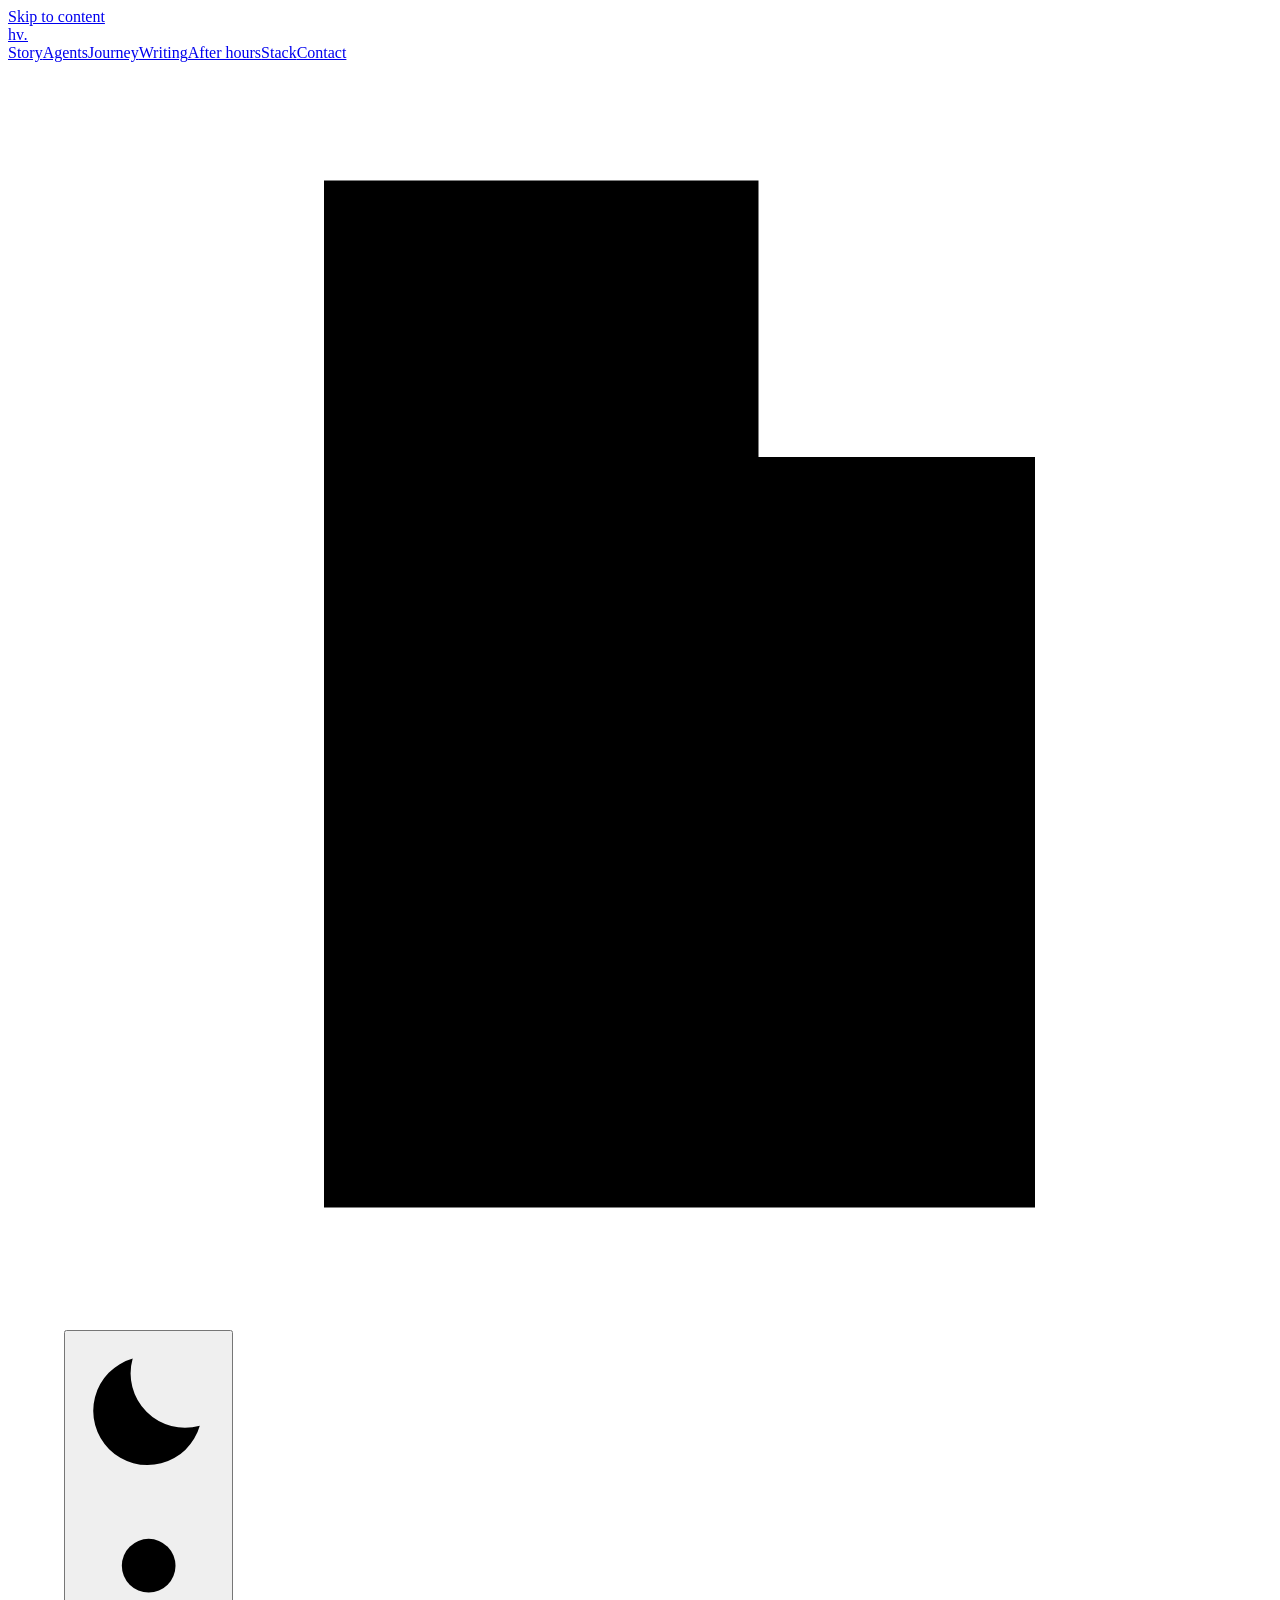
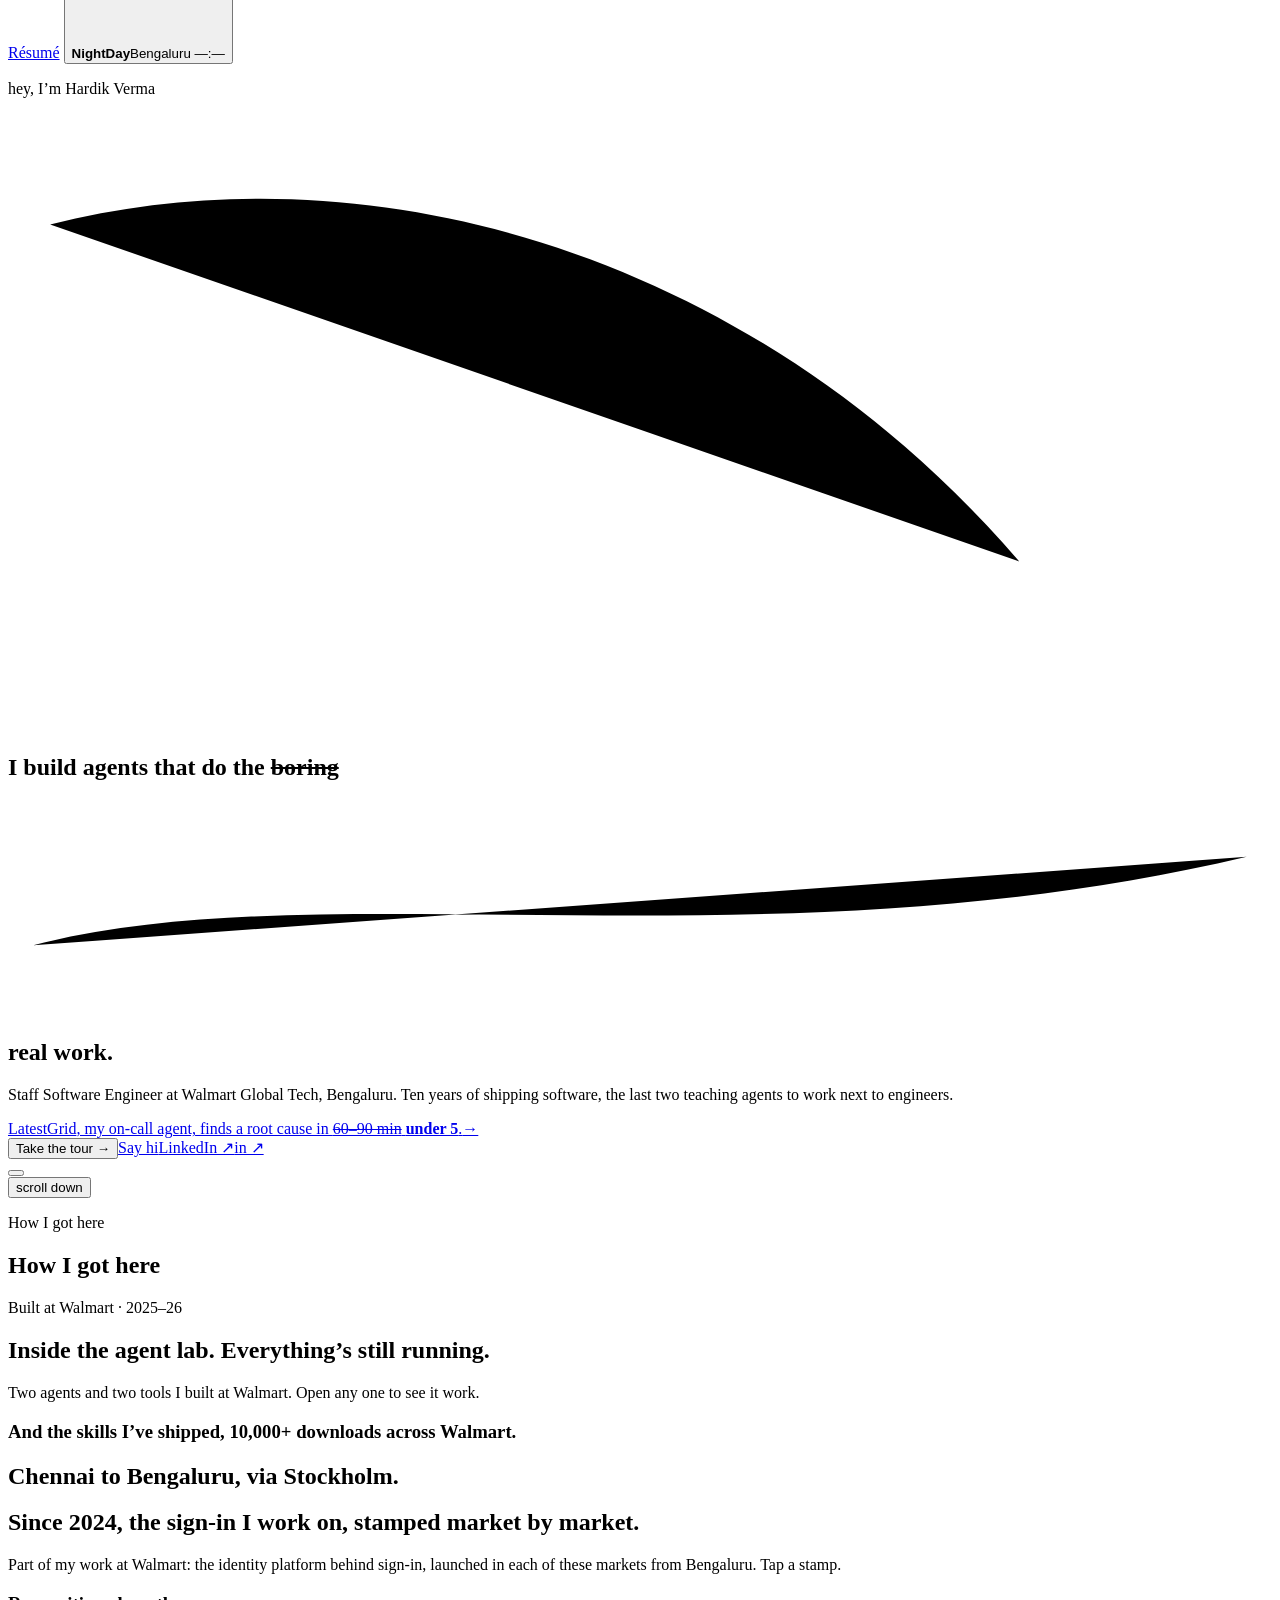
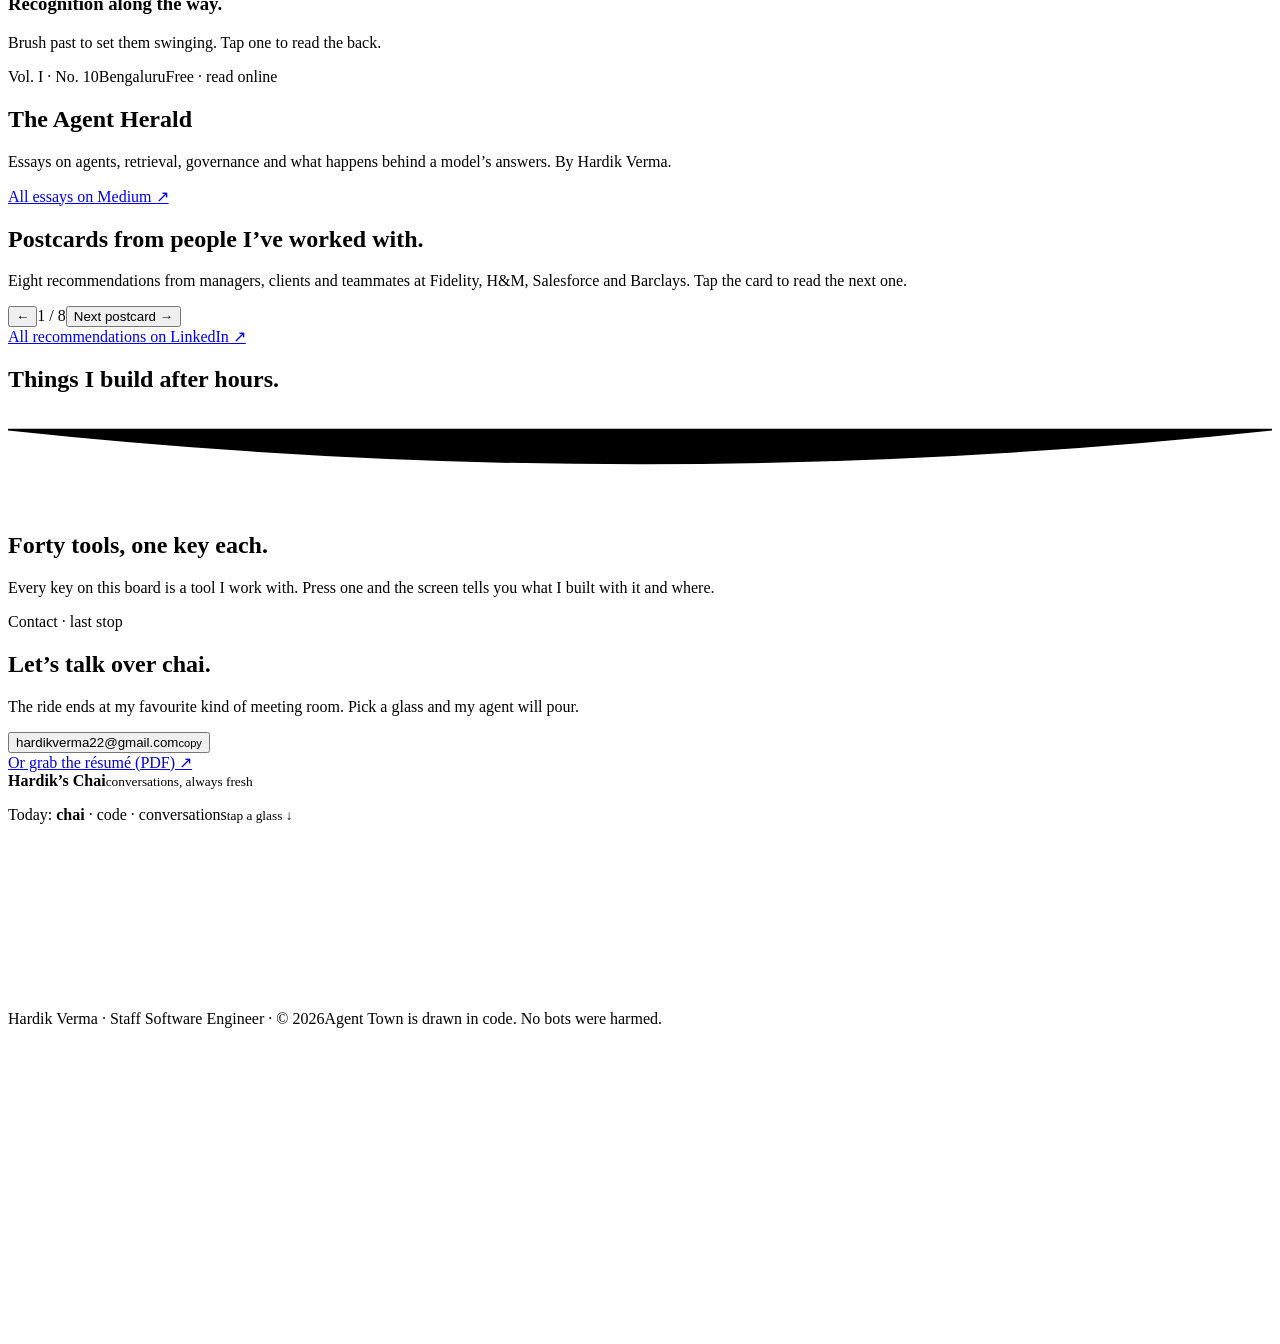
==== index.html @ 923ab25d "Move canonical URL to root: hardikverma22.github.io/ Repo renamed to hardikverma22.github.io so robo" ====
<!doctype html>
<html lang="en">
<head>
  <meta charset="utf-8" />
  <meta name="viewport" content="width=device-width, initial-scale=1" />
  <title>Hardik Verma | Staff Engineer, AI Agents</title>
  <meta name="description" content="Hardik Verma, Staff Software Engineer at Walmart. I build multi-agent AI systems, agent tooling and the guardrails that make agents safe to trust." />
  <link rel="canonical" href="https://hardikverma22.github.io/" />
  <meta name="theme-color" content="#f6efe3" />
  <meta name="color-scheme" content="light dark" />
  <meta name="author" content="Hardik Verma" />
  <meta name="robots" content="index, follow, max-image-preview:large" />
  <meta property="og:type" content="website" />
  <meta property="og:site_name" content="Hardik Verma" />
  <meta property="og:locale" content="en_US" />
  <meta property="og:url" content="https://hardikverma22.github.io/" />
  <meta property="og:title" content="Hardik Verma | Staff Engineer, AI Agents" />
  <meta property="og:description" content="Staff Software Engineer at Walmart. I build multi-agent systems, agent tooling and the identity layer that makes agents safe to trust." />
  <meta property="og:image" content="https://hardikverma22.github.io/og.png" />
  <meta property="og:image:width" content="1200" />
  <meta property="og:image:height" content="630" />
  <meta property="og:image:alt" content="Hardik Verma, Staff Software Engineer. I build AI agents that do real engineering work." />
  <meta name="twitter:card" content="summary_large_image" />
  <meta name="twitter:title" content="Hardik Verma | Staff Engineer, AI Agents" />
  <meta name="twitter:description" content="Multi-agent systems, agent tooling and the identity layer that makes agents safe to trust." />
  <meta name="twitter:image" content="https://hardikverma22.github.io/og.png" />
  <meta name="twitter:image:alt" content="Hardik Verma, Staff Software Engineer. I build AI agents that do real engineering work." />
  <!-- Cloudflare Web Analytics -->
  <script type="module" src="https://static.cloudflareinsights.com/beacon.min.js" data-cf-beacon='{"token": "3b7d39e941874db887fcb4043cda900f"}'></script>
  <!-- End Cloudflare Web Analytics -->
  <script type="application/ld+json">
  {"@context":"https://schema.org","@graph":[
    {"@type":"Person","@id":"https://hardikverma22.github.io/#person","name":"Hardik Verma","url":"https://hardikverma22.github.io/","image":"https://hardikverma22.github.io/og.png","jobTitle":"Staff Software Engineer","worksFor":{"@type":"Organization","name":"Walmart Global Tech"},"alumniOf":[{"@type":"CollegeOrUniversity","name":"SRMS College of Engineering & Technology"}],"email":"mailto:hardikverma22@gmail.com","address":{"@type":"PostalAddress","addressLocality":"Bengaluru","addressCountry":"IN"},"knowsAbout":["Multi-agent systems","Model Context Protocol","Context engineering","AI governance","OAuth 2.0 token exchange","Identity platforms","Rust","TypeScript","React"],"sameAs":["https://www.linkedin.com/in/hardikverma22/","https://github.com/hardikverma22","https://medium.com/@hardikverma22"]},
    {"@type":"WebSite","@id":"https://hardikverma22.github.io/#website","url":"https://hardikverma22.github.io/","name":"Hardik Verma","inLanguage":"en","author":{"@id":"https://hardikverma22.github.io/#person"}}
  ]}
  </script>
  <link rel="icon" href="favicon.svg" type="image/svg+xml" />
  <link rel="icon" href="favicon-48.png" sizes="48x48" type="image/png" />
  <link rel="apple-touch-icon" href="apple-touch-icon.png" />
  <link rel="preconnect" href="https://fonts.googleapis.com" />
  <link rel="preconnect" href="https://fonts.gstatic.com" crossorigin />
  <link rel="stylesheet" href="https://fonts.googleapis.com/css2?family=Fraunces:ital,opsz,wght,SOFT,WONK@0,9..144,400..900,100,1;1,9..144,400..900,100,1&family=Figtree:wght@400..800&family=Caveat:wght@500..700&family=Space+Mono:wght@400;700&display=swap" />
  <link rel="stylesheet" href="/src/style.css" />
  <script>try{var m=localStorage.getItem('hv-mode');var h=new Date().getHours();if(m==='night'||(!m&&(h>=19||h<6)))document.documentElement.dataset.mode='night'}catch(e){}</script>
  <script>
    // the intro (src/intro.js) starts from a blank sheet: set it up before the first paint, on every load
    try { if (!matchMedia('(prefers-reduced-motion: reduce)').matches) document.documentElement.classList.add('intro', 'intro-hide', 'sketch'); } catch (e) {}
    // every visit starts at the entry ticket and the top of the town (a link to a section still goes there)
    try { if (!location.hash) { history.scrollRestoration = 'manual'; scrollTo(0, 0); } } catch (e) {}
  </script>
</head>
<body>
  <noscript>
    <main style="max-width:46rem;margin:0 auto;padding:2rem 1.25rem;font:16px/1.6 system-ui,sans-serif">
      <h1>Hardik Verma</h1>
      <p>Staff Software Engineer at Walmart Global Tech, Bengaluru. I build AI agents that do real engineering work: multi-agent incident triage, delegated access for agents, token-OS and mimo. Before Walmart: Fidelity Investments (2019–2024) and Tata Consultancy Services (2016–2019).</p>
      <p><a href="mailto:hardikverma22@gmail.com">hardikverma22@gmail.com</a> · <a href="https://www.linkedin.com/in/hardikverma22/">LinkedIn</a> · <a href="https://github.com/hardikverma22">GitHub</a> · <a href="https://medium.com/@hardikverma22">Medium</a></p>
    </main>
  </noscript>
  <a class="skip" href="#main">Skip to content</a>


  <header class="top" id="top-bar">
    <a href="#town" class="logo" aria-label="Hardik Verma, back to town">hv<i>.</i></a>
    <nav class="nav" aria-label="Sections">
      <a href="#story">Story</a><a href="#lab">Agents</a><a href="#journey">Journey</a><a href="#writing">Writing</a><a href="#after-hours">After hours</a><a href="#stack">Stack</a><a href="#contact">Contact</a>
    </nav>
    <div class="top-r">
      <a class="cv" href="Hardik_Verma_Resume.pdf" target="_blank" rel="noopener" aria-label="Résumé (PDF, opens in a new tab)"><svg viewBox="0 0 16 16" aria-hidden="true"><path d="M4 1.5h5.5L13 5v9.5H4z M9.5 1.5V5H13 M6.5 8.5h4 M6.5 11h4"/></svg><span>Résumé</span></a>
      <button class="music" id="music" type="button" aria-pressed="false" aria-label="Play music" hidden><span class="mu-bars" aria-hidden="true"><i></i><i></i><i></i></span><svg class="mu-play" viewBox="0 0 16 16" aria-hidden="true"><path d="M5 3.5v9l7.5-4.5z"/></svg></button>
      <button class="mode" id="mode" type="button" aria-label="Switch to night"><span class="mode-i"><svg class="moon-i" viewBox="0 0 24 24" aria-hidden="true"><path d="M20 14.5A8.5 8.5 0 0 1 9.5 4a8.5 8.5 0 1 0 10.5 10.5z"/></svg><svg class="sun-i" viewBox="0 0 24 24" aria-hidden="true"><circle cx="12" cy="12" r="4.2"/><path d="M12 2.5v2M12 19.5v2M2.5 12h2M19.5 12h2M5.3 5.3l1.4 1.4M17.3 17.3l1.4 1.4M5.3 18.7l1.4-1.4M17.3 6.7l1.4-1.4"/></svg></span><span class="mode-l"><b class="ml-n">Night</b><b class="ml-d">Day</b></span><span class="mode-t" id="clock" aria-hidden="true">Bengaluru —:—</span></button>
    </div>
  </header>

  <main id="main">
    <!-- ============ TOWN (hero) ============ -->
    <section id="town" class="town" aria-label="Agent Town, introduction">
      <div class="stage" id="stage">
        <div class="scene" id="scene">
          <div class="cam" id="cam">
            <div class="ly ly-sky" data-depth="0.02"></div>
            <div class="ly ly-far" data-depth="0.06"></div>
            <div class="ly ly-mid" data-depth="0.12"></div>
            <div class="ly ly-street" data-depth="0.2"></div>
            <div class="ly ly-fg" data-depth="0.34"></div>
            <div class="ly ly-pins" data-depth="0.12"><div class="pins" id="pins"></div></div>
          </div>
        </div>
        <div class="hero-copy" id="hero-copy">
          <p class="hello hand">hey, I’m Hardik Verma <svg class="hello-arrow" viewBox="0 0 60 30" aria-hidden="true"><path d="M2 6 C18 2 36 8 48 22 M48 22 l-10 -2 M48 22 l0 -10"/></svg></p>
          <h1 class="h1">I build agents that do the <span class="fix"><s>boring</s><svg class="fix-strike" viewBox="0 0 200 40" preserveAspectRatio="none" aria-hidden="true"><path d="M4 26 C50 14 120 30 196 12"/></svg></span> <span class="fix-new hand">real</span> <span class="fix-work">work.</span></h1>
          <p class="lede">Staff Software Engineer at Walmart Global Tech, Bengaluru.<span class="lede-more"> Ten years of shipping software, the last two teaching agents to work next to engineers.</span></p>
          <a class="proof" href="#/lab/grid"><span class="proof-k">Latest</span><span class="proof-t">Grid<span class="proof-x">, my on-call agent,</span> finds a root cause in <s>60–90 min</s> <b>under 5</b>.</span><span class="proof-go" aria-hidden="true">→</span></a>
          <div class="hero-cta"><button class="btn btn-sun" id="tour-btn" type="button">Take the tour <span aria-hidden="true">→</span></button><a class="btn btn-ink" href="#contact">Say hi</a><a class="btn btn-paper btn-li" href="https://www.linkedin.com/in/hardikverma22/" target="_blank" rel="noopener" aria-label="LinkedIn"><span class="li-long">LinkedIn ↗</span><span class="li-short" aria-hidden="true">in ↗</span></a></div>
        </div>
        <div class="balloon-lane" aria-hidden="false"><button class="balloon" id="balloon" type="button" aria-label="Play music" aria-pressed="false"></button></div>
        <nav class="town-dir" id="town-dir" aria-label="Buildings in the town"></nav>
        <button class="fly-cue" id="fly-cue" aria-label="Scroll to the story"><span class="fly-dot"></span>scroll down</button>
        <aside class="tpanel" id="tpanel" aria-live="polite" aria-hidden="true" inert></aside>
      </div>
    </section>

    <!-- ============ STORY ============ -->
    <section id="story" class="story paper" aria-labelledby="story-h">
      <div class="wrap story-grid">
        <div>
          <p class="kicker">How I got here</p>
          <h2 id="story-h" class="sr-only">How I got here</h2>
          <p class="tell" id="tell"></p>
        </div>
        <div class="stickies" id="stickies"></div>
      </div>
    </section>

    <div class="road-div" aria-hidden="true"><div class="rd-road"><i class="rd-bot"></i></div></div>

    <!-- ============ LAB: the workbench ============ -->
    <section id="lab" class="lab paper" aria-labelledby="lab-h">
      <div class="wrap">
        <header class="sec-h">
          <p class="kicker">Built at Walmart · 2025–26</p>
          <h2 id="lab-h" class="h2">Inside the agent lab. <span class="mark">Everything’s still running.</span></h2>
          <p class="sub">Two agents and two tools I built at Walmart. Open any one to see it work.</p>
        </header>
        <div id="bench"></div>
        <div class="more-tools">
          <h3 class="mt-h">And the skills I’ve shipped, 10,000+ downloads across Walmart.</h3>
          <ul class="mt-list" id="mt-list"></ul>
        </div>
      </div>
    </section>

    <!-- ============ JOURNEY: highway milestones ============ -->
    <section id="journey" class="journey" aria-labelledby="jr-h">
      <div class="jr-pin" id="jr-pin">
        <header class="jr-head wrap">
          <h2 id="jr-h" class="h2">Chennai to Bengaluru, <span class="mark">via Stockholm.</span></h2>
        </header>
        <div class="jr-world">
          <div class="jr-cities" id="jr-cities"></div>
          <div class="jr-hills" id="jr-hills"></div>
          <div class="jr-track" id="jr-track"></div>
          <div class="jr-road"><i></i></div>
          <div class="jr-auto" id="jr-auto"></div>
        </div>
        <div class="jr-card" id="jr-card" aria-live="polite"></div>
        <div class="jr-meter" id="jr-meter" aria-hidden="true"></div>
      </div>
    </section>

    <!-- ============ PASSPORT: identity markets ============ -->
    <!-- part of the journey stop: the identity work since 2024, then the recognition along the way -->
    <section id="passport" class="passport paper" aria-labelledby="pp-h">
      <div class="wrap">
        <header class="sec-h">
          <h2 id="pp-h" class="mt-h">Since 2024, the sign-in I work on, stamped market by market.</h2>
          <p class="sub">Part of my work at Walmart: the identity platform behind sign-in, launched in each of these markets from Bengaluru. Tap a stamp.</p>
        </header>
        <div class="pp">
          <div class="pp-book" id="pp-book">
            <div class="pp-page pp-left" id="pp-left"></div>
            <div class="pp-page pp-right" id="pp-right"></div>
          </div>
          <div class="pp-detail" id="pp-detail" aria-live="polite"></div>
        </div>
        <div class="medals-wrap">
          <h3 class="mt-h">Recognition along the way.</h3>
          <p class="sub">Brush past to set them swinging. Tap one to read the back.</p>
          <ul class="medals" id="medals"></ul>
        </div>
      </div>
    </section>

    <!-- ============ WRITING: the paper ============ -->
    <section id="writing" class="writing paper" aria-labelledby="wr-h">
      <div class="wrap">
        <div class="gz" id="gz">
          <div class="gz-bar"><span>Vol. I · No. 10</span><span id="gz-date">Bengaluru</span><span>Free · read online</span></div>
          <div class="gz-mast"><h2 id="wr-h">The Agent Herald</h2><p>Essays on agents, retrieval, governance and what happens behind a model’s answers. By Hardik Verma.</p></div>
          <div class="gz-topics" id="gz-topics"></div>
          <div class="gz-grid" id="gz-grid"></div>
          <a class="gz-more" href="https://medium.com/@hardikverma22" target="_blank" rel="noopener">All essays on Medium ↗</a>
        </div>
      </div>
    </section>

    <!-- ============ WORDS: postcards ============ -->
    <section id="words" class="words paper" aria-labelledby="wd-h">
      <div class="wrap words-grid">
        <header class="sec-h">
          <h2 id="wd-h" class="h2">Postcards from people I’ve worked with.</h2>
          <p class="sub">Eight recommendations from managers, clients and teammates at Fidelity, H&amp;M, Salesforce and Barclays. Tap the card to read the next one.</p>
          <div class="pc-ctrl"><button class="btn btn-paper" id="pc-prev" aria-label="Previous postcard">←</button><span id="pc-count">1 / 8</span><button class="btn btn-ink" id="pc-next" aria-label="Next postcard">Next postcard →</button></div>
          <a class="link" href="https://www.linkedin.com/in/hardikverma22/details/recommendations/" target="_blank" rel="noopener">All recommendations on LinkedIn ↗</a>
        </header>
        <div class="pc-stack" id="pc-stack" tabindex="0" aria-label="Postcards. Use left and right arrow keys."></div>
      </div>
    </section>

    <!-- ============ AFTER HOURS: clothesline ============ -->
    <section id="after-hours" class="after paper" aria-labelledby="ah-h">
      <div class="wrap">
        <header class="sec-h">
          <h2 id="ah-h" class="h2">Things I build <span class="hand h2-hand">after hours.</span></h2>
        </header>
      </div>
      <div class="line-wrap"><svg class="line-rope" viewBox="0 0 1600 120" preserveAspectRatio="none" aria-hidden="true"><path id="rope" d="M-20 20 Q800 110 1620 20"/></svg><ul class="line" id="line"></ul></div>
    </section>

    <!-- ============ STACK: tiffin ============ -->
    <section id="stack" class="stack paper" aria-labelledby="st-h">
      <div class="wrap stack-grid">
        <header class="sec-h">
          <h2 id="st-h" class="h2">Forty tools, one key each.</h2>
          <p class="sub">Every key on this board is a tool I work with. Press one and the screen tells you what I built with it and where.</p>
        </header>
        <div class="keyboard" id="keyboard"></div>
      </div>
    </section>

    <!-- ============ CONTACT: the chai stall ============ -->
    <section id="contact" class="contact paper" aria-labelledby="ct-h">
      <div class="wrap ct-grid">
        <div class="ct-copy">
          <p class="kicker">Contact · last stop</p>
          <h2 id="ct-h" class="ct-h">Let’s talk over <span class="hand">chai.</span></h2>
          <p class="sub">The ride ends at my favourite kind of meeting room. Pick a glass and my agent will pour.</p>
          <div class="ct-row">
            <button class="mail" id="mail"><span id="mail-t">hardikverma22@gmail.com</span><small id="mail-s">copy</small></button>
          </div>
          <a class="link ct-cv" href="Hardik_Verma_Resume.pdf" target="_blank" rel="noopener">Or grab the résumé (PDF) ↗</a>
        </div>
        <div class="stall" id="stall">
          <div class="st-roof">
            <div class="st-sign"><b>Hardik’s Chai</b><small>conversations, always fresh</small></div>
            <div class="st-awning" aria-hidden="true"></div>
            <div class="st-lights" aria-hidden="true"></div>
          </div>
          <div class="st-booth">
            <div class="st-decor" id="st-decor"></div>
            <p class="st-menu" aria-hidden="true">Today: <b>chai</b> · code · conversations<small>tap a glass ↓</small></p>
            <div class="st-vendor" id="st-vendor" aria-hidden="true"></div>
            <svg class="st-pour" id="st-pour" aria-hidden="true"><path id="st-stream" class="sp-body" d=""/><path id="st-shine" class="sp-shine" d=""/><g id="st-drops"></g></svg>
          </div>
          <ul class="st-counter" id="st-counter" aria-label="Ways to reach Hardik"></ul>
          <div class="st-base" aria-hidden="true"><i></i><i></i></div>
        </div>
      </div>
      <div class="night-strip" id="night-strip" aria-hidden="true"></div>
      <footer class="foot wrap"><span>Hardik Verma · Staff Software Engineer · © 2026</span><span>Agent Town is drawn in code. No bots were harmed.</span></footer>
    </section>
  </main>

  <script type="module" src="/src/main.js"></script>
  <div class="route" id="route" aria-hidden="true"><svg class="route-svg" id="route-svg"></svg><div class="ride" id="ride"></div></div>
  <svg class="junction" id="junction" aria-hidden="true"></svg>
  <div class="case" id="case" role="dialog" aria-modal="true" aria-labelledby="case-crumb" hidden>
    <div class="case-bar"><button class="case-back" type="button">← Back to the lab</button><span class="case-crumb" id="case-crumb"></span><span class="case-nav"><button type="button" data-step="-1" aria-label="Previous project">←</button><button type="button" data-step="1" aria-label="Next project">→</button></span><button class="mode mode-sm" id="case-mode" type="button" aria-label="Switch to night"><span class="mode-i"><svg class="moon-i" viewBox="0 0 24 24" aria-hidden="true"><path d="M20 14.5A8.5 8.5 0 0 1 9.5 4a8.5 8.5 0 1 0 10.5 10.5z"/></svg><svg class="sun-i" viewBox="0 0 24 24" aria-hidden="true"><circle cx="12" cy="12" r="4.2"/><path d="M12 2.5v2M12 19.5v2M2.5 12h2M19.5 12h2M5.3 5.3l1.4 1.4M17.3 17.3l1.4 1.4M5.3 18.7l1.4-1.4M17.3 6.7l1.4-1.4"/></svg></span></button></div>
    <div class="case-scroll" id="case-scroll" data-lenis-prevent><article class="case-body" id="case-body"></article></div>
  </div>
</body>
</html>
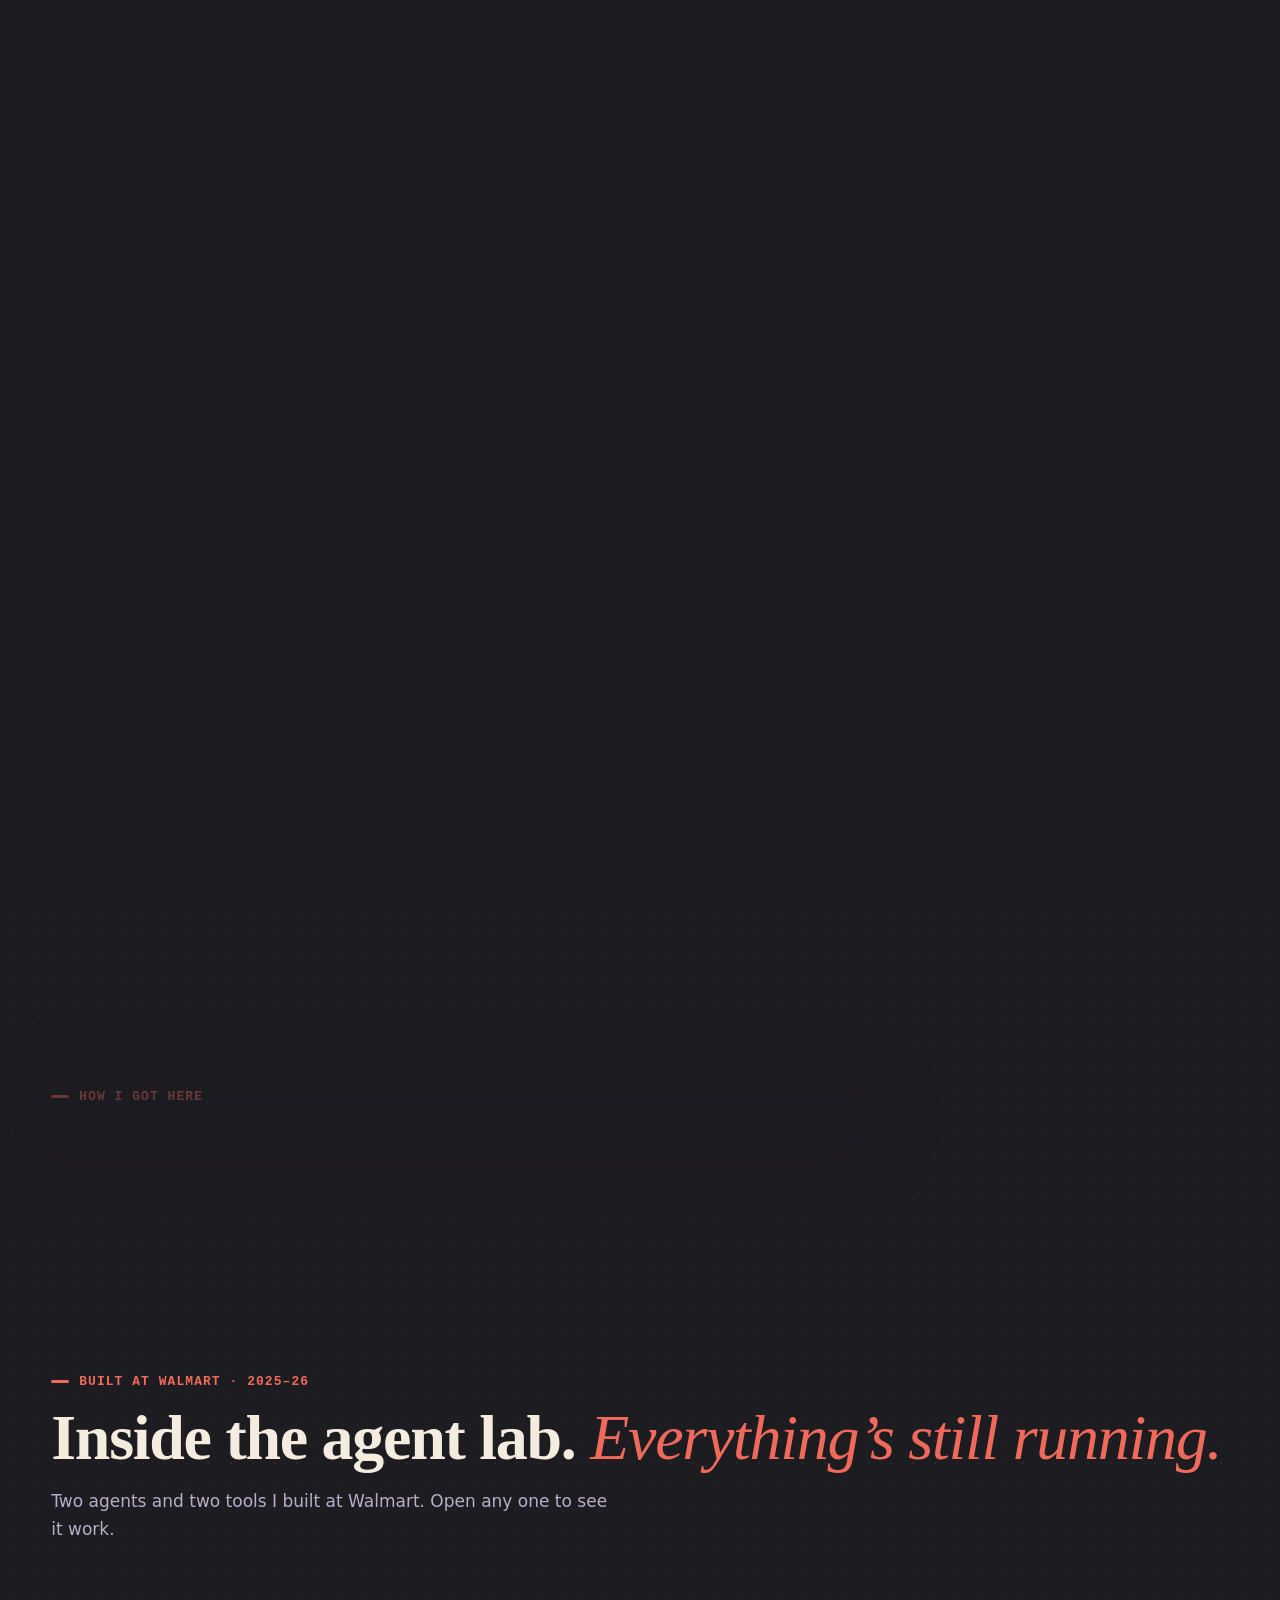
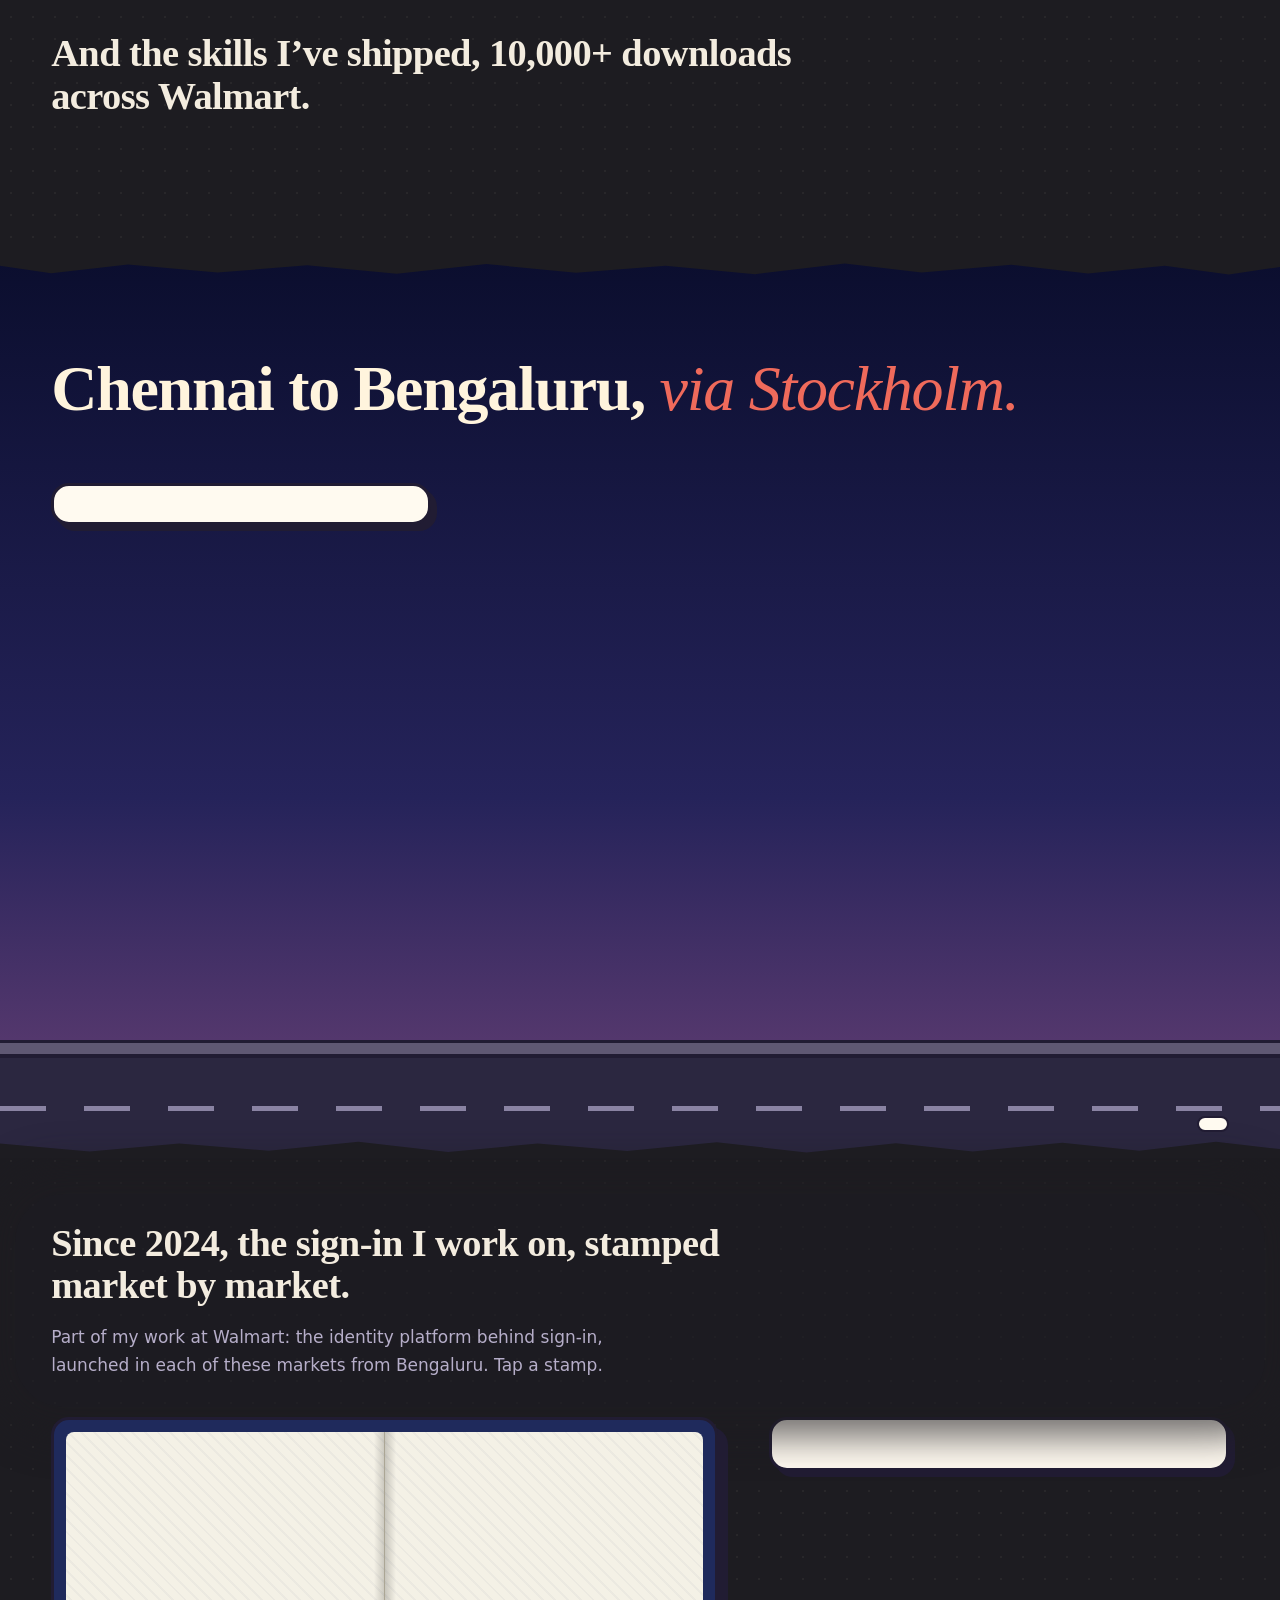
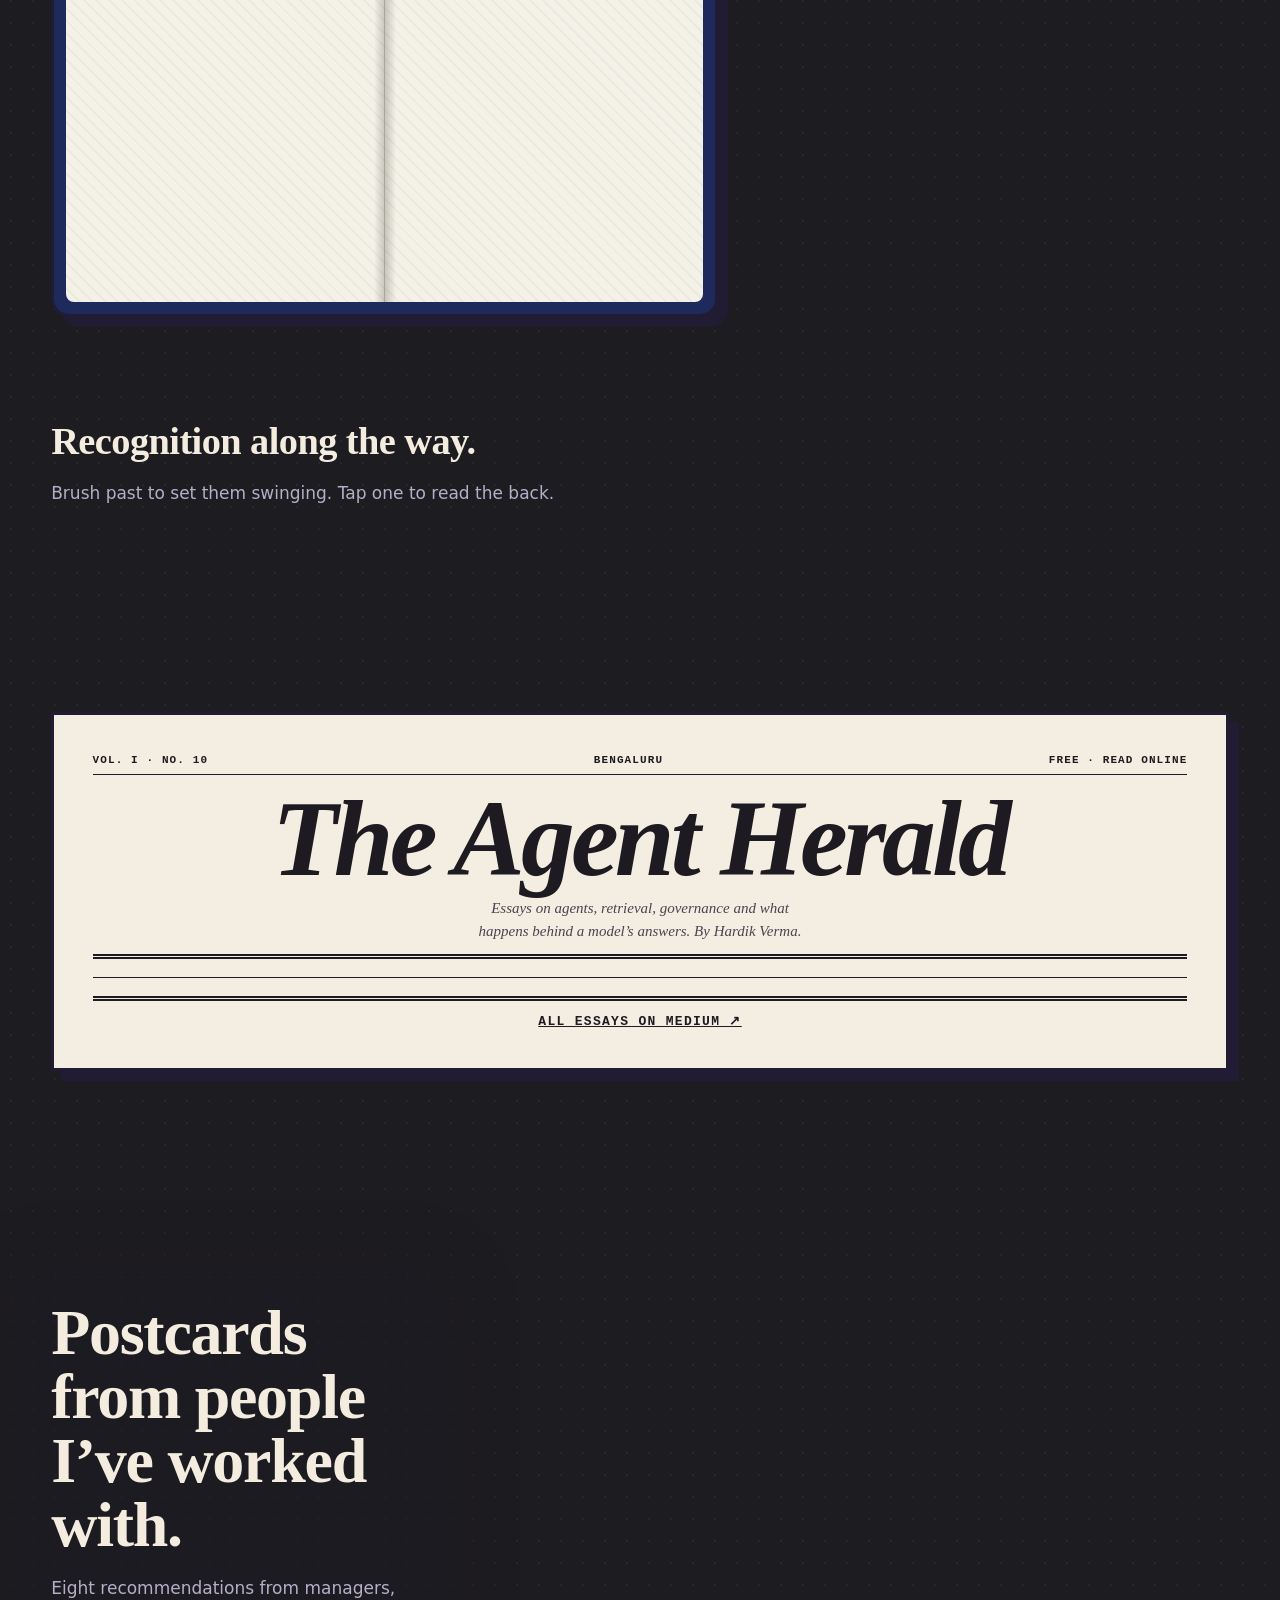
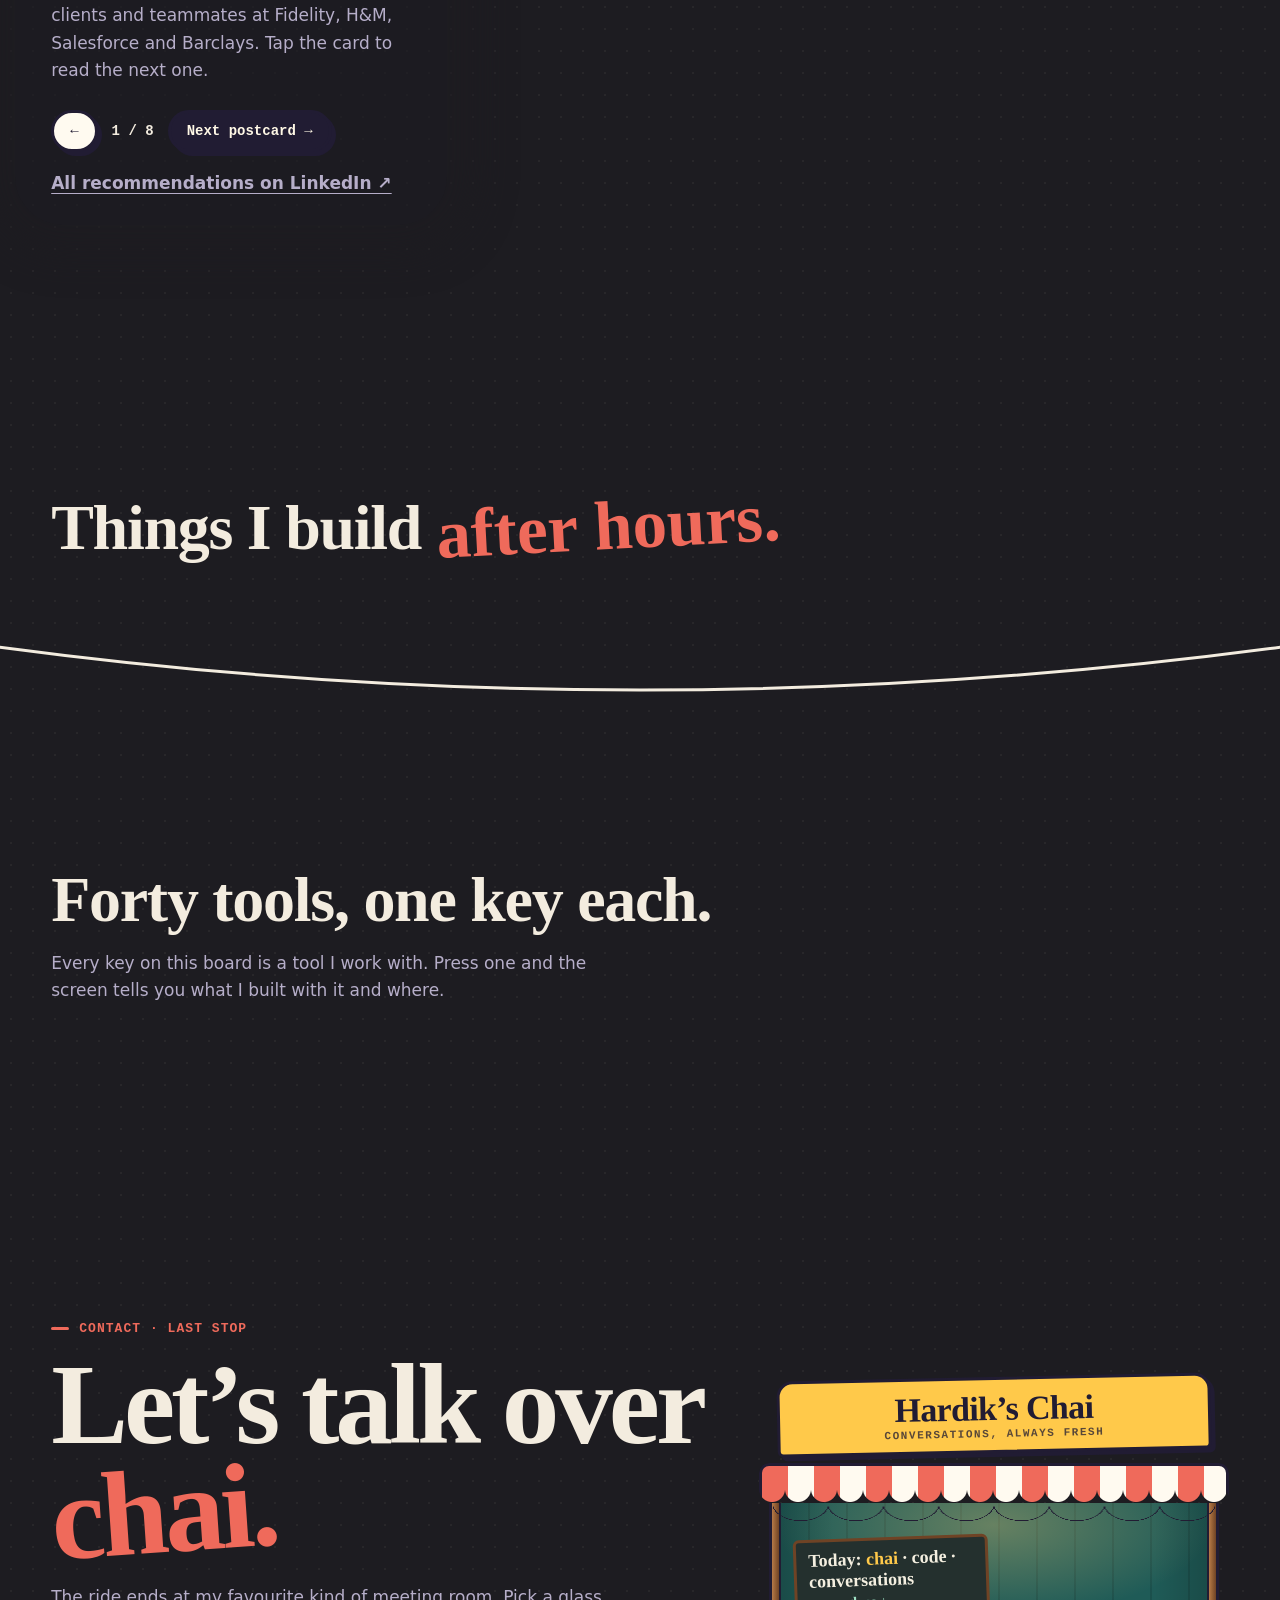
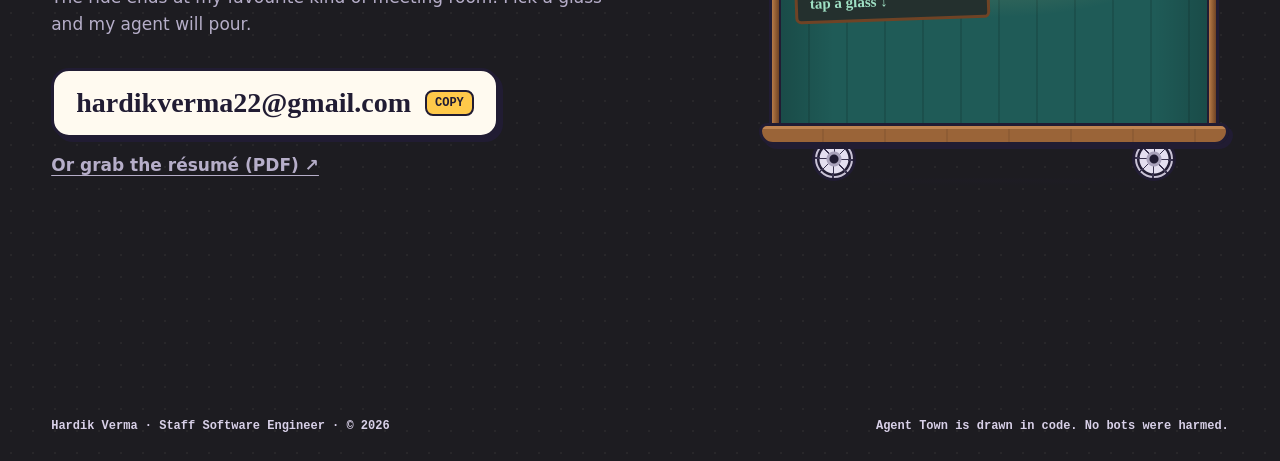
==== commit f9431a4e: "Self-host fonts and preload the critical ones Same Google Fonts woff2 files and unicode-range subset" ====
--- a/index.html
+++ b/index.html
@@ -37,9 +37,9 @@
   <link rel="icon" href="favicon.svg" type="image/svg+xml" />
   <link rel="icon" href="favicon-48.png" sizes="48x48" type="image/png" />
   <link rel="apple-touch-icon" href="apple-touch-icon.png" />
-  <link rel="preconnect" href="https://fonts.googleapis.com" />
-  <link rel="preconnect" href="https://fonts.gstatic.com" crossorigin />
-  <link rel="stylesheet" href="https://fonts.googleapis.com/css2?family=Fraunces:ital,opsz,wght,SOFT,WONK@0,9..144,400..900,100,1;1,9..144,400..900,100,1&family=Figtree:wght@400..800&family=Caveat:wght@500..700&family=Space+Mono:wght@400;700&display=swap" />
+  <link rel="preload" href="/fonts/fraunces-normal-400-900-latin.woff2" as="font" type="font/woff2" crossorigin />
+  <link rel="preload" href="/fonts/figtree-normal-400-800-latin.woff2" as="font" type="font/woff2" crossorigin />
+  <link rel="preload" href="/fonts/caveat-normal-500-700-latin.woff2" as="font" type="font/woff2" crossorigin />
   <link rel="stylesheet" href="/src/style.css" />
   <script>try{var m=localStorage.getItem('hv-mode');var h=new Date().getHours();if(m==='night'||(!m&&(h>=19||h<6)))document.documentElement.dataset.mode='night'}catch(e){}</script>
   <script>
--- a/src/style.css
+++ b/src/style.css
@@ -0,0 +1,2199 @@
+/* =====================================================================
+   Agent Town. Day is a Bengaluru morning; on-call mode is the night shift.
+   Scene colours are registered properties so the whole town fades between them.
+   ===================================================================== */
+@import './fonts.css';
+@property --haze { syntax: '<color>'; inherits: true; initial-value: #eaf5ff; }
+@property --sky-1 { syntax: '<color>'; inherits: true; initial-value: #8fd0ff; }
+@property --sky-2 { syntax: '<color>'; inherits: true; initial-value: #cdeaff; }
+@property --sky-3 { syntax: '<color>'; inherits: true; initial-value: #ffe6c2; }
+@property --cloud { syntax: '<color>'; inherits: true; initial-value: #ffffff; }
+@property --cloud-shade { syntax: '<color>'; inherits: true; initial-value: #d6eaff; }
+@property --city-far { syntax: '<color>'; inherits: true; initial-value: #b4cde6; }
+@property --hill-far { syntax: '<color>'; inherits: true; initial-value: #a9d49a; }
+@property --hill-near { syntax: '<color>'; inherits: true; initial-value: #8cc47e; }
+@property --road { syntax: '<color>'; inherits: true; initial-value: #5a546d; }
+@property --pavement { syntax: '<color>'; inherits: true; initial-value: #eadfca; }
+@property --glass { syntax: '<color>'; inherits: true; initial-value: #cfe8f7; }
+@property --paper { syntax: '<color>'; inherits: true; initial-value: #f6efe3; }
+@property --text { syntax: '<color>'; inherits: true; initial-value: #211c33; }
+@property --stars { syntax: '<number>'; inherits: true; initial-value: 0; }
+@property --lights { syntax: '<number>'; inherits: true; initial-value: 0; }
+@property --tint-o { syntax: '<number>'; inherits: true; initial-value: 0; }
+
+:root {
+  --ink: #211c33;
+  --ink-2: #5d566f;
+  --text: #211c33;
+  --text-2: #5d566f;
+  --paper: #f6efe3;
+  --paper-2: #efe4d1;
+  --kraft: #e7d6b8;
+  --card: #fffaf0;
+  --rose: #ef6a5b;
+  --rose-ink: #b8352a; /* coral dark enough to read on the hero sky (3.5:1 at its brightest) */
+  --sun: #ffc94a;
+  --skyc: #6fb6ff;
+  --mint: #7cc4a8;
+  --lav: #b9a6f2;
+
+  --sky-1: #8fd0ff; --sky-2: #cdeaff; --sky-3: #ffe6c2;
+  --sun-glow: #fff1bd; --cloud: #ffffff; --cloud-shade: #d6eaff;
+  --city-far: #b4cde6; --hill-far: #a9d49a; --hill-near: #8cc47e;
+  --leaf-1: #6fb36a; --leaf-2: #4f9a5b; --leaf-hi: #a6dc8f;
+  --bloom: #f2643c; --bloom-hi: #ffb347; --bark: #7a4a2a;
+  --glass: #cfe8f7; --door-glow: #ffe9a8;
+  --pavement: #eadfca; --pavement-line: #cdbda3; --road: #5a546d; --lane: #f4ecd9;
+  --tint: #1d1745; --tint-o: 0; --lights: 0; --stars: 0;
+  --haze: #eaf5ff; --sun-ray: #ffb93b; --packet-line: rgba(33, 28, 51, .35); --smoke: #ece8f2;
+
+  --f-display: 'Fraunces', 'Iowan Old Style', Georgia, serif;
+  --f-body: 'Figtree', ui-sans-serif, system-ui, -apple-system, 'Segoe UI', sans-serif;
+  --f-hand: 'Caveat', 'Comic Sans MS', cursive;
+  --f-mono: 'Space Mono', ui-monospace, Menlo, monospace;
+  --spring: cubic-bezier(.34, 1.56, .64, 1);
+  --out: cubic-bezier(.22, 1, .36, 1);
+  --hard: 4px 4px 0 var(--ink);
+  --gutter: clamp(16px, 4vw, 56px);
+
+  --ease-sky: cubic-bezier(.45, 0, .3, 1);
+  transition: --sky-1 1.6s var(--ease-sky), --sky-2 1.6s var(--ease-sky), --sky-3 1.6s var(--ease-sky), --cloud 1.6s, --cloud-shade 1.6s, --city-far 1.8s, --hill-far 1.8s,
+    --hill-near 1.8s, --road 1.8s, --pavement 1.8s, --glass 1.8s, --tint-o 2s var(--ease-sky), --haze 1.8s, --paper .8s, --text .8s;
+}
+:root[data-mode='dusk'] {
+  --sky-1: #3d3f8f; --sky-2: #f08a7a; --sky-3: #ffb35e; --cloud: #ffd2c2; --cloud-shade: #f2a28e;
+  --city-far: #8c7fb0; --hill-far: #7fa483; --hill-near: #6b9a6c; --tint-o: .12;
+}
+:root[data-mode='dawn'] {
+  --sky-1: #7a8fe0; --sky-2: #ffc4b4; --sky-3: #ffe0a6; --cloud: #fff0ea; --cloud-shade: #ffd1c4; --tint-o: .1;
+}
+:root[data-mode='night'] {
+  --sky-1: #0b0e2e; --sky-2: #25235a; --sky-3: #6a4176;
+  --sun-glow: #b9b4ff; --cloud: #3d3a70; --cloud-shade: #2b2858;
+  --city-far: #2d2c5e; --hill-far: #2b3d58; --hill-near: #24364a;
+  --glass: #39476e; --door-glow: #ffd66b;
+  --pavement: #5f5873; --pavement-line: #4a4560; --road: #2b2740; --lane: #8a83a3;
+  --tint-o: .3; --lights: 1; --stars: 1;
+  --packet-line: rgba(255, 244, 221, .35); --smoke: #8d88a8; --haze: #2b2f5e;
+  --paper: #1d1c21; --paper-2: #27252b; --kraft: #1d1c21; --card: #fffaf0;
+  --text: #f3ecdf; --text-2: #b6aec9;
+}
+
+*, *::before, *::after { box-sizing: border-box; }
+html { -webkit-text-size-adjust: 100%; }
+html.lenis, html.lenis body { height: auto; }
+.lenis.lenis-smooth { scroll-behavior: auto !important; }
+body {
+  margin: 0; background: var(--paper); color: var(--text);
+  font: 17px/1.6 var(--f-body); -webkit-font-smoothing: antialiased; overflow-x: hidden;
+}
+img, svg { display: block; max-width: 100%; }
+a { color: inherit; }
+button { font: inherit; color: inherit; cursor: pointer; }
+.sr-only { position: absolute; width: 1px; height: 1px; overflow: hidden; clip: rect(0 0 0 0); white-space: nowrap; }
+.skip { position: fixed; left: 12px; top: -60px; z-index: 200; background: var(--ink); color: #fff; padding: 10px 14px; border-radius: 10px; }
+.skip:focus { top: 12px; }
+:focus-visible { outline: 3px solid var(--rose); outline-offset: 3px; border-radius: 6px; }
+.hand { font-family: var(--f-hand); font-weight: 700; }
+.wrap { width: min(1240px, 100% - 2 * var(--gutter)); margin-inline: auto; }
+.paper { background: var(--paper); background-image: radial-gradient(color-mix(in srgb, var(--text) 5%, transparent) 1px, transparent 1.4px); background-size: 22px 22px; }
+.kicker { font: 700 13px/1 var(--f-mono); letter-spacing: .08em; text-transform: uppercase; color: var(--rose); margin: 0 0 18px; display: inline-flex; gap: 10px; align-items: center; }
+.kicker::before { content: ''; width: 18px; height: 3px; border-radius: 2px; background: currentColor; }
+.h2 { font: 800 clamp(34px, 5vw, 68px)/1 var(--f-display); font-variation-settings: 'SOFT' 100, 'WONK' 1; letter-spacing: -.02em; margin: 0; }
+.h2 .mark { font-style: italic; font-weight: 500; color: var(--rose); font-variation-settings: 'SOFT' 100, 'WONK' 1; }
+.sub { color: var(--text-2); max-width: 560px; margin: 18px 0 0; }
+.sec-h { margin-bottom: clamp(32px, 5vw, 64px); }
+.link { color: var(--text-2); font-weight: 600; text-underline-offset: 4px; }
+
+.btn { display: inline-flex; align-items: center; gap: 8px; padding: 12px 20px; border-radius: 999px; border: 3px solid var(--ink); font-weight: 700; text-decoration: none; box-shadow: var(--hard); transition: transform .25s var(--spring), box-shadow .25s var(--spring); }
+@media (hover: hover) and (pointer: fine) { .btn:hover { transform: translate(-2px, -2px); box-shadow: 6px 6px 0 var(--ink); } }
+.btn:active { transform: translate(3px, 3px); box-shadow: 1px 1px 0 var(--ink); }
+.btn-ink { background: var(--ink); color: #fff8e6; }
+.btn-paper { background: #fffaf0; color: var(--ink); }
+
+/* ---------------- top bar ---------------- */
+.top { position: fixed; z-index: 60; inset: 14px var(--gutter) auto; display: flex; align-items: center; justify-content: space-between; gap: 12px; pointer-events: none; }
+.top > * { pointer-events: auto; }
+.logo { width: 46px; height: 46px; display: grid; place-items: center; border-radius: 50%; background: var(--ink); color: #fff8e6; font: 900 20px var(--f-display); text-decoration: none; border: 3px solid var(--ink); box-shadow: 0 6px 18px -10px rgba(33, 28, 51, .45); transition: transform .4s var(--spring); }
+.logo i { color: var(--sun); font-style: normal; }
+[data-mode="night"] .logo { border-color: #fff4dd; }
+@media (hover: hover) and (pointer: fine) { .logo:hover { transform: rotate(-10deg) scale(1.06); } }
+.nav { display: flex; gap: 2px; padding: 5px; border-radius: 999px; background: #fffaf0; border: 2px solid var(--ink); box-shadow: 0 6px 18px -10px rgba(33, 28, 51, .45); }
+.nav { position: relative; }
+.nav a { position: relative; z-index: 1; white-space: nowrap; padding: 7px 14px; border-radius: 999px; font-weight: 700; font-size: 14px; text-decoration: none; color: var(--ink); transition: background .2s; }
+.nav a.on { background: var(--sun); }
+@media (hover: hover) and (pointer: fine) { .nav a:hover { background: color-mix(in srgb, var(--sun) 45%, transparent); } .nav a.on:hover { background: transparent; } }
+/* the yellow tab glides to the section you're on (progress.js); .on keeps the colour without JS */
+.nav-glide { position: absolute; z-index: 0; top: 5px; bottom: 5px; left: 0; width: var(--gw, 0); translate: var(--gx, 0) 0; border-radius: 999px; background: var(--sun); opacity: 0; transition: translate .42s var(--out), width .42s var(--out), opacity .2s; pointer-events: none; }
+.nav-glide.show { opacity: 1; }
+.nav-glide.snap { transition: none; }
+.nav:has(.nav-glide) a.on { background: transparent; }
+.top-r { display: flex; align-items: center; gap: 10px; }
+@media (max-width: 900px) { .nav { display: none; } }
+/* Bengaluru's time lives in a small tag under the day/night switch, shown on hover */
+.mode { position: relative; }
+.mode-t { position: absolute; top: calc(100% + 8px); right: 0; padding: 5px 9px; border-radius: 8px; background: var(--ink); color: #fff8e6; font: 700 12px var(--f-body); white-space: nowrap; pointer-events: none;
+  opacity: 0; translate: 0 -4px; scale: .96; transform-origin: 85% 0; transition: opacity .15s var(--out), translate .2s var(--out), scale .2s var(--out); }
+@media (hover: hover) and (pointer: fine) { .mode:hover .mode-t { opacity: 1; translate: 0 0; scale: 1; transition-delay: .3s; } }
+.mode:focus-visible .mode-t { opacity: 1; translate: 0 0; scale: 1; }
+[data-mode='night'] .mode-t { background: #fff4dd; color: var(--ink); }
+.cv { display: inline-flex; align-items: center; gap: 6px; padding: 8px 13px; border-radius: 999px; background: #fffaf0; color: var(--ink); border: 2px solid var(--ink); box-shadow: 0 6px 18px -10px rgba(33, 28, 51, .45); font-weight: 700; font-size: 14px; text-decoration: none; transition: transform .2s var(--out), box-shadow .2s var(--out); }
+.cv svg { width: 15px; height: 15px; fill: none; stroke: currentColor; stroke-width: 1.6; stroke-linejoin: round; stroke-linecap: round; }
+.cv:active { scale: .96; }
+@media (hover: hover) and (pointer: fine) { .cv:hover { background: var(--sun); } }
+
+/* the hero's one line of proof: a receipt for the headline, and a way straight into the Grid case */
+.proof { display: flex; align-items: center; gap: 10px; margin-top: 14px; padding: 6px 12px 6px 6px; border-radius: 999px; background: color-mix(in srgb, #fffaf0 82%, transparent); border: 2px solid var(--ink); color: var(--ink); text-decoration: none; font-size: 14px; font-weight: 600; max-width: 100%; width: fit-content; transition: scale .12s var(--out), background-color .2s; }
+.proof-k { flex: none; font: 700 11px var(--f-body); text-transform: uppercase; letter-spacing: .04em; padding: 4px 8px; border-radius: 999px; background: var(--ink); color: #fff8e6; }
+.proof-t s { text-decoration-thickness: 2px; text-decoration-color: var(--rose); opacity: .7; }
+.proof-t b { font-weight: 800; }
+.proof-go { flex: none; transition: transform .2s var(--out); }
+.proof:active { scale: .97; }
+.proof:focus-visible { outline: 3px solid var(--ink); outline-offset: 3px; }
+@media (hover: hover) and (pointer: fine) { .proof:hover { background: #fffaf0; } .proof:hover .proof-go { transform: translateX(3px); } }
+.ct-cv { display: inline-block; margin-top: 14px; }
+@media (max-width: 600px) { .proof { font-size: 13px; margin-top: 12px; gap: 8px; } .proof-x { display: none; } .proof-k { padding: 3px 7px; font-size: 11px; } .cv { padding: 8px 11px; } }
+
+/* ---------------- town (hero) ---------------- */
+.town { position: relative; }
+.stage { position: relative; height: 100vh; height: 100svh; overflow: hidden; background: linear-gradient(var(--sky-1), var(--sky-2) 58%, var(--sky-3)); touch-action: pan-y; }
+.scene { position: absolute; left: 50%; bottom: 0; width: max(100vw, 100svh * 16 / 9); aspect-ratio: 16 / 9; translate: calc(-50% + var(--pan, 0px)) 0; }
+.cam { position: absolute; inset: 0; transform-origin: 0 0; }
+.scene { container-type: inline-size; }
+.ly { position: absolute; inset: 0; will-change: transform; transform-origin: 50% 78%; }
+.ly > svg { width: 100%; height: 100%; pointer-events: none; overflow: visible; }
+.ly-mid .bld { pointer-events: visiblePainted; }
+/* hover: the building and its night lights lift together (main.js adds .up to both); transform only, so it stays smooth */
+.ly-mid .bld, .ly-mid .bl { transition: opacity .6s, filter .6s, transform .45s cubic-bezier(.22, 1, .36, 1); }
+.cam:not(.focus) .ly-mid .up { transform: translateY(-5px); }
+.pins { z-index: 3; }
+.ly { pointer-events: none; }
+.ly-mid svg .bld { cursor: pointer; }
+.cam.focus .bld:not(.on), .cam.focus .pin:not(.on) { opacity: .28; filter: saturate(.4); }
+/* ---- night system: every light has its own --wd delay, so on-call mode switches the town on piece by piece ---- */
+.tint { fill: var(--tint); opacity: var(--tint-o); mix-blend-mode: multiply; pointer-events: none; }
+.lights { pointer-events: none; }
+.lit { fill: #ffd66b; opacity: 0; transition: opacity .35s ease calc(var(--wd, 0s) * .35); }
+[data-mode='night'] .lit { opacity: 1; transition: opacity .55s ease var(--wd, 0s); }
+[data-mode='night'] .lit.flk { animation: winflk 11s steps(1) var(--d) infinite; }
+@keyframes winflk { 0%, 100% { fill: #ffd66b; } 40% { fill: #3a3352; } 47% { fill: #ffd66b; } 72% { fill: #ffe9b8; } }
+.lit.tv { fill: #9fd0ff; }
+[data-mode='night'] .lit.tv { animation: tvglow 1.4s steps(3) infinite; }
+@keyframes tvglow { 0% { fill: #9fd0ff; } 33% { fill: #c7b8ff; } 66% { fill: #7fe0d0; } }
+.far-lit { fill: #ffe29a; }
+[data-mode='night'] .far-lit { opacity: .8; }
+.halo { fill: var(--rose); }
+[data-mode='night'] .halo { opacity: .4; }
+.lock-lit { fill: #ffe08a; mix-blend-mode: screen; }
+[data-mode='night'] .lock-lit { opacity: .55; }
+.mast-led { animation: redblink 1.4s steps(1) infinite; }
+@keyframes redblink { 50% { opacity: .15; } }
+.beam { fill: #fff3c4; opacity: 0; transform-box: view-box; transform-origin: 1090px 176px; transition: opacity .6s; animation: sweep 7s ease-in-out infinite alternate; }
+[data-mode='night'] .beam { opacity: .14; transition: opacity 1.4s ease 1.5s; }
+@keyframes sweep { from { transform: rotate(-26deg); } to { transform: rotate(26deg); } }
+.neon { font: 700 12px var(--f-mono); letter-spacing: .12em; fill: #ff8ab8; opacity: 0; transition: opacity .3s; }
+[data-mode='night'] .neon { animation: neonOn 1.6s 1.3s both; filter: drop-shadow(0 0 3px #ff4f9a); }
+@keyframes neonOn { 0% { opacity: 0; } 8% { opacity: 1; } 13% { opacity: .1; } 22% { opacity: .9; } 28% { opacity: .15; } 46%, 100% { opacity: 1; } }
+.neon-pink { fill: #ff8ab8; }
+.open-sign, .book-sign { transition: opacity .4s; }
+.book-sign { opacity: 0; }
+[data-mode='night'] .open-sign { opacity: 0; }
+[data-mode='night'] .book-sign { opacity: 1; transition-delay: 1.1s; }
+.lamp .cone, .lamp .pool, .lamp .bulb { fill: #ffe9a8; opacity: 0; transition: opacity .4s; }
+.lamp .cone { --to: .26; } .lamp .pool { --to: .42; } .lamp .bulb { --to: 1; fill: #fff6cf; }
+[data-mode='night'] .lamp > * { animation: lampOn 1.1s ease var(--ld) both; }
+@keyframes lampOn { 0% { opacity: 0; } 14% { opacity: var(--to); } 24% { opacity: 0; } 38% { opacity: var(--to); } 46% { opacity: calc(var(--to) * .2); } 100% { opacity: var(--to); } }
+.hl { fill: #fff3c4; opacity: 0; transition: opacity .5s; }
+[data-mode='night'] .hl { opacity: .45; transition-delay: .3s; }
+.firefly { fill: #e9ff8a; opacity: 0; transition: opacity .6s; animation: ffmove var(--ft) ease-in-out var(--fd) infinite alternate, ffblink 1.7s ease-in-out var(--fd) infinite alternate; }
+[data-mode='night'] .firefly { opacity: 1; transition: opacity 1s ease calc(var(--wd) + 1s); }
+@keyframes ffmove { to { translate: var(--fx) var(--fy); } }
+@keyframes ffblink { to { fill-opacity: .15; } }
+.dayonly { transition: opacity .9s; }
+[data-mode='night'] .dayonly, [data-mode='dusk'] .dayonly { opacity: 0; }
+
+/* sky: the sun sets behind the hills, the moon rises, stars come out one by one */
+.st { opacity: 0; transition: opacity .6s ease calc(var(--sd) * .3); }
+[data-mode='night'] .st { opacity: 1; transition: opacity 1.2s ease var(--sd); }
+.stars circle.st { animation: twinkle 3s var(--d) infinite alternate; transform-box: fill-box; transform-origin: center; }
+@keyframes twinkle { to { transform: scale(.35); } }
+.sun { transition: transform 1.6s cubic-bezier(.4, 0, .2, 1), opacity .6s; }
+[data-mode='dusk'] .sun, [data-mode='night'] .sun { transform: translateY(470px); opacity: 0; transition: transform 1.8s cubic-bezier(.55, 0, .45, 1), opacity .5s 1.3s; }
+.sun-rays { animation: rays 30s linear infinite; transform-box: view-box; transform-origin: 1290px 170px; }
+@keyframes rays { to { transform: rotate(360deg); } }
+.moon { transform: translateY(380px); opacity: 0; transition: transform 1.4s cubic-bezier(.5, 0, .7, .4), opacity .4s .9s; }
+[data-mode='night'] .moon { transform: none; opacity: 1; transition: transform 2.2s cubic-bezier(.2, .8, .25, 1), opacity .5s; }
+.shooting { opacity: 0; }
+[data-mode='night'] .shooting { animation: shoot 11s ease-out 4s infinite; }
+@keyframes shoot { 0% { transform: translate(1150px, 40px); opacity: 0; } 1.5% { opacity: 1; } 5% { transform: translate(930px, 120px); opacity: 0; } 100% { transform: translate(930px, 120px); opacity: 0; } }
+.sign { font: 700 15px var(--f-mono); fill: #fff8e6; letter-spacing: .06em; }
+.sign-ink { fill: var(--ink); font-size: 13px; }
+.sign-xs { font-size: 8.5px; letter-spacing: .04em; }
+.tick-t { font: 700 11px var(--f-mono); fill: #ffc64a; letter-spacing: .06em; }
+.ticker { animation: ticker 22s linear infinite; }
+@keyframes ticker { to { translate: calc(var(--tw, 600) * -1px) 0; } }
+
+/* ambient life */
+.drift-a { animation: drift 60s linear infinite alternate; }
+.drift-b { animation: drift 42s linear infinite alternate-reverse; }
+@keyframes drift { from { transform: translateX(-60px); } to { transform: translateX(80px); } }
+.kite-swing { animation: kite 4s ease-in-out infinite alternate; transform-origin: 0 40px; transform-box: view-box; }
+@keyframes kite { from { transform: rotate(-8deg) translateY(-6px); } to { transform: rotate(9deg) translateY(8px); } }
+.birds { animation: birds 38s linear infinite; }
+@keyframes birds { from { transform: translateX(-900px); } to { transform: translateX(1100px); } }
+.wing { animation: flap .45s ease-in-out infinite alternate; transform-box: fill-box; transform-origin: center; }
+@keyframes flap { to { transform: scaleY(-.6); } }
+.drone-path { animation: dronefly 40s linear infinite; }
+@keyframes dronefly { from { transform: translate(-140px, 300px); } to { transform: translate(1760px, 210px); } }
+.drone { animation: hover 1.6s ease-in-out infinite alternate; }
+@keyframes hover { to { transform: translateY(-10px) rotate(-3deg); } }
+.prop { animation: prop .1s linear infinite alternate; transform-box: fill-box; transform-origin: center; }
+@keyframes prop { to { transform: scaleX(.25); } }
+.drone-led, .blink-r { animation: redblink 1s steps(1) infinite; }
+.beacon { animation: beacon 1.6s ease-in-out infinite; transform-box: fill-box; transform-origin: center; }
+@keyframes beacon { 50% { transform: scale(1.35); filter: brightness(1.3); } }
+.ring { animation: ringout 2.4s ease-out var(--rd) infinite; transform-box: fill-box; transform-origin: center; }
+@keyframes ringout { from { transform: scale(1); opacity: .7; } to { transform: scale(2.6); opacity: 0; } }
+.lock { animation: lockbob 3.4s ease-in-out infinite; }
+@keyframes lockbob { 50% { transform: translateY(-5px); } }
+.glint { animation: glint 4.5s ease-in-out infinite; }
+@keyframes glint { 0%, 55% { translate: 0 0; } 80%, 100% { translate: 92px 0; } }
+.dish { animation: dish 6s ease-in-out infinite; transform-box: fill-box; transform-origin: 80% 90%; }
+@keyframes dish { 0%, 100% { rotate: 0deg; } 50% { rotate: -16deg; } }
+.anemo-spin { animation: spin 1.4s linear infinite; transform-box: fill-box; transform-origin: center; }
+.puff { animation: puff 2.7s ease-out var(--pd) infinite; transform-box: fill-box; transform-origin: center; opacity: 0; }
+@keyframes puff { from { translate: 0 0; scale: .35; opacity: .9; } to { translate: 16px -50px; scale: 1.9; opacity: 0; } }
+.smoke { animation-duration: 4.4s; fill: var(--smoke); }
+.steam-p { animation-duration: 2.1s; }
+.steam { animation: steam 1.6s ease-in-out infinite; }
+@keyframes steam { 50% { opacity: .2; translate: 1px -2px; } }
+.peek { animation: peek 8s ease-in-out infinite; }
+@keyframes peek { 0%, 36% { translate: 0 34px; } 44%, 70% { translate: 0 0; } 52% { translate: -3px 0; } 60% { translate: 3px 0; } 78%, 100% { translate: 0 34px; } }
+.revolve { animation: revolve 1.8s linear infinite; transform-box: fill-box; transform-origin: center; }
+@keyframes revolve { 50% { transform: scaleX(.15); } }
+.gondola { animation: gondola 18s ease-in-out infinite alternate; }
+.gondola-ropes { animation: ropes 18s ease-in-out infinite alternate; transform-box: fill-box; transform-origin: 50% 0; }
+@keyframes gondola { from { translate: 0 0; } to { translate: 0 300px; } }
+@keyframes ropes { from { scale: 1 1; } to { scale: 1 10.375; } }
+.squeegee { animation: wipe .6s ease-in-out infinite alternate; transform-box: fill-box; transform-origin: 0 100%; }
+@keyframes wipe { to { rotate: -40deg; } }
+.cloth { animation: cloth 2.6s ease-in-out var(--cd) infinite alternate; transform-box: fill-box; transform-origin: 50% 0; }
+@keyframes cloth { from { rotate: -7deg; } to { rotate: 9deg; } }
+.pg-bob { animation: peck 3.6s ease-in-out infinite; transform-box: fill-box; transform-origin: 50% 100%; }
+.pg-2 .pg-bob { animation-delay: -1.8s; }
+@keyframes peck { 0%, 70%, 100% { rotate: 0deg; } 75% { rotate: 20deg; } 80% { rotate: 0deg; } 85% { rotate: 14deg; } }
+.pg-fly { animation: pgfly 14s ease-in-out infinite; }
+@keyframes pgfly { 0%, 55% { translate: 0 0; opacity: 1; } 62% { translate: 50px -70px; } 72% { translate: 220px -180px; opacity: 0; } 82% { translate: -240px -160px; opacity: 0; } 86% { opacity: 1; } 95%, 100% { translate: 0 0; } }
+.ac-fan { animation: spin .5s linear infinite; transform-box: fill-box; transform-origin: center; }
+.drip { animation: drip 3.2s ease-in infinite; }
+@keyframes drip { 0%, 60% { translate: 0 0; opacity: 0; } 65% { opacity: 1; } 100% { translate: 0 70px; opacity: 0; } }
+.flag { animation: flag 1.1s ease-in-out infinite alternate; transform-box: fill-box; transform-origin: 0 50%; }
+@keyframes flag { from { transform: skewY(-5deg) scaleX(1); } to { transform: skewY(5deg) scaleX(.9); } }
+.clock-hand { animation: spin 40s linear infinite; transform-box: view-box; transform-origin: 530px 488px; }
+.roller { animation: spin 1.2s linear infinite; transform-box: fill-box; transform-origin: center; }
+.paper-fly { animation: paperfly 10s ease-out infinite; opacity: 0; transform-box: fill-box; transform-origin: center; }
+@keyframes paperfly { 0%, 78% { translate: 0 0; rotate: 0deg; opacity: 0; } 80% { opacity: 1; } 100% { translate: 130px -170px; rotate: 260deg; opacity: 0; } }
+.sparkle { animation: sparkle 2s ease-in-out var(--sd) infinite; transform-box: fill-box; transform-origin: center; }
+@keyframes sparkle { 0%, 100% { scale: .2; opacity: .2; } 50% { scale: 1.1; opacity: 1; } }
+.basket { animation: basket 3s ease-in-out var(--bd) infinite alternate; transform-box: fill-box; transform-origin: 50% 0; }
+@keyframes basket { from { rotate: -6deg; } to { rotate: 6deg; } }
+.cow-tail { animation: tail 2.2s ease-in-out infinite alternate; transform-box: fill-box; transform-origin: 100% 0; }
+@keyframes tail { from { rotate: -12deg; } to { rotate: 16deg; } }
+.cow-ear { animation: ear 5s ease-in-out infinite; transform-box: fill-box; transform-origin: 100% 50%; }
+@keyframes ear { 0%, 88%, 100% { rotate: 0deg; } 92% { rotate: -25deg; } 96% { rotate: 6deg; } }
+.cow-head { animation: chew 1.2s ease-in-out infinite alternate; }
+@keyframes chew { to { translate: 0 1.5px; } }
+.blink { animation: blink 4.5s infinite; transform-box: fill-box; transform-origin: center; }
+@keyframes blink { 0%, 93%, 100% { scale: 1 1; } 95% { scale: 1 .1; } }
+.walker { animation: walk var(--t, 26s) linear infinite; animation-delay: var(--dl, 0s); }
+.w1 { --t: 60s; --dl: -24s; } .w3 { --t: 70s; --dl: -40s; animation-direction: reverse; }
+.w3 .bot-bob { transform: scaleX(-1); }
+@keyframes walk { from { transform: translateX(-900px); } to { transform: translateX(2400px); } }
+.bot-bob { animation: bob .5s ease-in-out infinite alternate; }
+@keyframes bob { to { translate: 0 -3px; } }
+.leg { animation: step .5s ease-in-out infinite alternate; transform-box: fill-box; transform-origin: top; }
+.leg.l2 { animation-direction: alternate-reverse; }
+@keyframes step { from { transform: rotate(-18deg); } to { transform: rotate(18deg); } }
+.loiter .leg, .flier .leg { animation: none; }
+.flier .bot-bob { animation: bob 1.6s ease-in-out infinite alternate; }
+.flock { animation: flock 46s linear infinite; }
+@keyframes flock { from { transform: translate(-500px, 120px); } 50% { transform: translate(800px, 70px); } to { transform: translate(2200px, 110px); } }
+.bird-b { animation: bob .9s ease-in-out infinite alternate; }
+.bird-b .wing { animation-duration: .38s; }
+.sign-s { font-size: 10px; letter-spacing: .05em; }
+.token-line text { font-size: 10.5px; }
+.loiter .bot-bob { animation: sip 3s ease-in-out infinite; transform-box: fill-box; transform-origin: 50% 100%; }
+@keyframes sip { 0%, 60%, 100% { rotate: 0deg; } 70%, 85% { rotate: -6deg; } }
+.auto { animation: drive 24s linear infinite; animation-delay: -9s; }
+@keyframes drive { from { transform: translateX(-1000px); } to { transform: translateX(2600px); } }
+.bus { animation: bus 34s linear infinite; animation-delay: -6s; }
+@keyframes bus { 0% { transform: translateX(1820px); } 45%, 100% { transform: translateX(-220px); } }
+.auto-bob { animation: bob .28s ease-in-out infinite alternate; }
+.wheel { animation: spin .5s linear infinite; transform-box: fill-box; transform-origin: center; }
+@keyframes spin { to { transform: rotate(360deg); } }
+.petal { animation: fall var(--t) linear var(--d) infinite; opacity: 0; }
+@keyframes fall { 0% { transform: translate(var(--x), 0) rotate(0); opacity: 0; } 10% { opacity: 1; } 100% { transform: translate(calc(var(--x) + 160px), 380px) rotate(540deg); opacity: 0; } }
+.crown { animation: sway 6s ease-in-out infinite alternate; transform-box: fill-box; transform-origin: 50% 100%; }
+@keyframes sway { to { transform: rotate(1.6deg); } }
+.blade { animation: blade 3s ease-in-out var(--bd) infinite alternate; transform-box: fill-box; transform-origin: 50% 100%; }
+@keyframes blade { from { transform: rotate(-7deg); } to { transform: rotate(7deg); } }
+.flower { animation: basket 3.5s ease-in-out var(--fd) infinite alternate; transform-box: fill-box; transform-origin: 50% 100%; }
+.bfly-path { animation: bfly 16s ease-in-out var(--bd) infinite; }
+@keyframes bfly { 0%, 100% { translate: 0 0; } 25% { translate: 70px -50px; } 50% { translate: 140px -14px; } 75% { translate: 60px -70px; } }
+.bw { animation: flapw .18s ease-in-out infinite alternate; transform-box: fill-box; transform-origin: 100% 50%; }
+.bw-r { transform-origin: 0 50%; }
+@keyframes flapw { to { transform: scaleX(.25); } }
+.packets path { stroke: var(--packet-line); }
+.pins { position: absolute; inset: 0; pointer-events: none; }
+.pin { position: absolute; left: calc(var(--x) * 1%); top: calc(var(--y) * 1%); translate: -50% -100%; pointer-events: auto; background: none; border: 0; padding: 0 0 4px; display: flex; flex-direction: column; align-items: center; transition: opacity .6s; }
+.pin-tag { display: flex; align-items: center; gap: .55em; padding: .35em .8em .35em .35em; background: #fffaf0; color: var(--ink); border: 2px solid var(--ink); border-radius: 999px; box-shadow: .2em .2em 0 var(--ink); white-space: nowrap; font-weight: 800; font-size: clamp(9px, .82cqw, 14px); transition: transform .35s var(--spring); animation: pinbob 3.2s ease-in-out infinite; animation-delay: var(--pd); }
+.pin-mk { width: 1.9em; height: 1.9em; flex: none; border-radius: 6px; box-shadow: 0 0 0 1.5px var(--ink); }
+.pin-tag i { width: 1.8em; height: 1.8em; border-radius: 50%; background: var(--c); border: 2px solid var(--ink); display: grid; place-items: center; font: 800 .75em var(--f-mono); font-style: normal; color: var(--ink); }
+.pin-tag small { font: 700 .78em var(--f-mono); padding: .15em .45em; border-radius: 99px; background: var(--paper-2); color: var(--ink-2); }
+.pin-stem { width: 2px; height: clamp(8px, 1cqw, 16px); background: var(--ink); }
+.pin-dot { width: clamp(8px, .75cqw, 12px); aspect-ratio: 1; border-radius: 50%; background: var(--c); border: 2px solid var(--ink); position: relative; }
+.pin-dot::after { content: ''; position: absolute; inset: -6px; border-radius: 50%; border: 2px solid var(--c); animation: ping 2.2s ease-out infinite; animation-delay: var(--pd); }
+@keyframes ping { from { transform: scale(.4); opacity: 1; } to { transform: scale(1.6); opacity: 0; } }
+@keyframes pinbob { 50% { transform: translateY(-4px); } }
+@container (max-width: 900px) { .pin-tag small { display: none; } }
+.pin:focus-visible .pin-tag { transform: translateY(-4px) scale(1.06) rotate(-2deg); background: var(--sun); }
+@media (hover: hover) and (pointer: fine) { .pin:hover .pin-tag { transform: translateY(-4px) scale(1.06) rotate(-2deg); background: var(--sun); } }
+
+.hero-copy { position: absolute; z-index: 5; left: var(--gutter); top: clamp(84px, 12vh, 130px); max-width: min(880px, 92vw); color: var(--hero-ink, var(--ink)); }
+[data-mode='night'] .hero-copy, [data-mode='dusk'] .hero-copy { --hero-ink: #fff4dd; }
+.hero-copy { transition: color 1s; pointer-events: none; }
+.hero-copy a, .hero-copy button { pointer-events: auto; }
+.hello { font-size: clamp(26px, 2.3vw, 34px); color: var(--hero-ink, var(--ink)); margin: 0 0 10px; display: flex; align-items: center; gap: 6px; transform: rotate(-3deg); transform-origin: left; }
+.hello-arrow { width: 52px; fill: none; stroke: currentColor; stroke-width: 3; stroke-linecap: round; transform: translateY(10px); }
+.h1 { margin: 0; font: 900 clamp(40px, 5.3vw, 86px)/.98 var(--f-display); font-variation-settings: 'SOFT' 100, 'WONK' 1, 'opsz' 144; letter-spacing: -.03em; text-wrap: balance; }
+.fix { position: relative; display: inline-block; white-space: nowrap; }
+.fix s { text-decoration: none; opacity: .45; }
+.fix-strike { position: absolute; left: -4%; top: 22%; width: 108%; height: 60%; overflow: visible; pointer-events: none; }
+.fix-strike path { fill: none; stroke: var(--rose-ink); stroke-width: 9; stroke-linecap: round; stroke-dasharray: 260; stroke-dashoffset: 0; }
+/* the final state is the default; headline.js sets the start of the swap and plays it (see there) */
+.fix-new { display: inline-block; color: var(--rose-ink); font-size: 1.12em; line-height: .8; transform: rotate(-7deg); transform-origin: 0% 80%; paint-order: stroke fill; -webkit-text-stroke: .09em #fff8e6; }
+.fix-work { display: inline-block; }
+[data-mode='night'] .fix-new, [data-mode='dusk'] .fix-new { color: var(--rose); -webkit-text-stroke: 0; }
+[data-mode='night'] .fix-strike path { stroke: var(--rose); }
+.lede { font-size: clamp(15px, 1.3vw, 19px); max-width: 520px; margin: 16px 0 0; font-weight: 500; }
+.hero-cta { display: flex; gap: 12px; margin-top: 20px; flex-wrap: wrap; }
+.tap-hint { position: absolute; z-index: 4; left: 37%; top: 31%; margin: 0; white-space: nowrap; font-size: clamp(13px, 1.5cqw, 26px); color: var(--hero-ink, var(--ink)); display: flex; gap: 4px; pointer-events: none; rotate: -6deg; transition: opacity .5s; }
+[data-mode='night'] .tap-hint { --hero-ink: #fff4dd; }
+.tap-hint svg { width: 1.5em; fill: none; stroke: currentColor; stroke-width: 2.6; stroke-linecap: round; transform: translateY(14px); }
+.fly-cue { position: absolute; z-index: 5; left: 50%; bottom: 22px; translate: -50% 0; display: flex; gap: 10px; align-items: center; padding: 10px 18px 10px 12px; border-radius: 999px; background: #fffaf0; color: var(--ink); border: 3px solid var(--ink); box-shadow: var(--hard); font-weight: 800; font-size: 14px; }
+.fly-dot { width: 18px; height: 28px; border: 2.5px solid var(--ink); border-radius: 10px; position: relative; }
+.fly-dot::after { content: ''; position: absolute; left: 50%; top: 4px; width: 4px; height: 6px; border-radius: 2px; background: var(--ink); translate: -50% 0; animation: wheel 1.6s ease-in-out infinite; }
+@keyframes wheel { 60% { transform: translateY(9px); opacity: 0; } 61% { transform: none; opacity: 0; } }
+
+.buddy { position: absolute; z-index: 6; right: var(--gutter); bottom: 24px; display: flex; align-items: flex-end; gap: 6px; background: none; border: 0; padding: 0; }
+.buddy-bot { width: clamp(56px, 11svh, 84px); height: clamp(66px, 13svh, 100px); display: block; transition: transform .4s var(--spring); }
+@media (hover: hover) and (pointer: fine) { .buddy:hover .buddy-bot { transform: translateY(-6px) rotate(-4deg); } }
+.buddy-bot svg { width: 100%; height: 100%; overflow: visible; }
+.bd-arm { animation: wave 1.4s ease-in-out infinite; transform-box: fill-box; transform-origin: 0 100%; }
+@keyframes wave { 50% { transform: rotate(-24deg); } }
+.buddy-say.hide { opacity: 0; transform: scale(.8); pointer-events: none; }
+.buddy-say { position: relative; transition: opacity .4s, transform .4s var(--spring); max-width: 220px; margin-bottom: 70px; padding: 9px 14px; background: #fffaf0; color: var(--ink); border: 2.5px solid var(--ink); border-radius: 16px 16px 4px 16px; box-shadow: 3px 3px 0 var(--ink); font: 700 20px/1.1 var(--f-hand); text-align: left; transition: transform .4s var(--spring); }
+.buddy-say.pop { animation: pop .45s var(--spring); }
+@keyframes pop { from { transform: scale(.6) rotate(4deg); opacity: 0; } }
+
+.tpanel { position: absolute; z-index: 8; left: var(--gutter); top: 84px; bottom: 24px; width: min(440px, calc(100vw - 2 * var(--gutter))); overflow: auto; padding: 26px; background: var(--card); color: var(--ink); border: 3px solid var(--ink); border-radius: 22px; box-shadow: 8px 8px 0 var(--ink); transform: translateX(-120%) rotate(-3deg); transition: transform .7s var(--out); overscroll-behavior: contain; }
+.tpanel.open { transform: none; }
+.tp-x { position: absolute; top: 14px; right: 14px; width: 38px; height: 38px; border-radius: 50%; border: 2.5px solid var(--ink); background: #fff; font-weight: 800; }
+.tp-mk { width: 26px; height: 26px; border-radius: 7px; box-shadow: 0 0 0 2px var(--ink); flex: none; }
+.tp-k { display: flex; align-items: center; gap: 10px; font: 700 12px var(--f-mono); text-transform: uppercase; letter-spacing: .08em; color: var(--rose); margin: 0 0 4px; }
+.tp-when { font: 700 13px var(--f-mono); color: var(--ink-2); margin: 0 0 14px; }
+.tp-t { font: 800 30px/1.05 var(--f-display); font-variation-settings: 'SOFT' 100; margin: 0 0 12px; }
+.tp-b { color: #4b4560; font-size: 15.5px; margin: 0 0 18px; }
+.tp-stats { display: grid; grid-template-columns: repeat(3, 1fr); gap: 8px; margin-bottom: 18px; }
+.tp-stats div { padding: 10px; border: 2.5px solid var(--ink); border-radius: 14px; background: #fff; }
+.tp-stats b { display: block; font: 800 22px/1 var(--f-display); }
+.tp-stats span { font-size: 12px; color: var(--ink-2); line-height: 1.25; display: block; margin-top: 6px; }
+.tp-notes { display: flex; gap: 10px; flex-wrap: wrap; margin-bottom: 20px; }
+.tp-notes span { padding: 10px 12px; font: 700 19px/1.05 var(--f-hand); background: var(--sun); border: 2px solid var(--ink); rotate: -2deg; box-shadow: 2px 2px 0 var(--ink); }
+.tp-notes span:nth-child(2) { background: #ffd3cc; rotate: 2deg; }
+
+/* ---------------- story ---------------- */
+.story { padding: clamp(90px, 14vw, 180px) 0 clamp(70px, 10vw, 140px); position: relative; }
+.story::before { content: ''; position: absolute; left: 0; right: 0; top: -1px; height: 26px; background: var(--paper); clip-path: polygon(0 100%, 0 40%, 4% 70%, 9% 30%, 15% 65%, 22% 25%, 30% 60%, 37% 30%, 45% 70%, 52% 35%, 60% 65%, 68% 30%, 76% 62%, 84% 28%, 92% 66%, 100% 35%, 100% 100%); translate: 0 -100%; }
+.story-grid { display: grid; grid-template-columns: 1fr 320px; gap: clamp(30px, 6vw, 90px); align-items: start; }
+.tell { font: 700 clamp(30px, 3.7vw, 58px)/1.2 var(--f-display); font-variation-settings: 'SOFT' 100; letter-spacing: -.015em; margin: 0; }
+/* the road runs behind the story; a soft wash of paper keeps the words clean without boxing them in */
+.story { overflow-x: clip; }
+.tell { position: relative; isolation: isolate; }
+/* see-through enough that the road, and the auto with its bot, still show faintly behind the words
+   (the same soft backing sits behind the passport and kind-words headers, where the road also crosses) */
+:is(#passport, #words) .sec-h { position: relative; isolation: isolate; }
+:is(#passport, #words) .sec-h::before { content: ''; position: absolute; z-index: -1; inset: -28px -36px; border-radius: 48px; --wash: color-mix(in srgb, var(--paper) 64%, transparent); background: var(--wash); box-shadow: 0 0 36px 30px var(--wash); pointer-events: none; }
+.tell::before { content: ''; position: absolute; z-index: -1; inset: -28px -36px; border-radius: 48px; --wash: color-mix(in srgb, var(--paper) 64%, transparent); background: var(--wash); box-shadow: 0 0 36px 30px var(--wash); }
+.tell .w { opacity: .14; transition: opacity .25s; }
+.mk { position: relative; display: inline; isolation: isolate; }
+@media (min-width: 900px) { .mk { white-space: nowrap; } }
+@media (max-width: 899px) { .mk:not(.hilite) svg { display: none; } .mk:not(.hilite).on { text-decoration: underline wavy var(--tone, var(--rose)) 3px; text-underline-offset: 6px; } .mk.strike.on { text-decoration: line-through var(--rose) 4px; } }
+.mk::before { content: ''; position: absolute; left: -4px; right: -4px; top: 18%; bottom: 8%; z-index: -1; border-radius: 6px; background: var(--tone, var(--sun)); transform: scaleX(0); transform-origin: left; transition: transform .6s var(--out); opacity: 0; }
+.mk.hilite::before { opacity: .55; }
+.mk.on::before { transform: none; }
+.mk svg { position: absolute; overflow: visible; pointer-events: none; fill: none; stroke: var(--tone, var(--rose)); stroke-width: 4; stroke-linecap: round; }
+.mk svg path { stroke-dasharray: 1; stroke-dashoffset: 1; transition: stroke-dashoffset .8s var(--out); }
+.mk.on svg path { stroke-dashoffset: 0; }
+.mk.circle svg { left: -8%; top: -18%; width: 116%; height: 140%; }
+.mk.under svg { left: 0; bottom: -14%; width: 100%; height: 26%; }
+.mk.strike svg { left: -2%; top: 30%; width: 104%; height: 40%; }
+.mk.strike.on .w { opacity: .45 !important; }
+.tone-sky { --tone: var(--skyc); } .tone-sun { --tone: var(--sun); } .tone-rose { --tone: var(--rose); }
+.stickies { display: grid; gap: 22px; padding-top: 40px; }
+@media (max-width: 860px) { .story-grid { grid-template-columns: 1fr; } .stickies { grid-template-columns: repeat(auto-fit, minmax(200px, 1fr)); padding-top: 10px; } }
+.sticky { padding: 18px 18px 16px; color: var(--ink); font: 700 25px/1.12 var(--f-hand); border: 2px solid var(--ink); box-shadow: 4px 5px 0 rgba(0, 0, 0, .18); position: relative; }
+.sticky::before { content: ''; position: absolute; top: -12px; left: 50%; width: 70px; height: 22px; translate: -50% 0; rotate: -3deg; background: rgba(255, 255, 255, .55); border: 1px solid rgba(0, 0, 0, .1); }
+.sticky small { display: block; margin-top: 10px; font: 700 11px var(--f-mono); letter-spacing: .08em; text-transform: uppercase; opacity: .6; }
+.sticky.sk-sun { background: #ffe07a; } .sticky.sk-rose { background: #ffc4b8; } .sticky.sk-sky { background: #bfe0ff; }
+.ico { display: inline-block; width: .82em; height: .82em; vertical-align: -.08em; margin: 0 .04em; transform: scale(.3) rotate(-20deg); transition: transform .5s var(--spring), opacity .25s; }
+.ico.lit { transform: scale(1) rotate(-6deg); }
+.ico-svg { width: 100%; height: 100%; display: block; border-radius: .2em; box-shadow: 0 0 0 2px var(--ink), 3px 3px 0 var(--ink); }
+.pola { margin: 0; justify-self: center; width: min(240px, 100%); padding: 12px 12px 14px; background: #fffdf6; border: 2px solid var(--ink); box-shadow: 5px 7px 0 rgba(0, 0, 0, .18); rotate: 3deg; position: relative; }
+.pola::before { content: ''; position: absolute; top: -12px; left: 50%; width: 84px; height: 24px; translate: -50% 0; rotate: -4deg; background: rgba(255, 224, 122, .75); border: 1px solid rgba(0, 0, 0, .08); }
+.pola img { width: 100%; height: auto; aspect-ratio: 4 / 4.4; object-fit: cover; object-position: 50% 32%; border: 1.5px solid var(--ink); display: block; }
+.pola figcaption { font-size: 24px; text-align: center; margin-top: 8px; color: var(--ink); }
+
+/* road divider */
+.road-div { background: var(--paper); padding: 10px 0 30px; }
+.rd-road { position: relative; height: 54px; background: var(--road); border-block: 3px solid var(--ink); }
+.rd-road::after { content: ''; position: absolute; left: 0; right: 0; top: 50%; height: 4px; translate: 0 -50%; background: repeating-linear-gradient(90deg, var(--lane) 0 40px, transparent 40px 72px); }
+.rd-bot { position: absolute; z-index: 1; top: -26px; left: 0; width: 64px; height: 50px; background: url("data:image/svg+xml,%3Csvg xmlns='http://www.w3.org/2000/svg' viewBox='-70 -62 140 76'%3E%3Cg transform='scale(-1 1)'%3E%3Cpath d='M-62 -6 Q-62 -54 -14 -58 H22 Q44 -58 52 -34 L60 -6 Z' fill='%231f8a4c' stroke='%23211c33' stroke-width='4'/%3E%3Cpath d='M-62 -22 H60 V-4 H-62 Z' fill='%23ffd23f' stroke='%23211c33' stroke-width='4'/%3E%3Cpath d='M-48 -26 Q-46 -48 -16 -50 V-26 Z' fill='%23cfe8f7' stroke='%23211c33' stroke-width='3'/%3E%3Ccircle cx='-40' cy='0' r='12' fill='%232a2638' stroke='%23211c33' stroke-width='4'/%3E%3Ccircle cx='44' cy='0' r='12' fill='%232a2638' stroke='%23211c33' stroke-width='4'/%3E%3C/g%3E%3C/svg%3E") center/contain no-repeat; }
+
+/* ---------------- lab: vending machine ---------------- */
+.lab { padding: clamp(70px, 9vw, 120px) 0; }
+
+/* ---------------- journey: highway ---------------- */
+.journey { position: relative; }
+.jr-pin { position: relative; height: 100vh; height: 100svh; overflow: hidden; background: linear-gradient(var(--sky-1), var(--sky-2) 60%, var(--sky-3)); color: var(--ink); }
+[data-mode='night'] .jr-pin { color: #fff4dd; }
+.jr-head { position: relative; z-index: 3; padding-top: clamp(76px, 11vh, 120px); }
+.jr-world { position: absolute; inset: auto 0 0 0; height: 62%; }
+.jr-cities { position: absolute; left: 0; right: 0; bottom: 150px; height: 74%; pointer-events: none; }
+.city { position: absolute; right: max(4vw, 24px); bottom: 0; height: 100%; aspect-ratio: 600 / 240; max-width: 62vw; opacity: 0; }
+.city svg { width: 100%; height: 100%; display: block; }
+.city-name { position: absolute; right: calc(max(4vw, 24px) + 2%); top: -6px; z-index: 1; font-size: clamp(22px, 2.6vw, 36px); color: var(--ink); rotate: -4deg; }
+[data-mode='night'] .city-name { color: #fff4dd; }
+.metro { animation: metro 9s linear infinite; }
+@keyframes metro { from { transform: translateX(-160px); } to { transform: translateX(620px); } }
+.jr-hills { position: absolute; left: 0; bottom: 96px; width: 400%; height: 46%; }
+.jr-hills svg { width: 100%; height: 100%; }
+.jr-road { position: absolute; left: 0; right: 0; bottom: 0; height: 104px; background: var(--road); border-top: 4px solid var(--ink); }
+.jr-road::before { content: ''; position: absolute; left: 0; right: 0; top: -18px; height: 14px; background: var(--pavement); border-top: 3px solid var(--ink); }
+.jr-road i { position: absolute; left: 0; right: 0; top: 48px; height: 5px; background: repeating-linear-gradient(90deg, var(--lane) 0 46px, transparent 46px 84px); background-position-x: var(--lane-x, 0); }
+.jr-track { position: absolute; left: 0; bottom: 118px; display: flex; align-items: flex-end; will-change: transform; z-index: 2; }
+.stone { position: relative; width: 320px; flex: none; display: flex; justify-content: center; }
+.stone-b { width: 84px; padding-bottom: 8px; background: #fff; border: 3px solid var(--ink); border-radius: 42px 42px 6px 6px; overflow: hidden; display: flex; flex-direction: column; align-items: center; gap: 6px; color: var(--ink); box-shadow: 4px 4px 0 rgba(0, 0, 0, .2); transform-origin: bottom; transition: transform .5s var(--spring); }
+.stone-top { width: 100%; height: 46px; background: var(--sun); border-bottom: 3px solid var(--ink); display: grid; place-items: center; padding-top: 10px; font: 700 9.5px var(--f-mono); text-transform: uppercase; text-align: center; }
+.stone-y { font: 900 24px/1 var(--f-display); }
+.stone-mk { width: 22px; height: 22px; border-radius: 5px; box-shadow: 0 0 0 1.5px var(--ink); }
+.stone.on .stone-b { transform: scale(1.16) translateY(-4px); }
+.stone.on .stone-top { background: var(--rose); color: #fff; }
+.jr-auto { position: absolute; z-index: 3; left: calc(50% - 82px); bottom: 26px; width: 240px; }
+.jr-auto svg { width: 100%; overflow: visible; display: block; }
+.jr-auto .auto { animation: none; }
+.jr-auto .wheel { animation: none; }
+.jr-auto:not(.moving) .auto-bob { animation-play-state: paused; }
+.jr-card { position: absolute; z-index: 4; left: var(--gutter); top: clamp(150px, 25vh, 230px); width: min(380px, calc(100vw - 2 * var(--gutter))); background: var(--card); color: var(--ink); border: 3px solid var(--ink); border-radius: 18px; padding: 18px 20px; box-shadow: 6px 6px 0 var(--ink); }
+.jc-k { display: flex; align-items: center; gap: 10px; font: 700 12px var(--f-body); text-transform: uppercase; color: var(--rose); letter-spacing: .05em; }
+.jc-k em { margin-left: auto; font-style: normal; color: var(--ink-2); }
+.jc-mk { width: 24px; height: 24px; border-radius: 6px; box-shadow: 0 0 0 2px var(--ink); flex: none; }
+.jr-card h3 { font: 800 clamp(22px, 2.4vw, 30px)/1.05 var(--f-display); margin: 10px 0 6px; font-variation-settings: 'SOFT' 100; }
+.jr-card p { margin: 0; color: #4b4560; font-size: 15px; }
+.jr-meter { position: absolute; z-index: 4; left: 50%; bottom: 12px; translate: -50% 0; display: flex; align-items: center; gap: 12px; padding: 6px 14px; background: var(--card); color: var(--ink); border: 2.5px solid var(--ink); border-radius: 99px; }
+.jm-y { font: 800 14px var(--f-display); min-width: 38px; }
+.jm-dots { display: flex; gap: 7px; }
+.jm-dots i { width: 9px; height: 9px; border-radius: 50%; border: 2px solid var(--c); background: transparent; transition: transform .3s var(--spring), background .3s; }
+.jm-dots i.past { background: var(--c); }
+.jm-dots i.on { background: var(--c); transform: scale(1.5); }
+@media (max-width: 760px) {
+  .jr-card { top: clamp(220px, 29vh, 260px); padding: 14px 16px; }
+  .jr-head .h2 { font-size: 34px; }
+  .jr-card h3 { font-size: 22px; }
+  .jr-world { height: 52%; }
+  .jr-auto { width: 180px; left: calc(50% - 62px); }
+  .stone { width: 220px; }
+  .city { max-width: 100vw; right: 0; }
+}
+@media (max-height: 640px) and (min-aspect-ratio: 1/1) {
+  .jr-head { padding-top: 70px; }
+  .jr-head .h2 { font-size: 30px; }
+  .jr-card { top: 150px; padding: 14px 18px; }
+  .jr-card h3 { font-size: 22px; }
+  .jr-world { height: 60%; }
+}
+
+/* ---------------- passport ---------------- */
+.passport { padding: clamp(40px, 5vw, 70px) 0 clamp(70px, 9vw, 120px); }
+.passport .sec-h { margin-bottom: clamp(24px, 3vw, 40px); }
+.pp { display: grid; grid-template-columns: minmax(0, 760px) minmax(280px, 1fr); gap: clamp(28px, 4vw, 56px); align-items: start; }
+.pp-book { display: grid; grid-template-columns: 1fr 1fr; background: #1f2a5c; padding: 12px; border-radius: 18px; border: 3px solid var(--ink); box-shadow: 10px 10px 0 var(--ink); position: relative; }
+.pp-book::after { content: ''; position: absolute; top: 12px; bottom: 12px; left: 50%; width: 22px; translate: -50% 0; background: linear-gradient(90deg, transparent, rgba(0, 0, 0, .18), transparent); pointer-events: none; }
+.pp-page { background: #f4f1e6 repeating-linear-gradient(45deg, rgba(31, 42, 92, .04) 0 2px, transparent 2px 9px); color: var(--ink); min-height: 470px; padding: 22px; position: relative; }
+.pp-left { border-radius: 8px 0 0 8px; border-right: 1px solid #cfc8b4; }
+.pp-right { border-radius: 0 8px 8px 0; }
+.pp-h { font: 700 11px var(--f-mono); letter-spacing: .14em; text-transform: uppercase; color: #1f2a5c; display: flex; justify-content: space-between; border-bottom: 2px solid #1f2a5c; padding-bottom: 8px; margin-bottom: 16px; }
+.pp-id { display: grid; grid-template-columns: 116px 1fr; gap: 14px; }
+.pp-photo { width: 116px; height: 146px; object-fit: cover; object-position: 50% 20%; border: 2px solid #1f2a5c; filter: grayscale(.25) contrast(1.05); background: #ddd; }
+.pp-f { display: grid; gap: 6px; align-content: start; }
+.pp-f span { display: block; font: 700 9px var(--f-mono); color: #6b6f8f; text-transform: uppercase; letter-spacing: .08em; }
+.pp-f b { display: block; font: 700 14px/1.15 var(--f-mono); }
+.pp-sign { margin-top: 14px; font: 700 34px/1 var(--f-hand); color: #1f2a5c; rotate: -4deg; }
+.pp-mrz { position: absolute; left: 22px; right: 22px; bottom: 18px; font: 700 12.5px/1.5 var(--f-mono); letter-spacing: .12em; word-break: break-all; color: #2a2a3a; }
+.pp-stamps { position: relative; height: 400px; }
+.stamp { position: absolute; left: var(--sx); top: var(--sy); background: none; border: 0; padding: 0; color: var(--c); cursor: pointer; }
+.stamp-in { rotate: var(--sr); display: grid; place-items: center; text-align: center; border: 3.5px solid currentColor; padding: 10px 14px; font: 700 11px/1.15 var(--f-mono); text-transform: uppercase; letter-spacing: .06em; mix-blend-mode: multiply; background: radial-gradient(circle at 30% 40%, transparent 60%, rgba(255, 255, 255, .35) 61%); opacity: .88; }
+.stamp-in b { font: 900 20px/1 var(--f-display); letter-spacing: 0; display: block; margin: 3px 0; }
+.stamp.round .stamp-in { border-radius: 50%; width: 132px; height: 132px; outline: 2px solid currentColor; outline-offset: -9px; }
+.stamp.oval .stamp-in { border-radius: 50%; width: 170px; height: 104px; }
+.stamp.rect .stamp-in { border-radius: 6px; outline: 2px dashed currentColor; outline-offset: -8px; }
+.stamp.ticket .stamp-in { border-radius: 14px; border-style: double; border-width: 6px; }
+.stamp-in { transition: transform .35s var(--spring); }
+.stamp.on .stamp-in { transform: scale(1.08); }
+@media (hover: hover) and (pointer: fine) { .stamp:hover .stamp-in { transform: scale(1.08); } }
+.stamp.on .stamp-in { opacity: 1; background-color: color-mix(in srgb, currentColor 10%, transparent); }
+.pp-detail { background: var(--card); color: var(--ink); border: 3px solid var(--ink); border-radius: 18px; padding: 24px; box-shadow: 6px 6px 0 var(--ink); }
+.pd-k { font: 700 12px var(--f-mono); text-transform: uppercase; color: var(--rose); letter-spacing: .06em; margin: 0; }
+.pd-t { font: 800 28px/1.05 var(--f-display); margin: 6px 0 10px; font-variation-settings: 'SOFT' 100; }
+.pd-l { color: #4b4560; font-size: 15.5px; margin: 0 0 14px; }
+.pd-stats { display: grid; grid-template-columns: repeat(3, 1fr); gap: 8px; margin-bottom: 14px; }
+.pd-stats div { border: 2.5px solid var(--ink); border-radius: 12px; padding: 8px 10px; background: #fff; }
+.pd-stats b { font: 800 20px/1 var(--f-display); display: block; }
+.pd-stats span { font-size: 11.5px; color: var(--ink-2); line-height: 1.2; display: block; margin-top: 4px; }
+.pd-ul { margin: 0; padding-left: 18px; color: #4b4560; font-size: 15px; }
+.pd-ul li { margin-bottom: 4px; }
+.pd-chips { display: flex; flex-wrap: wrap; gap: 6px; margin-top: 12px; }
+.pd-chips span { font: 700 11.5px var(--f-mono); border: 2px solid var(--ink); border-radius: 99px; padding: 3px 9px; background: #e6edff; }
+.rules { list-style: none; padding: 0; margin: clamp(48px, 6vw, 80px) 0 0; display: grid; grid-template-columns: repeat(5, 1fr); gap: 14px; counter-reset: r; }
+.rules li { counter-increment: r; padding: 18px 16px; border: 2.5px solid var(--text); border-radius: 16px; background: color-mix(in srgb, var(--paper) 70%, var(--card)); }
+.rules li::before { content: 'rule ' counter(r); font: 700 11px var(--f-mono); text-transform: uppercase; color: var(--rose); }
+.rules b { display: block; font: 800 19px/1.1 var(--f-display); margin: 6px 0; }
+.rules p { margin: 0; font-size: 14px; color: var(--text-2); }
+@media (max-width: 1000px) { .pp { grid-template-columns: 1fr; } .rules { grid-template-columns: 1fr 1fr; } }
+@media (max-width: 640px) {
+  .pp-book { grid-template-columns: 1fr; }
+  .pp-book::after { display: none; }
+  .pp-left { border-radius: 8px 8px 0 0; border-right: 0; border-bottom: 1px dashed #cfc8b4; min-height: 440px; }
+  .pp-mrz { font-size: 11px; }
+  .pp-right { border-radius: 0 0 8px 8px; }
+  .pp-stamps { height: 380px; }
+  .rules { grid-template-columns: 1fr; }
+}
+
+/* ---------------- writing: newspaper ---------------- */
+.writing { padding: clamp(70px, 9vw, 120px) 0; }
+.gz { background: #f3eee1; color: #1d1a22; border: 3px solid var(--ink); padding: clamp(18px, 3vw, 40px); box-shadow: 10px 10px 0 var(--ink); }
+.gz-bar { display: flex; justify-content: space-between; gap: 12px; flex-wrap: wrap; font: 700 11px var(--f-mono); text-transform: uppercase; letter-spacing: .1em; border-bottom: 1.5px solid #1d1a22; padding-bottom: 8px; }
+.gz-mast { text-align: center; padding: 16px 0 12px; border-bottom: 5px double #1d1a22; }
+.gz-mast h2 { margin: 0; font: 900 clamp(44px, 8.4vw, 116px)/.9 var(--f-display); font-variation-settings: 'opsz' 144, 'WONK' 1; letter-spacing: -.035em; font-style: italic; }
+.gz-mast p { margin: 10px auto 0; max-width: 620px; font: italic 500 15px/1.5 var(--f-display); color: #4a4450; }
+.gz-topics { display: flex; justify-content: center; flex-wrap: wrap; gap: 10px; padding: 9px 0; border-bottom: 1.5px solid #1d1a22; font: 700 11px var(--f-mono); text-transform: uppercase; letter-spacing: .1em; }
+.gz-topics i { font-style: normal; color: #b5402f; }
+.gz-grid { display: grid; grid-template-columns: 1.6fr 1fr; grid-template-areas: 'lead side' 'index index'; }
+.gz-grid a { text-decoration: none; color: inherit; }
+.gz-lead { grid-area: lead; padding: 20px 24px 22px 0; border-right: 1.5px solid #1d1a22; display: flex; flex-direction: column; gap: 10px; }
+.gz-side { grid-area: side; display: grid; }
+.gz-sec { padding: 20px 0 18px 24px; display: flex; flex-direction: column; gap: 8px; }
+.gz-sec + .gz-sec { border-top: 1.5px solid #1d1a22; }
+.gz-img { aspect-ratio: 16 / 9; overflow: hidden; border: 1.5px solid #1d1a22; background: #ddd; }
+.gz-img img { width: 100%; height: 100%; object-fit: cover; transition: transform .8s var(--out); }
+@media (hover: hover) and (pointer: fine) { .gz-grid a:hover .gz-img img { transform: scale(1.04); } }
+.gz-meta { font: 700 10.5px var(--f-mono); text-transform: uppercase; letter-spacing: .08em; display: flex; flex-wrap: wrap; gap: 4px 12px; color: #6a6270; }
+.gz-meta b { color: #b5402f; }
+.gz-meta span { white-space: nowrap; }
+.gz-lead h3 { margin: 0; font: 900 clamp(28px, 3.4vw, 46px)/1.02 var(--f-display); letter-spacing: -.02em; text-wrap: balance; }
+.gz-sec h3 { margin: 0; font: 800 clamp(18px, 1.6vw, 22px)/1.12 var(--f-display); text-wrap: balance; }
+.gz-by { margin: 0; font: italic 500 14px var(--f-display); color: #4a4450; }
+@media (hover: hover) and (pointer: fine) { .gz-grid a:hover h3, .gz-grid a:hover h4 { text-decoration: underline; text-decoration-thickness: 2px; text-underline-offset: 4px; } }
+.gz-index { grid-area: index; border-top: 3px solid #1d1a22; padding-top: 14px; }
+.gz-ih { margin: 0 0 6px; font: 700 11px var(--f-mono); text-transform: uppercase; letter-spacing: .12em; }
+.gz-index ol { list-style: none; margin: 0; padding: 0; display: grid; grid-template-columns: repeat(3, 1fr); counter-reset: gz; }
+.gz-index li { counter-increment: gz; border-top: 1px solid rgba(29, 26, 34, .35); }
+.gz-index li a { display: grid; grid-template-columns: 34px 1fr; gap: 4px 10px; padding: 12px 16px 14px 0; }
+.gz-index li a::before { content: counter(gz, decimal-leading-zero); grid-row: span 2; font: 900 24px/1 var(--f-display); color: #b5402f; }
+.gz-index h4 { margin: 0; font: 800 16.5px/1.15 var(--f-display); text-wrap: balance; }
+.gz-more { display: block; text-align: center; margin-top: 18px; padding-top: 12px; border-top: 5px double #1d1a22; font: 700 13px var(--f-mono); text-transform: uppercase; letter-spacing: .1em; color: #1d1a22; }
+@media (max-width: 900px) {
+  .gz-grid { grid-template-columns: 1fr; grid-template-areas: 'lead' 'side' 'index'; }
+  .gz-lead { padding-right: 0; border-right: 0; border-bottom: 1.5px solid #1d1a22; }
+  .gz-sec { padding-left: 0; }
+  .gz-index ol { grid-template-columns: 1fr 1fr; }
+}
+@media (max-width: 560px) { .gz-index ol { grid-template-columns: 1fr; } .gz-bar span:last-child { display: none; } }
+
+/* ---------------- words: postcards ---------------- */
+.words { padding: clamp(70px, 9vw, 120px) 0; }
+.words-grid { display: grid; grid-template-columns: 360px 1fr; gap: clamp(30px, 5vw, 70px); align-items: center; }
+.pc-ctrl { display: flex; align-items: center; gap: 14px; margin: 26px 0 18px; font: 700 14px var(--f-mono); }
+.pc-ctrl .btn { padding: 10px 16px; }
+.pc-stack { position: relative; height: 430px; outline: none; }
+.pc { position: absolute; inset: 0; background: #fffaf0; color: var(--ink); border: 3px solid var(--ink); border-radius: 10px; box-shadow: 6px 8px 0 rgba(0, 0, 0, .18); display: grid; grid-template-columns: 1.3fr 1fr; padding: 28px; gap: 26px; cursor: pointer; transform-origin: 50% 120%; will-change: transform; overflow: hidden; }
+.pc::after { content: ''; position: absolute; top: 28px; bottom: 28px; left: 56.5%; width: 2px; background: repeating-linear-gradient(var(--ink) 0 6px, transparent 6px 11px); opacity: .45; }
+.pc-l { display: flex; flex-direction: column; justify-content: center; gap: 14px; min-width: 0; }
+.pc-q { margin: 0; font: 700 clamp(24px, 2.4vw, 34px)/1.12 var(--f-hand); text-wrap: pretty; }
+.pc-sig { margin: 0; font-size: 26px; color: var(--rose); rotate: -3deg; }
+.pc-more, .pc-fold { align-self: flex-start; font: 700 12px var(--f-mono); text-transform: uppercase; letter-spacing: .06em; color: var(--ink); background: var(--sun); border: 2px solid var(--ink); border-radius: 99px; padding: 6px 12px; box-shadow: 2px 2px 0 var(--ink); }
+.pc-full { position: absolute; z-index: 3; inset: 0; background: #fffaf0; padding: 28px; display: flex; flex-direction: column; gap: 14px; cursor: auto; }
+.pc-full[hidden] { display: none; }
+.pc-full-in { overflow: auto; font: 500 15.5px/1.6 var(--f-body); color: #3f3a50; padding-right: 8px; }
+.pc-full-in p { margin: 0 0 10px; }
+.pc-r { display: flex; flex-direction: column; justify-content: space-between; gap: 16px; padding-left: 12px; min-width: 0; }
+.pc-top { display: flex; justify-content: flex-end; align-items: center; }
+.pc-mark { width: 86px; height: 86px; margin-right: -26px; z-index: 1; border: 2.5px solid rgba(181, 64, 47, .85); border-radius: 50%; display: grid; place-content: center; text-align: center; gap: 2px; color: rgba(181, 64, 47, .95); font: 700 10px/1.1 var(--f-mono); text-transform: uppercase; rotate: -14deg; background: radial-gradient(circle, transparent 58%, rgba(181, 64, 47, .06) 60%); }
+.pc-mark small { font-size: 8.5px; letter-spacing: .12em; }
+.pc-stamp { width: 96px; height: 116px; padding: 8px; background: #fff; flex: none; --m: linear-gradient(#000 0 0) content-box, radial-gradient(circle 4.5px, #0000 96%, #000) -6.5px -6.5px / 13px 13px round; -webkit-mask: var(--m); mask: var(--m); filter: drop-shadow(1px 2px 0 rgba(0, 0, 0, .2)); }
+.pc-stamp img { width: 100%; height: 100%; object-fit: cover; filter: sepia(.2) saturate(1.1); }
+.pc-to { display: grid; gap: 12px; }
+.pc-to div { border-bottom: 2px solid rgba(33, 28, 51, .3); padding-bottom: 5px; font: 700 19px/1.15 var(--f-hand); }
+.pc-to span { display: block; font: 700 10px var(--f-mono); text-transform: uppercase; letter-spacing: .08em; color: var(--ink-2); }
+@media (max-width: 900px) {
+  .words-grid { grid-template-columns: 1fr; }
+  .pc-stack { height: 600px; }
+  .pc { grid-template-columns: 1fr; grid-template-rows: auto 1fr; padding: 20px; gap: 16px; }
+  .pc::after { display: none; }
+  .pc-r { order: -1; padding: 0; flex-direction: row; align-items: flex-start; }
+  .pc-to { flex: 1; gap: 6px; }
+  .pc-to div { font-size: 16px; }
+  .pc-top { order: 2; }
+  .pc-mark { display: none; }
+  .pc-stamp { width: 70px; height: 86px; }
+}
+
+/* ---------------- after hours: clothesline ---------------- */
+.after { padding: clamp(70px, 9vw, 120px) 0 clamp(90px, 10vw, 140px); overflow: hidden; }
+.line-wrap { position: relative; margin-top: 10px; }
+.line-rope { position: absolute; left: 0; top: 0; width: 100%; height: 120px; }
+.line-rope path { fill: none; stroke: var(--text); stroke-width: 3; }
+.line { list-style: none; margin: 0; padding: 0 var(--gutter); display: flex; justify-content: space-between; gap: 10px; position: relative; }
+.pol { flex: 0 1 190px; min-width: 150px; transform-origin: 50% -10px; animation: swing 5s ease-in-out infinite alternate; animation-delay: var(--sd); }
+@keyframes swing { from { rotate: -2deg; } to { rotate: 2.5deg; } }
+.pol-c { display: block; background: #fffdf6; color: var(--ink); border: 2.5px solid var(--ink); padding: 10px 10px 12px; text-decoration: none; box-shadow: 4px 6px 0 rgba(0, 0, 0, .18); position: relative; transition: transform .5s var(--spring); }
+.pol-c::before { content: ''; position: absolute; top: -22px; left: 50%; translate: -50% 0; width: 14px; height: 34px; border-radius: 4px; background: #c9935a; border: 2.5px solid var(--ink); }
+.pol-c:focus-visible { transform: rotate(var(--tilt, -5deg)) scale(1.06); }
+@media (hover: hover) and (pointer: fine) { .pol-c:hover { transform: rotate(var(--tilt, -5deg)) scale(1.06); } }
+.pol-art { aspect-ratio: 1; border: 2px solid var(--ink); background: radial-gradient(circle at 70% 25%, hsl(var(--h) 95% 80%), transparent 45%), linear-gradient(150deg, hsl(var(--h) 85% 65%), hsl(calc(var(--h) + 40) 75% 45%)); display: grid; place-items: center; overflow: hidden; position: relative; }
+.pol-art b { font: 900 54px/1 var(--f-display); color: #fffaf0; -webkit-text-stroke: 2.5px var(--ink); paint-order: stroke fill; rotate: -8deg; }
+.pol-art em { position: absolute; top: 8px; left: 8px; font: 700 10px var(--f-mono); font-style: normal; text-transform: uppercase; background: var(--sun); border: 2px solid var(--ink); padding: 2px 6px; border-radius: 4px; }
+.pol-cap { font: 700 23px/1 var(--f-hand); margin: 10px 2px 2px; }
+.pol-what { font-size: 13px; line-height: 1.35; color: #5d566f; margin: 4px 2px 0; }
+.pol-stack { font: 700 10px/1.3 var(--f-mono); color: #8a8399; margin: 6px 2px 0; }
+@media (max-width: 900px) {
+  .line { overflow-x: auto; justify-content: flex-start; gap: 18px; padding-top: 30px; padding-bottom: 30px; scroll-snap-type: x mandatory; }
+  .pol { flex: 0 0 200px; scroll-snap-align: center; margin-top: 0; }
+  .line-rope { display: none; }
+}
+
+/* ---------------- stack: tiffin ---------------- */
+.stack { padding: clamp(70px, 9vw, 120px) 0; }
+.stack-grid { display: block; }
+
+/* recognition: a rail of pegs, each medal hanging on its ribbon and swinging like a pendulum */
+.medals-wrap { margin-top: clamp(60px, 8vw, 110px); }
+.mr-sub { margin: -6px 0 0; }
+.medals { list-style: none; padding: 0; margin: 26px 0 0; display: grid; grid-template-columns: repeat(auto-fill, minmax(124px, 1fr)); row-gap: 34px; }
+.mr { position: relative; text-align: center; padding-top: 12px; }
+.mr::before { content: ''; position: absolute; top: 0; left: 0; right: 0; height: 10px; background: linear-gradient(#f6d58a, #c89a3c 60%, #8f6a22); border-block: 2.5px solid var(--ink); }
+.mr::after { content: ''; position: absolute; top: -3px; left: 50%; width: 14px; height: 14px; translate: -50% 0; border-radius: 50%; background: radial-gradient(circle at 35% 30%, #fff, #a9a2bb); border: 2.5px solid var(--ink); }
+.mr:first-child::before { border-left: 2.5px solid var(--ink); border-radius: 6px 0 0 6px; }
+.mr-hang { position: relative; display: block; width: 104px; height: 168px; margin: 0 auto; padding: 0; border: 0; background: none; transform-origin: 50% 0; cursor: pointer; perspective: 600px; }
+.mr-rib { position: absolute; left: 50%; top: 0; width: 40px; height: 74px; translate: -50% 0; background: linear-gradient(90deg, var(--c) 0 30%, #fffaf0 30% 40%, var(--c) 40% 60%, #fffaf0 60% 70%, var(--c) 70%); border-inline: 2.5px solid var(--ink); clip-path: polygon(14% 0, 86% 0, 100% 100%, 0 100%); }
+.mr-coin { position: absolute; left: 0; bottom: 0; width: 104px; height: 104px; transform-style: preserve-3d; transition: transform .8s var(--spring); }
+.mr-hang.flipped .mr-coin { transform: rotateY(180deg); }
+.mr-face { position: absolute; inset: 0; border-radius: 50%; display: grid; place-content: center; justify-items: center; gap: 4px; backface-visibility: hidden; -webkit-backface-visibility: hidden; border: 3px solid var(--ink); background: radial-gradient(circle at 35% 30%, #fff3c4, #f2b134 55%, #c9862a); box-shadow: inset 0 0 0 6px rgba(255, 255, 255, .3), inset 0 0 0 8px rgba(140, 90, 20, .35), 3px 4px 0 rgba(0, 0, 0, .18); color: var(--ink); overflow: hidden; }
+.mr-face::after { content: ''; position: absolute; inset: -40%; background: linear-gradient(105deg, transparent 42%, rgba(255, 255, 255, .55) 50%, transparent 58%); translate: -70% 0; }
+/* the glint crosses once on the way in; leaving resets it out of sight instead of sweeping back */
+.mr-hang:focus-visible .mr-face::after { translate: 70% 0; transition: translate .7s var(--out); }
+@media (hover: hover) and (pointer: fine) { .mr-hang:hover .mr-face::after { translate: 70% 0; transition: translate .7s var(--out); } .mr-hang:hover .mr-coin { scale: 1.04; } }
+.mr-coin { transition: transform .8s var(--spring), scale .25s var(--out); }
+.mr-front b { font: 900 25px/1 var(--f-display); }
+.mr-mk { width: 20px; height: 20px; border-radius: 5px; box-shadow: 0 0 0 1.5px var(--ink); }
+.mr-back { transform: rotateY(180deg); padding: 14px; font: 700 11.5px/1.2 var(--f-body); text-align: center; text-wrap: balance; background: radial-gradient(circle at 65% 30%, #fff3c4, #e9a62e 55%, #b97a24); }
+.mr-back small { font: 700 9px var(--f-mono); text-transform: uppercase; letter-spacing: .1em; opacity: .7; }
+.mr-t { margin: 12px 6px 0; font: 700 14px/1.25 var(--f-body); color: var(--text); text-wrap: balance; }
+.mr-w { margin: 4px 0 0; font: 700 10.5px var(--f-mono); text-transform: uppercase; letter-spacing: .06em; color: var(--c); filter: brightness(.9); }
+[data-mode='night'] .mr-w { filter: brightness(1.4); }
+.shelf { margin-top: 36px; display: grid; gap: 0; border-bottom: 10px solid #a0703f; max-width: 520px; }
+.shelf-row { display: flex; justify-content: space-between; gap: 12px; padding: 10px 0; border-top: 2px dashed color-mix(in srgb, var(--text) 25%, transparent); font-size: 14.5px; }
+.shelf-row b { font: 700 12px var(--f-mono); color: var(--rose); width: 44px; flex: none; padding-top: 2px; }
+.shelf-row span { flex: 1; }
+.shelf-row i { font: 700 11px var(--f-mono); font-style: normal; color: var(--text-2); text-transform: uppercase; }
+@media (max-width: 900px) { .stack-grid { grid-template-columns: 1fr; } }
+
+/* ---------------- contact: the chai stall at the end of the road ---------------- */
+.contact { padding: clamp(80px, 10vw, 140px) 0 0; position: relative; overflow: hidden; }
+.ct-grid { display: grid; grid-template-columns: 1fr minmax(0, 470px); gap: 48px; align-items: end; }
+.ct-h { font: 900 clamp(52px, 9vw, 140px)/.9 var(--f-display); font-variation-settings: 'SOFT' 100, 'WONK' 1; letter-spacing: -.035em; margin: 0; }
+.ct-h .hand { color: var(--rose); font-size: 1.05em; display: inline-block; rotate: -4deg; }
+.ct-row { margin-top: 30px; }
+.mail { display: inline-flex; align-items: center; gap: 14px; padding: 16px 22px; border: 3px solid var(--ink); border-radius: 18px; background: #fffaf0; color: var(--ink); box-shadow: var(--hard); font: 800 clamp(15px, 2.4vw, 28px) var(--f-display); transition: transform .25s var(--spring), box-shadow .25s; max-width: 100%; text-align: left; }
+.mail small { white-space: nowrap; }
+@media (hover: hover) and (pointer: fine) { .mail:hover { transform: translate(-2px, -2px); box-shadow: 6px 6px 0 var(--ink); } }
+.mail small { font: 700 12px var(--f-mono); text-transform: uppercase; padding: 4px 8px; border-radius: 8px; background: var(--sun); border: 2px solid var(--ink); }
+/* the stall: sign, striped awning, string lights, a booth with the chaiwala, and a counter of glasses */
+.stall { --wood: #9a6438; --wood-d: #6f4325; position: relative; width: 100%; max-width: 470px; color: var(--ink); }
+.st-roof { position: relative; z-index: 3; }
+.st-sign { display: grid; justify-items: center; gap: 2px; margin: 0 18px; padding: 12px 16px 10px; background: var(--sun); border: 3px solid var(--ink); border-radius: 16px 16px 6px 6px; box-shadow: var(--hard); rotate: -1.2deg; }
+.st-sign b { font: 900 clamp(24px, 3.4vw, 34px)/1 var(--f-display); font-variation-settings: 'SOFT' 100, 'WONK' 1; letter-spacing: -.02em; }
+.st-sign small { font: 700 11px var(--f-mono); text-transform: uppercase; letter-spacing: .14em; opacity: .75; }
+.st-awning { height: 40px; margin-top: 10px; border: 3px solid var(--ink); border-bottom: 0; border-radius: 10px 10px 0 0;
+  background: repeating-linear-gradient(90deg, var(--rose) 0 26px, #fffaf0 26px 52px);
+  --sc: radial-gradient(circle at 50% 0, #000 12.5px, #0000 13.5px) 0 100% / 26px 14px repeat-x;
+  -webkit-mask: linear-gradient(#000 0 0) top / 100% calc(100% - 13px) no-repeat, var(--sc); mask: linear-gradient(#000 0 0) top / 100% calc(100% - 13px) no-repeat, var(--sc); }
+.st-lights { position: absolute; left: 14px; right: 14px; bottom: -22px; height: 22px; display: flex; justify-content: space-between; pointer-events: none;
+  background: radial-gradient(ellipse 52% 18px at 50% 0, #0000 96%, var(--ink) 97% 100%, #0000) 0 0 / calc(100% / 8) 100% repeat-x; }
+.st-lights i { width: 10px; height: 13px; margin-top: 9px; border-radius: 50% 50% 45% 45%; background: #ffe7a3; border: 2px solid var(--ink); }
+/* at night the string comes alive: each bulb glows and blinks out of step with its neighbours */
+[data-mode='night'] .st-lights i { --blink: 1.3s; background: #ffe58a; animation: bulbblink var(--blink) steps(1, end) calc(var(--i) * -.37s) infinite; box-shadow: 0 0 12px 4px rgba(255, 212, 115, .8), 0 0 28px 8px rgba(255, 190, 90, .3); }
+[data-mode='night'] .st-lights i:nth-child(3n + 2) { --blink: 1.9s; } [data-mode='night'] .st-lights i:nth-child(3n) { --blink: 2.6s; }
+@keyframes bulbblink { 0%, 100% { background: #ffe58a; } 55% { background: #6f6243; box-shadow: none; } 78% { background: #ffe58a; } }
+.st-booth { position: relative; z-index: 1; overflow: hidden; height: 220px; margin: 0 10px; border: 3px solid var(--ink); border-top: 0; border-bottom: 0;
+  background: linear-gradient(rgba(0,0,0,.28), transparent 34px), repeating-linear-gradient(90deg, transparent 0 36px, rgba(0,0,0,.09) 36px 38px), linear-gradient(90deg, rgba(0,0,0,.12), transparent 14% 86%, rgba(0,0,0,.12)), #2f7f78; }
+.st-booth::before, .st-booth::after { content: ''; position: absolute; z-index: 3; top: 0; bottom: 0; width: 9px; background: linear-gradient(90deg, #b67a48, var(--wood) 40%, var(--wood-d)); }
+.st-booth::before { left: 0; border-right: 2.5px solid var(--ink); } .st-booth::after { right: 0; border-left: 2.5px solid var(--ink); }
+[data-mode='night'] .st-booth { background: radial-gradient(ellipse 70% 60% at 50% 10%, rgba(255, 210, 120, .32), transparent 70%), repeating-linear-gradient(90deg, transparent 0 36px, rgba(0,0,0,.12) 36px 38px), linear-gradient(90deg, rgba(0,0,0,.2), transparent 14% 86%, rgba(0,0,0,.2)), #1f5b57; }
+.st-menu { position: absolute; top: 34px; left: 22px; margin: 0; padding: 8px 12px; max-width: 44%; background: #24302e; color: #f4efe0; border: 3px solid var(--wood-d); border-radius: 6px; font: 700 18px/1.15 var(--f-hand); rotate: -2deg; }
+.st-menu b { color: var(--sun); }
+.st-menu small { display: block; margin-top: 4px; font: 700 15px var(--f-hand); color: #9fe0c4; }
+/* the hint wave: glasses hop one after another with a puff of steam */
+.stall.wave .gl-cup { animation: glasshop .7s var(--spring) calc(var(--k) * .14s) both; }
+.stall.wave .gl-steam { animation: wavesteam 1.4s ease-out calc(var(--k) * .14s) both; }
+@keyframes glasshop { 0%, 100% { transform: none; } 35% { transform: translateY(-12px) rotate(-5deg); } 60% { transform: translateY(0) rotate(2deg); } }
+@keyframes wavesteam { 0%, 100% { opacity: 0; } 30%, 60% { opacity: .9; } }
+.st-decor { position: absolute; top: 0; right: 12px; width: 50%; height: 116px; pointer-events: none; }
+.st-decor svg { width: 100%; height: 100%; overflow: visible; }
+.sd-pack { transform-box: fill-box; transform-origin: 50% 0; animation: packsway 3.2s ease-in-out calc(var(--i) * -.6s) infinite; }
+@keyframes packsway { 0%, 100% { rotate: -3deg; } 50% { rotate: 3deg; } }
+.st-vendor { position: absolute; z-index: 1; bottom: -18px; right: 14%; width: 150px; opacity: 0; translate: 0 34px; transition: opacity .35s, translate .5s var(--spring); }
+.st-vendor svg { display: block; width: 100%; overflow: visible; }
+.stall.serving .st-vendor { opacity: 1; translate: 0 0; pointer-events: auto; cursor: pointer; }
+.st-vendor { pointer-events: none; }
+.sv-head, .sv-arm, .sv-kbody { transform-box: fill-box; transition: transform .45s var(--spring); }
+.sv-head { transform-origin: 50% 100%; }
+.sv-arm { transform-origin: 100% 85%; }
+.sv-kbody { transform-origin: 30% 100%; }
+.sv-happy, .sv-cheeks { opacity: 0; transition: opacity .2s; }
+.sv-eyes { transition: opacity .2s; }
+.sv-ksteam path { animation: steam 2.4s ease-in-out infinite; transform-box: fill-box; opacity: .5; }
+.sv-ksteam path:nth-child(2) { animation-delay: -1.2s; }
+.sv-bubble { position: absolute; z-index: 2; top: -4px; right: 74%; width: max-content; padding: 5px 10px; border: 2.5px solid var(--ink); border-radius: 14px 14px 4px 14px; background: #fffaf0; color: var(--ink); font-size: 17px; line-height: 1.1; opacity: 0; scale: .5; transform-origin: 100% 100%; transition: opacity .2s, scale .35s var(--spring); pointer-events: none; }
+.st-vendor.greet .sv-bubble { opacity: 1; scale: 1; }
+@media (hover: hover) and (pointer: fine) { .st-vendor:hover .sv-bubble { opacity: 1; scale: 1; } }
+.st-vendor.greet .sv-head { animation: hello .9s var(--spring); transform: rotate(-7deg); }
+@media (hover: hover) and (pointer: fine) { .st-vendor:hover .sv-head { animation: hello .9s var(--spring); transform: rotate(-7deg); } }
+.st-vendor.greet .sv-eyes { opacity: 0; }
+@media (hover: hover) and (pointer: fine) { .st-vendor:hover .sv-eyes { opacity: 0; } }
+.st-vendor.greet :is(.sv-happy, .sv-cheeks) { opacity: 1; }
+@media (hover: hover) and (pointer: fine) { .st-vendor:hover :is(.sv-happy, .sv-cheeks) { opacity: 1; } }
+.st-vendor.greet .sv-arm { animation: wave .5s ease-in-out 3 alternate; }
+@media (hover: hover) and (pointer: fine) { .st-vendor:hover .sv-arm { animation: wave .5s ease-in-out 3 alternate; } }
+.st-vendor.greet .sv-kbody { transform: translateY(-4px) rotate(-6deg); }
+@media (hover: hover) and (pointer: fine) { .st-vendor:hover .sv-kbody { transform: translateY(-4px) rotate(-6deg); } }
+.st-vendor.greet .sv-ksteam path { opacity: 1; }
+@media (hover: hover) and (pointer: fine) { .st-vendor:hover .sv-ksteam path { opacity: 1; } }
+.st-vendor.greet .sv-bulb { fill: #7dffb0; }
+@media (hover: hover) and (pointer: fine) { .st-vendor:hover .sv-bulb { fill: #7dffb0; } }
+.stall.pouring .sv-bubble { opacity: 0; }
+@keyframes hello { 0% { transform: rotate(0); } 35% { transform: translateY(-5px) rotate(-10deg); } 100% { transform: rotate(-7deg); } }
+@keyframes wave { from { transform: rotate(0); } to { transform: rotate(32deg); } }
+.stall.serving .sv-eyes { animation: svblink 4s infinite; transform-box: fill-box; transform-origin: center; }
+@keyframes svblink { 0%, 92%, 100% { transform: scaleY(1); } 95% { transform: scaleY(.1); } }
+.st-pour { position: absolute; inset: 0; z-index: 4; width: 100%; height: 100%; overflow: visible; pointer-events: none; }
+.st-pour path { fill: none; stroke-linecap: round; opacity: 0; }
+.st-pour .sp-body { stroke: #a8663a; stroke-width: 6; }
+.st-pour .sp-shine { stroke: #e7b98a; stroke-width: 1.8; }
+.st-pour circle { fill: #b9743f; }
+.st-counter { position: relative; z-index: 2; list-style: none; margin: 0; padding: 0 8px 16px; display: grid; grid-template-columns: repeat(4, 1fr); gap: 4px;
+  background: linear-gradient(#c08552 0 3px, transparent 3px), repeating-linear-gradient(90deg, transparent 0 60px, rgba(0,0,0,.08) 60px 62px) 0 0 / 100% 16px no-repeat, linear-gradient(var(--wood) 0 16px, var(--wood-d) 16px 20px, #fffaf0 20px); border: 3px solid var(--ink); border-radius: 8px 8px 14px 14px; box-shadow: var(--hard); }
+.glass { display: grid; justify-items: center; text-align: center; color: var(--ink); text-decoration: none; padding: 0 2px; border-radius: 12px; -webkit-tap-highlight-color: transparent; }
+.gl-cup { position: relative; display: block; width: clamp(50px, 13vw, 64px); margin-top: -64px; margin-bottom: 6px; transition: transform .35s var(--spring); }
+.gl-cup svg { display: block; width: 100%; overflow: visible; }
+.gl-tag { position: absolute; left: 50%; top: 60%; translate: -50% -50%; min-width: 24px; padding: 1px 6px; border: 2px solid var(--ink); border-radius: 999px; background: #fffaf0; font: 800 11px/1.4 var(--f-mono); font-style: normal; }
+.glass b { margin-top: 12px; font: 800 16px/1.1 var(--f-display); }
+.glass .gl-note { margin-top: 3px; font-size: 16.5px; line-height: 1.05; color: #5a5270; }
+.gl-steam { opacity: 0; transition: opacity .4s; }
+.gl-steam path { animation: steam 2.2s ease-in-out infinite; transform-box: fill-box; }
+.gl-steam path:nth-child(2) { animation-delay: -.7s; } .gl-steam path:nth-child(3) { animation-delay: -1.4s; }
+@keyframes steam { 0% { transform: translateY(6px); opacity: 0; } 40% { opacity: 1; } 100% { transform: translateY(-10px); opacity: 0; } }
+.glass:focus-visible .gl-cup { transform: translateY(-6px) rotate(-4deg); }
+@media (hover: hover) and (pointer: fine) { .glass:hover .gl-cup { transform: translateY(-6px) rotate(-4deg); } }
+.glass:focus-visible .gl-steam { opacity: .55; }
+@media (hover: hover) and (pointer: fine) { .glass:hover .gl-steam { opacity: .55; } }
+.glass.steaming .gl-steam { opacity: 1; }
+.glass:focus-visible { outline-offset: 6px; }
+.st-base { position: relative; height: 34px; margin: 0 28px; }
+.st-base i { position: absolute; top: -8px; width: 44px; height: 44px; border-radius: 50%; border: 3px solid var(--ink); background: radial-gradient(circle, var(--ink) 0 4px, #a9a2bb 5px 7px, transparent 8px), repeating-conic-gradient(#3a3450 0 6deg, transparent 6deg 45deg), radial-gradient(circle, #e4dff0 0 14px, var(--ink) 15px 16.5px, #c9c3d6 17.5px); animation: none; }
+.st-base::after { content: ''; position: absolute; z-index: -1; left: 2%; right: 2%; bottom: -6px; height: 8px; border-radius: 50%; background: radial-gradient(closest-side, rgba(33, 28, 51, .16), transparent); }
+.st-base i:first-child { left: 6%; } .st-base i:last-child { right: 6%; }
+@media (max-width: 520px) {
+  .st-booth { height: 190px; }
+  .st-decor { width: 50%; height: 96px; right: 8px; }
+  .st-menu { max-width: 44%; }
+  .sv-bubble { font-size: 15px; }
+  .st-menu { font-size: 15px; top: 26px; left: 10px; }
+  .st-vendor { width: 124px; right: 6%; }
+  .glass b { font-size: 14px; }
+  .glass .gl-note { font-size: 14.5px; }
+}
+.night-strip { height: 150px; margin-top: 70px; position: relative; }
+.night-strip svg { position: absolute; bottom: 0; width: 100%; height: 100%; }
+@media (max-width: 900px) { .foot { padding-bottom: 110px !important; } }
+.foot { display: flex; justify-content: space-between; flex-wrap: wrap; gap: 10px; padding: 20px 0 28px; font: 700 12px var(--f-mono); color: #d8d0e8; position: relative; }
+.contact .foot { background: transparent; }
+.foot-band { background: #1b1838; }
+@media (max-width: 760px) {
+  .tpanel { top: auto; left: 10px; right: 10px; bottom: 10px; width: auto; max-height: 64svh; transform: translateY(120%); }
+  .tpanel.open { transform: none; }
+  .hero-copy { top: 78px; }
+  .buddy-say { display: none; }
+  .hello { font-size: 21px; }
+  .lede { font-size: 15px; }
+  .btn { padding: 10px 16px; }
+  .fly-cue { left: var(--gutter); translate: 0 0; padding: 8px 14px 8px 10px; font-size: 13px; }
+  .buddy-bot { width: 64px; height: 78px; }
+}
+@media (max-width: 860px) { .ct-grid { grid-template-columns: 1fr; gap: 64px; } .stall { justify-self: center; } .night-strip { margin-top: 150px; } }
+
+/* motion off */
+@media (prefers-reduced-motion: reduce) {
+  *, *::before, *::after { animation-duration: .001ms !important; animation-iteration-count: 1 !important; transition-duration: .001ms !important; }
+}
+
+/* landscape: the town is capped in height and sits to the right, so the headline always has open sky */
+@media (min-aspect-ratio: 1/1) {
+  .scene { left: auto; right: 0; width: min(100vw, 100svh * .8 * 16 / 9); translate: var(--pan, 0px) 0; }
+}
+/* portrait screens: the town sits low and smaller so the sky holds the copy */
+@media (max-aspect-ratio: 1/1) {
+  .tap-hint { display: none; }
+}
+
+/* short landscape screens (laptops with the browser chrome showing): tighter hero type */
+@media (max-height: 640px) and (min-aspect-ratio: 1/1) {
+  .hero-copy { top: 74px; }
+  .hello { font-size: 22px; margin-bottom: 4px; }
+  .h1 { font-size: min(5.3vw, 9.5svh); }
+  .lede { font-size: 14px; max-width: 420px; margin-top: 10px; line-height: 1.5; }
+  .hero-cta { margin-top: 14px; }
+  .hero-cta .btn { padding: 8px 16px; font-size: 14px; }
+}
+
+/* story collage: the polaroid with sticky notes overlapping its edges */
+.stickies { gap: 0; }
+.stickies .sticky { width: 86%; margin-top: -6px; font-size: 22px; }
+.stickies .sticky:nth-child(odd) { justify-self: end; }
+.stickies .sticky:nth-child(2) { margin-top: 10px; }
+@media (max-width: 860px) { .stickies .sticky { width: auto; margin-top: 0; } }
+
+.more-tools { margin-top: clamp(56px, 7vw, 96px); }
+.mt-h { margin: 0; max-width: 760px; font: 800 clamp(26px, 3vw, 40px)/1.1 var(--f-display); font-variation-settings: 'SOFT' 100, 'WONK' 1; letter-spacing: -.015em; }
+.mt-h .mark { font-style: italic; font-weight: 500; color: var(--rose); }
+.mt-list { list-style: none; padding: 0; margin: 26px 0 0; display: grid; grid-template-columns: repeat(auto-fit, minmax(min(100%, 240px), 1fr)); gap: 22px; }
+.mt-card { position: relative; padding: 12px 12px 18px; background: var(--card); color: var(--ink); border: 2.5px solid var(--ink); border-radius: 18px; box-shadow: 5px 5px 0 var(--ink); rotate: var(--r); transition: rotate .45s var(--spring), transform .45s var(--spring), box-shadow .3s; }
+@media (hover: hover) and (pointer: fine) { .mt-card:hover { rotate: 0deg; transform: translateY(-6px); box-shadow: 8px 9px 0 var(--ink); } }
+.mt-card > b { display: block; margin: 8px 6px 4px; font: 800 20px/1.1 var(--f-display); }
+.mt-card > p { margin: 0 6px; font-size: 14.5px; line-height: 1.45; color: #4b4560; }
+.mt-tag { display: inline-block; margin: 12px 6px 0; padding: 3px 9px; border: 1.5px solid var(--ink); border-radius: 99px; background: var(--sun); font: 700 10.5px var(--f-mono); text-transform: uppercase; letter-spacing: .05em; }
+.mt-screen { position: relative; height: 128px; border-radius: 12px; border: 2.5px solid var(--ink); background: #2a2440; overflow: hidden; color: #f4efe0; font: 700 10.5px var(--f-mono); }
+.mt-list:not(.play) .mt-screen * { animation-play-state: paused !important; }
+/* skill miner: session history scrolls by; the line it keeps seeing lights up and becomes a skill */
+.mts-rows { position: absolute; inset: 14px 14px 40px; display: grid; gap: 7px; align-content: start; }
+.mts-rows i { height: 7px; border-radius: 4px; background: #4a4366; width: 70%; }
+.mts-rows .r-a { width: 55%; } .mts-rows .r-c { width: 82%; } .mts-rows .r-d { width: 46%; }
+.mts-rows .r-b { width: 66%; animation: mtmine 3.6s ease-in-out calc(var(--i) * .25s) infinite; }
+@keyframes mtmine { 0%, 25% { background: #4a4366; } 40%, 80% { background: var(--sun); box-shadow: 0 0 10px rgba(255, 201, 74, .6); } 100% { background: #4a4366; } }
+.mts-chip { position: absolute; left: 12px; bottom: 10px; padding: 4px 8px; border-radius: 8px; background: #fffaf0; color: var(--ink); border: 2px solid var(--ink); animation: mtchip 3.6s var(--spring) infinite; }
+@keyframes mtchip { 0%, 45% { opacity: 0; transform: translateY(10px) scale(.8); } 55%, 88% { opacity: 1; transform: none; } 100% { opacity: 0; } }
+/* headless scheduler: a clock spins through the night, and the job logs a run each day */
+.mts-clock { position: absolute; left: 18px; top: 22px; width: 76px; height: 76px; border-radius: 50%; background: #fffaf0; border: 3px solid var(--ink); box-shadow: inset 0 0 0 4px #e9e2cf; }
+.mts-clock i { position: absolute; left: 50%; bottom: 50%; width: 4px; margin-left: -2px; border-radius: 2px; background: var(--ink); transform-origin: 50% 100%; }
+.mts-clock .h { height: 20px; animation: mtspin 36s linear infinite; } .mts-clock .m { height: 30px; background: var(--rose); animation: mtspin 3s linear infinite; }
+@keyframes mtspin { to { rotate: 360deg; } }
+.mts-log { position: absolute; right: 14px; top: 22px; display: grid; gap: 8px; }
+.mts-log span { opacity: 0; animation: mtlogline 6s ease-out calc(var(--i) * 1.4s) infinite; }
+.mts-log b { color: #7dffb0; }
+@keyframes mtlogline { 0% { opacity: 0; transform: translateX(8px); } 8%, 80% { opacity: 1; transform: none; } 100% { opacity: 0; } }
+.mts-moon { position: absolute; right: 16px; bottom: 12px; width: 18px; height: 18px; border-radius: 50%; box-shadow: -5px 2px 0 0 #ffe58a; }
+/* PR analytics: the week's bars grow in */
+.mts-bars { position: absolute; left: 16px; right: 16px; top: 16px; bottom: 34px; display: flex; align-items: flex-end; gap: 10px; border-bottom: 2px solid #4a4366; }
+.mts-bars i { flex: 1; height: var(--h); border-radius: 4px 4px 0 0; background: linear-gradient(#7fb2ff, #a78bfa); transform-origin: bottom; animation: mtgrow 4s var(--spring) calc(var(--i) * .12s) infinite; }
+@keyframes mtgrow { 0%, 6% { transform: scaleY(0); } 30%, 85% { transform: scaleY(1); } 100% { transform: scaleY(0); } }
+.mts-dora { position: absolute; left: 16px; right: 16px; bottom: 9px; display: flex; justify-content: space-between; color: #b9b2cc; font-size: 9.5px; text-transform: uppercase; }
+/* incident-to-fix: a ticket travels the pipeline and each stage lights up as it passes */
+.mts-pipe { position: absolute; inset: 0 14px; display: flex; justify-content: space-between; align-items: center; }
+.mts-pipe::before { content: ''; position: absolute; left: 12px; right: 12px; top: 50%; height: 3px; margin-top: -12px; background: #4a4366; }
+.mts-pipe span { position: relative; display: grid; justify-items: center; gap: 8px; font-size: 9px; text-transform: uppercase; color: #b9b2cc; }
+.mts-pipe span i { width: 22px; height: 22px; border-radius: 50%; background: #4a4366; border: 2.5px solid var(--ink); animation: mtstage 5s ease-in-out calc(var(--i) * .8s) infinite; }
+@keyframes mtstage { 0% { background: #4a4366; } 6%, 60% { background: #7dffb0; box-shadow: 0 0 10px rgba(125, 255, 176, .7); } 80%, 100% { background: #4a4366; } }
+.mts-dot { position: absolute; left: 14px; top: 50%; width: 10px; height: 10px; margin-top: -16px; border-radius: 50%; background: var(--sun); box-shadow: 0 0 8px var(--sun); animation: mttravel 5s ease-in-out infinite; }
+@keyframes mttravel { 0% { left: 4%; opacity: 1; } 80% { left: 92%; opacity: 1; } 90%, 100% { left: 92%; opacity: 0; } }
+
+
+/* passport: a cover that swings open, stamps sized by the page, flags in the details */
+.pp-book { perspective: 1600px; }
+.pp-cover { position: absolute; top: 12px; bottom: 12px; left: 50%; right: 12px; transform-origin: 0 50%; transform-style: preserve-3d; backface-visibility: hidden; z-index: 5; border-radius: 0 10px 10px 0; background: #1f2a5c; border: 3px solid var(--ink); box-shadow: inset 8px 0 14px rgba(0, 0, 0, .3); display: grid; place-items: center; }
+.ppc-in { display: grid; justify-items: center; gap: 14px; color: #e8c66a; text-align: center; }
+.ppc-k { font: 700 11px var(--f-mono); letter-spacing: .24em; text-transform: uppercase; }
+.ppc-mk { width: 64px; height: 64px; border-radius: 50%; box-shadow: 0 0 0 3px #e8c66a, 0 0 0 8px #1f2a5c, 0 0 0 10px #e8c66a; }
+.pp-cover b { font: 900 30px var(--f-display); letter-spacing: .14em; }
+.ppc-n { font: 700 12px var(--f-mono); letter-spacing: .16em; text-transform: uppercase; opacity: .8; }
+.pp-right { container-type: inline-size; position: relative; }
+.stamp.round .stamp-in { width: 36cqw; height: 36cqw; max-width: 140px; max-height: 140px; }
+.stamp.oval .stamp-in { width: 46cqw; height: 28cqw; max-width: 180px; max-height: 108px; }
+.stamp-in { font-size: clamp(8px, 2.7cqw, 11px); padding: .9em 1.2em; }
+.stamp-in b { font-size: clamp(14px, 5.6cqw, 21px); }
+.pp-tip { position: absolute; right: 22px; bottom: 14px; margin: 0; font-size: 22px; color: var(--rose); rotate: -4deg; }
+.pd-k { display: flex; align-items: center; gap: 10px; }
+.pd-flag { width: 36px; height: 24px; border-radius: 3px; box-shadow: 0 0 0 2px var(--ink); flex: none; }
+@media (max-width: 640px) { .pp-cover { display: none; } }
+
+/* stamps sit in a grid: tilted and inked, but never piled on top of each other */
+.pp-stamps { position: relative; height: auto; display: grid; grid-template-columns: 1fr 1fr; gap: 18px 12px; align-items: center; justify-items: center; padding: 8px 0 40px; }
+.stamp { position: relative; left: auto; top: auto; max-width: 100%; }
+.stamp:last-child { grid-column: 1 / -1; }
+.stamp-in { font-size: 9.5px; padding: 10px 12px; max-width: 100%; }
+.stamp-in b { font-size: 17px; }
+.stamp.round .stamp-in { width: min(116px, 100%); height: auto; aspect-ratio: 1; max-width: none; max-height: none; padding: 8px; }
+.stamp.oval .stamp-in { width: min(150px, 100%); height: auto; aspect-ratio: 150 / 92; max-width: none; max-height: none; padding: 8px; }
+.stamp.rect .stamp-in, .stamp.ticket .stamp-in { width: min(150px, 100%); }
+.pp-tip { right: 18px; bottom: 10px; font-size: 20px; }
+.pp { grid-template-columns: minmax(0, 1.45fr) minmax(330px, 1fr); }
+.pd-stats { grid-template-columns: repeat(auto-fit, minmax(96px, 1fr)); }
+.pp-mrz { font-size: 11px; letter-spacing: .06em; white-space: nowrap; overflow: hidden; }
+@media (max-width: 1000px) { .pp { grid-template-columns: 1fr; } }
+
+/* clothesline: each polaroid gets a small drawing of its project */
+.pol-art svg { width: 58%; height: 58%; filter: drop-shadow(2px 3px 0 rgba(33, 28, 51, .35)); }
+.pol-art em { font-size: 9.5px; }
+.pol-go { margin: 8px 2px 0; font: 700 11px var(--f-mono); text-transform: uppercase; letter-spacing: .06em; color: var(--rose); }
+.pol-c { height: 100%; display: flex !important; flex-direction: column; }
+.pol-stack { margin-top: auto !important; padding-top: 6px; }
+.line { align-items: flex-start; }
+
+
+
+@media (max-width: 900px) { .stack-grid { grid-template-columns: 1fr; } }
+
+/* one continuous sheet of paper: torn edges where the sky shows through */
+.jr-pin::before, .jr-pin::after { content: ''; position: absolute; left: 0; right: 0; height: 22px; z-index: 6; background: var(--paper); pointer-events: none; }
+.jr-pin::before { top: -1px; clip-path: polygon(0 0, 100% 0, 100% 45%, 96% 80%, 91% 40%, 85% 75%, 79% 35%, 72% 70%, 66% 30%, 59% 78%, 52% 40%, 45% 72%, 38% 32%, 31% 76%, 24% 38%, 17% 70%, 10% 34%, 4% 74%, 0 40%); }
+.jr-pin::after { bottom: -1px; clip-path: polygon(0 100%, 100% 100%, 100% 55%, 95% 22%, 89% 62%, 83% 26%, 76% 66%, 70% 28%, 63% 70%, 56% 24%, 49% 64%, 42% 30%, 35% 68%, 28% 22%, 21% 62%, 14% 30%, 7% 66%, 0 30%); }
+.jr-meter { bottom: 26px; }
+
+/* more tooling: a quiet list, not another row of cards */
+
+/* journey overview: stones stay readable when the camera pulls back */
+.jr-pin.overview .stone.on .stone-b { transform: none; }
+.jr-pin.overview .stone-b { box-shadow: 4px 4px 0 rgba(0, 0, 0, .15); }
+
+/* ---------- night, enhanced ---------- */
+.nightonly { opacity: 0; transition: opacity .8s; }
+[data-mode='night'] .nightonly { opacity: 1; transition-delay: 1.4s; }
+/* the night plane: a slow, steady climb across the sky with real aircraft lighting
+   (a red beacon pulsing, a white strobe double-flashing, cabin windows flickering faintly) */
+.plane { animation: plane 90s linear infinite; }
+@keyframes plane { from { transform: translate(1900px, 120px); } to { transform: translate(-200px, 52px); } } /* right to left, nose first (the drawing is mirrored) */
+.pl-beacon { animation: plbeacon 1.3s ease-out infinite; }
+@keyframes plbeacon { 0%, 100% { opacity: .15; } 8% { opacity: 1; } 30% { opacity: .2; } }
+.pl-strobe { opacity: 0; animation: plstrobe 1.6s linear infinite; }
+@keyframes plstrobe { 0%, 4% { opacity: 1; } 5%, 10% { opacity: 0; } 11%, 15% { opacity: 1; } 16%, 100% { opacity: 0; } }
+.pl-win { animation: plwin 4s ease-in-out calc(var(--wi) * -4s) infinite alternate; }
+@keyframes plwin { from { opacity: .95; } to { opacity: .55; } }
+.moon-halo { animation: moonglow 6s ease-in-out infinite alternate; transform-box: fill-box; transform-origin: center; }
+@keyframes moonglow { to { opacity: .75; transform: scale(.94); } }
+[data-mode='night'] .moon > path:first-of-type { filter: drop-shadow(0 0 18px rgba(255, 246, 207, .9)); }
+
+/* searchlight from the identity tower: bright at the lock, fading up */
+.beam { fill: url(#g-beam); }
+[data-mode='night'] .beam { opacity: .55; }
+[data-mode='night'] .lock-lit { opacity: .8; filter: drop-shadow(0 0 10px #ffe08a); }
+
+/* signs that light up */
+.sign-lit { fill: #fff3c4; }
+[data-mode='night'] .sign-lit { opacity: .95; filter: drop-shadow(0 0 6px rgba(255, 230, 150, .8)); }
+.lit.lit-text { fill: var(--ink); font: 700 13px var(--f-mono); letter-spacing: .06em; }
+.lit.lit-s { font-size: 10px; }
+.lit.lit-agent { fill: #fff8e6; font: 700 15px var(--f-mono); letter-spacing: .06em; }
+[data-mode='night'] .lit.lit-agent { filter: drop-shadow(0 0 4px rgba(255, 248, 230, .9)); }
+
+/* fairy lights */
+.lit.fairy { fill: var(--fc); }
+[data-mode='night'] .lit.fairy { animation: fairy 1.8s ease-in-out var(--fd) infinite alternate; filter: drop-shadow(0 0 4px var(--fc)); }
+@keyframes fairy { from { fill-opacity: 1; } to { fill-opacity: .35; } }
+
+/* bots' eyes glow, lamps and headlights brighter */
+[data-mode='night'] .bot-bob .blink circle, [data-mode='night'] .bd-eyes circle { filter: drop-shadow(0 0 3px #7dffb0); }
+.lamp .cone { --to: .4; } .lamp .pool { --to: .6; }
+[data-mode='night'] .lamp .bulb { filter: drop-shadow(0 0 8px #ffe9a8); }
+[data-mode='night'] .hl { opacity: .65; }
+.tail { opacity: 0; transition: opacity .5s; }
+[data-mode='night'] .tail { opacity: 1; filter: drop-shadow(0 0 4px #ff4d4d); }
+
+/* pin labels stay readable at night */
+.pin-tag small { background: #efe4d1; color: #5d566f; }
+[data-mode='night'] .pin-tag { box-shadow: .2em .2em 0 var(--ink), 0 0 18px rgba(255, 214, 107, .35); }
+
+/* the little car on the road divider gets headlights and a tail light */
+.rd-bot::after { content: ''; position: absolute; left: 92%; top: 52%; width: 110px; height: 34px; translate: 0 -50%; background: linear-gradient(90deg, rgba(255, 243, 196, .9), rgba(255, 243, 196, 0)); clip-path: polygon(0 40%, 100% 0, 100% 100%, 0 60%); opacity: 0; transition: opacity .6s; }
+.rd-bot::before { content: ''; position: absolute; left: 4%; top: 58%; width: 6px; height: 6px; border-radius: 50%; background: #ff4d4d; box-shadow: 0 0 8px #ff4d4d; opacity: 0; transition: opacity .6s; }
+[data-mode='night'] .rd-bot::after, [data-mode='night'] .rd-bot::before { opacity: 1; }
+[data-mode='night'] .rd-road { background: #24203a; }
+
+/* night darkens only the painted shapes of each layer, so the sky, moon and every light stay bright */
+.art { transition: filter 1.8s cubic-bezier(.45, 0, .3, 1); }
+[data-mode='dusk'] .art { filter: brightness(.88) saturate(.95) sepia(.12); }
+[data-mode='dawn'] .art { filter: brightness(.94) sepia(.08); }
+[data-mode='night'] .art { filter: brightness(.56) saturate(.72) contrast(1.06); }
+[data-mode='night'] .moon-halo { opacity: 1; }
+
+/* headlights: short, soft, fading beams with a faint pool on the road */
+.hl { fill: url(#g-hl); filter: blur(2.5px); }
+.hl-pool { fill: #fff4cc; filter: blur(4px); }
+[data-mode='night'] .hl { opacity: .7; }
+[data-mode='night'] .hl-pool { opacity: .22; }
+[data-mode='night'] .moon > path:first-of-type { filter: drop-shadow(0 0 10px rgba(255, 246, 207, .75)); }
+.rd-bot::after { left: 90%; width: 64px; height: 22px; background: linear-gradient(90deg, rgba(255, 244, 204, .8), rgba(255, 244, 204, .25) 50%, rgba(255, 244, 204, 0)); clip-path: polygon(0 35%, 100% 0, 100% 100%, 0 65%); filter: blur(3px); }
+
+/* softer night light: windows with interiors glow through, lamp cones fade out */
+[data-mode='night'] .lit.soft { opacity: .5; }
+.lamp .cone { fill: url(#g-cone); filter: blur(3px); --to: .45; }
+.lamp .pool { filter: blur(5px); --to: .35; }
+
+/* ---------- detail audit fixes ---------- */
+.sticky { rotate: var(--r, 0deg); }
+.jr-meter { left: auto; right: var(--gutter); translate: 0 0; }
+.stamp.round .stamp-in { width: min(128px, 100%); padding: 12px; }
+.stamp.oval .stamp-in { width: min(164px, 100%); padding: 10px 14px; }
+.stamp.round .stamp-in, .stamp.oval .stamp-in { font-size: 8.5px; }
+
+.writing { padding-top: clamp(40px, 5vw, 70px); }
+.gz-mast p { text-wrap: balance; }
+.pc-mark { margin-right: -12px; }
+.stamp-in b { white-space: nowrap; }
+.stamp.oval .stamp-in b { font-size: 15px; }
+.sticky small { text-transform: none; letter-spacing: .02em; font-size: 12px; }
+.ico + .ico { margin-left: .12em; }
+
+/* ---------- day / night switch, after jameschugh.com ---------- */
+.mode { display: flex; align-items: center; gap: 8px; height: 46px; padding: 0 16px 0 12px; border-radius: 999px; background: #fffaf0; color: var(--ink); border: 2px solid var(--ink); box-shadow: 0 6px 18px -10px rgba(33, 28, 51, .45); font-weight: 800; font-size: 14px; transition: transform .45s var(--spring); }
+@media (hover: hover) and (pointer: fine) { .mode:hover { transform: rotate(-4deg) scale(1.04); } }
+.mode-i { position: relative; width: 22px; height: 22px; overflow: hidden; display: block; }
+.mode-i svg { position: absolute; inset: 0; width: 22px; height: 22px; fill: none; stroke: currentColor; stroke-width: 2.2; stroke-linecap: round; stroke-linejoin: round; transition: transform .8s var(--spring), opacity .4s; }
+.mode-i .moon-i { transform: none; }
+.mode-i .sun-i { transform: translateY(26px) rotate(-90deg); opacity: 0; }
+.mode-l { position: relative; display: grid; height: 18px; overflow: hidden; line-height: 18px; }
+.mode-l b { grid-area: 1 / 1; transition: transform .6s var(--spring), opacity .3s; }
+.mode-l .ml-d { transform: translateY(100%); opacity: 0; }
+[data-mode='night'] .mode { background: #2a2a2a; color: #ffd86b; border-color: #ffd86b; box-shadow: 0 10px 30px -10px rgba(255, 196, 70, .55); }
+[data-mode='night'] .mode-i .moon-i { transform: translateY(-26px) rotate(90deg); opacity: 0; }
+[data-mode='night'] .mode-i .sun-i { transform: none; opacity: 1; }
+[data-mode='night'] .mode-l .ml-n { transform: translateY(-100%); opacity: 0; }
+[data-mode='night'] .mode-l .ml-d { transform: none; opacity: 1; }
+/* while the circle reveals the new theme, everything underneath is already settled */
+
+/* =====================================================================
+   LAB: the workbench
+   ===================================================================== */
+.bench { position: relative; margin-top: clamp(36px, 5vw, 60px); padding: 0 0 46px; }
+.bench-wall { position: absolute; inset: -10px -12px 30px; border-radius: 26px; background: radial-gradient(circle at 1px 1px, color-mix(in srgb, var(--text) 18%, transparent) 1.5px, transparent 2px) 0 0 / 22px 22px; opacity: .6; pointer-events: none; }
+.bench-top { position: absolute; left: -16px; right: -16px; bottom: 10px; height: 36px; background: linear-gradient(#c98d55, #a86d3c); border: 3px solid var(--ink); border-radius: 10px; box-shadow: 0 8px 0 var(--ink); }
+.bench-top::before { content: ''; position: absolute; inset: 7px 14px auto; height: 3px; border-radius: 3px; background: rgba(255, 255, 255, .25); }
+.bench-row { position: relative; z-index: 1; display: grid; grid-template-columns: repeat(4, minmax(0, 1fr)); gap: clamp(14px, 2vw, 26px); align-items: end; }
+.dev { all: unset; box-sizing: border-box; cursor: pointer; position: relative; padding-top: 14px; display: flex; flex-direction: column; gap: 14px; color: var(--ink); -webkit-tap-highlight-color: transparent; }
+.dev:focus-visible .dev-frame { outline: 4px solid var(--sun); outline-offset: 4px; }
+.dev-frame { position: relative; display: block; height: 214px; border: 3px solid var(--ink); border-radius: 18px; box-shadow: 6px 6px 0 var(--ink); overflow: hidden; transition: transform .45s var(--spring), box-shadow .45s var(--spring); }
+.dev:focus-visible .dev-frame { transform: translateY(-8px) rotate(-1deg); box-shadow: 8px 14px 0 var(--ink); }
+@media (hover: hover) and (pointer: fine) { .dev:hover .dev-frame { transform: translateY(-8px) rotate(-1deg); box-shadow: 8px 14px 0 var(--ink); } }
+@media (hover: hover) and (pointer: fine) { .dev:nth-child(even):hover .dev-frame { transform: translateY(-8px) rotate(1deg); } }
+.dev-grid .dev-frame { background: #2c2550; } /* the town's night sky, not a chat app's purple */
+.dev-delegate .dev-frame { background: #2b2f45; }
+.dev-tokens .dev-frame { background: #ffc94a; }
+.dev-mimo .dev-frame { background: #f4ecdf; }
+.dev-tag { position: absolute; z-index: 3; top: -30px; right: -10px; display: flex; flex-direction: column; align-items: flex-end; padding: 6px 10px 7px; background: var(--sun); color: var(--ink); border: 2.5px solid var(--ink); border-radius: 10px; box-shadow: 3px 3px 0 var(--ink); rotate: 4deg; font: 700 11px/1.15 var(--f-mono); transition: rotate .4s var(--spring); }
+.dev-tag b { font: 900 17px/1 var(--f-display); }
+@media (hover: hover) and (pointer: fine) { .dev:hover .dev-tag { rotate: -3deg; } }
+.dev-label { display: grid; gap: 4px; padding: 14px 16px 16px; background: var(--card); border: 2.5px solid var(--ink); border-radius: 14px; box-shadow: 4px 4px 0 var(--ink); min-height: 150px; align-content: start; }
+.dev-label b { font: 800 24px/1.05 var(--f-display); font-variation-settings: 'SOFT' 100; }
+.dev-label small { font-size: 14.5px; line-height: 1.35; color: #4b4560; }
+.dev-label em { margin-top: 6px; font: 700 13px var(--f-mono); font-style: normal; color: var(--rose); }
+@media (hover: hover) and (pointer: fine) { .dev:hover .dev-label em { text-decoration: underline; text-underline-offset: 3px; } }
+.dev-kind { justify-self: start; font: 700 10px var(--f-mono); text-transform: uppercase; letter-spacing: .1em; padding: 3px 7px; border: 1.5px solid var(--ink); border-radius: 5px; background: #fff; }
+.dev-kind-tool { background: var(--ink); color: #fff8e6; }
+
+.dv-screen { position: absolute; inset: 0; display: block; font-family: var(--f-body); }
+/* grid: a tiny slack */
+.dv-slack { padding: 0; color: #fff; }
+.dvs-top { display: flex; align-items: center; gap: 5px; padding: 9px 11px; background: rgba(0, 0, 0, .25); font: 700 11px var(--f-mono); }
+.dvs-top i { width: 8px; height: 8px; border-radius: 50%; background: #ff5f57; } .dvs-top i:nth-child(2) { background: #febc2e; } .dvs-top i:nth-child(3) { background: #28c840; }
+.dvs-top span { margin-left: 6px; opacity: .85; }
+.dvs-feed { padding: 10px 11px; display: grid; gap: 7px; }
+.dvs-msg { margin: 0; padding: 6px 8px; background: #fff; color: #1d1c1d; border-radius: 7px; font-size: 11.5px; line-height: 1.25; opacity: 0; translate: 0 10px; animation: dvs 9s infinite; }
+.dvs-msg b { font-weight: 800; margin-right: 4px; }
+.dvs-msg em { font-style: normal; color: #1264a3; background: #e8f5fa; border-radius: 3px; padding: 0 2px; }
+.dvs-msg.alert { border-left: 4px solid #e01e5a; }
+.dvs-msg.bot b { color: #3f0e40; } .dvs-msg.ok { background: #e3f6ec; }
+.dvs-msg:nth-child(2) { animation-delay: .25s; animation-name: dvs2; } .dvs-msg:nth-child(3) { animation-name: dvs3; } .dvs-msg:nth-child(4) { animation-name: dvs4; }
+@keyframes dvs { 0%, 4% { opacity: 0; translate: 0 10px; } 8%, 92% { opacity: 1; translate: 0 0; } 100% { opacity: 0; } }
+@keyframes dvs2 { 0%, 18% { opacity: 0; translate: 0 10px; } 22%, 92% { opacity: 1; translate: 0 0; } 100% { opacity: 0; } }
+@keyframes dvs3 { 0%, 32% { opacity: 0; translate: 0 10px; } 36%, 92% { opacity: 1; translate: 0 0; } 100% { opacity: 0; } }
+@keyframes dvs4 { 0%, 55% { opacity: 0; translate: 0 10px; } 59%, 92% { opacity: 1; translate: 0 0; } 100% { opacity: 0; } }
+/* delegation: keycard reader */
+.dv-gate { display: grid; grid-template-rows: auto auto 1fr auto; justify-items: center; gap: 10px; padding: 16px 14px; color: #fff8e6; }
+.dvg-card { display: grid; padding: 7px 14px; background: #fff8e6; color: var(--ink); border: 2px solid var(--ink); border-radius: 8px; font: 700 9px var(--f-mono); text-transform: uppercase; animation: dvg-swipe 4.5s var(--out) infinite; }
+.dvg-card b { font: 800 15px var(--f-display); text-transform: none; }
+.dvg-slot { width: 70%; height: 8px; border-radius: 6px; background: #111; box-shadow: inset 0 2px 0 rgba(255, 255, 255, .15); }
+.dvg-checks { display: flex; gap: 8px; align-self: center; }
+.dvg-checks i { width: 16px; height: 16px; border-radius: 50%; background: #4a4f69; border: 2px solid #111; animation: dvg-led 4.5s infinite; animation-delay: calc(var(--i) * .18s); }
+.dvg-switch { display: flex; align-items: center; gap: 8px; font: 700 10px var(--f-mono); text-transform: uppercase; opacity: .85; }
+.dvg-switch i { width: 34px; height: 18px; border-radius: 99px; background: #7cc4a8; position: relative; border: 2px solid #111; }
+.dvg-switch i::after { content: ''; position: absolute; top: 1px; left: 17px; width: 12px; height: 12px; border-radius: 50%; background: #fff; }
+@keyframes dvg-swipe { 0% { translate: 0 -8px; } 18%, 70% { translate: 0 6px; } 100% { translate: 0 -8px; } }
+@keyframes dvg-led { 0%, 20% { background: #4a4f69; box-shadow: none; } 26%, 80% { background: #7dffb0; box-shadow: 0 0 10px #7dffb0; } 100% { background: #4a4f69; } }
+/* tokens: the press */
+.dv-press { display: grid; align-content: center; justify-items: center; gap: 6px; padding: 14px; color: var(--ink); text-align: center; }
+.dvp-k { margin: 0; font: 700 10px var(--f-mono); text-transform: uppercase; letter-spacing: .08em; }
+.dvp-n { margin: 0; font: 900 40px/1 var(--f-display); font-variant-numeric: tabular-nums; }
+.dvp-bar { width: 84%; height: 12px; border: 2px solid var(--ink); border-radius: 99px; background: #fff8e6; overflow: hidden; }
+.dvp-bar i { display: block; height: 100%; width: 100%; background: var(--rose); transform-origin: left; animation: dvp 5s var(--out) infinite; }
+.dvp-models { display: flex; gap: 6px; margin-top: 6px; }
+.dvp-models span { font: 700 10px var(--f-mono); padding: 3px 7px; border: 2px solid var(--ink); border-radius: 99px; background: #fff8e6; animation: dvp-m 5s infinite; }
+.dvp-models span:nth-child(2) { animation-delay: -3.4s; } .dvp-models span:nth-child(3) { animation-delay: -1.7s; }
+@keyframes dvp { 0%, 8% { transform: scaleX(1); } 52%, 72% { transform: scaleX(.2); } 100% { transform: scaleX(1); } }
+@keyframes dvp-m { 0%, 30% { background: var(--ink); color: #fff8e6; } 34%, 100% { background: #fff8e6; color: var(--ink); } }
+/* mimo: the recorder */
+.dv-rec { display: grid; align-content: center; gap: 14px; padding: 16px; color: var(--ink); }
+.dvr-top { display: flex; align-items: center; gap: 7px; font: 700 12px var(--f-mono); }
+.dvr-top time { margin-left: auto; opacity: .6; }
+.dvr-dot { width: 11px; height: 11px; border-radius: 50%; background: #e8483b; animation: dvr-b 1.2s steps(2) infinite; }
+.dvr-wave { display: flex; align-items: center; gap: 4px; height: 52px; }
+.dvr-wave i { flex: 1; height: 100%; background: var(--ink); border-radius: 3px; transform-origin: center; animation: dvr-w 1.1s ease-in-out infinite alternate; animation-delay: calc(var(--i) * -.13s); }
+.dvr-say { margin: 0; font: 700 22px/1.05 var(--f-hand); color: #6a5acd; }
+@keyframes dvr-b { 50% { opacity: .15; } }
+@keyframes dvr-w { 0% { transform: scaleY(.15); } 100% { transform: scaleY(1); } }
+
+/* =====================================================================
+   LAB: the case sheet
+   ===================================================================== */
+.case { position: fixed; inset: 0; z-index: 90; background: var(--paper); color: var(--text); display: grid; grid-template-rows: auto 1fr; }
+.case[hidden] { display: none; }
+html.case-open { overflow: hidden; }
+.case-bar { display: flex; align-items: center; gap: 14px; padding: 12px var(--gutter); border-bottom: 3px solid var(--text); background: var(--paper); }
+.case-back, .case-nav button { all: unset; cursor: pointer; font: 700 14px var(--f-body); padding: 8px 14px; border: 2.5px solid var(--ink); border-radius: 99px; background: var(--card); color: var(--ink); box-shadow: 3px 3px 0 var(--ink); transition: transform .25s var(--spring); }
+@media (hover: hover) and (pointer: fine) { .case-back:hover, .case-nav button:hover { transform: translateY(-2px); } }
+.case-back:focus-visible, .case-nav button:focus-visible { outline: 3px solid var(--sun); outline-offset: 3px; }
+.case-crumb { font: 700 12px var(--f-mono); text-transform: uppercase; letter-spacing: .08em; color: var(--text-2); overflow: hidden; text-overflow: ellipsis; white-space: nowrap; }
+.case-nav { margin-left: auto; display: flex; gap: 8px; }
+.case-nav button { padding: 8px 13px; }
+.case-scroll { overflow: auto; overscroll-behavior: contain; }
+.case-body { max-width: 1120px; margin: 0 auto; padding: clamp(30px, 5vw, 64px) var(--gutter) 80px; }
+.case-body h3 { font: 800 clamp(26px, 3vw, 36px)/1.05 var(--f-display); font-variation-settings: 'SOFT' 100; margin: 0 0 20px; }
+.case-body section { margin-top: clamp(44px, 6vw, 72px); }
+.cs-k { display: flex; align-items: center; gap: 10px; margin: 0 0 14px; font: 700 13px var(--f-mono); text-transform: uppercase; letter-spacing: .08em; color: var(--rose); }
+.cs-mk { width: 26px; height: 26px; }
+.cs-name { font: 800 clamp(56px, 10vw, 128px)/.9 var(--f-display); font-variation-settings: 'SOFT' 100, 'WONK' 1; letter-spacing: -.03em; margin: 0; }
+.cs-full { margin: 10px 0 0; font: 700 14px var(--f-mono); color: var(--text-2); }
+.cs-hook { margin: 22px 0 0; font: 500 italic clamp(24px, 3vw, 36px)/1.15 var(--f-display); color: var(--rose); max-width: 820px; }
+.cs-pitch { margin: 18px 0 0; font-size: clamp(17px, 1.5vw, 19.5px); line-height: 1.55; max-width: 760px; }
+.cs-meta { display: grid; grid-template-columns: repeat(3, minmax(0, 1fr)); gap: 14px; margin: 30px 0 0; }
+.cs-meta div { border-top: 3px solid var(--text); padding-top: 10px; }
+.cs-meta dt { font: 700 11px var(--f-mono); text-transform: uppercase; letter-spacing: .08em; color: var(--text-2); }
+.cs-meta dd { margin: 4px 0 0; font-weight: 600; }
+.cs-demo-bar { display: flex; align-items: center; justify-content: space-between; margin-bottom: 12px; font: 700 12px var(--f-mono); text-transform: uppercase; letter-spacing: .08em; color: var(--text-2); }
+.cs-replay { all: unset; cursor: pointer; padding: 6px 12px; border: 2px solid var(--text); border-radius: 99px; color: var(--text); text-transform: none; letter-spacing: 0; }
+@media (hover: hover) and (pointer: fine) { .cs-replay:hover { background: var(--text); color: var(--paper); } }
+.cs-stage { border: 3px solid var(--ink); border-radius: 18px; box-shadow: 8px 8px 0 var(--ink); overflow: hidden; background: var(--card); color: var(--ink); }
+.cs-nums { display: grid; grid-template-columns: repeat(4, minmax(0, 1fr)); gap: 14px; }
+.cs-nums div { padding: 18px; background: var(--card); color: var(--ink); border: 2.5px solid var(--ink); border-radius: 16px; box-shadow: 4px 4px 0 var(--ink); }
+.cs-nums b { display: block; font: 900 clamp(30px, 3.4vw, 44px)/1 var(--f-display); }
+.cs-nums span { display: block; margin-top: 8px; font-size: 14.5px; color: #4b4560; }
+.cs-built ol { list-style: none; margin: 0; padding: 0; display: grid; grid-template-columns: repeat(2, minmax(0, 1fr)); gap: 0 36px; counter-reset: b; }
+.cs-built li { counter-increment: b; padding: 16px 0 16px 46px; border-top: 2px solid color-mix(in srgb, var(--text) 25%, transparent); position: relative; }
+.cs-built li::before { content: counter(b, decimal-leading-zero); position: absolute; left: 0; top: 18px; font: 700 13px var(--f-mono); color: var(--rose); }
+.cs-built b { font-size: 18px; }
+.cs-built p { margin: 4px 0 0; color: var(--text-2); }
+.cs-stack ul { list-style: none; margin: 0; padding: 0; display: flex; flex-wrap: wrap; gap: 8px; }
+.cs-stack li { font: 700 13px var(--f-mono); padding: 6px 12px; border: 2px solid var(--text); border-radius: 99px; }
+.cs-next button { all: unset; box-sizing: border-box; cursor: pointer; display: grid; gap: 6px; width: 100%; margin-top: 70px; padding: 28px; border: 3px solid var(--ink); border-radius: 20px; background: var(--sun); color: var(--ink); box-shadow: 6px 6px 0 var(--ink); transition: transform .3s var(--spring); }
+@media (hover: hover) and (pointer: fine) { .cs-next button:hover { transform: translateY(-4px); } }
+.cs-next span { font: 700 12px var(--f-mono); text-transform: uppercase; letter-spacing: .08em; }
+.cs-next b { font: 800 clamp(32px, 5vw, 56px)/1 var(--f-display); }
+.cs-next small { font-size: 16px; }
+
+/* grid architecture */
+.ga { display: grid; grid-template-columns: .8fr 1.3fr 1.2fr; gap: 18px; align-items: stretch; }
+.ga-col { display: grid; gap: 8px; align-content: start; }
+.ga-h { margin: 0 0 4px; font: 700 11px var(--f-mono); text-transform: uppercase; letter-spacing: .08em; color: var(--text-2); }
+.ga-in span { padding: 8px 12px; border: 2px solid var(--text); border-radius: 10px; font-weight: 700; position: relative; }
+.ga-in span::after { content: '→'; position: absolute; right: -16px; top: 50%; translate: 0 -50%; color: var(--text-2); }
+.ga-core { gap: 12px; }
+.ga-core > div, .ga-agents div { background: var(--card); color: var(--ink); border: 2.5px solid var(--ink); border-radius: 14px; padding: 12px 14px; box-shadow: 4px 4px 0 var(--ink); }
+.ga-core b, .ga-agents b { display: block; }
+.ga-core small, .ga-agents small { display: block; color: #4b4560; font-size: 13.5px; }
+.ga-sup { background: #3f0e40 !important; color: #fff !important; } .ga-sup small { color: #e6d7f0 !important; }
+.ga-sup b { font: 800 22px var(--f-display); }
+.ga-mem { display: grid; gap: 8px; background: #fff3cf !important; }
+.ga-mem div + div { border-top: 2px dashed rgba(33, 28, 51, .25); padding-top: 8px; }
+.ga-human { background: #dff3e8 !important; }
+.ga-agents code { display: inline-block; margin-top: 6px; font: 700 10.5px var(--f-mono); padding: 2px 7px; background: var(--ink); color: #fff8e6; border-radius: 5px; }
+
+/* replay: slack */
+.sk { display: grid; grid-template-columns: 170px 1fr 1.25fr; min-height: 560px; font-size: 14.5px; line-height: 1.4; color: #1d1c1d; background: #fff; }
+.sk-side { background: #3f0e40; color: #cfc3cf; padding: 14px 12px; font-size: 14px; }
+.sk-side p { margin: 0; padding: 4px 8px; border-radius: 6px; }
+.sk-side .on { background: #1164a3; color: #fff; font-weight: 700; }
+.sk-ws { color: #fff; font-weight: 800; font-size: 17px; margin-bottom: 14px !important; }
+.sk-sec { margin-top: 14px !important; font-size: 12px; text-transform: uppercase; letter-spacing: .06em; opacity: .7; }
+.sk-app { display: inline-grid; place-items: center; width: 18px; height: 18px; border-radius: 4px; background: #2eb67d; color: #fff; font-weight: 800; font-size: 11px; margin-right: 4px; }
+.sk-main { border-right: 1px solid #e3e3e3; }
+.sk-head { padding: 12px 16px; border-bottom: 1px solid #e3e3e3; font-weight: 800; }
+.sk-head small { font-weight: 400; color: #616061; margin-left: 6px; }
+.sk-msg { display: flex; gap: 10px; padding: 10px 16px; opacity: 0; translate: 0 12px; transition: opacity .45s var(--out), translate .45s var(--out); }
+.sk-msg.in, .sk-foot.in, .sk-replies.in { opacity: 1; translate: 0 0; }
+/* in the thread, messages that haven't arrived yet take no space, so following the conversation never scrolls into blank space */
+.sk-thread .sk-msg:not(.in), .sk-thread .sk-foot:not(.in) { display: none; }
+.sk-thread .sk-msg.in, .sk-thread .sk-foot.in { animation: skin .45s var(--out) both; }
+@keyframes skin { from { opacity: 0; translate: 0 12px; } }
+.sk-av { flex: none; display: grid; place-items: center; width: 34px; height: 34px; border-radius: 8px; color: #fff; font-weight: 800; }
+.av-alert { background: #e01e5a; } .av-p { background: #e8912d; } .av-g { background: #2eb67d; } .av-r { background: #1264a3; }
+.av-j, .sk-app.sk-app-j { background: #2684ff; }
+.sk-steps { margin: 4px 0 0; padding: 6px 9px; border-radius: 6px; background: #f4f6fa; font: 12.5px/1.45 var(--f-mono); color: #3d3c40; }
+.sk-plan li.skip { opacity: .7; background: #f6f6f6; }
+.sk-plan li.skip em { opacity: 1; font-style: italic; }
+.sk-plan li.skip .sk-st .sp { display: none; }
+.sk-msg > div { min-width: 0; flex: 1; }
+.sk-msg p { margin: 0; }
+.sk-who { font-weight: 800; } .sk-who time { font-weight: 400; color: #616061; font-size: 12px; margin-left: 6px; }
+.sk-tag { font: 700 9px var(--f-body); background: #e8e8e8; color: #616061; padding: 1px 4px; border-radius: 3px; margin-left: 4px; vertical-align: 2px; }
+.sev { font-weight: 800; color: #e01e5a; margin-right: 4px; }
+.sk-replies { margin-top: 6px !important; color: #1264a3; font-weight: 700; font-size: 13px; opacity: 0; transition: opacity .4s; }
+.mention { color: #1264a3; background: #e8f5fa; border-radius: 3px; padding: 0 2px; }
+.sk-typing { display: none; }
+.is-typing .sk-typing { display: block; } .is-typing .sk-body { display: none; }
+.typing { display: inline-flex; gap: 4px; padding: 8px 0; }
+.typing i { width: 7px; height: 7px; border-radius: 50%; background: #aaa; animation: typ 1s infinite; }
+.typing i:nth-child(2) { animation-delay: .15s; } .typing i:nth-child(3) { animation-delay: .3s; }
+@keyframes typ { 50% { translate: 0 -4px; background: #555; } }
+.sk-plan { list-style: none; margin: 8px 0 0; padding: 0; display: grid; gap: 5px; }
+.sk-plan li { display: grid; grid-template-columns: 20px auto 1fr; gap: 8px; align-items: baseline; padding: 6px 9px; border: 1px solid #e3e3e3; border-radius: 8px; font-size: 13.5px; opacity: .45; transition: opacity .3s, background .3s; }
+.sk-plan li.run { opacity: 1; }
+.sk-plan li.done { background: #f2fbf6; border-color: #bfe6cf; }
+.sk-plan em { font-style: normal; color: #616061; opacity: 0; transition: opacity .4s; }
+.sk-plan li.done em { opacity: 1; }
+.sk-st { position: relative; width: 14px; height: 14px; align-self: center; }
+.sk-st .sp { position: absolute; inset: 0; border: 2px solid #ccc; border-top-color: #2eb67d; border-radius: 50%; opacity: 0; }
+.run .sk-st .sp { opacity: 1; animation: spin .7s linear infinite; }
+.done .sk-st .sp { opacity: 0; }
+.sk-st .ck { position: absolute; inset: -3px 0 0; font-style: normal; color: #2eb67d; font-weight: 900; opacity: 0; }
+.done .sk-st .ck { opacity: 1; }
+@keyframes spin { to { rotate: 360deg; } }
+.sk-card { margin-top: 6px; padding: 9px 12px; border-left: 4px solid #ccc; background: #f8f8f8; border-radius: 0 8px 8px 0; font-size: 13.5px; }
+.sk-card b { font-size: 12px; text-transform: uppercase; letter-spacing: .04em; }
+.sk-card p + b { display: block; margin-top: 8px; }
+.sk-card.mem { border-color: #ecb22e; } .sk-card.kb { border-color: #36c5f0; } .sk-card.verdict { border-color: #2eb67d; background: #f2fbf6; }
+.sk-card code { font: 700 12px var(--f-mono); background: #fff; padding: 1px 5px; border-radius: 4px; border: 1px solid #ddd; }
+.sk-btns { display: flex; gap: 8px; margin-top: 10px; }
+.sk-btn { padding: 5px 12px; border: 1px solid #bbb; border-radius: 6px; font-weight: 700; font-size: 13px; background: #fff; }
+.sk-btn.primary { background: #007a5a; border-color: #007a5a; color: #fff; }
+.sk-foot { margin: 6px 16px 16px; padding: 10px 14px; background: #fff3cf; border: 2px solid var(--ink); border-radius: 10px; font-size: 14px; opacity: 0; translate: 0 10px; transition: opacity .45s, translate .45s; }
+
+/* replay: delegation gateway */
+.dg { display: grid; grid-template-columns: 250px 1fr; min-height: 420px; }
+.dg-policy { padding: 20px; background: #2b2f45; color: #fff8e6; display: grid; gap: 8px; align-content: start; }
+.dg-h { margin: 0 0 6px; font-size: 15px; }
+.dg-row { display: flex; justify-content: space-between; font: 700 11px var(--f-mono); text-transform: uppercase; letter-spacing: .06em; opacity: .9; margin-top: 6px; }
+.dg-row b { font-size: 14px; }
+.dg-slider { height: 8px; border-radius: 9px; background: #4a4f69; } .dg-slider i { display: block; height: 100%; border-radius: 9px; background: var(--sun); }
+.dg-chips, .dg-scopes { display: flex; flex-wrap: wrap; gap: 6px; }
+.dg-chips span, .dg-scopes span { font: 700 11px var(--f-mono); padding: 3px 8px; border-radius: 99px; border: 1.5px solid #fff8e6; }
+.dg-chips span { background: #e8483b; border-color: #e8483b; }
+.dg-scopes .y { background: #7cc4a8; color: var(--ink); border-color: #7cc4a8; } .dg-scopes .n { opacity: .5; text-decoration: line-through; }
+.dg-revoke { all: unset; margin-top: 16px; display: flex; align-items: center; gap: 10px; padding: 10px 12px; border: 2px solid #fff8e6; border-radius: 12px; font-weight: 700; }
+.dg-revoke i { width: 40px; height: 22px; border-radius: 99px; background: #7cc4a8; position: relative; transition: background .3s; }
+.dg-revoke i::after { content: ''; position: absolute; top: 3px; left: 21px; width: 16px; height: 16px; border-radius: 50%; background: #fff; transition: left .35s var(--spring); }
+.dg-revoke em { font-style: normal; font: 700 12px var(--f-mono); }
+.dg-revoke.off i { background: #e8483b; } .dg-revoke.off i::after { left: 3px; } .dg-revoke.off { border-color: #e8483b; }
+.dg-flow { padding: 20px; display: grid; gap: 10px; align-content: start; overflow-x: auto; }
+.dg-heads, .dg-req { display: grid; grid-template-columns: minmax(170px, 1.4fr) repeat(5, 54px) minmax(150px, 1.3fr); gap: 8px; align-items: center; }
+.dg-heads span { font: 700 10px/1.15 var(--f-mono); text-transform: uppercase; letter-spacing: .04em; color: #6c6680; text-align: center; }
+.dg-heads span:first-child { text-align: left; }
+.dg-req { padding: 10px 12px; border: 2px solid var(--ink); border-radius: 12px; background: #fff; opacity: .25; transition: opacity .3s, background .3s; }
+.dg-req.in { opacity: 1; }
+.dg-t { font-weight: 700; font-size: 14px; }
+.dg-req i { justify-self: center; width: 22px; height: 22px; border-radius: 50%; border: 2px solid #c9c3d6; display: grid; place-items: center; font: 900 12px var(--f-body); font-style: normal; color: #fff; transition: background .2s, border-color .2s, scale .3s var(--spring); }
+.dg-req i.pass { background: #2eb67d; border-color: #2eb67d; } .dg-req i.pass::after { content: '✓'; }
+.dg-req i.stop { background: #e8483b; border-color: #e8483b; scale: 1.15; } .dg-req i.stop::after { content: '✕'; }
+.dg-req i.hold { background: var(--sun); border-color: var(--ink); color: var(--ink); } .dg-req i.hold::after { content: '?'; }
+.dg-out { font-style: normal; font: 700 12px/1.25 var(--f-mono); }
+.dg-req.ok { background: #f2fbf6; } .dg-req.ok .dg-out { color: #1a7f53; }
+.dg-req.no { background: #fff1ef; } .dg-req.no .dg-out { color: #c0392b; }
+.dg-req.wait { background: #fff8de; } .dg-req.wait .dg-out { color: #8a6500; }
+
+/* replay: tokens */
+.tk { display: grid; grid-template-columns: 1.25fr 1fr; min-height: 440px; }
+.tk-win { padding: 20px; display: grid; gap: 14px; align-content: start; }
+.tk-head { display: flex; align-items: baseline; gap: 8px; font: 700 12px var(--f-mono); text-transform: uppercase; color: #6c6680; }
+.tk-n { font: 900 46px/1 var(--f-display); color: var(--ink); font-variant-numeric: tabular-nums; }
+.tk-grid { display: grid; grid-template-columns: repeat(auto-fill, minmax(12px, 1fr)); gap: 3px; min-height: 120px; align-content: start; }
+.tk-grid i { aspect-ratio: 1; border-radius: 2px; transition: opacity .5s, scale .5s var(--out); }
+.b-u { background: #2eb67d; } .b-d { background: #ef6a5b; } .b-v { background: #ffc94a; } .b-i { background: #b9a6f2; }
+.tk-grid i.gone { opacity: 0; scale: 0; }
+.tk-grid i.kept { outline: 2px solid var(--ink); outline-offset: -1px; }
+.tk-legend { display: flex; flex-wrap: wrap; gap: 12px; font: 700 11px var(--f-mono); }
+.tk-legend span { background: none !important; display: inline-flex; align-items: center; gap: 5px; }
+.tk-legend span::before { content: ''; width: 11px; height: 11px; border-radius: 2px; }
+.tk-legend .b-u::before { background: #2eb67d; } .tk-legend .b-d::before { background: #ef6a5b; } .tk-legend .b-v::before { background: #ffc94a; } .tk-legend .b-i::before { background: #b9a6f2; }
+.tk-steps { list-style: none; margin: 0; padding: 0; display: grid; gap: 6px; }
+.tk-steps li { display: grid; grid-template-columns: 96px 1fr; gap: 10px; padding: 7px 10px; border: 2px solid #ddd5e6; border-radius: 10px; font-size: 14px; opacity: .4; transition: opacity .3s, border-color .3s, background .3s; }
+.tk-steps li.on { opacity: 1; border-color: var(--ink); background: #fffbef; }
+.tk-model { font-style: normal; font-weight: 800; background: var(--ink); color: #fff8e6; padding: 1px 7px; border-radius: 5px; }
+.tk-ledger { background: #1d1c21; color: #e8e2f2; padding: 20px; font: 13px/1.4 var(--f-mono); display: grid; align-content: start; gap: 8px; }
+.tk-lh { margin: 0 0 6px; font-weight: 700; color: #fff; }
+.tk-lh code { color: #ffc94a; font-weight: 400; margin-left: 6px; }
+.tk-rows { display: grid; gap: 6px; }
+.tk-row { display: grid; grid-template-columns: 1fr auto 46px 76px; gap: 10px; padding: 7px 9px; border: 1px solid #3a3842; border-radius: 8px; opacity: 0; translate: 0 8px; transition: opacity .35s, translate .35s; font-size: 12px; }
+.tk-row.in { opacity: 1; translate: 0 0; }
+.tk-row b { color: #7dffb0; text-align: right; }
+.tk-hash { color: #b9a6f2; }
+.tk-verify { margin: 8px 0 0; opacity: 0; transition: opacity .4s; }
+.tk-verify.in { opacity: 1; } .tk-verify code { color: #ffc94a; } .tk-verify b { color: #7dffb0; margin-left: 6px; }
+
+/* replay: mimo */
+.mm { display: grid; grid-template-columns: 1.15fr 1fr; grid-template-rows: auto auto; min-height: 440px; }
+.mm-app { padding: 18px; }
+.mm-chrome { display: flex; align-items: center; gap: 6px; padding: 8px 10px; background: #eae4da; border: 2px solid var(--ink); border-bottom: 0; border-radius: 10px 10px 0 0; font: 700 11px var(--f-mono); }
+.mm-chrome i { width: 9px; height: 9px; border-radius: 50%; background: #ff5f57; } .mm-chrome i:nth-child(2) { background: #febc2e; } .mm-chrome i:nth-child(3) { background: #28c840; }
+.mm-chrome > span:first-of-type { margin-left: 8px; opacity: .7; }
+.mm-rec { margin-left: auto; display: inline-flex; align-items: center; gap: 5px; color: #e8483b; }
+.mm-rec i { width: 8px; height: 8px; border-radius: 50%; background: #e8483b; animation: dvr-b 1.2s steps(2) infinite; }
+.mm-page { position: relative; padding: 14px; border: 2px solid var(--ink); border-radius: 0 0 10px 10px; background: #fff; min-height: 200px; }
+.mm-nav { display: flex; gap: 14px; font-weight: 700; font-size: 14px; border-bottom: 1px solid #e3e3e3; padding-bottom: 8px; }
+.mm-nav span, .mm-filter span { padding: 2px 6px; border-radius: 6px; transition: background .25s; }
+.mm-filter { margin: 10px 0; font-size: 13px; }
+.mm-filter span { border: 1px solid #ccc; }
+.hit { background: #fff0a8; box-shadow: 0 0 0 2px var(--ink); }
+.mm-list { list-style: none; margin: 0; padding: 0; font-size: 13.5px; }
+.mm-list li { padding: 7px 0; border-top: 1px solid #eee; transition: opacity .4s; }
+.mm-list em { font-style: normal; color: #888; }
+.mm-list.mine li:nth-child(3) { opacity: .2; }
+.mm-cursor { position: absolute; left: 0; top: 0; width: 18px; height: 22px; pointer-events: none; background: var(--ink); clip-path: polygon(0 0, 0 80%, 28% 62%, 48% 100%, 62% 94%, 44% 58%, 80% 58%); }
+.mm-tracks { padding: 18px 18px 18px 0; display: grid; gap: 10px; align-content: start; }
+.mm-track { display: grid; gap: 6px; padding: 10px; border: 2px solid var(--ink); border-radius: 12px; background: #fffbef; min-height: 64px; }
+.mm-track b { font: 700 11px var(--f-mono); text-transform: uppercase; letter-spacing: .06em; }
+.mm-track div { display: flex; flex-wrap: wrap; gap: 6px; }
+.mm-chip { font-size: 12.5px; padding: 3px 8px; border-radius: 6px; background: #fff; border: 1.5px solid var(--ink); animation: chip .4s var(--spring) both; }
+[data-t="say"] .mm-chip { font: 700 17px/1.1 var(--f-hand); color: #6a5acd; }
+[data-t="ax"] .mm-chip { font: 11.5px var(--f-mono); }
+@keyframes chip { from { opacity: 0; scale: .6; } }
+.mm-skill { grid-column: 1 / -1; margin: 0 18px 18px; padding: 16px; background: #1d1c21; color: #e8e2f2; border-radius: 12px; opacity: .25; transition: opacity .4s; }
+.mm-skill.in { opacity: 1; }
+.mm-sh { margin: 0 0 8px; font: 700 13px var(--f-mono); color: #fff; } .mm-sh small { color: #9a94a8; font-weight: 400; margin-left: 8px; }
+.mm-code { margin: 0; min-height: 60px; font: 13px/1.55 var(--f-mono); color: #7dffb0; white-space: pre-wrap; }
+.mm-end { display: flex; align-items: center; gap: 14px; margin-top: 10px; flex-wrap: wrap; }
+.mm-approve { padding: 5px 14px; border-radius: 8px; border: 2px solid #4a4752; font-weight: 700; font-size: 13px; transition: background .3s, color .3s; }
+.mm-approve.on { background: #2eb67d; border-color: #2eb67d; color: #fff; }
+.mm-approve.on::before { content: '✓ '; }
+.mm-chat { display: inline-flex; align-items: center; gap: 10px; opacity: 0; transition: opacity .4s; }
+.mm-chat.in { opacity: 1; }
+.mm-bub { padding: 5px 12px; border-radius: 14px 14px 4px 14px; background: #6a5acd; color: #fff; font-size: 13px; }
+.mm-ran { font: 700 12px var(--f-mono); color: #7dffb0; opacity: 0; transition: opacity .4s; }
+.mm-ran.in { opacity: 1; }
+
+@media (max-width: 1000px) {
+  .bench-row { grid-template-columns: repeat(2, minmax(0, 1fr)); row-gap: 40px; }
+  .bench-top { display: none; }
+  .bench { padding-bottom: 0; }
+  .sk { grid-template-columns: 1fr 1.2fr; } .sk-side { display: none; }
+  .ga { grid-template-columns: 1fr 1fr; } .ga-in { grid-column: 1 / -1; display: flex; flex-wrap: wrap; } .ga-in .ga-h { width: 100%; } .ga-in span::after { display: none; }
+  .cs-nums { grid-template-columns: repeat(2, minmax(0, 1fr)); }
+}
+@media (max-width: 720px) {
+  .dev-frame { height: 170px; }
+  .dev-label { min-height: 0; }
+  .dev-label b { font-size: 20px; }
+  .dev-label small { font-size: 13px; }
+  .dvp-n { font-size: 30px; }
+  .cs-meta, .cs-built ol, .ga, .tk, .dg, .mm { grid-template-columns: 1fr; }
+  .sk { grid-template-columns: 1fr; } .sk-main { border-right: 0; border-bottom: 1px solid #e3e3e3; }
+  .mm-tracks { padding: 0 18px 18px; }
+  .case-crumb { display: none; }
+}
+@media (max-width: 480px) {
+  .bench-row { grid-template-columns: 1fr; }
+  .cs-nums { grid-template-columns: 1fr 1fr; }
+  .dg-flow { padding: 14px; }
+}
+@media (prefers-reduced-motion: reduce) {
+  .dvs-msg, .dvg-card, .dvg-checks i, .dvp-bar i, .dvp-models span, .dvr-dot, .dvr-wave i, .mm-rec i { animation: none !important; opacity: 1; translate: none; }
+}
+.sk { height: 620px; min-height: 0; }
+.sk-thread { overflow-y: auto; scrollbar-width: thin; }
+.sk-main { overflow: hidden; }
+@media (max-width: 720px) { .sk { height: auto; } .sk-thread { height: 560px; } }
+.tk-grid i[hidden] { display: none; }
+@media (max-width: 720px) {
+  .dg-flow { overflow: visible; }
+  .dg-heads, .dg-req { grid-template-columns: repeat(5, minmax(0, 1fr)); row-gap: 8px; }
+  .dg-heads span:first-child { display: none; }
+  .dg-heads span { font-size: 9px; }
+  .dg-t, .dg-out { grid-column: 1 / -1; }
+  .dg-out:empty { display: none; }
+}
+.lab, .passport, .writing, .words, .after, .stack, .contact { overflow-x: clip; }
+
+/* day / night below the hero: a circle spreading from the switch (View Transitions) */
+html.theme-snap, html.theme-snap * { transition: none !important; }
+html.theme-snap .mode-i svg, html.theme-snap .mode-l b { transition: transform .8s var(--spring), opacity .4s !important; }
+::view-transition-old(root), ::view-transition-new(root) { animation: none; mix-blend-mode: normal; }
+::view-transition-new(root) { z-index: 9999; }
+.hm-sign { fill: #e50010; font: 900 italic 17px var(--f-display); letter-spacing: -.02em; }
+.fid-sign { fill: #368727; font: 800 17px var(--f-body); }
+.tk-glyph { fill: #fff; font: 900 13px var(--f-body); }
+
+/* town labels sit on the rooftops like little speech bubbles, no floating stems */
+.pin { padding: 0 0 .55em; font-size: clamp(9px, .82cqw, 14px); }
+.pin-tag { position: relative; animation: none; }
+.pin-tag::before, .pin-tag::after { content: ''; position: absolute; left: 50%; translate: -50% 0; width: 0; height: 0; border-style: solid; }
+.pin-tag::before { top: 100%; border-width: .62em .52em 0; border-color: var(--ink) transparent transparent; }
+.pin-tag::after { top: calc(100% - 3px); border-width: .5em .4em 0; border-color: #fffaf0 transparent transparent; }
+.pin:focus-visible .pin-tag::after { border-top-color: var(--sun); }
+@media (hover: hover) and (pointer: fine) { .pin:hover .pin-tag::after { border-top-color: var(--sun); } }
+
+/* the buddy is the tour guide: big enough to notice, and it says what tapping does */
+.buddy { cursor: pointer; }
+.buddy-bot { width: clamp(76px, 15svh, 118px); height: clamp(90px, 18svh, 140px); }
+.buddy-say { margin-bottom: clamp(60px, 11svh, 96px); max-width: 230px; font-size: 21px; animation: saynudge 4s ease-in-out 2.5s infinite; }
+.buddy-say b { display: block; font: 800 14px/1.2 var(--f-body); color: var(--rose); margin-top: 3px; }
+@media (hover: hover) and (pointer: fine) { .buddy:hover .buddy-say { background: var(--sun); } }
+@keyframes saynudge { 0%, 86%, 100% { rotate: 0deg; } 90% { rotate: -3deg; } 94% { rotate: 2deg; } }
+.tp-go { display: flex; flex-wrap: wrap; gap: 10px; }
+.tp-go .btn { font-size: 14px; padding: 10px 16px; }
+@media (max-width: 760px) {
+  .buddy-say { display: block; font-size: 16px; padding: 7px 10px; max-width: 150px; margin-bottom: 64px; }
+  .buddy-say b { font-size: 12px; }
+  .buddy-bot { width: 70px; height: 84px; }
+}
+@media (prefers-reduced-motion: reduce) { .buddy-say { animation: none; } }
+.wm-sign { font: 800 19px var(--f-body); fill: #fff; letter-spacing: -.01em; }
+[data-mode='night'] .wm-lit { filter: drop-shadow(0 0 5px rgba(255, 210, 90, .7)); }
+
+/* ---------------- upright screens: the whole town across the screen, a directory above it ---------------- */
+.town-dir { display: none; }
+@media (max-aspect-ratio: 1/1) {
+  .scene { width: 108vw; transition: none; }
+  .buddy, .fly-cue, .tap-hint { display: none; }
+  /* roof tags shrink to just the logo, which matches the directory */
+  .pin { font-size: 7px; }
+  .pin-tag { font-size: 0; gap: 0; padding: 2px; border-width: 1.5px; box-shadow: 1.5px 1.5px 0 var(--ink); }
+  [data-mode='night'] .pin-tag { box-shadow: 1.5px 1.5px 0 var(--ink), 0 0 8px rgba(255, 214, 107, .3); }
+  .pin-tag .pin-mk { font-size: 7px; width: 15px; height: 15px; border-radius: 4px; }
+  .pin-tag small { display: none; }
+  .town-dir { position: absolute; z-index: 6; left: var(--gutter); right: var(--gutter); bottom: calc(108vw * 9 / 16 * .8 + 40px); display: grid; grid-template-columns: repeat(2, minmax(0, 1fr)); gap: 8px; max-width: 560px; margin: 0 auto; }
+  .td-k { grid-column: 1 / -1; margin: 0 0 2px; font: 700 20px var(--f-hand); color: var(--hero-ink, var(--ink)); }
+  [data-mode='night'] .td-k, [data-mode='dusk'] .td-k { --hero-ink: #fff4dd; }
+  .town-dir button { all: unset; box-sizing: border-box; cursor: pointer; display: flex; align-items: center; gap: 7px; min-width: 0; min-height: 48px; padding: 6px 8px 6px 6px; border-radius: 12px; background: #fffaf0; color: var(--ink); border: 2px solid var(--ink); box-shadow: 2px 2px 0 var(--ink); -webkit-tap-highlight-color: transparent; transition: transform .25s var(--spring); }
+  .town-dir button:active { translate: 2px 2px; box-shadow: none; }
+  .town-dir button:focus-visible { outline: 3px solid var(--sun); outline-offset: 2px; }
+  .td-mk { width: 26px; height: 26px; flex: none; border-radius: 6px; box-shadow: 0 0 0 1.5px var(--ink); }
+  .town-dir span { display: grid; min-width: 0; line-height: 1.15; }
+  .town-dir b { font: 800 13px var(--f-body); overflow: hidden; text-overflow: ellipsis; white-space: nowrap; }
+  .town-dir small { font: 700 10px var(--f-mono); color: var(--ink-2); }
+}
+/* short phones: three across so it stays clear of the buttons */
+@media (max-aspect-ratio: 1/1) and (max-height: 740px) and (max-width: 699px) {
+  .town-dir { grid-template-columns: repeat(3, minmax(0, 1fr)); gap: 6px; bottom: calc(108vw * 9 / 16 * .8 + 30px); }
+  .td-k { font-size: 18px; }
+  .town-dir button { gap: 5px; padding: 5px 6px 5px 5px; min-height: 44px; }
+  .td-mk { width: 22px; height: 22px; }
+  .town-dir b { font-size: 12px; }
+}
+/* tablets held upright: a slightly larger directory */
+@media (max-aspect-ratio: 1/1) and (min-width: 700px) {
+  .town-dir b { font-size: 15px; } .td-mk { width: 30px; height: 30px; }
+}
+
+/* chapter card: name, role, one lesson, short paragraphs, three numbers */
+.tp-name { font: 800 clamp(30px, 3vw, 40px)/1 var(--f-display); font-variation-settings: 'SOFT' 100; letter-spacing: -.02em; margin: 6px 0 4px; }
+.tp-role { font: 700 13.5px/1.35 var(--f-body); color: var(--ink-2); margin: 0 0 16px; }
+.tp-t { font: 800 20px/1.2 var(--f-body); margin: 0 0 10px; }
+.tp-b { font-size: 15px; line-height: 1.55; margin: 0 0 10px; }
+.tp-b b { color: var(--ink); font-weight: 800; }
+.tp-b:last-of-type { margin-bottom: 18px; }
+.tp-stats div { background: #fde9e3; border-color: transparent; }
+.tp-stats div:nth-child(2) { background: #fff3cf; } .tp-stats div:nth-child(3) { background: #e3f1ea; }
+.tp-links { display: flex; flex-wrap: wrap; gap: 8px; margin: -6px 0 18px; }
+.tp-links a { font: 700 13px var(--f-mono); color: var(--ink); padding: 5px 10px; border: 2px solid var(--ink); border-radius: 99px; text-decoration: none; background: #fff; }
+@media (hover: hover) and (pointer: fine) { .tp-links a:hover { background: var(--sun); } }
+
+.fly-cue { display: none !important; }
+
+/* ---------------- one auto ride: one connected road, town street to the chai stall ---------------- */
+:root { --rd-dark: var(--road); --rd-kerb: var(--ink); --rd-pale: #efe3cb; --rd-pale-edge: #e2d2b2; }
+[data-mode='night'] { --rd-pale: #24213b; --rd-pale-edge: #2f2b4d; }
+#main { position: relative; z-index: 1; }
+body { background-image: radial-gradient(color-mix(in srgb, var(--text) 5%, transparent) 1px, transparent 1.4px); background-size: 22px 22px; }
+.paper { background: transparent; }
+.route { position: absolute; z-index: 0; top: 0; left: 0; width: 100%; pointer-events: none; overflow: hidden; }
+.route-svg { position: absolute; inset: 0; overflow: visible; }
+.junction { position: absolute; z-index: 2; top: 0; left: 0; pointer-events: none; overflow: visible; transition: opacity .4s; }
+html.town-focus .junction { opacity: 0; }
+.route-svg path, .junction path, .jr-link path { fill: none; stroke-linecap: round; stroke-linejoin: round; }
+.r-edge { stroke: var(--rd-pale-edge); }
+.r-surf { stroke: var(--rd-pale); }
+.r-edge.dark { stroke: var(--ink); }
+.r-surf.dark { stroke: var(--road); }
+.r-lane { stroke: #fffaf0; stroke-dasharray: 22 26; }
+.r-lane.dark { stroke: var(--lane); stroke-dasharray: 34 30; }
+.r-trail { stroke: var(--rose); opacity: .55; fill: none; stroke-linecap: round; }
+.r-bay { fill: var(--rd-pale); stroke: var(--rd-pale-edge); stroke-width: 4; }
+.r-bay-line { stroke: #fffaf0; stroke-width: 4; stroke-linecap: round; }
+.r-sign text { font: 900 23px var(--f-body); fill: #fff; }
+.r-sign .r-sub { font: 700 7px var(--f-mono); letter-spacing: .08em; fill: var(--ink); }
+.r-plate { transform-box: fill-box; transform-origin: 50% 100%; animation: plate 5s ease-in-out infinite; }
+@keyframes plate { 0%, 100% { rotate: -1.5deg; } 50% { rotate: 1.5deg; } }
+.jr-link { position: absolute; inset: 0; width: 100%; height: 100%; z-index: 2; pointer-events: none; overflow: visible; }
+.ride { position: absolute; z-index: 5; top: 0; left: 0; width: 50px; height: 106px; margin: -44px 0 0 -25px; pointer-events: none; will-change: transform; }
+.ride svg { width: 100%; height: 100%; display: block; overflow: visible; }
+.ride-beam { opacity: 0; transition: opacity .6s; }
+[data-mode='night'] .ride-beam { opacity: 1; }
+.ride-brake { opacity: 0; transition: opacity .15s; }
+.ride svg.braking .ride-brake { opacity: 1; }
+.ind { opacity: .25; }
+.ride svg.turn-l .ind-l, .ride svg.turn-r .ind-r { animation: blinker .7s steps(2, jump-none) infinite; }
+@keyframes blinker { 0% { opacity: 1; } 100% { opacity: .2; } }
+.ride-puff { position: absolute; z-index: 4; top: 0; left: 0; width: 14px; height: 14px; margin: -7px 0 0 -7px; border-radius: 50%; background: #e7e1ee; box-shadow: 0 0 0 1.5px rgba(33, 28, 51, .2); pointer-events: none; }
+html.case-open .ride { visibility: hidden; }
+.road-div { display: none; }
+
+/* the small auto: a little bounce on the road while it moves, speed lines when it's fast, blinking bot eyes */
+.ride-body { transform-origin: 50% 60%; transform-box: fill-box; }
+.ride svg.moving .ride-body { animation: ridebob .32s ease-in-out infinite alternate; }
+@keyframes ridebob { from { transform: translateY(0) rotate(-.8deg); } to { transform: translateY(-1.2px) rotate(.8deg); } }
+.ride-speed { opacity: 0; transition: opacity .25s; }
+.ride svg.fast .ride-speed { opacity: .9; animation: speedl .25s linear infinite; }
+@keyframes speedl { from { transform: translateY(0); } to { transform: translateY(-8px); } }
+.ride-eye { animation: rideblink 4s steps(1) infinite; transform-box: fill-box; transform-origin: center; }
+@keyframes rideblink { 0%, 94% { transform: scaleY(1); } 95%, 98% { transform: scaleY(.15); } }
+@media (prefers-reduced-motion: reduce) { .ride svg .ride-body, .ride-eye, .ride-speed { animation: none !important; } }
+
+/* town tour */
+.btn-sun { background: var(--sun); color: var(--ink); }
+#town-auto .auto { animation: none; }
+.tp-stop { display: flex; align-items: center; gap: 10px; margin: 0 40px 10px 0; font: 700 11px var(--f-mono); text-transform: uppercase; letter-spacing: .08em; color: var(--ink-2); }
+.tp-stop span { display: flex; gap: 4px; }
+.tp-stop i { width: 16px; height: 4px; border-radius: 4px; background: #e6dccb; }
+.tp-stop i.past { background: #c9bda8; } .tp-stop i.on { background: var(--rose); width: 26px; }
+
+/* ride micro-interactions */
+html.ride-hover, html.ride-hover body { cursor: pointer; }
+.ride-honk { position: absolute; z-index: 6; top: 0; left: 0; padding: 6px 12px 5px; white-space: nowrap; font: 700 20px/1 var(--f-hand); color: var(--ink); background: var(--sun); border: 2.5px solid var(--ink); border-radius: 14px 14px 14px 4px; box-shadow: 3px 3px 0 var(--ink); pointer-events: none; }
+.ride-ring { opacity: 0; transform-box: fill-box; transform-origin: center; transition: opacity .25s; }
+html.ride-hover .ride-ring { opacity: 1; animation: ridering 1.1s ease-out infinite; }
+@keyframes ridering { 0% { transform: scale(.85); } 70% { transform: scale(1.08); opacity: .9; } 100% { transform: scale(1.12); opacity: 0; } }
+html.ride-hover .ride svg { filter: drop-shadow(0 4px 6px rgba(33, 28, 51, .25)); }
+.ride-walker { position: absolute; z-index: 3; top: 0; left: 0; width: 38px; height: 46px; margin: -46px 0 0 -19px; pointer-events: none; opacity: 0; visibility: hidden; }
+.ride-walker svg { width: 100%; height: 100%; overflow: visible; display: block; }
+.ride-walker.walking svg { animation: walkbob .22s ease-in-out infinite alternate; }
+@keyframes walkbob { from { translate: 0 0; } to { translate: 0 -3px; } }
+@keyframes tipnudge { 0%, 100% { scale: 1; } 30% { scale: 1.25; } 60% { scale: .95; } }
+@media (max-width: 759px) { .ride-walker { width: 28px; height: 34px; margin: -34px 0 0 -14px; } }
+
+/* the idle nudge: the bot peeks in from the left or right edge of the screen, above everything, with a
+   one-line bubble beside its head */
+.nudge { position: fixed; z-index: 70; right: 0; bottom: clamp(90px, 20svh, 200px); display: flex; align-items: center; padding: 0; border: 0; background: none; cursor: pointer; pointer-events: none; -webkit-tap-highlight-color: transparent; }
+.nudge[data-side='left'] { right: auto; left: 0; flex-direction: row-reverse; }
+.nudge.on { pointer-events: auto; }
+.ng-bubble { position: relative; display: block; width: max-content; white-space: nowrap; margin: 0 10px; padding: 8px 13px; border: 2.5px solid var(--ink); border-radius: 999px; background: #fffaf0; color: var(--ink); font: 700 14px/1.3 var(--f-body); text-align: left;
+  transform-origin: calc(100% + 10px) 50%; scale: .7; opacity: 0; transition: scale .18s var(--out), opacity .15s; }
+.nudge[data-side='left'] .ng-bubble { transform-origin: -10px 50%; }
+.nudge.on .ng-bubble { scale: 1; opacity: 1; transition: scale .45s var(--spring) .25s, opacity .15s .25s; }
+.ng-arrow { display: inline-block; font-style: normal; color: var(--rose); }
+.nudge.on .ng-arrow { animation: ngarrow 1s ease-in-out infinite; }
+@media (hover: hover) and (pointer: fine) { .nudge:hover .ng-bubble { background: #fff3cf; } }
+.nudge.still .ng-arrow { animation: none !important; }
+/* only part of the bot shows: the screen edge cuts it off, so it reads as peeking round the side */
+.ng-peek { position: relative; width: 52px; height: 96px; overflow: hidden; flex: none; }
+.ng-peek-in { position: absolute; inset: 0; transform: translateX(110%); transition: transform .22s var(--out); }
+.nudge[data-side='left'] .ng-peek-in { transform: translateX(-110%); }
+.ng-peek-in svg { position: absolute; left: 28px; top: 12px; width: 84px; height: 101px; rotate: -14deg; transform-origin: 50% 100%; overflow: visible; }
+.nudge[data-side='left'] .ng-peek-in svg { left: auto; right: 28px; scale: -1 1; rotate: 14deg; }
+.nudge.on .ng-peek-in, .nudge.on[data-side='left'] .ng-peek-in { transform: none; transition: transform .6s var(--spring); }
+.nudge.on .ng-peek-in svg { animation: ngtilt 2.4s ease-in-out .9s infinite; }
+.nudge.on[data-side='left'] .ng-peek-in svg { animation-name: ngtiltl; }
+@keyframes ngtilt { 0%, 100% { rotate: -14deg; } 50% { rotate: -6deg; } }
+@keyframes ngtiltl { 0%, 100% { rotate: 14deg; } 50% { rotate: 6deg; } }
+.nudge.still .ng-peek-in svg { animation: none; }
+@keyframes ngarrow { 50% { translate: 0 3px; } }
+
+/* How Grid thinks: the animated flow (gridflow.js). One moving thing, the ticket chip; the rest is state. */
+.gf { position: relative; --ok: #1f9d63; --think: #d6456f; }
+.gf-wires { position: absolute; inset: 0; width: 100%; height: 100%; pointer-events: none; overflow: visible; z-index: 0; }
+.gf-stage { position: relative; }
+.gf-w { fill: none; stroke: var(--text-2); stroke-width: 1.5; stroke-dasharray: 2 6; stroke-linecap: round; opacity: .35; transition: stroke .3s, opacity .3s; }
+.gf-w.lit { stroke-width: 2.5; opacity: 1; }
+.gf-w.out.lit { stroke: var(--rose); }
+.gf-w.back.lit { stroke: var(--ok, #1f9d63); }
+.gf-w.quiet, .gf-w.quiet.lit { stroke: var(--text-2); stroke-width: 1.5; opacity: .3; }
+.gf-ah.out { fill: var(--rose); } .gf-ah.back { fill: var(--ok, #1f9d63); } .gf-ah.bad { fill: #d6456f; }
+/* labels that stay on their wire once the chip arrives */
+.gf-pin { position: absolute; left: 0; top: 0; translate: -50% -50%; z-index: 2; padding: 1px 6px; border-radius: 4px; background: var(--paper); color: var(--rose); font: 700 11.5px/1.3 var(--f-body); letter-spacing: .01em; white-space: nowrap; pointer-events: none; }
+.gf-pin.back { color: var(--ok, #1f9d63); }
+.gf-pin.bad { color: #d6456f; }
+.gf-pin.ticket { color: #2684ff; }
+.gf-pin.quiet { color: var(--text-2); font-weight: 600; }
+/* what is happening now, step by step, with pause and replay */
+.gf-bar { position: sticky; top: 0; z-index: 4; display: flex; flex-wrap: wrap; align-items: center; justify-content: space-between; gap: 10px 18px; margin: 0 0 26px; padding: 12px 14px; border: 2px solid var(--text); border-radius: 14px; background: var(--paper); }
+.gf-say { margin: 0; display: flex; align-items: baseline; gap: 12px; font-size: 16px; font-weight: 600; line-height: 1.4; color: var(--text); flex: 1 1 320px; min-height: 2.8em; }
+.gf-n { flex: none; padding: 2px 8px; border-radius: 99px; background: var(--sun); color: var(--ink); font: 700 12px var(--f-mono); font-variant-numeric: tabular-nums; }
+.gf-ctl { display: flex; gap: 8px; }
+.gf-ctl button { display: inline-flex; align-items: center; gap: 7px; min-height: 40px; padding: 8px 14px; border: 2px solid var(--text); border-radius: 99px; background: transparent; color: var(--text); font: 700 13px var(--f-body); cursor: pointer; transition: background .2s, color .2s; }
+.gf-ctl button svg { width: 15px; height: 15px; }
+@media (hover: hover) and (pointer: fine) { .gf-ctl button:hover { background: var(--text); color: var(--paper); } }
+.gf-ctl button:focus-visible { outline: 3px solid var(--rose); outline-offset: 3px; }
+.gf-speed { display: inline-flex; align-items: center; border: 2px solid var(--text); border-radius: 99px; overflow: hidden; }
+.gf-ctl .gf-speed button { min-height: 36px; min-width: 38px; padding: 0 10px; border: 0; border-radius: 0; font-size: 18px; line-height: 1; justify-content: center; }
+.gf-ctl .gf-speed button:disabled { opacity: .35; cursor: default; background: transparent; color: var(--text); }
+.gf-x { min-width: 46px; text-align: center; font: 700 13px var(--f-mono); font-variant-numeric: tabular-nums; color: var(--text); }
+.gf-chips { position: absolute; inset: 0; pointer-events: none; z-index: 3; }
+.gf-chip { position: absolute; left: 0; top: 0; translate: -50% -50%; padding: 3px 9px; border-radius: 99px; border: 2px solid var(--ink); background: var(--sun); color: var(--ink); font: 700 11px/1.2 var(--f-body); white-space: nowrap; box-shadow: 0 3px 8px rgba(33, 28, 51, .25); }
+.gf-chip.ticket { background: #2684ff; color: #fff; font-family: var(--f-mono); }
+.gf-chip.back { background: #dff6e8; }
+.gf-grid { position: relative; z-index: 1; display: grid; grid-template-columns: minmax(160px, 190px) minmax(240px, 1fr) minmax(280px, 1.1fr); grid-template-areas: "in sup ag" ". ver ."; column-gap: 72px; row-gap: 44px; align-items: start; }
+.gf-grid > .gf-in { grid-area: in; } .gf-grid > .gf-sup { grid-area: sup; align-self: stretch; margin-right: clamp(40px, 6vw, 90px); }
+.gf-grid > .gf-agents { grid-area: ag; } .gf-grid > .gf-verdict { grid-area: ver; margin-right: clamp(40px, 6vw, 90px); }
+.gf h4 { margin: 0; font: 800 20px/1.1 var(--f-display); }
+.gf-in { display: grid; gap: 14px; padding-top: 28px; }
+.gf-ticket, .gf-sup, .gf-verdict, .gf-agents { background: var(--card); color: var(--ink); border: 2.5px solid var(--ink); border-radius: 16px; box-shadow: 5px 5px 0 var(--ink); }
+.gf-ticket { padding: 12px 14px; }
+.gf-tk { margin: 0 0 6px; display: flex; flex-wrap: wrap; align-items: baseline; gap: 4px 8px; }
+.gf-id { font: 700 12px var(--f-mono); color: #fff; background: #2684ff; padding: 2px 7px; border-radius: 6px; }
+.gf-src { font-size: 12px; color: #5a5270; }
+.gf-tt { margin: 0; font-weight: 700; font-size: 15px; line-height: 1.3; }
+.gf-data { margin: 8px 0 0; font: 600 11px var(--f-mono); color: #5a5270; white-space: nowrap; }
+.gf-doors { margin: 0; font-size: 13px; line-height: 1.45; color: var(--text-2); max-width: 30ch; }
+.gf-mid { display: grid; gap: 34px; }
+.gf-sup { padding: 16px 18px; background: #3f0e40; color: #fbf3ff; }
+.gf-sup h4 { font-size: 26px; }
+.gf-status { margin: 8px 0 0; display: flex; align-items: center; gap: 8px; font-size: 13px; color: #e6d7f0; min-height: 1.4em; }
+.gf-status i { flex: none; width: 9px; height: 9px; border-radius: 50%; background: #8b7d99; }
+.gf-status[data-s='run'] i { background: var(--sun); animation: gfpulse .8s ease-in-out infinite alternate; }
+.gf-status[data-s='think'] i { background: #ff8ec4; animation: gfpulse .45s ease-in-out infinite alternate; }
+.gf-status[data-s='done'] i { background: #5fe0a2; }
+@keyframes gfpulse { to { opacity: .35; scale: .7; } }
+.gf-plan { margin: 14px 0 0; padding: 0; list-style: none; display: grid; gap: 6px; counter-reset: gfp; }
+.gf-plan li { counter-increment: gfp; display: flex; gap: 10px; font-size: 13.5px; line-height: 1.35; color: rgba(251, 243, 255, .45); transition: color .3s; }
+.gf-plan li::before { content: counter(gfp); flex: none; display: grid; place-items: center; width: 20px; height: 20px; border-radius: 50%; border: 1.5px solid currentColor; font: 700 11px var(--f-body); }
+.gf-plan li.on { color: #fbf3ff; }
+.gf-plan li.on::before { background: var(--sun); color: var(--ink); border-color: var(--sun); }
+.gf-branch { margin-top: 14px; display: flex; gap: 6px; flex-wrap: wrap; }
+.gf-branch span { padding: 4px 10px; border-radius: 99px; border: 1.5px solid rgba(251, 243, 255, .5); font-size: 12.5px; font-weight: 700; transition: background .3s, color .3s, opacity .3s, scale .3s; }
+.gf-branch .pick { background: var(--sun); color: var(--ink); border-color: var(--sun); scale: 1.06; }
+.gf-branch .drop { opacity: .35; text-decoration: line-through; }
+.gf-kb { margin: 14px 0 0; padding-top: 12px; border-top: 1px dashed rgba(251, 243, 255, .3); font-size: 12.5px; color: #e6d7f0; }
+.gf-verdict { padding: 16px 18px; transition: background .4s; }
+.gf-verdict { position: relative; }
+.gf-verdict .gf-v, .gf-verdict .gf-plain, .gf-verdict .gf-gate { opacity: 0; visibility: hidden; transition: opacity .5s, visibility 0s .5s; }
+.gf-wait { position: absolute; left: 18px; right: 18px; top: 50%; translate: 0 -50%; margin: 0; text-align: center; font-size: 14px; color: #8b7d99; transition: opacity .3s; }
+.gf-verdict.live .gf-wait { opacity: 0; }
+.gf-verdict.live { background: #f1fbf5; }
+.gf-verdict.live .gf-v, .gf-verdict.live .gf-plain, .gf-verdict.live .gf-gate { opacity: 1; visibility: visible; transition: opacity .5s; }
+.gf-v { margin: 8px 0 0; font-weight: 700; font-size: 15px; line-height: 1.45; }
+.gf-plain { margin: 8px 0 0; font-size: 14px; line-height: 1.5; color: #4b4560; }
+.gf-plain strong { color: var(--ok); }
+.gf-gate { margin-top: 14px; display: flex; flex-wrap: wrap; align-items: center; gap: 8px; }
+.gf-btn { padding: 7px 14px; border: 2px solid var(--ink); border-radius: 10px; background: var(--ink); color: #fffaf0; font: 700 13px var(--f-body); cursor: default; }
+.gf-btn.ghost { background: transparent; color: var(--ink); }
+.gf-btn.on { background: var(--ok); border-color: var(--ok); }
+.gf-done { font-size: 13px; font-weight: 700; color: var(--ok); opacity: 0; transition: opacity .4s; }
+.gf-done.in { opacity: 1; }
+.gf-agents { padding: 16px 0 6px; }
+.gf-agents h4 { padding: 0 18px 8px; }
+.gf-ag { display: grid; grid-template-columns: 22px 1fr; gap: 12px; align-items: start; padding: 12px 18px; border-top: 1px solid rgba(33, 28, 51, .12); transition: background .3s, opacity .3s; }
+.gf-ag.run { background: #fff6dc; }
+.gf-ag.skipped { opacity: .55; }
+.gf-name { margin: 0; display: flex; flex-wrap: wrap; align-items: baseline; gap: 4px 8px; font: 800 16px var(--f-display); }
+.gf-name code { font: 600 11px var(--f-mono); color: #5a5270; }
+.gf-cap { margin: 3px 0 0; font-size: 13.5px; line-height: 1.4; color: #4b4560; min-height: 2.8em; }
+.gf-ag.ok .gf-cap { color: var(--ink); font-weight: 600; }
+.gf-st { position: relative; width: 22px; height: 22px; margin-top: 1px; border-radius: 50%; border: 2px solid rgba(33, 28, 51, .25); }
+.gf-st i { position: absolute; inset: -2px; display: grid; place-items: center; border-radius: 50%; opacity: 0; transition: opacity .2s; }
+.gf-st svg { width: 14px; height: 14px; }
+.gf-st .spin { border: 2.5px solid #e4dff0; border-top-color: var(--rose); animation: gfspin .7s linear infinite; }
+.gf-ag.run .spin { opacity: 1; }
+.gf-ag.ok .gf-st { border-color: var(--ok); } .gf-ag.ok .ok { opacity: 1; background: var(--ok); color: #fff; }
+.gf-ag.skipped .no { opacity: 1; color: #8b7d99; }
+@keyframes gfspin { to { rotate: 360deg; } }
+.gf-race { margin-top: 40px; display: grid; gap: 10px; max-width: 720px; }
+.gf-lane { display: grid; grid-template-columns: 84px 1fr 60px; gap: 14px; align-items: center; font-size: 14px; font-weight: 700; color: var(--text); }
+.gf-track { height: 10px; border-radius: 99px; background: color-mix(in srgb, var(--text) 14%, transparent); overflow: hidden; }
+.gf-track i { display: block; height: 100%; background: var(--rose); transform-origin: left; transform: scaleX(0); }
+.gf-lane[data-l='grid'] .gf-track i { background: var(--ok); }
+.gf-lane b { font: 600 13px var(--f-mono); font-variant-numeric: tabular-nums; text-align: right; }
+@media (max-width: 980px) {
+  .gf-grid { grid-template-columns: 1fr; row-gap: 22px; }
+  .gf-in { padding-top: 0; }
+  .gf-wires, .gf-chips { display: none; }
+  .gf-say { font-size: 15px; }
+  .gf-grid { grid-template-areas: none; }
+  .gf-grid > .gf-sup, .gf-grid > .gf-verdict { margin-right: 0; }
+  .gf-grid > * { grid-area: auto !important; }
+  .gf-verdict { order: 3; }
+}
+@media (prefers-reduced-motion: reduce) { .gf-status i, .gf-st .spin { animation: none; } }
+
+/* Delegation Hub: the end-to-end flow (delegateflow.js). Reuses the .gf wires, chips and status marks. */
+.gf-chip.bad { background: #ffd9de; color: #b3123a; }
+.df-grid { position: relative; z-index: 1; display: grid; grid-template-columns: minmax(210px, 1fr) minmax(260px, 1.1fr) minmax(190px, .8fr); grid-template-areas: "hub idp ." "agent gw mcp"; column-gap: clamp(80px, 9vw, 140px); row-gap: 84px; align-items: start; }
+.df-hub { grid-area: hub; } .df-idp { grid-area: idp; } .df-agent { grid-area: agent; } .df-gw { grid-area: gw; } .df-mcp { grid-area: mcp; align-self: center; }
+.df-card { background: var(--card); color: var(--ink); border: 2.5px solid var(--ink); border-radius: 16px; box-shadow: 5px 5px 0 var(--ink); padding: 16px 18px; }
+.df-sub { margin: 6px 0 0; font-size: 13.5px; line-height: 1.45; color: #4b4560; }
+.df-scopes { margin: 12px 0 4px; display: flex; flex-wrap: wrap; gap: 6px; }
+.df-scopes span { padding: 3px 9px; border-radius: 99px; border: 1.5px solid var(--ink); font: 600 11px var(--f-mono); }
+.df-scopes .y { background: #e3f5ea; } .df-scopes .n { opacity: .45; text-decoration: line-through; }
+.df-line { margin: 8px 0 0; display: flex; justify-content: space-between; gap: 10px; font-size: 13.5px; }
+.df-line b { font-variant-numeric: tabular-nums; }
+.df-switch { display: inline-flex; align-items: center; gap: 8px; }
+.df-switch i { position: relative; width: 34px; height: 20px; border-radius: 99px; background: var(--ok, #1f9d63); border: 2px solid var(--ink); transition: background .3s; }
+.df-switch i::after { content: ''; position: absolute; top: 2px; left: 16px; width: 12px; height: 12px; border-radius: 50%; background: #fff; border: 1.5px solid var(--ink); transition: left .3s cubic-bezier(.16, 1, .3, 1); }
+.df-switch[data-on='0'] i { background: #e4dff0; } .df-switch[data-on='0'] i::after { left: 2px; }
+.df-switch[data-on='0'] em { color: #b3123a; }
+.df-switch em { font-style: normal; font-size: 12.5px; }
+.df-idp { background: #fff3cf; }
+.df-list { list-style: none; margin: 12px 0 0; padding: 0; display: grid; gap: 10px; }
+.df-list li { display: grid; grid-template-columns: 22px 1fr; gap: 10px; align-items: start; font-size: 13.5px; line-height: 1.35; transition: opacity .3s; }
+.df-list small { display: block; margin-top: 2px; font: 600 11px var(--f-mono); color: #5a5270; }
+.df-list li.run .spin { opacity: 1; }
+.df-list li.ok .gf-st { border-color: var(--ok, #1f9d63); } .df-list li.ok .ok { opacity: 1; background: var(--ok, #1f9d63); color: #fff; }
+.df-list li.bad .gf-st { border-color: #d6456f; } .df-list li.bad .no { opacity: 1; background: #d6456f; color: #fff; }
+.df-gw { background: #3f0e40; color: #fbf3ff; }
+.df-gw .df-list li { color: #fbf3ff; } .df-gw .df-list small { color: #d9c8e6; }
+.df-gw .gf-st { border-color: rgba(251, 243, 255, .35); }
+.df-verdict { margin: 14px 0 0; min-height: 2.2em; padding-top: 12px; border-top: 1px dashed rgba(251, 243, 255, .3); font-size: 14px; }
+.df-verdict[data-v='ok'] b { color: #5fe0a2; } .df-verdict[data-v='no'] b { color: #ff9cb0; }
+.df-agent .df-ask { margin: 12px 0 0; padding: 8px 12px; border-radius: 12px; background: #f4f1ea; font-size: 14px; font-weight: 700; }
+.df-cart { margin: 12px 0 0; }
+.df-item { display: inline-block; padding: 4px 10px; border-radius: 8px; border: 1.5px dashed rgba(33, 28, 51, .3); font-size: 13px; color: #8b7d99; transition: background .3s, color .3s, border-color .3s; }
+.df-mcp.got .df-item { background: #e3f5ea; color: var(--ink); border: 1.5px solid var(--ink); }
+.df-mcp.got .df-item::before { content: 'In cart: '; font-weight: 700; }
+@media (max-width: 980px) {
+  .df-grid { grid-template-columns: 1fr; grid-template-areas: "hub" "idp" "agent" "gw" "mcp"; row-gap: 20px; }
+  .df .gf-wires, .df .gf-chips { display: none; }
+}
+
+/* day/night switch: icon only on phones, and a smaller copy in the case-study bar */
+.mode-sm { height: 40px; width: 40px; padding: 0; justify-content: center; box-shadow: 3px 3px 0 var(--ink); flex: none; }
+.case-nav + .mode-sm { margin-left: 4px; }
+@media (max-width: 760px) {
+  .top .mode { width: 46px; padding: 0; justify-content: center; gap: 0; }
+  .top .mode-l { display: none; }
+}
+
+/* phones held upright: a short intro up in the sky, one row of buttons, and the street below without
+   floating name tags (the stepper card already names the building in front of you) */
+.li-short { display: none; }
+@media (max-width: 600px) and (max-aspect-ratio: 1/1) {
+  .hero-copy { top: 80px; right: var(--gutter); max-width: none; }
+  .hello { font-size: 20px; margin-bottom: 8px; }
+  .hello-arrow { width: 40px; }
+  .h1 { font-size: clamp(31px, 9.6vw, 42px); line-height: 1.02; }
+  .lede { font-size: 15.5px; line-height: 1.45; margin-top: 12px; }
+  .lede-more { display: none; }
+  .hero-cta { flex-wrap: nowrap; gap: 10px; margin-top: 18px; }
+  .hero-cta .btn { padding: 11px 16px; font-size: 15px; white-space: nowrap; }
+  .li-long { display: none; }
+  .li-short { display: inline; }
+}
+[data-mode='night'] .hero-cta .btn-ink { border-color: #fff4dd; box-shadow: 3px 3px 0 rgba(255, 244, 221, .35); }
+
+/* ‹ › at both ends of a sideways row (edgearrows.js) */
+.ea { display: none; }
+.ea-on > .ea { all: unset; box-sizing: border-box; position: absolute; z-index: 4; top: var(--ea-y, 50%); translate: 0 -50%; width: 44px; height: 44px; border-radius: 50%; display: grid; place-items: center; cursor: pointer; background: #fffaf0; color: var(--ink); border: 2.5px solid var(--ink); box-shadow: 3px 3px 0 var(--ink); transition: opacity .25s, transform .25s var(--spring); -webkit-tap-highlight-color: transparent; }
+.ea svg { width: 20px; height: 20px; fill: none; stroke: currentColor; stroke-width: 3; stroke-linecap: round; stroke-linejoin: round; }
+.ea-on > .ea-l { left: 8px; }
+.ea-on > .ea-r { right: 8px; }
+.ea-on > .ea:active { transform: translate(2px, 2px); box-shadow: 1px 1px 0 var(--ink); }
+.ea-on > .ea:focus-visible { outline: 3px solid var(--sun); outline-offset: 3px; }
+.ea-on > .ea:disabled { opacity: .35; cursor: default; box-shadow: none; }
+/* the polaroids: arrows level with the photos, not over the captions */
+.line-wrap { --ea-y: 31%; }
+.ea-on > .line { scrollbar-width: none; }
+.ea-on > .line::-webkit-scrollbar { display: none; }
+
+/* ---------------- stack: the keyboard (keyboard.js) ---------------- */
+.keyboard { margin-top: 34px; max-width: 1060px; }
+.kb-case { --gap: 7px; position: relative; padding: 16px 18px 20px; border-radius: 26px; background: linear-gradient(#3a3355, #2a2440); border: 3px solid var(--ink); box-shadow: 6px 8px 0 var(--ink), inset 0 2px 0 rgba(255, 255, 255, .12); }
+.kb-top { display: flex; gap: 14px; align-items: stretch; margin-bottom: 16px; }
+.kb-screen { flex: 1; min-width: 0; min-height: 118px; padding: 12px 16px; border-radius: 12px; background: #120f1d; border: 2.5px solid var(--ink); box-shadow: inset 0 0 0 2px #4a4266, inset 0 0 30px rgba(255, 201, 74, .07); color: #ffd86b; font-family: var(--f-mono); position: relative; overflow: hidden; }
+.kb-screen::after { content: ''; position: absolute; inset: 0; pointer-events: none; background: repeating-linear-gradient(transparent 0 3px, rgba(0, 0, 0, .18) 3px 4px); }
+.ks-line { margin: 0; font: 700 clamp(20px, 2.6vw, 28px)/1.15 var(--f-mono); color: #ffe7a0; text-shadow: 0 0 10px rgba(255, 201, 74, .45); display: flex; align-items: baseline; gap: 4px; }
+.ks-prompt { color: var(--now, var(--sun)); }
+.ks-cur { display: inline-block; width: .55em; height: .95em; background: currentColor; translate: 0 .12em; animation: kscur 1s steps(1) infinite; }
+@keyframes kscur { 50% { opacity: 0; } }
+.ks-note { margin: 8px 0 0; font: 400 14px/1.45 var(--f-mono); color: #f3e6c4; max-width: 70ch; }
+.ks-meta { margin: 10px 0 0; display: flex; flex-wrap: wrap; align-items: center; gap: 8px 14px; font: 700 11px var(--f-mono); text-transform: uppercase; letter-spacing: .05em; color: #b9b0cf; }
+.ks-meta:empty { display: none; }
+.ks-g { padding: 2px 8px; border-radius: 99px; background: var(--c); color: var(--ink); }
+.ks-w { display: inline-flex; align-items: center; gap: 6px; }
+.ks-mk { width: 16px; height: 16px; border-radius: 4px; }
+.ks-me { display: grid; place-items: center; width: 16px; height: 16px; border-radius: 50%; background: var(--sun); color: var(--ink); font: 700 7px var(--f-mono); font-style: normal; }
+.ks-p { text-transform: none; letter-spacing: 0; font-weight: 400; }
+.ks-p b { font-weight: 700; color: var(--c); }
+.kb-badge { flex: none; width: 112px; display: grid; align-content: space-between; padding: 10px 12px; border-radius: 12px; background: #fffaf0; border: 2.5px solid var(--ink); color: var(--ink); font: 700 11px var(--f-mono); text-transform: uppercase; }
+.kb-badge b { font: 900 22px/1 var(--f-display); letter-spacing: -.02em; text-transform: none; }
+.kb-badge span { display: flex; align-items: center; gap: 6px; }
+.kb-badge em { font-style: normal; }
+.kb-led { width: 8px; height: 8px; border-radius: 50%; background: #3ddc84; box-shadow: 0 0 6px #3ddc84; }
+.kb-touch { display: none; }
+@media (hover: none) { .kb-touch { display: inline; } .kb-type { display: none; } }
+
+.kb-board { display: grid; gap: var(--gap); }
+.kb-row, .kb-half { display: flex; gap: var(--gap); }
+.kb-half { display: contents; }
+.kb-key { all: unset; box-sizing: border-box; flex: var(--u) 1 0; min-width: 0; height: clamp(58px, 5.4vw, 66px); padding: 0 0 6px; border-radius: 10px; border: 2px solid var(--ink); background: color-mix(in srgb, var(--c, #8e86a8) 55%, #211c33); cursor: pointer; position: relative; transition: box-shadow .3s; -webkit-tap-highlight-color: transparent; }
+.kb-cap { position: relative; display: flex; flex-direction: column; justify-content: space-between; height: 100%; padding: 5px 5px 6px; border-radius: 7px; background: linear-gradient(color-mix(in srgb, var(--c, #8e86a8) 26%, #fffaf0), color-mix(in srgb, var(--c, #8e86a8) 42%, #fffaf0)); color: var(--ink); transition: translate .08s, background .25s; }
+.kb-ch { font: 700 10px var(--f-mono); font-style: normal; opacity: .55; }
+.kb-cap b { font: 800 clamp(10.5px, .95vw, 12px)/1.1 var(--f-body); letter-spacing: -.015em; overflow-wrap: anywhere; overflow: hidden; display: -webkit-box; -webkit-line-clamp: 2; -webkit-box-orient: vertical; }
+@media (hover: hover) and (pointer: fine) { .kb-key:hover .kb-cap { translate: 0 -1px; } }
+.kb-key.down .kb-cap, .kb-key:active .kb-cap { translate: 0 4px; }
+.kb-key:focus-visible { outline: 3px solid var(--sun); outline-offset: 2px; }
+.kb-key.now .kb-cap { background: var(--c); }
+.kb-key.now { box-shadow: 0 0 0 3px var(--sun); }
+.kb-key.pair .kb-cap, .kb-key.lit .kb-cap { background: color-mix(in srgb, var(--c) 75%, #fffaf0); }
+.kb-key.pair { animation: kbpair 1.2s ease-in-out 2; }
+@keyframes kbpair { 50% { box-shadow: 0 0 16px 2px var(--c); } }
+.kb-mod { cursor: default; --c: #8e86a8; }
+.kb-mod .kb-cap { justify-content: flex-end; font: 700 10px var(--f-mono); text-transform: lowercase; color: #5d566f; }
+.kb-space .kb-cap { align-items: center; justify-content: center; }
+.kb-space .kb-cap b { font: 700 12px var(--f-mono); text-transform: uppercase; letter-spacing: .08em; color: #5d566f; }
+.keyboard.wave .kb-key[data-i] .kb-cap { animation: kbwave .5s ease-out both; animation-delay: calc(var(--col) * 70ms + var(--ro, 0) * 0ms); }
+@keyframes kbwave { 40% { background: var(--c); translate: 0 3px; } }
+.kb-legend { list-style: none; margin: 18px 0 0; padding: 0; display: flex; flex-wrap: wrap; gap: 8px 16px; font: 700 12px var(--f-body); text-transform: uppercase; letter-spacing: .05em; color: var(--text-2); }
+.kb-legend li { display: inline-flex; align-items: center; gap: 7px; cursor: default; }
+.kb-legend i { width: 12px; height: 12px; border-radius: 4px; background: var(--c); border: 2px solid var(--ink); }
+/* by night the board is backlit */
+[data-mode='night'] .kb-key[data-i] { box-shadow: 0 6px 16px -6px var(--c), 0 0 0 1px color-mix(in srgb, var(--c) 40%, transparent); }
+[data-mode='night'] .kb-key.now { box-shadow: 0 0 0 3px var(--sun), 0 0 22px var(--c); }
+[data-mode='night'] .kb-legend i { box-shadow: 0 0 8px var(--c); }
+
+/* phones and tablets: a split keyboard, left half above right half, no modifier keys */
+@media (max-width: 1120px) {
+  .keyboard { max-width: 600px; margin-inline: auto; }
+  .kb-case { --gap: 5px; padding: 12px 9px 14px; border-radius: 20px; box-shadow: 4px 6px 0 var(--ink); }
+  /* the screen sits between the two halves, never more than a couple of rows from the key you pressed */
+  .kb-case { display: flex; flex-direction: column; gap: var(--gap); }
+  .kb-board { display: contents !important; }
+  .kb-top { order: 5; margin: 7px 0; }
+  .kb-badge { display: none; }
+  .kb-screen { min-height: 132px; padding: 10px 12px; }
+  .ks-line { font-size: 20px; }
+  .ks-note { font-size: 13px; }
+  .kb-row { display: contents; }
+  .kb-half { display: flex; order: var(--ro); }
+  .kb-row-sp .kb-half, .kb-mod { display: none; }
+  .kb-key { flex: 1 1 0; height: 56px; }
+  .kb-space { order: 30; flex: none; margin-top: 12px; height: 48px; }
+  .kb-cap { justify-content: center; padding: 4px 3px 5px; text-align: center; }
+  .kb-ch { display: none; }
+  .kb-cap b { font-size: 10.5px; letter-spacing: -.02em; overflow-wrap: anywhere; line-height: 1.15; }
+}
+@media (max-width: 380px) { .kb-case { padding-inline: 8px; } .kb-cap b { font-size: 9.5px; } }
+
+
+/* ---------------- the cursor (cursor.js): a beacon dot, a trailing ring, labels where a click needs explaining ---------------- */
+html.has-cur, html.has-cur * { cursor: none !important; }
+html.has-cur input, html.has-cur textarea, html.has-cur select, html.has-cur [contenteditable='true'] { cursor: text !important; }
+.cur { position: fixed; inset: 0; z-index: 2147483000; pointer-events: none; opacity: 0; transition: opacity .2s; }
+.cur.in { opacity: 1; }
+.cur[data-s='off'] { opacity: 0; }
+.cur-dot, .cur-ring { position: absolute; left: 0; top: 0; will-change: transform; }
+.cur-dot { width: 9px; height: 9px; margin: -4.5px 0 0 -4.5px; border-radius: 50%; background: var(--sun); border: 1.5px solid var(--ink); transition: scale .2s var(--spring), opacity .2s; }
+.cur-ring::before { content: ''; position: absolute; left: 0; top: 0; width: 34px; height: 34px; translate: -50% -50%; border-radius: 50%; border: 2px solid var(--ink); box-shadow: 0 0 0 1.5px rgba(255, 250, 240, .7), inset 0 0 0 1.5px rgba(255, 250, 240, .5); transition: width .35s var(--spring), height .35s var(--spring), background .25s, border-color .25s, opacity .2s, scale .2s; }
+.cur[data-s='hover'] .cur-ring::before { width: 54px; height: 54px; background: rgba(33, 28, 51, .06); border-color: var(--ink); }
+.cur[data-s='label'] .cur-ring::before { width: 10px; height: 10px; opacity: 0; }
+.cur-label { position: absolute; left: 14px; top: 16px; padding: 7px 12px; border-radius: 999px; background: var(--ink); color: #fff8e6; font: 800 13px/1 var(--f-body); white-space: nowrap; box-shadow: 0 0 0 2px #fffaf0, 3px 4px 0 rgba(33, 28, 51, .35); transform-origin: 0 0; scale: .2; opacity: 0; transition: scale .3s var(--spring), opacity .15s; }
+.cur[data-s='label'] .cur-label { scale: 1; opacity: 1; }
+.cur.down .cur-dot { scale: .55; }
+.cur.down .cur-ring::before { scale: .85; }
+[data-mode='night'] .cur-dot { box-shadow: 0 0 10px 3px rgba(255, 201, 74, .75); }
+[data-mode='night'] .cur-ring::before { border-color: #fff4dd; box-shadow: 0 0 12px rgba(255, 201, 74, .35); }
+[data-mode='night'] .cur[data-s='hover'] .cur-ring::before { border-color: var(--sun); }
+[data-mode='night'] .cur-label { background: var(--sun); color: var(--ink); box-shadow: 0 0 16px rgba(255, 201, 74, .5); }
+
+/* steam at the stall, drawn by steam.js (WebGL); the drawn steam lines stay as the fallback */
+.st-steam { position: absolute; z-index: 6; left: 0; right: 0; top: -150px; bottom: 0; width: 100%; height: calc(100% + 150px); pointer-events: none; }
+.gl-steam-on .gl-steam, .gl-steam-on .sv-ksteam { visibility: hidden; }
+
+/* hero shader layers (herofx.js): the sky behind the town, the town's lights and weather over the street */
+.fx-sky, .fx-town { position: absolute; inset: 0; width: 100%; height: 100%; pointer-events: none; }
+.fx-sky { z-index: 0; }
+/* lit windows get a soft bloom at night */
+[data-mode='night'] .ly-mid .lights { filter: drop-shadow(0 0 5px rgba(255, 214, 107, .55)); }
+.fx-on .ly-street .puffs { visibility: hidden; }
+
+/* ---------------- music (music.js): the balloon radio in the hero sky and the top-bar button ---------------- */
+/* top-bar play/pause: it slides in the first time the music starts */
+.music { display: grid; place-items: center; width: 46px; height: 46px; padding: 0; border-radius: 999px; background: #fffaf0; color: var(--ink); border: 2px solid var(--ink); box-shadow: 0 6px 18px -10px rgba(33, 28, 51, .45); cursor: pointer; opacity: 0; scale: .4; translate: 20px 0; transition: opacity .35s, scale .6s var(--spring), translate .6s var(--spring); }
+.music[hidden] { display: none; }
+.music.in { opacity: 1; scale: 1; translate: 0 0; }
+@media (hover: hover) and (pointer: fine) { .music:hover { rotate: -6deg; } }
+.mu-bars { display: flex; align-items: flex-end; gap: 3px; height: 18px; }
+.mu-bars i { width: 4px; height: 18px; border-radius: 2px; background: currentColor; transform-origin: bottom; scale: 1 var(--h, .25); transition: scale .09s linear; }
+.mu-play { position: absolute; width: 16px; height: 16px; fill: currentColor; opacity: 0; transition: opacity .25s; }
+.music { position: relative; }
+[data-mode='night'] .music { background: #2a2a2a; color: #ffd86b; border-color: #ffd86b; box-shadow: 0 10px 30px -10px rgba(255, 196, 70, .55); }
+
+/* the balloon drifts back and forth through the open sky right of the headline, bobbing and swaying */
+.balloon-lane { position: absolute; z-index: 4; left: 56%; right: 5%; top: 12%; height: 26%; pointer-events: none; }
+.balloon { position: absolute; left: 0; top: 30%; width: clamp(80px, 6.6vw, 108px); aspect-ratio: 120 / 190; padding: 0; border: 0; background: none; cursor: pointer; pointer-events: auto; animation: bldrift 52s ease-in-out infinite alternate; -webkit-tap-highlight-color: transparent; }
+@keyframes bldrift { 0% { left: 0%; top: 35%; } 50% { top: 0%; } 100% { left: 80%; top: 25%; } }
+.bl-bob { position: absolute; inset: 0; display: block; transform-origin: 50% 10%; animation: blbob 5.5s ease-in-out infinite; }
+.balloon svg { position: relative; display: block; width: 100%; height: 100%; overflow: visible; filter: drop-shadow(3px 5px 0 rgba(33, 28, 51, .18)); }
+@keyframes blbob { 50% { translate: 0 -8px; rotate: 2.5deg; } }
+@media (hover: hover) and (pointer: fine) { .balloon:hover .bl-bob { animation-play-state: paused; scale: 1.05; transition: scale .3s var(--spring); } }
+.balloon:focus-visible { outline: 3px solid var(--sun); outline-offset: 6px; border-radius: 40px; }
+/* burner: always a small flame, flickering */
+.bl-flame { transform-box: fill-box; transform-origin: 50% 100%; animation: blflame .5s ease-in-out infinite alternate; }
+@keyframes blflame { to { scale: .85 1.15; } }
+/* playing: the envelope glows from inside with the music, notes stream out of the radio, the LED goes green */
+.bl-glow { opacity: 0; transition: opacity .6s; }
+.music-on .bl-glow { opacity: calc(.25 + var(--lv, 0) * 1.4); transition: opacity .1s; }
+[data-mode='night'] .bl-glow { opacity: .3; }
+[data-mode='night'].music-on .bl-glow { opacity: calc(.45 + var(--lv, 0) * 1.4); }
+.music-on .bl-led { fill: #7dffb0; }
+.music-on .bl-dial { fill: #ffd86b; }
+.bl-cone { transform-box: fill-box; transform-origin: center; scale: calc(1 + var(--lv, 0) * .18); }
+.bl-note { opacity: 0; }
+.music-on .bl-note { animation: blnote 3.4s ease-out calc(var(--n) * 1.13s) infinite; }
+@keyframes blnote {
+  0% { opacity: 0; transform: translate(4px, 120px) scale(.7) rotate(-10deg); }
+  15% { opacity: 1; }
+  100% { opacity: 0; transform: translate(calc(44px + var(--n) * 16px), calc(64px - var(--n) * 14px)) scale(1.5) rotate(14deg); }
+}
+[data-mode='night'] .balloon svg { filter: drop-shadow(0 0 14px rgba(255, 196, 70, .35)); }
+[data-mode='night'] .bl-note { fill: #fff4dd; } [data-mode='night'] .bl-note path { stroke: #fff4dd; }
+/* upright screens: a smaller balloon drifting in the town's own sky, below the building list */
+@media (max-aspect-ratio: 1/1) {
+  .balloon-lane { left: 4%; right: 30%; top: 71%; height: 5%; }
+  .balloon { width: 66px; }
+  @keyframes bldrift { 0% { left: 0%; top: 0%; } 50% { top: 100%; } 100% { left: 58%; top: 20%; } }
+}
+/* short upright screens: no room in the sky, so the top-bar button is there from the start instead */
+@media (max-aspect-ratio: 1/1) and (max-height: 740px) { .balloon-lane { display: none; } }
+@media (prefers-reduced-motion: reduce) { .balloon { animation: none; left: 30%; } .bl-bob, .bl-badge { animation: none !important; } }
+
+
+/* ---------------- intro (intro.js): the town draws itself, then colour washes up ----------------
+   Built to stay smooth: the line drawing is a static copy of the town, revealed by a paper "eraser" that
+   slides off it, and the colour comes up as the whole cover wipes away. Only transforms animate. */
+:root { --sketch: #211c33; }
+[data-mode='night'] { --sketch: #f3ecdf; }
+/* before the cover is in place, the finished town must not show */
+.sketch:not(.cover-ready) .stage { background: var(--paper); }
+.sketch:not(.cover-ready) .stage > :not(.hero-copy) { visibility: hidden; }
+/* the cover: plain paper, the line drawing on it, and the eraser that reveals the drawing */
+/* the cover reaches 140px below the screen, where its soft lower edge waits out of sight; as it wipes up,
+   that edge is what passes over the town, so the colour rises like a wash rather than a hard line */
+.intro-cover { position: absolute; inset: 0 0 -140px; z-index: 4; overflow: hidden; pointer-events: none; will-change: transform;
+  -webkit-mask: linear-gradient(to top, transparent 0, #000 130px); mask: linear-gradient(to top, transparent 0, #000 130px); }
+.intro-cover-in { bottom: 140px !important; }
+.intro-cover-in { position: absolute; inset: 0; will-change: transform; background: var(--paper); }
+.intro-sketch .scene { pointer-events: none; }
+.intro-sketch * { animation: none !important; transition: none !important; }
+.intro-sketch :is(.lights, defs, .tint, .sunwash, .side-shade, .contact-shadows, .dayonly, .nightonly, .pins, .tap-hint, .fx-town) { display: none !important; }
+.intro-sketch :is(path, rect, circle, ellipse, line, polyline, polygon, text) { fill: none !important; stroke: var(--sketch) !important; stroke-width: 1.25px !important; vector-effect: non-scaling-stroke; stroke-dasharray: none !important; opacity: 1 !important; }
+/* the eraser's soft leading edge starts off-screen, so nothing of the drawing shows until the sweep begins */
+.intro-eraser { position: absolute; inset: 0 -160px 0 -150px; will-change: transform; background: linear-gradient(90deg, transparent 0, var(--paper) 140px); }
+/* the copy, tags and top bar wait for the colour */
+.intro-hide :is(.hero-copy > :not(.hello, .h1), .town-dir, .balloon-lane, #top-bar, .fly-cue, .tap-hint, .pin) { opacity: 0; }
+/* until the town has been drawn and coloured in, nothing else shows and the page stays put */
+html.intro, html.intro body { overflow: hidden; }
+html.intro :is(.nudge, .ride, .junction, .route) { visibility: hidden; }
+.intro-hide .hello { clip-path: inset(-20% 100% -40% 0); }
+/* the headline is inked in as outlines first, then filled as the colour arrives */
+.sketch:not(.wash) .h1, .sketch:not(.wash) .h1 * { color: transparent; -webkit-text-stroke: 1.3px var(--sketch); }
+.sketch.wash .h1, .sketch.wash .h1 * { -webkit-text-stroke: 1.3px transparent; transition: color .9s ease, -webkit-text-stroke-color .9s ease; }
+.intro-hide .h1 { clip-path: inset(-20% 100% -30% 0); }
+.sketch:not(.wash) .fix-strike { opacity: 0; }
+
+/* the play badge on the balloon's band: pulses until the music has been played once, then shows pause */
+.bl-badge { transform-box: fill-box; transform-origin: center; }
+.balloon:not(.played) .bl-badge { animation: blbadge 2.2s ease-in-out infinite; }
+@keyframes blbadge { 0%, 70%, 100% { scale: 1; } 35% { scale: 1.22; } }
+.bl-pause { display: none; }
+.music-on .bl-pause { display: inline; } .music-on .bl-play { display: none; }
+/* the shader layer around the balloon (balloonfx.js): burner glow, sound ripples, halo */
+.bl-fx { position: absolute; z-index: 0; left: -70%; top: -25%; width: 240%; height: 160%; pointer-events: none; }
+
+/* ---------------- press feedback ----------------
+   Everything you can tap gives a little under the finger. It uses the separate `scale` property so it
+   stacks on top of each element's own tilt and lift instead of replacing them, and it lands instantly:
+   the press is the one moment that should never wait. */
+:is(.pin, .stamp, .pol-c, .glass, .mt-card, .dev, .logo, .mode, .music, .nav a, .gz-grid a, .tp-links a,
+  .case-back, .case-nav button, .cs-next button, .cs-replay, .gf-ctl button, .balloon, .nudge, .mr-hang, .pc-stack, .kb-key):active { scale: .97; }
+.nav a:active { scale: .94; }
+
+/* ---------------- the phone's stop bar (progress.js) ---------------- */
+.stopbar { display: none; }
+@media (max-width: 900px) {
+  .stopbar { position: fixed; z-index: 65; left: 50%; bottom: max(14px, env(safe-area-inset-bottom)); display: grid; grid-template-columns: auto 1fr auto; grid-template-rows: auto auto; align-items: center; column-gap: 10px;
+    width: min(420px, calc(100vw - 32px)); padding: 6px 6px 6px 8px; border-radius: 20px; background: #fffaf0; color: var(--ink); border: 3px solid var(--ink); box-shadow: 3px 3px 0 var(--ink);
+    translate: -50% calc(100% + 30px); opacity: 0; transition: translate .35s var(--out), opacity .2s; }
+  .stopbar.show { translate: -50% 0; opacity: 1; }
+  html:is(.case-open, .town-focus, .intro) .stopbar { translate: -50% calc(100% + 30px); opacity: 0; pointer-events: none; }
+  .sb-here { grid-column: 1 / 3; display: flex; align-items: center; gap: 8px; min-height: 40px; padding: 0 8px; border: 0; background: none; color: inherit; font: inherit; text-align: left; cursor: pointer; border-radius: 12px; -webkit-tap-highlight-color: transparent; }
+  .sb-n { font: 700 12px var(--f-mono); opacity: .7; }
+  .sb-name { font-weight: 800; font-size: 15px; white-space: nowrap; overflow: hidden; text-overflow: ellipsis; }
+  .sb-here svg { flex: none; width: 12px; height: 12px; fill: none; stroke: currentColor; stroke-width: 1.8; stroke-linecap: round; stroke-linejoin: round; transition: rotate .2s var(--out); }
+  .stopbar.open .sb-here svg { rotate: 180deg; }
+  .sb-next { grid-column: 3; grid-row: 1; display: flex; align-items: center; gap: 4px; min-height: 40px; padding: 0 14px; border: 0; border-radius: 14px; background: var(--ink); color: #fff8e6; font-weight: 700; font-size: 14px; white-space: nowrap; cursor: pointer; transition: scale .12s var(--out); -webkit-tap-highlight-color: transparent; }
+  .sb-next-t { max-width: 34vw; overflow: hidden; text-overflow: ellipsis; }
+  .sb-here:active, .sb-next:active { scale: .96; }
+  .sb-track { grid-column: 1 / -1; grid-row: 2; height: 4px; margin: 6px 8px 2px; border-radius: 4px; background: color-mix(in srgb, var(--ink) 12%, transparent); overflow: hidden; }
+  .sb-fill { display: block; height: 100%; width: 100%; background: var(--sun); border-right: 2px solid var(--ink); transform-origin: left; scale: var(--p, 0) 1; }
+  .stopbar.tick .sb-name { animation: sbtick .32s var(--out); }
+  @keyframes sbtick { from { opacity: 0; translate: 0 6px; } }
+  .sb-list { grid-column: 1 / -1; grid-row: 3; margin: 6px 0 2px; padding: 4px; list-style: none; display: grid; grid-template-columns: 1fr 1fr; gap: 4px; border-top: 2px dashed color-mix(in srgb, var(--ink) 25%, transparent); }
+  .sb-list[hidden] { display: none; }
+  .stopbar.open .sb-list { animation: sblist .22s var(--out); }
+  @keyframes sblist { from { opacity: 0; translate: 0 8px; } }
+  .sb-list a { display: flex; gap: 8px; align-items: baseline; padding: 10px; border-radius: 10px; color: inherit; text-decoration: none; font-weight: 700; font-size: 14px; }
+  .sb-list a span { font: 700 11px var(--f-mono); opacity: .7; }
+  .sb-list a[aria-current] { background: var(--sun); }
+  .sb-list a:active { scale: .97; }
+  [data-mode='night'] .stopbar { background: #2a2638; color: #fff4dd; border-color: #fff4dd; box-shadow: 3px 3px 0 rgba(255, 244, 221, .35); }
+  [data-mode='night'] .sb-next { background: var(--sun); color: var(--ink); }
+  [data-mode='night'] .sb-list a[aria-current] { color: var(--ink); }
+}
+@media (prefers-reduced-motion: reduce) { .stopbar, .nav-glide { transition: none; } .stopbar.tick .sb-name, .stopbar.open .sb-list { animation: none; } }
+
+/* sections off screen pause their idle loops (main.js toggles .idle) */
+section.idle, section.idle *, section.idle *::before, section.idle *::after { animation-play-state: paused !important; }
+/* short landscape screens have no room for the proof line above the town */
+@media (max-height: 700px) and (min-aspect-ratio: 1/1) { .proof { display: none; } }
+
+/* ---------------- hero: things you can grab ---------------- */
+/* the sun and moon can be pulled down (main.js); the hint only shows when the pointer is on them */
+.ly-sky .sky-grab { pointer-events: visiblePainted; cursor: grab; touch-action: none; }
+.ly-sky .sky-grab.dragging { cursor: grabbing; transition: none !important; }
+.ly-sky .sky-grab.springback { transition: transform .5s var(--spring) !important; }
+[data-mode='night'] .ly-sky .sun, :root:not([data-mode='night']) .ly-sky .moon { pointer-events: none; }
+.sky-hint { font: 600 30px var(--f-hand); fill: var(--ink); opacity: 0; transition: opacity .2s var(--out); pointer-events: none; }
+.moon .sky-hint { fill: #fff4dd; }
+.sky-grab.dragging .sky-hint { opacity: 0; }
+@media (hover: hover) and (pointer: fine) { .sky-grab:hover .sky-hint { opacity: .85; transition-delay: .25s; } .sky-grab.dragging:hover .sky-hint { opacity: 0; transition-delay: 0s; } }
+/* the cruising auto can be hailed */
+#town-auto { pointer-events: visiblePainted; cursor: pointer; }
+#town-auto.touring { pointer-events: none; }
+.ta-say { opacity: 0; scale: .9; transform-box: fill-box; transform-origin: 50% 100%; transition: opacity .15s var(--out), scale .2s var(--out); pointer-events: none; }
+.ta-say rect { fill: #fffaf0; stroke: var(--ink); stroke-width: 3; }
+.ta-say path { fill: #fffaf0; stroke: var(--ink); stroke-width: 3; stroke-linejoin: round; }
+.ta-say text { font: 700 17px var(--f-body); fill: var(--ink); }
+@media (hover: hover) and (pointer: fine) { #town-auto:hover .ta-say { opacity: 1; scale: 1; } }
+@media (prefers-reduced-motion: reduce) { .ta-say, .sky-hint { transition: none; } }
+
+/* stack: "used at" filter (keyboard.js) */
+.kb-where { display: flex; flex-wrap: wrap; align-items: center; gap: 8px; margin: 14px 0 0; }
+.kb-where > span { font: 700 12px var(--f-body); text-transform: uppercase; letter-spacing: .05em; color: var(--text-2); margin-right: 2px; }
+.kb-where button { display: inline-flex; align-items: center; gap: 6px; min-height: 36px; padding: 6px 12px; border-radius: 999px; border: 2px solid var(--ink); background: #fffaf0; color: var(--ink); font: 700 13px var(--f-body); cursor: pointer; box-shadow: 2px 2px 0 var(--ink); transition: background-color .15s var(--out), box-shadow .15s var(--out), translate .15s var(--out); }
+.kb-where button i { font: 700 11px var(--f-mono); font-style: normal; opacity: .7; }
+.kb-where .kw-mk { width: 16px; height: 16px; }
+.kb-where button[aria-pressed='true'] { background: var(--sun); translate: 1px 1px; box-shadow: 1px 1px 0 var(--ink); }
+.kb-where button:active { scale: .96; }
+@media (hover: hover) and (pointer: fine) { .kb-where button:hover { background: color-mix(in srgb, var(--sun) 40%, #fffaf0); } .kb-where button[aria-pressed='true']:hover { background: var(--sun); } }
+.kb-board .kb-key[data-i] .kb-cap { transition: opacity .25s var(--out) var(--wd, 0ms), filter .25s var(--out) var(--wd, 0ms), translate .08s, background .25s; }
+.kb-board.filtered .kb-key[data-i]:not(.used) .kb-cap { opacity: .28; filter: saturate(.2); }
+.kb-board.filtered .kb-key.used .kb-cap { background: color-mix(in srgb, var(--c) 75%, #fffaf0); }
+@media (prefers-reduced-motion: reduce) { .kb-board .kb-key[data-i] .kb-cap { transition: none; } }
+
+/* the agent car glides rather than rattles, and its lidar sweeps while it drives */
+.car .auto-bob { animation: carbob .6s ease-in-out infinite alternate; }
+@keyframes carbob { to { translate: 0 -1.2px; } }
+.car .lidar { animation: lidar 1.4s ease-in-out infinite alternate; }
+@keyframes lidar { from { translate: -6px 0; } to { translate: 6px 0; } }
+@media (prefers-reduced-motion: reduce) { .car .auto-bob, .car .lidar { animation: none; } }
+
+/* a handwritten word in a heading, like the hero's "real" (used sparingly) */
+.h2-hand { font-weight: 600; font-size: 1.08em; color: var(--rose-ink); display: inline-block; rotate: -3deg; letter-spacing: 0; }
+[data-mode='night'] .h2-hand { color: var(--rose); }
+/* shorter desktop screens: the proof line takes the place of the lede's second sentence, so the
+   buttons stay clear of the building tags */
+@media (min-width: 901px) and (max-height: 900px) { .lede-more { display: none; } .proof { margin-top: 12px; } .hero-cta { margin-top: 16px; } }
+/* wide, short laptops (1366×768 and the like): the town sits higher, so the headline gives a little */
+@media (min-width: 901px) and (min-aspect-ratio: 17/10) and (max-height: 820px) { .h1 { font-size: min(5.3vw, 8svh); } .hero-copy .lede { margin-top: 12px; } .hero-copy .proof { margin-top: 10px; } .hero-copy .hero-cta { margin-top: 12px; } }
+@media (prefers-reduced-motion: reduce) { .mr-face::after { display: none; } .mr-coin { transition: none; } }
+
+/* ---------------- the sound switch in the top bar (main.js, prefs.js) ----------------
+   music & sounds: the bars (moving with the music once it plays); just sounds or silent: an icon */
+.mu-play { display: none; }
+.mu-ic { position: absolute; display: grid; place-items: center; }
+.mu-ic svg { width: 20px; height: 20px; fill: none; stroke: currentColor; stroke-width: 1.7; stroke-linecap: round; stroke-linejoin: round; }
+:root:not([data-sound='all']) .music .mu-bars { opacity: 0; }
+:root:not(.music-on) .music .mu-bars i { scale: 1 .35; }
+.mu-t { position: absolute; top: calc(100% + 8px); right: -6px; padding: 5px 9px; border-radius: 8px; background: var(--ink); color: #fff8e6; font: 700 12px var(--f-body); white-space: nowrap; pointer-events: none;
+  opacity: 0; translate: 0 -4px; scale: .96; transform-origin: 80% 0; transition: opacity .15s var(--out), translate .2s var(--out), scale .2s var(--out); }
+.music.say .mu-t { opacity: 1; translate: 0 0; scale: 1; }
+@media (hover: hover) and (pointer: fine) { .music:hover .mu-t { opacity: 1; translate: 0 0; scale: 1; transition-delay: .3s; } }
+[data-mode='night'] .mu-t { background: #fff4dd; color: var(--ink); }
+.foot-ticket { padding: 0; border: 0; background: none; color: inherit; font: inherit; text-decoration: underline; text-underline-offset: 3px; cursor: pointer; }
+
+/* ---------------- the entry ticket (prefs.js) ---------------- */
+.tix-open, .tix-open body { overflow: hidden; }
+.tix-scene { position: fixed; inset: 0; z-index: 200; perspective: 1000px; display: grid; place-items: center; padding: 20px 16px; overflow: auto; }
+/* reopened over the page: the town steps back behind a soft scrim */
+/* on arrival the ticket sits under a soft light on a dark stage, so the paper and its tear stand out;
+   tearing it lifts the stage to the blank sheet the town is drawn on */
+.tix-scene.first { background: radial-gradient(120% 85% at 50% 42%, #3d3656 0%, #262038 55%, #18142a 100%); }
+.tix-scene.first .tix { filter: drop-shadow(0 26px 40px rgba(0, 0, 0, .55)) drop-shadow(0 2px 0 rgba(0, 0, 0, .25)); }
+.tix-scene:not(.first) { background: color-mix(in srgb, var(--ink) 38%, transparent); backdrop-filter: blur(6px); }
+.tix { --tk-paper: #fffaf0; --tk-ink: var(--ink); position: relative; display: grid; grid-template-columns: 1fr 132px; width: min(680px, 100%); color: var(--tk-ink); rotate: -1.2deg; filter: drop-shadow(0 18px 30px rgba(33, 28, 51, .22)) drop-shadow(0 2px 0 rgba(33, 28, 51, .12)); }
+.tix-main, .tix-stub { background: var(--tk-paper); border: 2px solid var(--tk-ink); }
+/* the notches where ticket and stub meet are cut from both pieces */
+.tix-main { position: relative; padding: 26px 28px 22px; border-right: 0; border-radius: 18px 0 0 18px;
+  -webkit-mask: radial-gradient(circle 13px at 100% 0, #0000 98%, #000) top right / 100% 51% no-repeat, radial-gradient(circle 13px at 100% 100%, #0000 98%, #000) bottom right / 100% 51% no-repeat;
+          mask: radial-gradient(circle 13px at 100% 0, #0000 98%, #000) top right / 100% 51% no-repeat, radial-gradient(circle 13px at 100% 100%, #0000 98%, #000) bottom right / 100% 51% no-repeat; }
+.tix-stub { position: relative; display: grid; place-items: center; padding: 0; border-left: 2.5px dashed var(--tk-ink); border-radius: 0 18px 18px 0; cursor: grab; touch-action: none; transform-origin: 0 0; font: inherit; color: inherit;
+  -webkit-mask: radial-gradient(circle 13px at 0 0, #0000 98%, #000) top left / 100% 51% no-repeat, radial-gradient(circle 13px at 0 100%, #0000 98%, #000) bottom left / 100% 51% no-repeat;
+          mask: radial-gradient(circle 13px at 0 0, #0000 98%, #000) top left / 100% 51% no-repeat, radial-gradient(circle 13px at 0 100%, #0000 98%, #000) bottom left / 100% 51% no-repeat;
+  background-image: repeating-linear-gradient(135deg, transparent 0 10px, color-mix(in srgb, var(--sun) 35%, transparent) 10px 20px); }
+.tix-stub.held { cursor: grabbing; }
+.tix-stub:focus-visible { outline: 3px solid var(--rose-ink); outline-offset: -8px; }
+.tix-stub-in { display: grid; justify-items: center; gap: 6px; padding: 18px 10px; text-align: center; }
+.tix-stub b { font: 800 28px/1 var(--f-display); font-variation-settings: 'SOFT' 100, 'WONK' 1; letter-spacing: -.02em; }
+.tix-stub small { font: 600 18px/1 var(--f-hand); color: var(--rose-ink); }
+.tix-stub svg { width: 26px; height: 26px; fill: none; stroke: currentColor; stroke-width: 2.4; stroke-linecap: round; stroke-linejoin: round; animation: tknudge 1.8s var(--out) 1.4s infinite; }
+@keyframes tknudge { 0%, 60%, 100% { translate: 0 0; } 30% { translate: 0 5px; } }
+.tix-no { margin-top: 10px; font: 700 11px var(--f-mono); letter-spacing: .08em; opacity: .7; }
+.tix-k { display: flex; flex-wrap: wrap; justify-content: space-between; gap: 6px 14px; margin: 0; font: 700 11px var(--f-mono); text-transform: uppercase; letter-spacing: .1em; color: var(--rose-ink); }
+.tix-h { margin: 12px 0 18px; font: 800 clamp(24px, 3.4vw, 32px)/1.08 var(--f-display); font-variation-settings: 'SOFT' 100, 'WONK' 1; letter-spacing: -.015em; text-wrap: balance; }
+.tix-row { display: grid; grid-template-columns: 64px 1fr; align-items: center; gap: 10px; margin: 0 0 12px; padding: 12px 0 0; border: 0; border-top: 1.5px dashed color-mix(in srgb, var(--tk-ink) 30%, transparent); }
+.tix-row legend { float: left; padding: 0; font: 700 12px var(--f-body); text-transform: uppercase; letter-spacing: .08em; color: var(--ink-2); }
+.tix-opts { display: flex; flex-wrap: wrap; gap: 8px; }
+.tix-opt { position: relative; cursor: pointer; }
+.tix-opt input { position: absolute; inset: 0; opacity: 0; margin: 0; cursor: pointer; }
+.tix-opt span { display: inline-flex; align-items: center; gap: 7px; min-height: 40px; padding: 7px 14px 7px 11px; border-radius: 999px; border: 2px solid var(--tk-ink); background: transparent; font: 700 14px var(--f-body);
+  transition: background-color .18s var(--out), color .18s var(--out), box-shadow .18s var(--out), translate .18s var(--out); }
+.tix-opt svg { width: 18px; height: 18px; fill: none; stroke: currentColor; stroke-width: 1.7; stroke-linecap: round; stroke-linejoin: round; flex: none; }
+.tix-opt input:checked + span { background: var(--sun); box-shadow: 2px 2px 0 var(--tk-ink); translate: -1px -1px; }
+.tix-opt input:focus-visible + span { outline: 3px solid var(--rose-ink); outline-offset: 2px; }
+.tix-opt:active span { scale: .96; }
+@media (hover: hover) and (pointer: fine) { .tix-opt:hover input:not(:checked) + span { background: color-mix(in srgb, var(--sun) 30%, transparent); } }
+.tix-fine { margin: 6px 0 0; font: 600 13px var(--f-body); color: var(--ink-2); }
+/* night: the ticket stays paper, but warmer, under the dark sky */
+[data-mode='night'] .tix { --tk-paper: #fff4dd; filter: drop-shadow(0 18px 40px rgba(0, 0, 0, .5)); }
+/* phones: the stub sits below, torn off downwards along a horizontal perforation */
+@media (max-width: 600px) {
+  .tix { grid-template-columns: 1fr; rotate: -.6deg; }
+  .tix-main { padding: 22px 18px 18px; border-right: 2px solid var(--tk-ink); border-bottom: 0; border-radius: 18px 18px 0 0;
+    -webkit-mask: radial-gradient(circle 13px at 0 100%, #0000 98%, #000) bottom left / 51% 100% no-repeat, radial-gradient(circle 13px at 100% 100%, #0000 98%, #000) bottom right / 51% 100% no-repeat;
+            mask: radial-gradient(circle 13px at 0 100%, #0000 98%, #000) bottom left / 51% 100% no-repeat, radial-gradient(circle 13px at 100% 100%, #0000 98%, #000) bottom right / 51% 100% no-repeat; }
+  .tix-stub { border-left: 2px solid var(--tk-ink); border-top: 2.5px dashed var(--tk-ink); border-radius: 0 0 18px 18px;
+    -webkit-mask: radial-gradient(circle 13px at 0 0, #0000 98%, #000) top left / 51% 100% no-repeat, radial-gradient(circle 13px at 100% 0, #0000 98%, #000) top right / 51% 100% no-repeat;
+            mask: radial-gradient(circle 13px at 0 0, #0000 98%, #000) top left / 51% 100% no-repeat, radial-gradient(circle 13px at 100% 0, #0000 98%, #000) top right / 51% 100% no-repeat; }
+  .tix-stub-in { grid-template-columns: auto auto auto; align-items: center; gap: 12px; padding: 14px 12px; }
+  .tix-no { margin: 0; }
+  .tix-row { grid-template-columns: 1fr; gap: 8px; }
+  .tix-opt span { font-size: 13.5px; padding: 6px 12px 6px 9px; }
+}
+@media (prefers-reduced-motion: reduce) { .tix-stub svg { animation: none; } .tix-opt span { transition: none; } }
+
+/* the tear (prefs.js): the peeling stub lifts off the page and fibres fly */
+.tix-stub { will-change: transform; }
+.tix-fibre { position: fixed; z-index: 2; width: var(--s); height: calc(var(--s) * .6); background: var(--tk-paper, #fffaf0); border: 1px solid color-mix(in srgb, var(--ink) 55%, transparent); clip-path: polygon(0 40%, 35% 0, 100% 30%, 80% 100%, 20% 85%); pointer-events: none; }
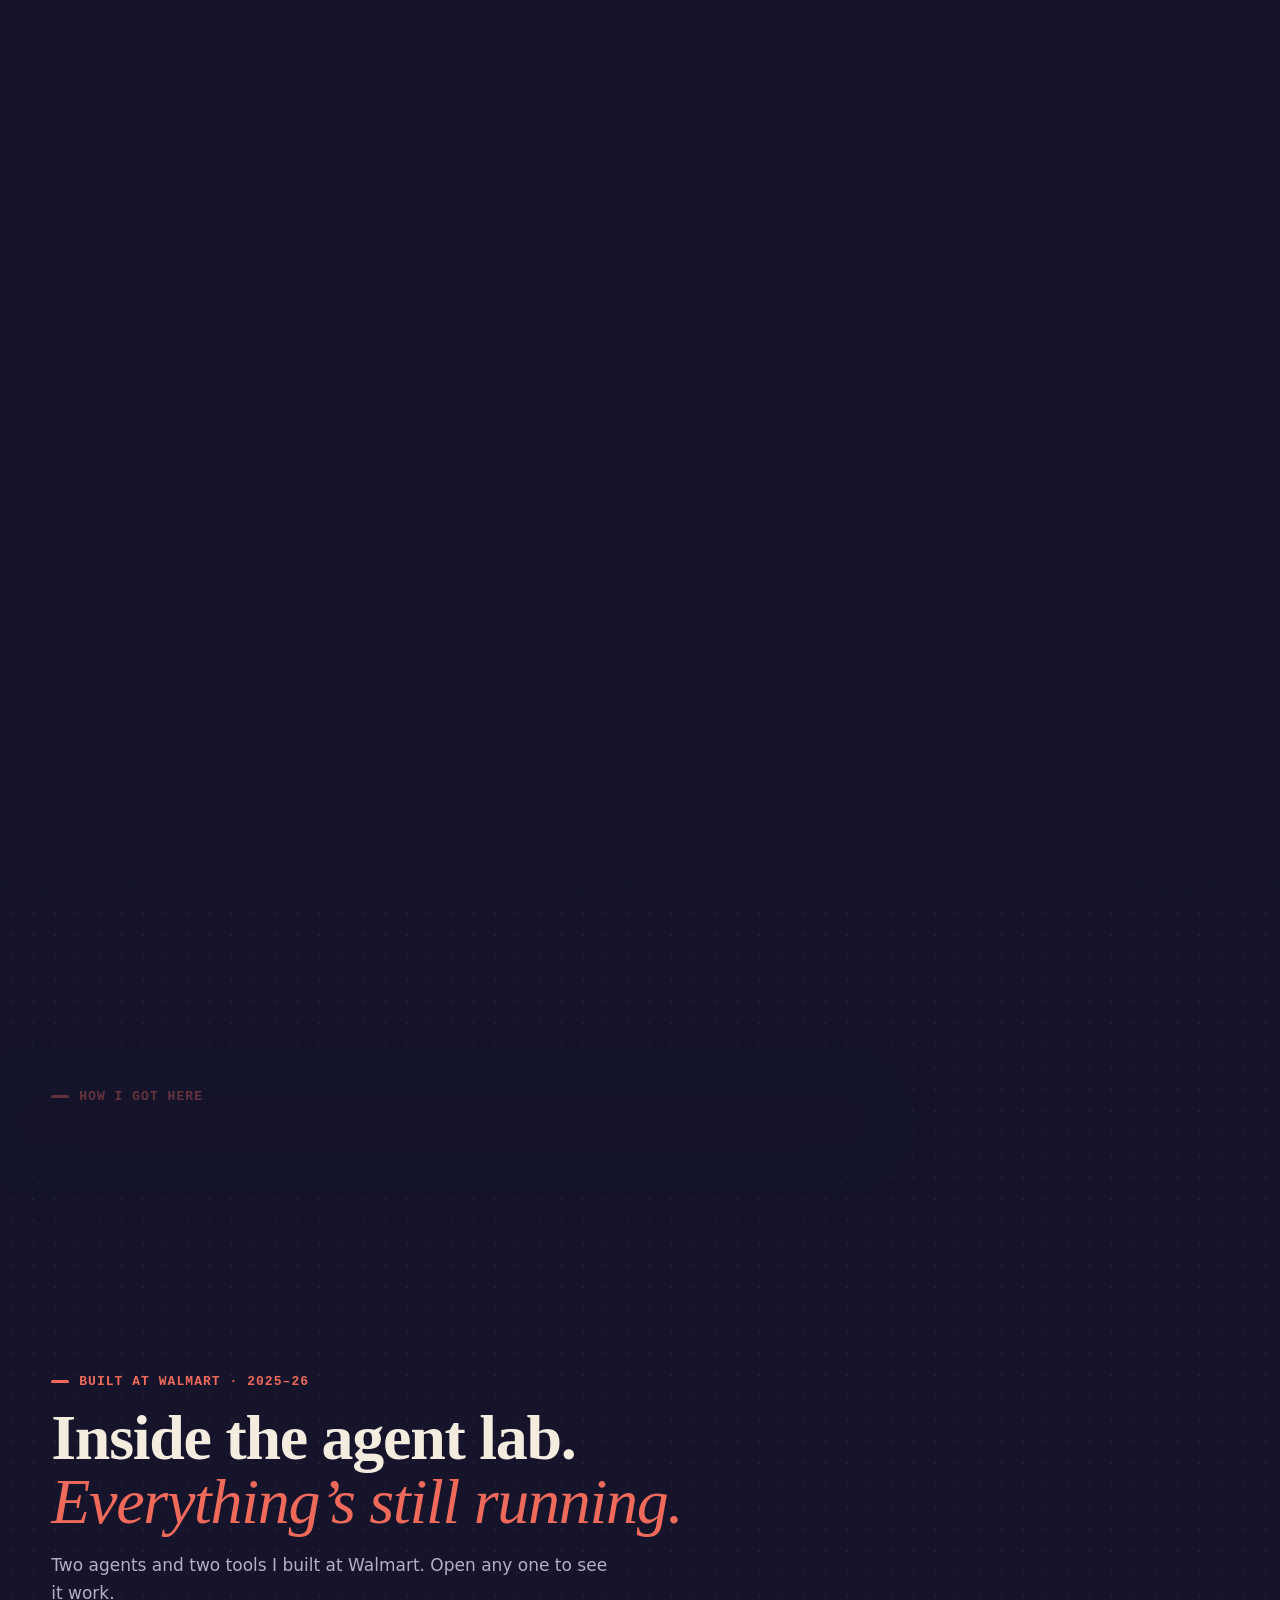
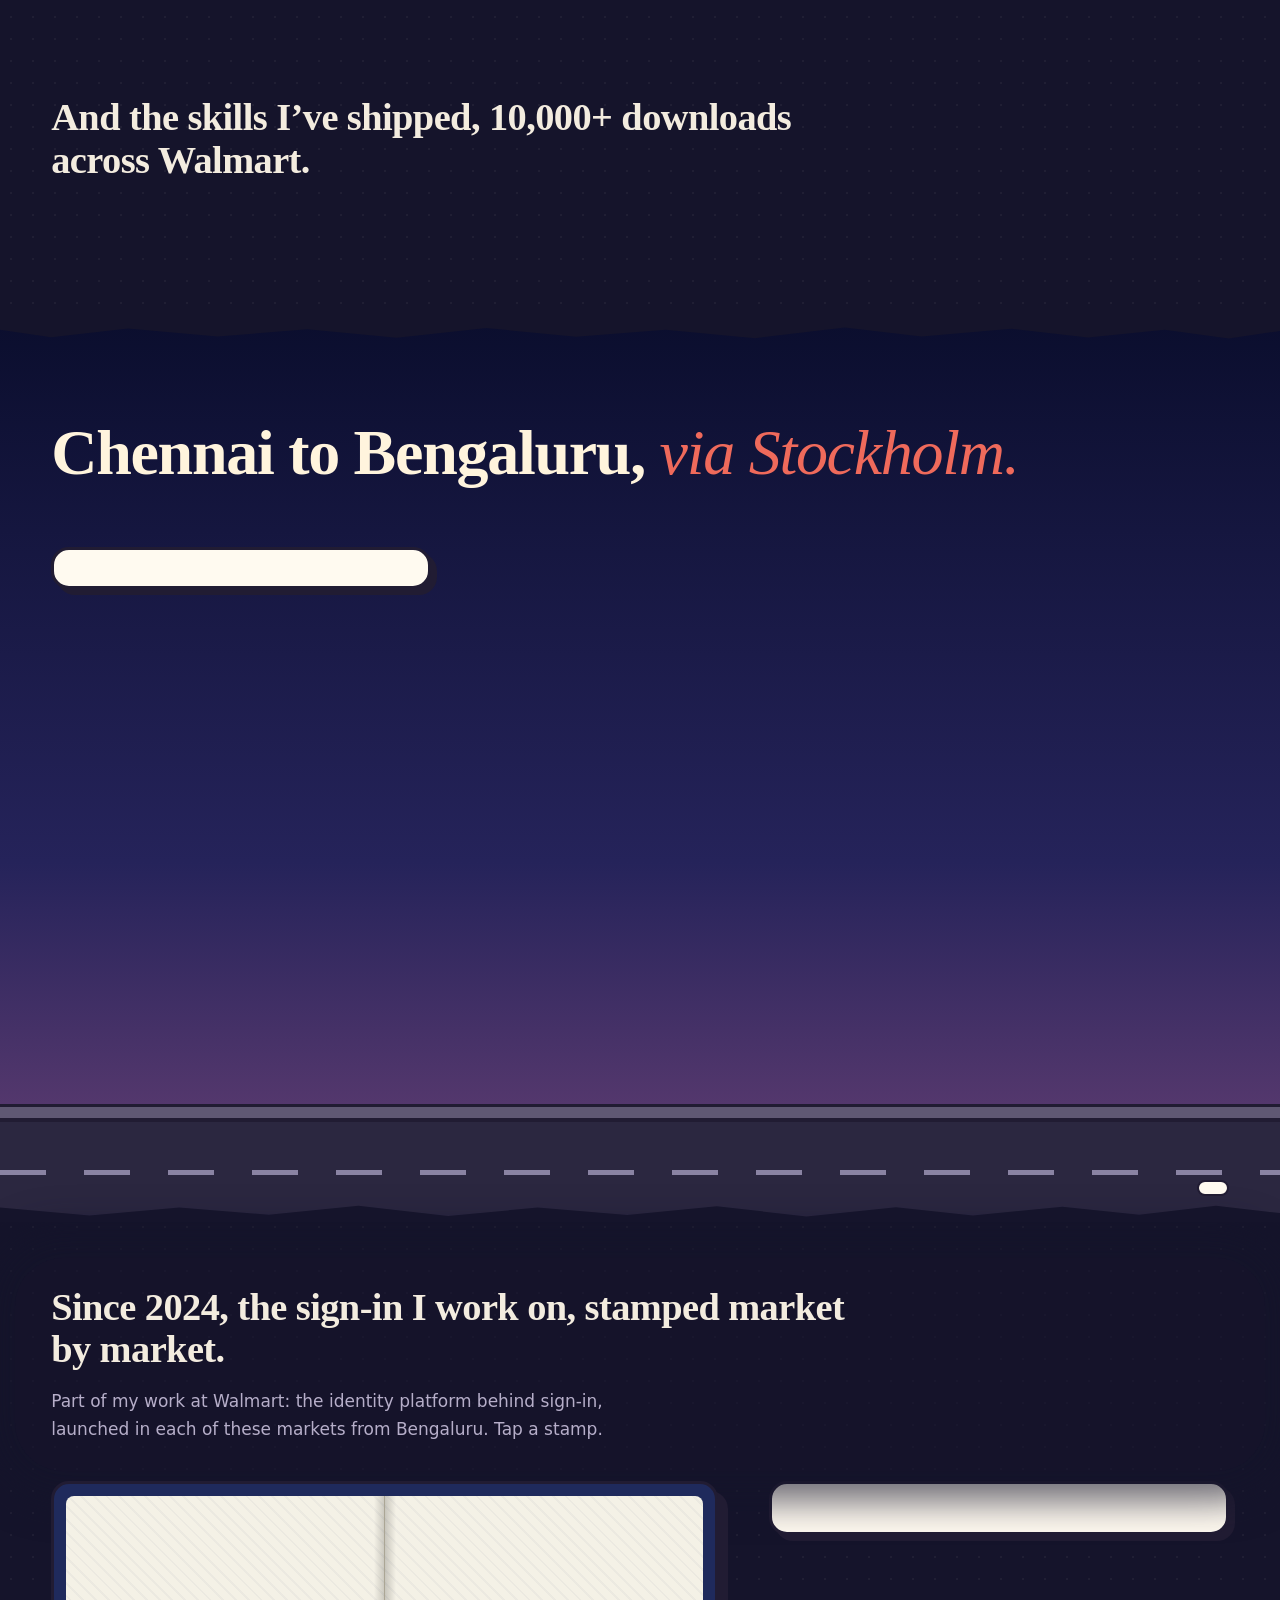
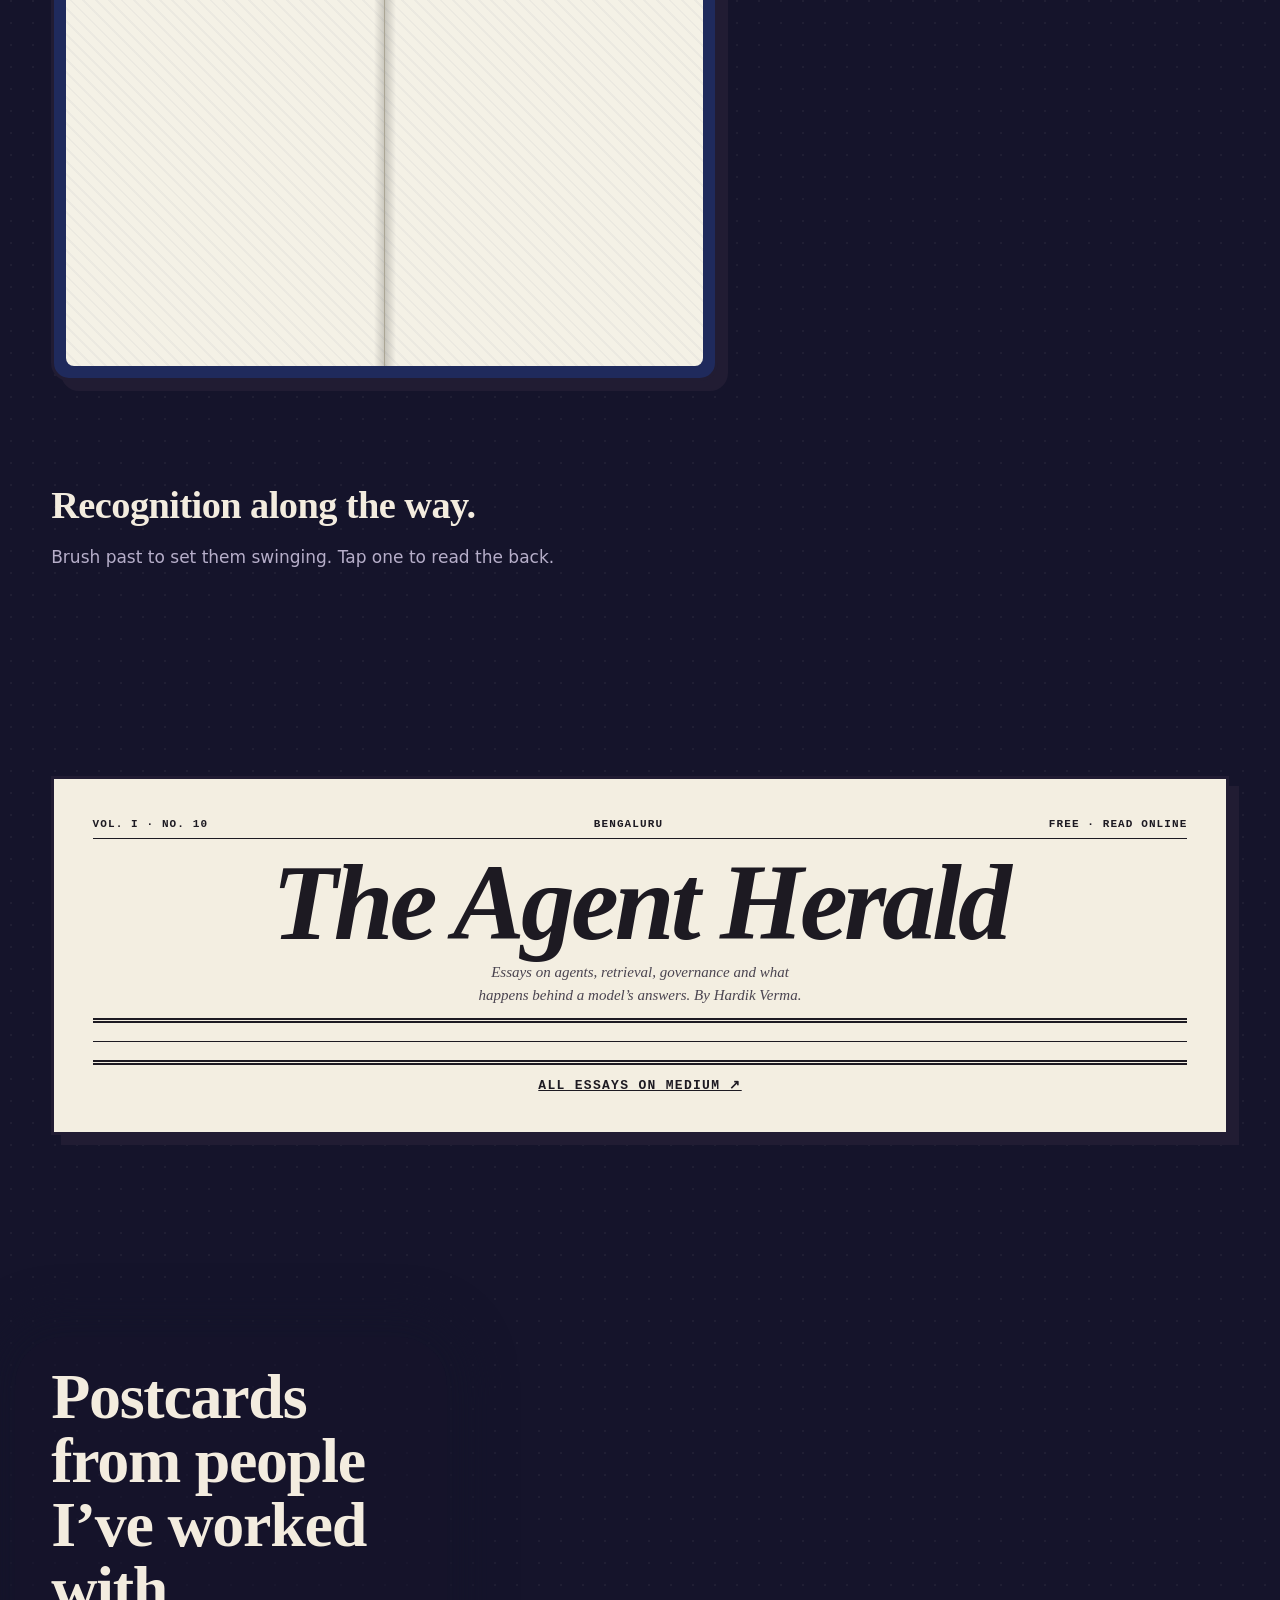
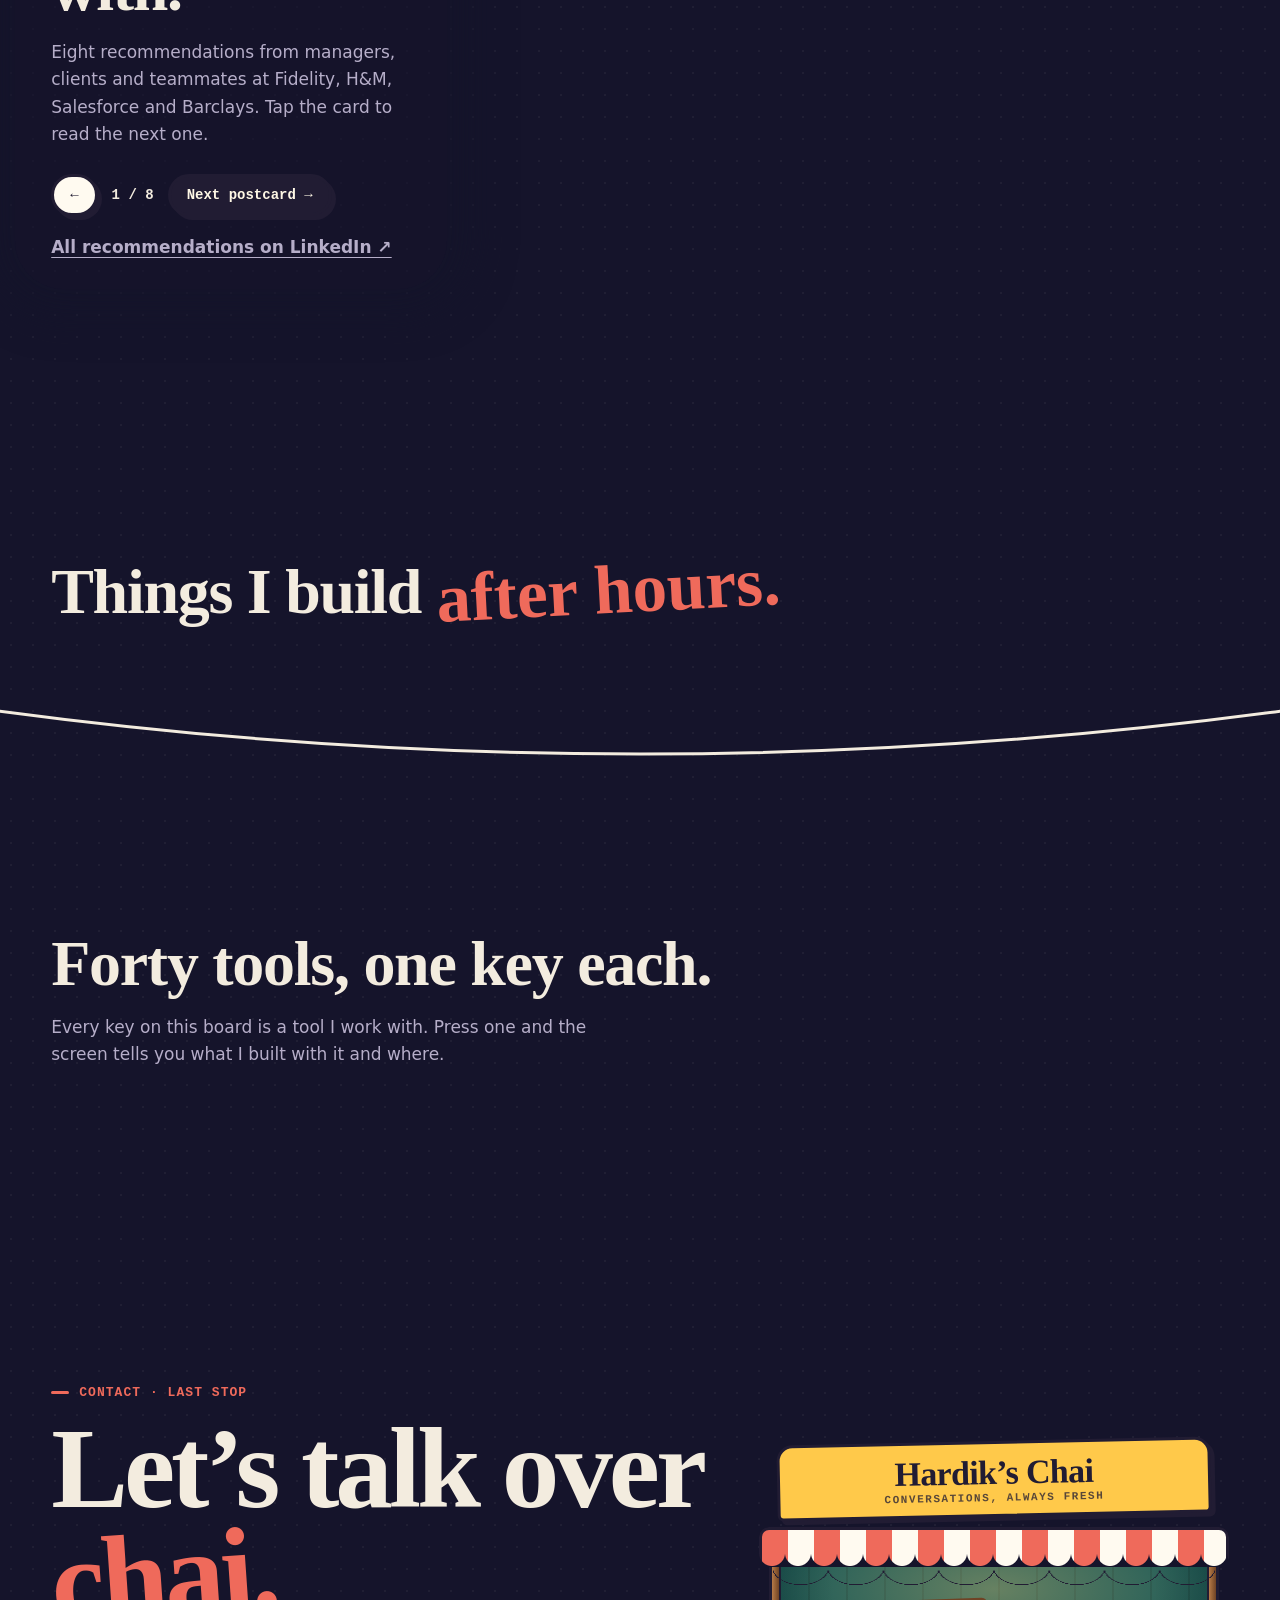
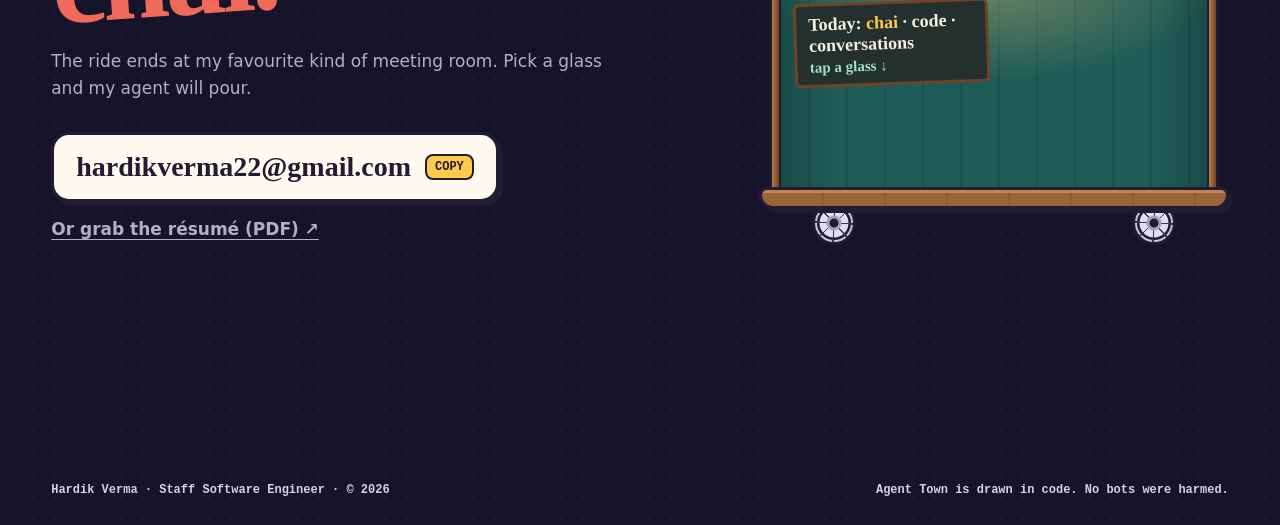
==== commit 03a2cb4e: "Polish the hero and agent lab - Building tags no longer land on the hero buttons on taller screens; " ====
--- a/index.html
+++ b/index.html
@@ -90,7 +90,7 @@
           <p class="hello hand">hey, I’m Hardik Verma <svg class="hello-arrow" viewBox="0 0 60 30" aria-hidden="true"><path d="M2 6 C18 2 36 8 48 22 M48 22 l-10 -2 M48 22 l0 -10"/></svg></p>
           <h1 class="h1">I build agents that do the <span class="fix"><s>boring</s><svg class="fix-strike" viewBox="0 0 200 40" preserveAspectRatio="none" aria-hidden="true"><path d="M4 26 C50 14 120 30 196 12"/></svg></span> <span class="fix-new hand">real</span> <span class="fix-work">work.</span></h1>
           <p class="lede">Staff Software Engineer at Walmart Global Tech, Bengaluru.<span class="lede-more"> Ten years of shipping software, the last two teaching agents to work next to engineers.</span></p>
-          <a class="proof" href="#/lab/grid"><span class="proof-k">Latest</span><span class="proof-t">Grid<span class="proof-x">, my on-call agent,</span> finds a root cause in <s>60–90 min</s> <b>under 5</b>.</span><span class="proof-go" aria-hidden="true">→</span></a>
+          <a class="proof" href="#/lab/grid"><span class="proof-k">Latest</span><span class="proof-t">Grid<span class="proof-x">, my on-call agent,</span> cuts root-cause time from 60–90 min to <b>under 5</b>.</span><span class="proof-go" aria-hidden="true">→</span></a>
           <div class="hero-cta"><button class="btn btn-sun" id="tour-btn" type="button">Take the tour <span aria-hidden="true">→</span></button><a class="btn btn-ink" href="#contact">Say hi</a><a class="btn btn-paper btn-li" href="https://www.linkedin.com/in/hardikverma22/" target="_blank" rel="noopener" aria-label="LinkedIn"><span class="li-long">LinkedIn ↗</span><span class="li-short" aria-hidden="true">in ↗</span></a></div>
         </div>
         <div class="balloon-lane" aria-hidden="false"><button class="balloon" id="balloon" type="button" aria-label="Play music" aria-pressed="false"></button></div>
--- a/src/style.css
+++ b/src/style.css
@@ -631,7 +631,7 @@
 .pc::after { content: ''; position: absolute; top: 28px; bottom: 28px; left: 56.5%; width: 2px; background: repeating-linear-gradient(var(--ink) 0 6px, transparent 6px 11px); opacity: .45; }
 .pc-l { display: flex; flex-direction: column; justify-content: center; gap: 14px; min-width: 0; }
 .pc-q { margin: 0; font: 700 clamp(24px, 2.4vw, 34px)/1.12 var(--f-hand); text-wrap: pretty; }
-.pc-sig { margin: 0; font-size: 26px; color: var(--rose); rotate: -3deg; }
+.pc-sig { margin: 0; font-size: 26px; color: var(--rose-ink); rotate: -3deg; }
 .pc-more, .pc-fold { align-self: flex-start; font: 700 12px var(--f-mono); text-transform: uppercase; letter-spacing: .06em; color: var(--ink); background: var(--sun); border: 2px solid var(--ink); border-radius: 99px; padding: 6px 12px; box-shadow: 2px 2px 0 var(--ink); }
 .pc-full { position: absolute; z-index: 3; inset: 0; background: #fffaf0; padding: 28px; display: flex; flex-direction: column; gap: 14px; cursor: auto; }
 .pc-full[hidden] { display: none; }
@@ -1114,7 +1114,7 @@
 .dev-label { display: grid; gap: 4px; padding: 14px 16px 16px; background: var(--card); border: 2.5px solid var(--ink); border-radius: 14px; box-shadow: 4px 4px 0 var(--ink); min-height: 150px; align-content: start; }
 .dev-label b { font: 800 24px/1.05 var(--f-display); font-variation-settings: 'SOFT' 100; }
 .dev-label small { font-size: 14.5px; line-height: 1.35; color: #4b4560; }
-.dev-label em { margin-top: 6px; font: 700 13px var(--f-mono); font-style: normal; color: var(--rose); }
+.dev-label em { margin-top: 6px; font: 700 13px var(--f-mono); font-style: normal; color: var(--rose-ink); }
 @media (hover: hover) and (pointer: fine) { .dev:hover .dev-label em { text-decoration: underline; text-underline-offset: 3px; } }
 .dev-kind { justify-self: start; font: 700 10px var(--f-mono); text-transform: uppercase; letter-spacing: .1em; padding: 3px 7px; border: 1.5px solid var(--ink); border-radius: 5px; background: #fff; }
 .dev-kind-tool { background: var(--ink); color: #fff8e6; }
@@ -2197,3 +2197,141 @@
 /* the tear (prefs.js): the peeling stub lifts off the page and fibres fly */
 .tix-stub { will-change: transform; }
 .tix-fibre { position: fixed; z-index: 2; width: var(--s); height: calc(var(--s) * .6); background: var(--tk-paper, #fffaf0); border: 1px solid color-mix(in srgb, var(--ink) 55%, transparent); clip-path: polygon(0 40%, 35% 0, 100% 30%, 80% 100%, 20% 85%); pointer-events: none; }
+
+/* =====================================================================
+   Polish pass (Nov 2026): one chrome style for every floating control, calmer building tags,
+   and a night palette that stays the same indigo from the sky down to the footer.
+   ===================================================================== */
+:root {
+  --chrome-bg: color-mix(in srgb, #fffaf0 92%, transparent);
+  --chrome-fg: var(--ink);
+  --chrome-bd: var(--ink);
+  --chrome-shadow: 0 8px 24px -14px rgba(33, 28, 51, .5);
+}
+:root[data-mode='night'] {
+  /* the sections below the town were a neutral charcoal; now they carry on the town's night sky */
+  --paper: #15142b; --paper-2: #1f1d3a; --kraft: #15142b;
+  --chrome-bg: rgba(24, 22, 54, .62);
+  --chrome-fg: #fff4dd;
+  --chrome-bd: rgba(255, 244, 221, .22);
+  --chrome-shadow: 0 10px 30px -12px rgba(5, 4, 20, .7), inset 0 1px 0 rgba(255, 244, 221, .08);
+}
+
+/* top bar: the nav, résumé, sound and day/night controls share one material */
+.nav, .cv, .music, .mode, .logo {
+  background: var(--chrome-bg); color: var(--chrome-fg); border: 1.5px solid var(--chrome-bd); box-shadow: var(--chrome-shadow);
+  -webkit-backdrop-filter: blur(14px) saturate(1.4); backdrop-filter: blur(14px) saturate(1.4);
+  transition: background-color .5s, color .5s, border-color .5s, box-shadow .5s, transform .45s var(--spring), opacity .35s, scale .6s var(--spring), translate .6s var(--spring);
+}
+.logo { background: var(--ink); color: #fff8e6; }
+[data-mode='night'] .logo { background: var(--chrome-bg); color: var(--chrome-fg); border-color: var(--chrome-bd); }
+.nav a { color: inherit; transition: color .25s, background-color .2s; }
+.nav a.on, .nav a[aria-current] { color: var(--ink); }
+[data-mode='night'] .nav a:not(.on) { color: rgba(255, 244, 221, .78); }
+@media (hover: hover) and (pointer: fine) {
+  [data-mode='night'] .nav a:not(.on):hover { color: #fff4dd; background: rgba(255, 244, 221, .08); }
+  [data-mode='night'] .cv:hover { background: var(--sun); color: var(--ink); border-color: var(--sun); }
+}
+[data-mode='night'] .mode, [data-mode='night'] .music { color: #ffd86b; }
+.top-r { gap: 8px; }
+
+/* building tags: still labelled at a glance, but quiet. No bobbing, no hard offset shadow; glass at night */
+.pin-tag {
+  --tag-bg: #fffaf0; --tag-bd: var(--ink); --tag-fg: var(--ink);
+  animation: none; background: var(--tag-bg); color: var(--tag-fg); border: 1.5px solid var(--tag-bd);
+  box-shadow: 0 6px 16px -8px rgba(33, 28, 51, .5); font-weight: 700;
+  transition: transform .5s var(--spring), background-color .25s, color .25s, border-color .25s, box-shadow .3s;
+}
+.pin-tag small { background: none; padding: 0 0 0 .1em; color: var(--ink-2); font-weight: 600; letter-spacing: -.02em; }
+.pin-tag::before { border-top-color: var(--tag-bd); }
+.pin-tag::after { border-top-color: var(--tag-bg); top: calc(100% - 2px); }
+[data-mode='night'] .pin-tag {
+  --tag-bg: #1d1b42; --tag-bd: rgba(255, 244, 221, .3); --tag-fg: #fff4dd;
+  box-shadow: 0 8px 22px -10px rgba(5, 4, 20, .8);
+}
+[data-mode='night'] .pin-tag small { color: rgba(255, 244, 221, .6); }
+[data-mode='night'] .pin-mk { box-shadow: 0 0 0 1.5px rgba(255, 244, 221, .35); }
+/* hovering a building lights its tag (main.js adds .lit), the same as hovering the tag itself */
+.pin.lit .pin-tag, .pin:focus-visible .pin-tag { transform: translateY(-5px) scale(1.06); --tag-bg: var(--sun); --tag-bd: var(--ink); --tag-fg: var(--ink); }
+.pin.lit .pin-tag small, .pin:focus-visible .pin-tag small { color: var(--ink); opacity: .7; }
+@media (hover: hover) and (pointer: fine) {
+  .pin:hover .pin-tag { transform: translateY(-5px) scale(1.06); --tag-bg: var(--sun); --tag-bd: var(--ink); --tag-fg: var(--ink); background: var(--tag-bg); }
+  .pin:hover .pin-tag small { color: var(--ink); opacity: .7; }
+}
+/* a tag that would land on the headline or the buttons steps out of the way (main.js); the building keeps its sign */
+.pin.tucked { opacity: 0 !important; pointer-events: none; }
+
+/* hero copy: one strike-through, not two; tidier spacing around the hand-written word */
+.fix-strike path { stroke-width: 7; }
+.fix-new { margin-inline: .04em .1em; }
+.proof { gap: 10px; padding: 5px 14px 5px 5px; border-width: 1.5px; box-shadow: 0 6px 18px -12px rgba(33, 28, 51, .5); }
+.proof-t b { color: var(--rose-ink); }
+[data-mode='night'] .proof { background: var(--chrome-bg); color: #fff4dd; border-color: var(--chrome-bd); -webkit-backdrop-filter: blur(10px); backdrop-filter: blur(10px); }
+[data-mode='night'] .proof-k { background: var(--sun); color: var(--ink); }
+[data-mode='night'] .proof-t b { color: var(--sun); }
+@media (hover: hover) and (pointer: fine) { [data-mode='night'] .proof:hover { background: rgba(40, 37, 84, .8); } }
+/* the two secondary buttons match each other: paper by day, night-sky by night */
+.hero-cta .btn-ink { background: #fffaf0; color: var(--ink); }
+[data-mode='night'] .hero-cta .btn-ink, [data-mode='night'] .hero-cta .btn-paper { background: #1d1b42; color: #fff4dd; border-color: #fff4dd; box-shadow: 3px 3px 0 rgba(255, 244, 221, .35); }
+@media (hover: hover) and (pointer: fine) {
+  [data-mode='night'] .hero-cta .btn-ink:hover, [data-mode='night'] .hero-cta .btn-paper:hover { box-shadow: 5px 5px 0 rgba(255, 244, 221, .45); }
+}
+
+/* ---------- agent lab, cleaner (Nov 2026): one card per project, the number inside it, no shelf ----------
+   Each card: the live preview on top, then what it is, then the one number that matters and a way in. */
+#lab-h .mark { display: block; }
+.bench { margin-top: clamp(36px, 5vw, 56px); padding: 0; }
+.bench-wall, .bench-top { display: none; }
+.bench-row { align-items: stretch; gap: clamp(14px, 1.6vw, 22px); }
+.dev {
+  --lc-bg: var(--card); --lc-bd: var(--ink); --lc-fg: var(--ink); --lc-mut: #5d566f; --lc-line: color-mix(in srgb, var(--ink) 14%, transparent);
+  padding: 10px; gap: 0; border-radius: 22px; background: var(--lc-bg); color: var(--lc-fg); border: 2px solid var(--lc-bd);
+  box-shadow: 0 1px 0 var(--lc-line), 0 18px 40px -26px rgba(20, 16, 40, .55);
+  transition: transform .55s var(--out), box-shadow .55s var(--out), border-color .3s, background-color .5s;
+}
+[data-mode='night'] .dev {
+  --lc-bg: #1d1b3c; --lc-bd: rgba(255, 244, 221, .12); --lc-fg: #fff4dd; --lc-mut: rgba(255, 244, 221, .66); --lc-line: rgba(255, 244, 221, .1);
+  box-shadow: inset 0 1px 0 rgba(255, 244, 221, .06), 0 24px 50px -30px rgba(0, 0, 0, .9);
+}
+.dev-frame { height: 196px; border: 0; border-radius: 14px; box-shadow: none; transition: transform .7s var(--out); isolation: isolate; }
+.dev-frame > .dv-screen { transition: scale .7s var(--out); transform-origin: 50% 60%; }
+.dev-label { padding: 18px 8px 0; background: none; border: 0; box-shadow: none; min-height: 0; gap: 6px; flex: 1; }
+.dev-label b { font-size: 24px; }
+.dev-label small { color: var(--lc-mut); font-size: 14.5px; line-height: 1.45; }
+.dev-kind { background: none; border: 0; padding: 0; color: var(--lc-mut); letter-spacing: .12em; }
+.dev-kind-tool { background: none; color: var(--lc-mut); }
+.dev-foot { display: flex; align-items: flex-end; justify-content: space-between; gap: 12px; margin: 18px 8px 6px; padding-top: 14px; border-top: 1px solid var(--lc-line); }
+.dev-stat { display: grid; gap: 2px; min-width: 0; }
+.dev-stat b { font: 800 22px/1 var(--f-display); font-variation-settings: 'SOFT' 100; letter-spacing: -.01em; color: var(--rose-ink); }
+[data-mode='night'] .dev-stat b { color: var(--sun); }
+.dev-stat span { font-size: 12.5px; color: var(--lc-mut); }
+.dev-go { flex: none; display: grid; place-items: center; width: 36px; height: 36px; border-radius: 50%; border: 1.5px solid var(--lc-line); font-style: normal; font-weight: 700; color: var(--lc-fg); transition: background-color .3s, color .3s, border-color .3s, translate .45s var(--spring); }
+@media (hover: hover) and (pointer: fine) {
+  .dev:hover { transform: translateY(-6px); box-shadow: 0 1px 0 var(--lc-line), 0 30px 50px -28px rgba(20, 16, 40, .6); }
+  [data-mode='night'] .dev:hover { --lc-bd: rgba(255, 244, 221, .26); box-shadow: inset 0 1px 0 rgba(255, 244, 221, .08), 0 34px 60px -30px rgba(0, 0, 0, .95); }
+  .dev:hover .dev-frame, .dev:nth-child(even):hover .dev-frame { transform: none; box-shadow: none; }
+  .dev:hover .dev-frame > .dv-screen { scale: 1.04; }
+  .dev:hover .dev-go { background: var(--sun); color: var(--ink); border-color: var(--sun); translate: 3px 0; }
+}
+.dev:focus-visible { outline: 3px solid var(--sun); outline-offset: 4px; }
+.dev:focus-visible .dev-frame { outline: 0; transform: none; box-shadow: none; }
+@media (max-width: 1000px) { .bench-row { row-gap: clamp(14px, 1.6vw, 22px); } }
+@media (max-width: 720px) { .dev-frame { height: 170px; } .dev-label b { font-size: 21px; } }
+/* the skills row under the lab: same card material as the four above, straight, no sticker shadow */
+.mt-h { max-width: 820px; }
+.mt-list { gap: clamp(14px, 1.6vw, 22px); }
+.mt-card {
+  --lc-bg: var(--card); --lc-bd: var(--ink); --lc-mut: #5d566f;
+  rotate: 0deg; padding: 10px 10px 18px; border: 2px solid var(--lc-bd); border-radius: 22px; background: var(--lc-bg);
+  box-shadow: 0 18px 40px -26px rgba(20, 16, 40, .55); transition: transform .55s var(--out), box-shadow .55s var(--out), border-color .3s;
+}
+[data-mode='night'] .mt-card { --lc-bg: #1d1b3c; --lc-bd: rgba(255, 244, 221, .12); --lc-mut: rgba(255, 244, 221, .66); color: #fff4dd; box-shadow: inset 0 1px 0 rgba(255, 244, 221, .06), 0 24px 50px -30px rgba(0, 0, 0, .9); }
+.mt-screen { border: 0; border-radius: 14px; }
+.mt-card > b { margin: 14px 8px 4px; }
+.mt-card > p { margin: 0 8px; color: var(--lc-mut); }
+.mt-tag { margin: 16px 8px 0; padding: 0; border: 0; background: none; color: var(--rose-ink); letter-spacing: .1em; }
+[data-mode='night'] .mt-tag { color: var(--sun); }
+@media (hover: hover) and (pointer: fine) {
+  .mt-card:hover { rotate: 0deg; transform: translateY(-6px); box-shadow: 0 30px 50px -28px rgba(20, 16, 40, .6); }
+  [data-mode='night'] .mt-card:hover { --lc-bd: rgba(255, 244, 221, .26); box-shadow: inset 0 1px 0 rgba(255, 244, 221, .08), 0 34px 60px -30px rgba(0, 0, 0, .95); }
+}
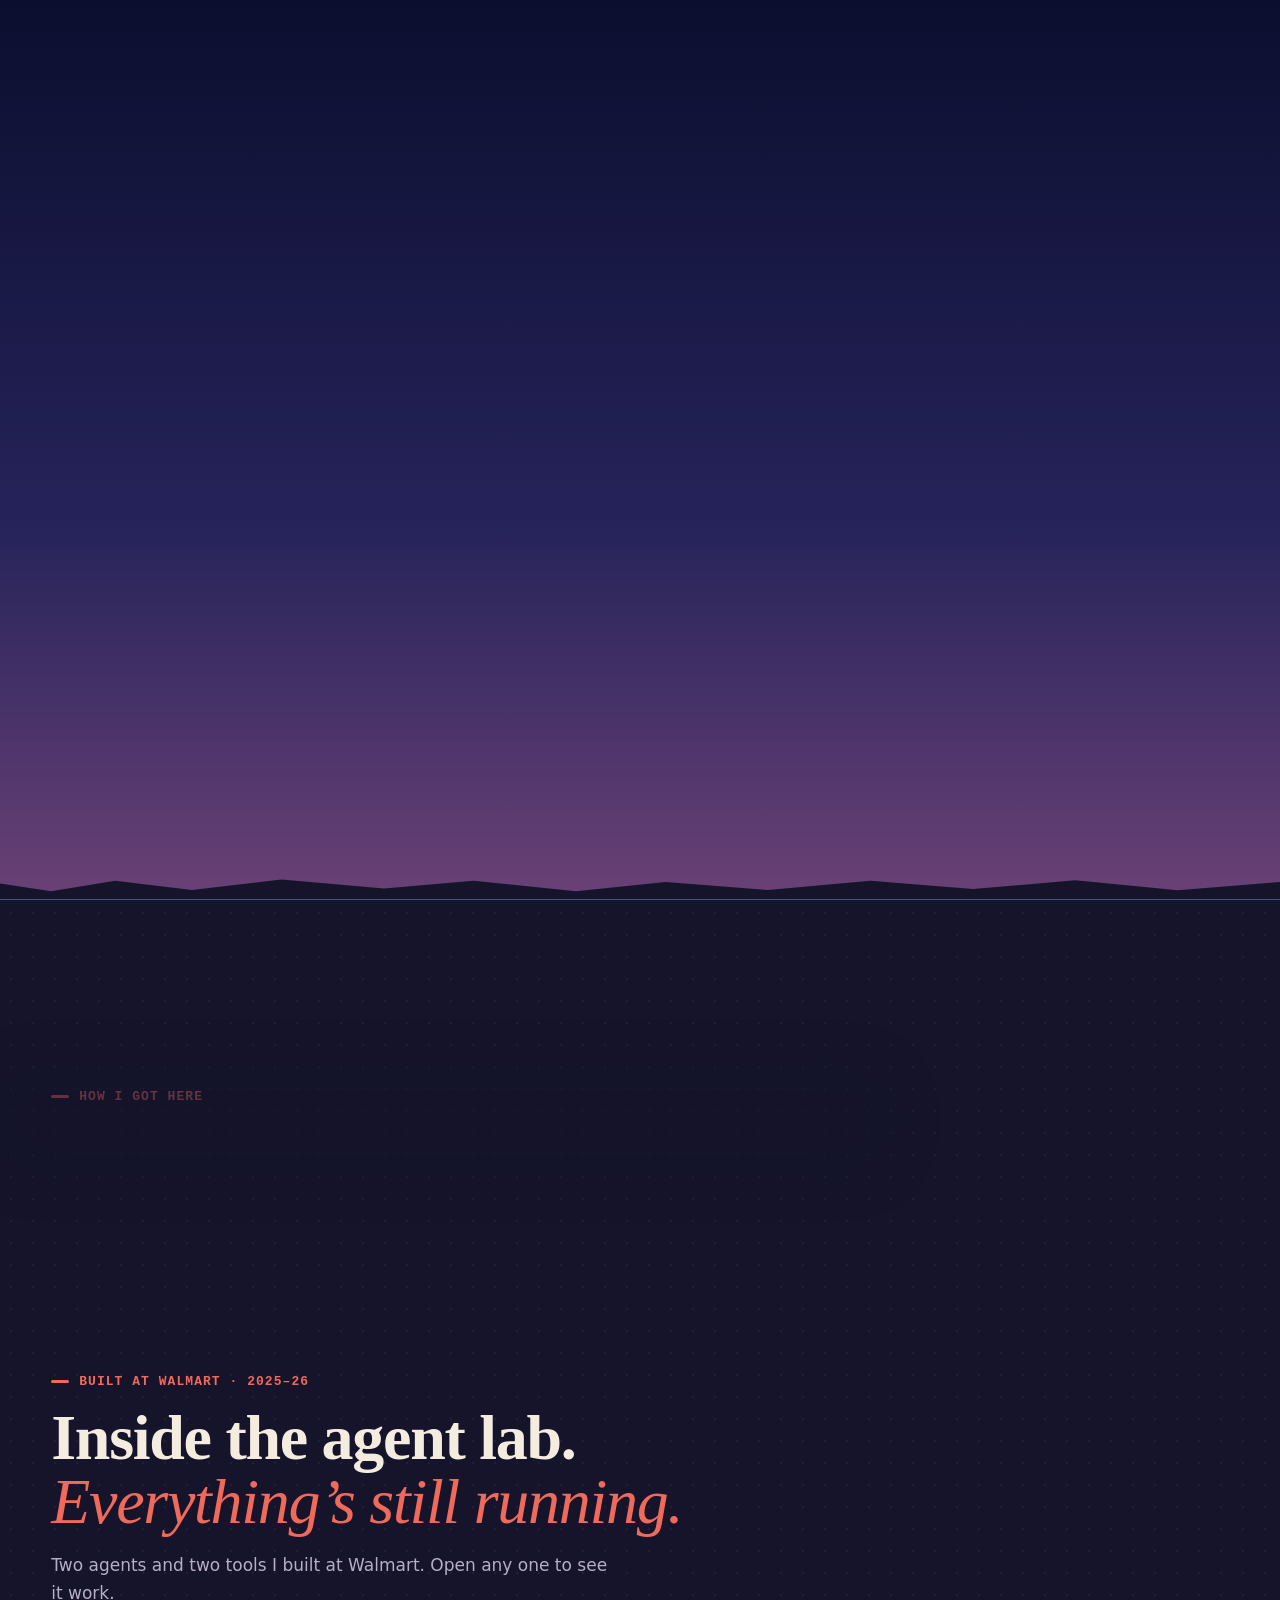
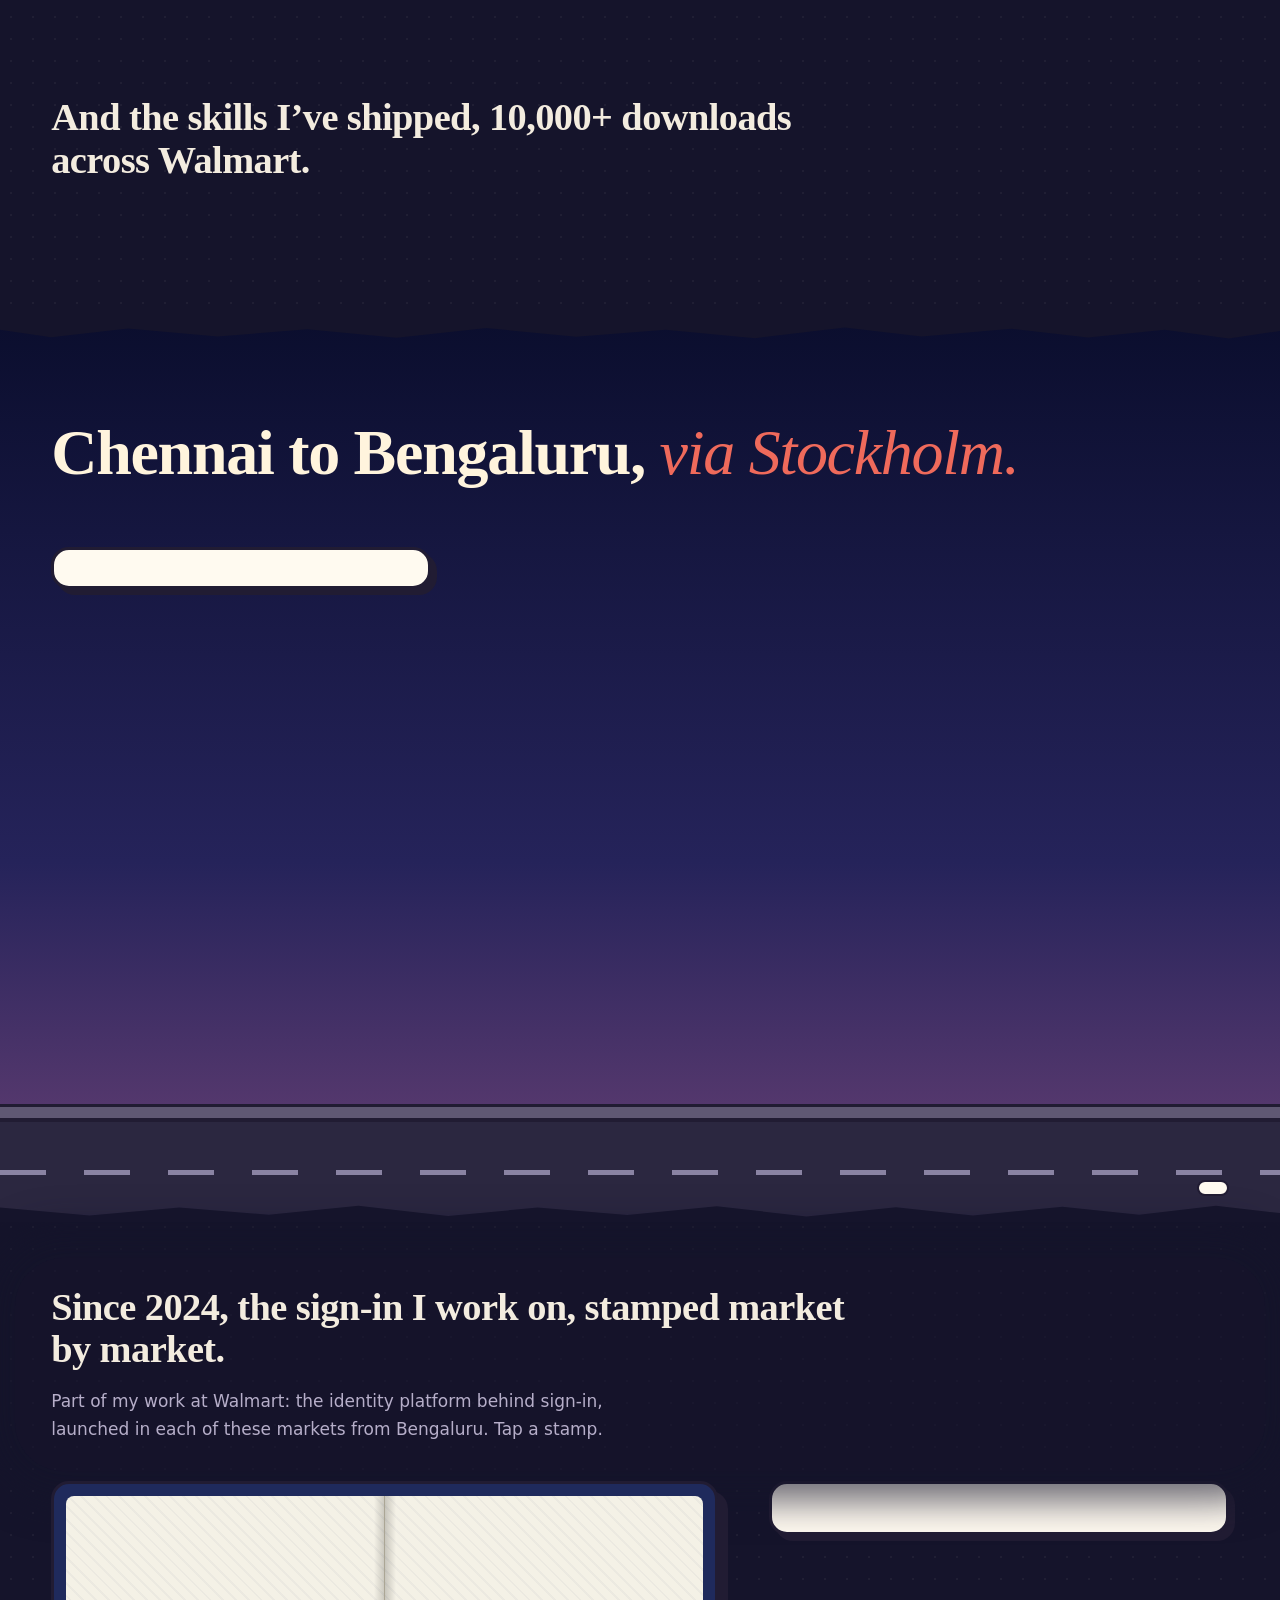
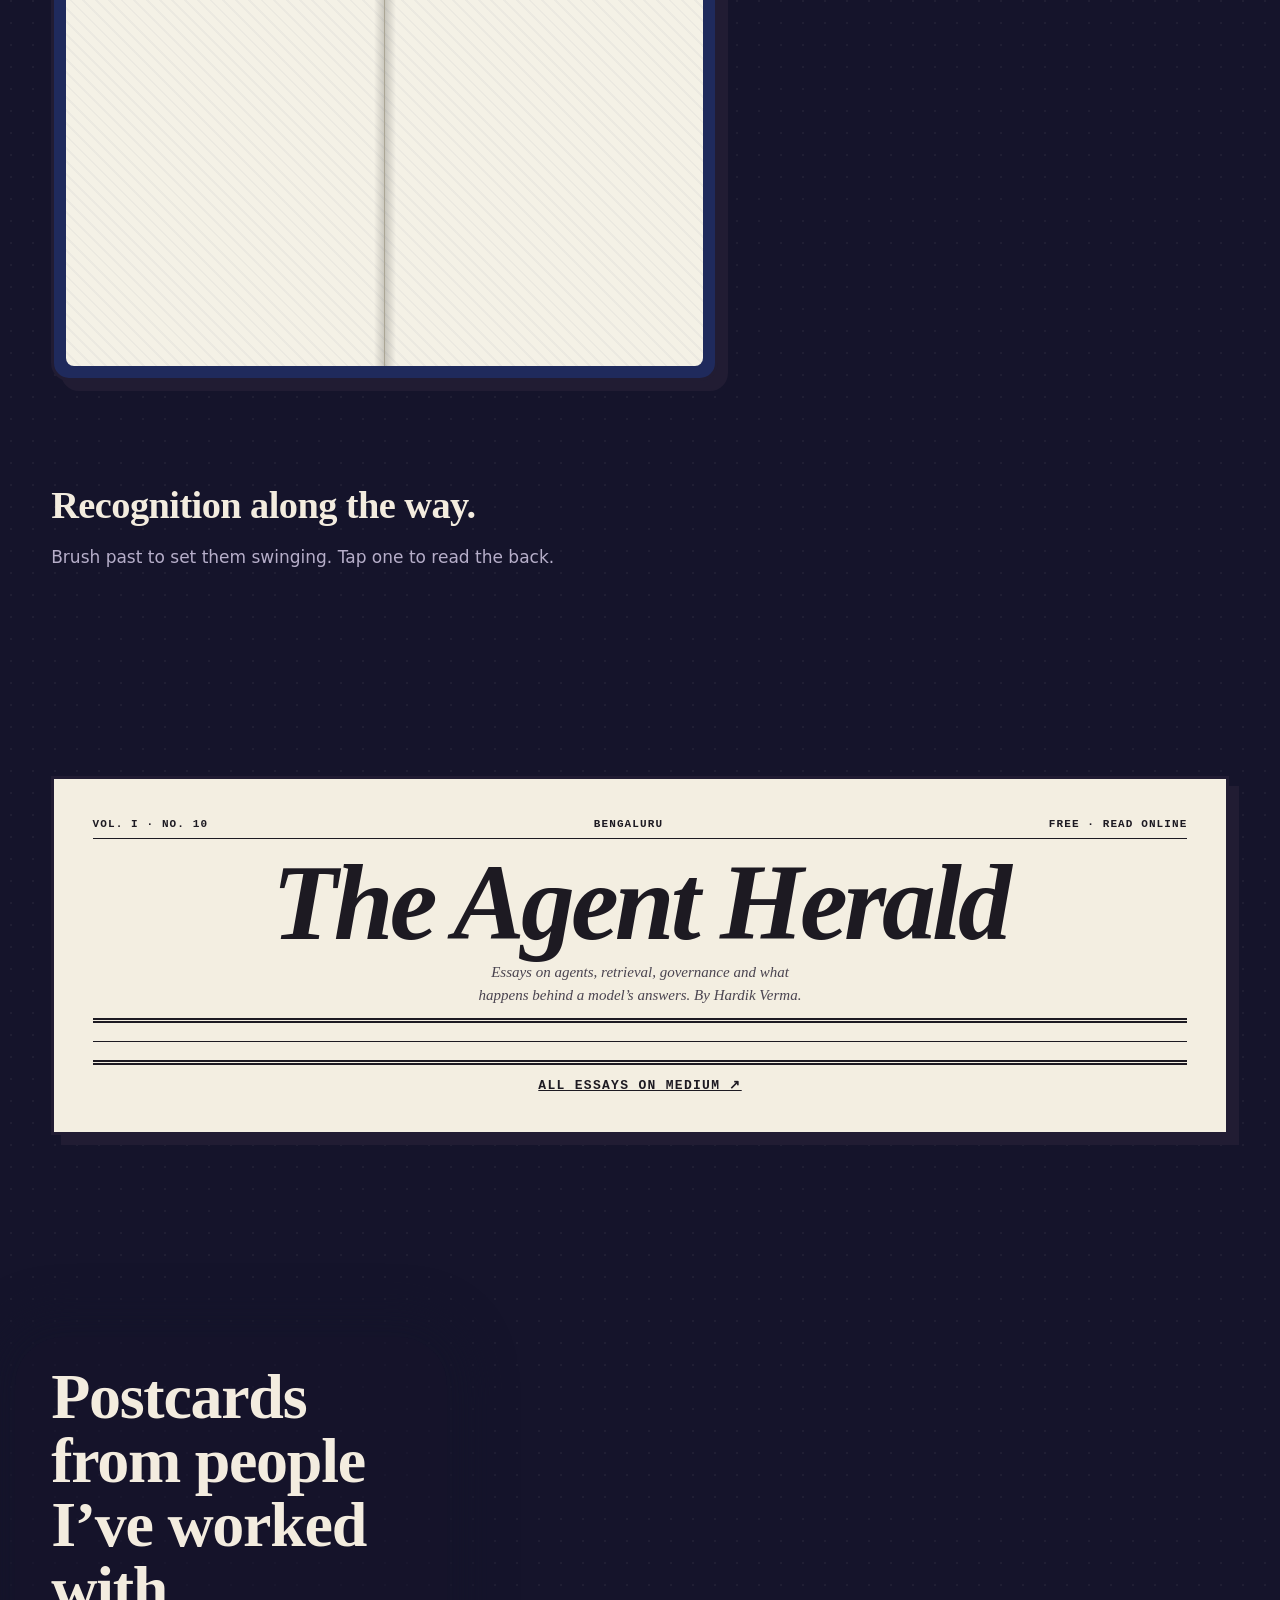
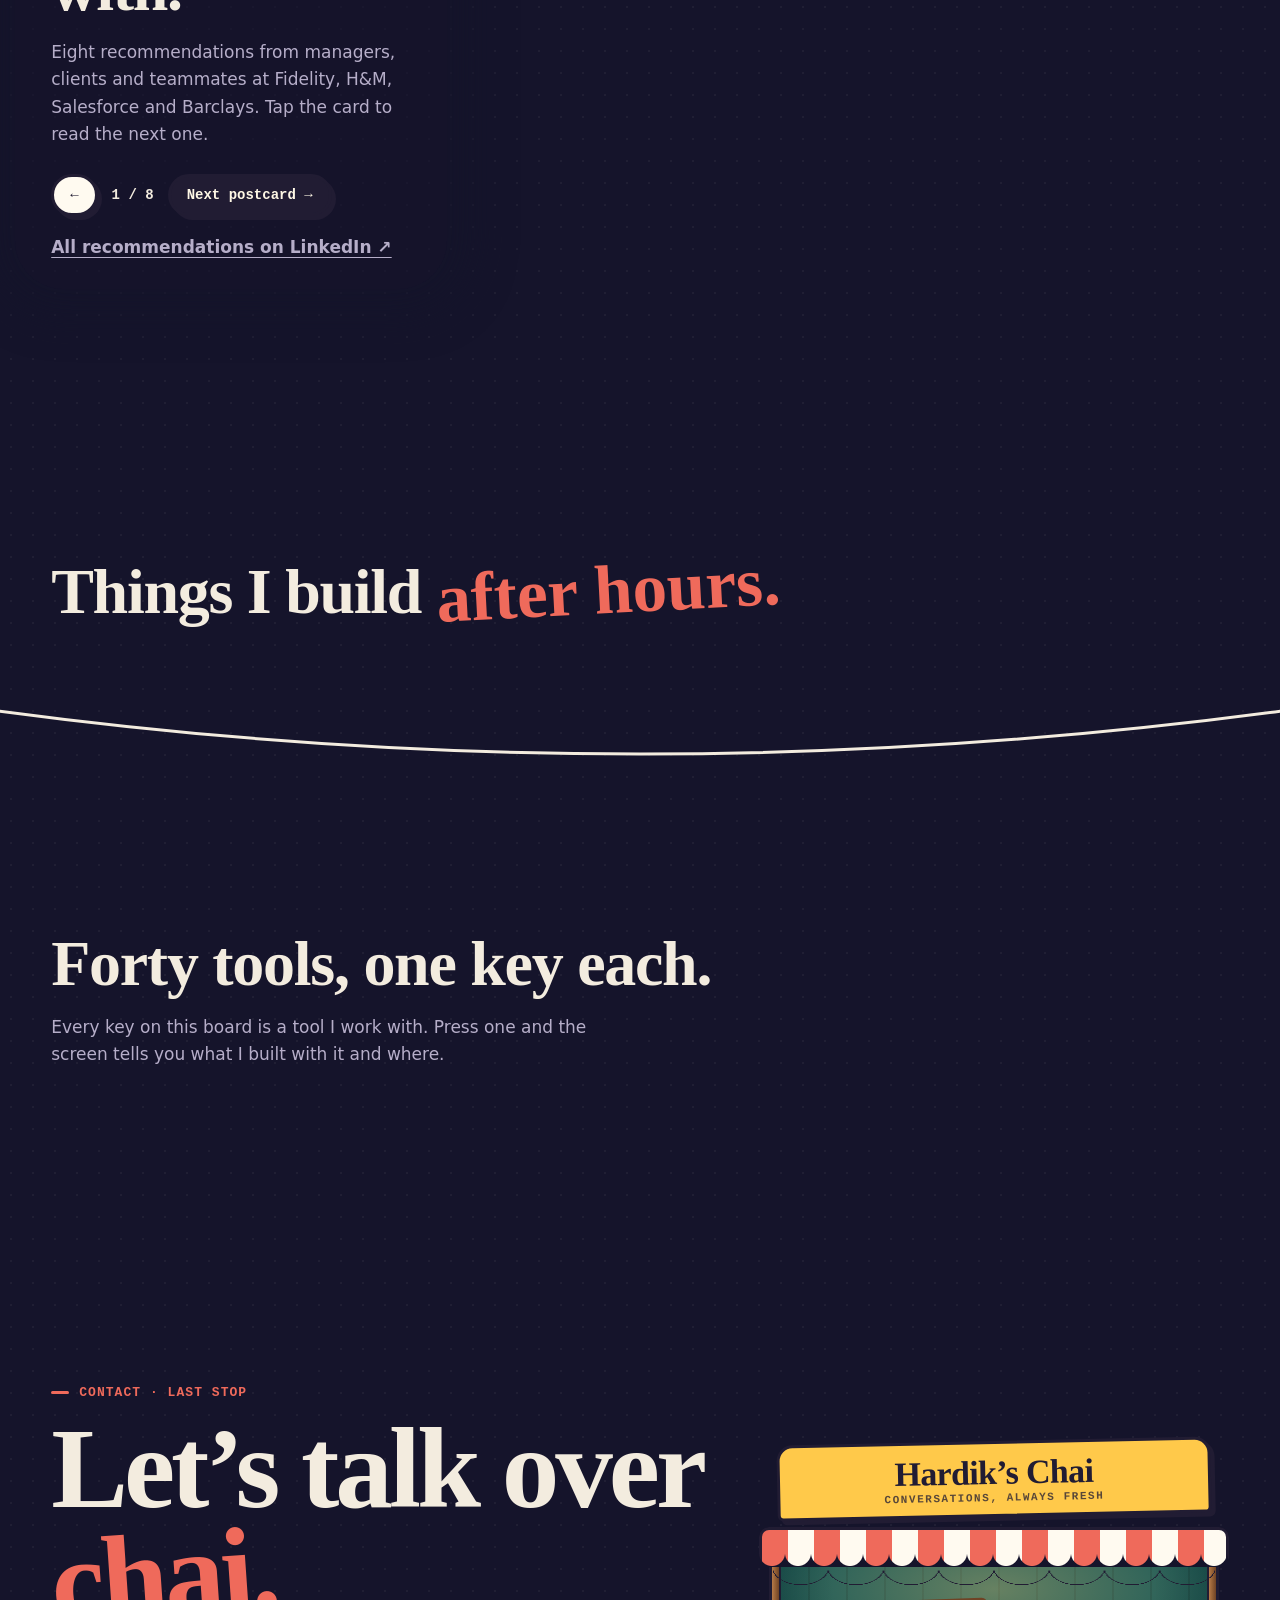
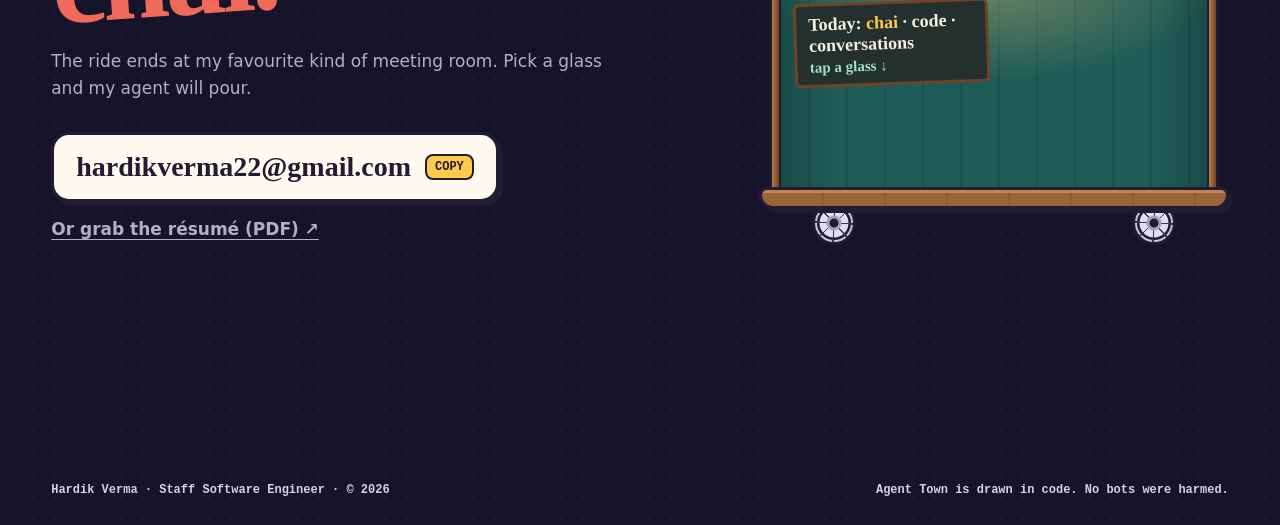
==== commit e168c63f: "New welcome, new intro and a redrawn guide bot - The entry ticket is replaced by the guide bot askin" ====
--- a/index.html
+++ b/index.html
@@ -44,7 +44,7 @@
   <script>try{var m=localStorage.getItem('hv-mode');var h=new Date().getHours();if(m==='night'||(!m&&(h>=19||h<6)))document.documentElement.dataset.mode='night'}catch(e){}</script>
   <script>
     // the intro (src/intro.js) starts from a blank sheet: set it up before the first paint, on every load
-    try { if (!matchMedia('(prefers-reduced-motion: reduce)').matches) document.documentElement.classList.add('intro', 'intro-hide', 'sketch'); } catch (e) {}
+    try { if (!matchMedia('(prefers-reduced-motion: reduce)').matches) document.documentElement.classList.add('intro', 'intro-hide'); } catch (e) {}
     // every visit starts at the entry ticket and the top of the town (a link to a section still goes there)
     try { if (!location.hash) { history.scrollRestoration = 'manual'; scrollTo(0, 0); } } catch (e) {}
   </script>
--- a/src/style.css
+++ b/src/style.css
@@ -1021,7 +1021,7 @@
 @keyframes fairy { from { fill-opacity: 1; } to { fill-opacity: .35; } }
 
 /* bots' eyes glow, lamps and headlights brighter */
-[data-mode='night'] .bot-bob .blink circle, [data-mode='night'] .bd-eyes circle { filter: drop-shadow(0 0 3px #7dffb0); }
+[data-mode='night'] .bot-bob .blink circle, [data-mode='night'] .bd-eyes rect { filter: drop-shadow(0 0 3px #7dffb0); }
 .lamp .cone { --to: .4; } .lamp .pool { --to: .6; }
 [data-mode='night'] .lamp .bulb { filter: drop-shadow(0 0 8px #ffe9a8); }
 [data-mode='night'] .hl { opacity: .65; }
@@ -1980,38 +1980,6 @@
 @media (prefers-reduced-motion: reduce) { .balloon { animation: none; left: 30%; } .bl-bob, .bl-badge { animation: none !important; } }
 
 
-/* ---------------- intro (intro.js): the town draws itself, then colour washes up ----------------
-   Built to stay smooth: the line drawing is a static copy of the town, revealed by a paper "eraser" that
-   slides off it, and the colour comes up as the whole cover wipes away. Only transforms animate. */
-:root { --sketch: #211c33; }
-[data-mode='night'] { --sketch: #f3ecdf; }
-/* before the cover is in place, the finished town must not show */
-.sketch:not(.cover-ready) .stage { background: var(--paper); }
-.sketch:not(.cover-ready) .stage > :not(.hero-copy) { visibility: hidden; }
-/* the cover: plain paper, the line drawing on it, and the eraser that reveals the drawing */
-/* the cover reaches 140px below the screen, where its soft lower edge waits out of sight; as it wipes up,
-   that edge is what passes over the town, so the colour rises like a wash rather than a hard line */
-.intro-cover { position: absolute; inset: 0 0 -140px; z-index: 4; overflow: hidden; pointer-events: none; will-change: transform;
-  -webkit-mask: linear-gradient(to top, transparent 0, #000 130px); mask: linear-gradient(to top, transparent 0, #000 130px); }
-.intro-cover-in { bottom: 140px !important; }
-.intro-cover-in { position: absolute; inset: 0; will-change: transform; background: var(--paper); }
-.intro-sketch .scene { pointer-events: none; }
-.intro-sketch * { animation: none !important; transition: none !important; }
-.intro-sketch :is(.lights, defs, .tint, .sunwash, .side-shade, .contact-shadows, .dayonly, .nightonly, .pins, .tap-hint, .fx-town) { display: none !important; }
-.intro-sketch :is(path, rect, circle, ellipse, line, polyline, polygon, text) { fill: none !important; stroke: var(--sketch) !important; stroke-width: 1.25px !important; vector-effect: non-scaling-stroke; stroke-dasharray: none !important; opacity: 1 !important; }
-/* the eraser's soft leading edge starts off-screen, so nothing of the drawing shows until the sweep begins */
-.intro-eraser { position: absolute; inset: 0 -160px 0 -150px; will-change: transform; background: linear-gradient(90deg, transparent 0, var(--paper) 140px); }
-/* the copy, tags and top bar wait for the colour */
-.intro-hide :is(.hero-copy > :not(.hello, .h1), .town-dir, .balloon-lane, #top-bar, .fly-cue, .tap-hint, .pin) { opacity: 0; }
-/* until the town has been drawn and coloured in, nothing else shows and the page stays put */
-html.intro, html.intro body { overflow: hidden; }
-html.intro :is(.nudge, .ride, .junction, .route) { visibility: hidden; }
-.intro-hide .hello { clip-path: inset(-20% 100% -40% 0); }
-/* the headline is inked in as outlines first, then filled as the colour arrives */
-.sketch:not(.wash) .h1, .sketch:not(.wash) .h1 * { color: transparent; -webkit-text-stroke: 1.3px var(--sketch); }
-.sketch.wash .h1, .sketch.wash .h1 * { -webkit-text-stroke: 1.3px transparent; transition: color .9s ease, -webkit-text-stroke-color .9s ease; }
-.intro-hide .h1 { clip-path: inset(-20% 100% -30% 0); }
-.sketch:not(.wash) .fix-strike { opacity: 0; }
 
 /* the play badge on the balloon's band: pulses until the music has been played once, then shows pause */
 .bl-badge { transform-box: fill-box; transform-origin: center; }
@@ -2134,69 +2102,6 @@
 [data-mode='night'] .mu-t { background: #fff4dd; color: var(--ink); }
 .foot-ticket { padding: 0; border: 0; background: none; color: inherit; font: inherit; text-decoration: underline; text-underline-offset: 3px; cursor: pointer; }
 
-/* ---------------- the entry ticket (prefs.js) ---------------- */
-.tix-open, .tix-open body { overflow: hidden; }
-.tix-scene { position: fixed; inset: 0; z-index: 200; perspective: 1000px; display: grid; place-items: center; padding: 20px 16px; overflow: auto; }
-/* reopened over the page: the town steps back behind a soft scrim */
-/* on arrival the ticket sits under a soft light on a dark stage, so the paper and its tear stand out;
-   tearing it lifts the stage to the blank sheet the town is drawn on */
-.tix-scene.first { background: radial-gradient(120% 85% at 50% 42%, #3d3656 0%, #262038 55%, #18142a 100%); }
-.tix-scene.first .tix { filter: drop-shadow(0 26px 40px rgba(0, 0, 0, .55)) drop-shadow(0 2px 0 rgba(0, 0, 0, .25)); }
-.tix-scene:not(.first) { background: color-mix(in srgb, var(--ink) 38%, transparent); backdrop-filter: blur(6px); }
-.tix { --tk-paper: #fffaf0; --tk-ink: var(--ink); position: relative; display: grid; grid-template-columns: 1fr 132px; width: min(680px, 100%); color: var(--tk-ink); rotate: -1.2deg; filter: drop-shadow(0 18px 30px rgba(33, 28, 51, .22)) drop-shadow(0 2px 0 rgba(33, 28, 51, .12)); }
-.tix-main, .tix-stub { background: var(--tk-paper); border: 2px solid var(--tk-ink); }
-/* the notches where ticket and stub meet are cut from both pieces */
-.tix-main { position: relative; padding: 26px 28px 22px; border-right: 0; border-radius: 18px 0 0 18px;
-  -webkit-mask: radial-gradient(circle 13px at 100% 0, #0000 98%, #000) top right / 100% 51% no-repeat, radial-gradient(circle 13px at 100% 100%, #0000 98%, #000) bottom right / 100% 51% no-repeat;
-          mask: radial-gradient(circle 13px at 100% 0, #0000 98%, #000) top right / 100% 51% no-repeat, radial-gradient(circle 13px at 100% 100%, #0000 98%, #000) bottom right / 100% 51% no-repeat; }
-.tix-stub { position: relative; display: grid; place-items: center; padding: 0; border-left: 2.5px dashed var(--tk-ink); border-radius: 0 18px 18px 0; cursor: grab; touch-action: none; transform-origin: 0 0; font: inherit; color: inherit;
-  -webkit-mask: radial-gradient(circle 13px at 0 0, #0000 98%, #000) top left / 100% 51% no-repeat, radial-gradient(circle 13px at 0 100%, #0000 98%, #000) bottom left / 100% 51% no-repeat;
-          mask: radial-gradient(circle 13px at 0 0, #0000 98%, #000) top left / 100% 51% no-repeat, radial-gradient(circle 13px at 0 100%, #0000 98%, #000) bottom left / 100% 51% no-repeat;
-  background-image: repeating-linear-gradient(135deg, transparent 0 10px, color-mix(in srgb, var(--sun) 35%, transparent) 10px 20px); }
-.tix-stub.held { cursor: grabbing; }
-.tix-stub:focus-visible { outline: 3px solid var(--rose-ink); outline-offset: -8px; }
-.tix-stub-in { display: grid; justify-items: center; gap: 6px; padding: 18px 10px; text-align: center; }
-.tix-stub b { font: 800 28px/1 var(--f-display); font-variation-settings: 'SOFT' 100, 'WONK' 1; letter-spacing: -.02em; }
-.tix-stub small { font: 600 18px/1 var(--f-hand); color: var(--rose-ink); }
-.tix-stub svg { width: 26px; height: 26px; fill: none; stroke: currentColor; stroke-width: 2.4; stroke-linecap: round; stroke-linejoin: round; animation: tknudge 1.8s var(--out) 1.4s infinite; }
-@keyframes tknudge { 0%, 60%, 100% { translate: 0 0; } 30% { translate: 0 5px; } }
-.tix-no { margin-top: 10px; font: 700 11px var(--f-mono); letter-spacing: .08em; opacity: .7; }
-.tix-k { display: flex; flex-wrap: wrap; justify-content: space-between; gap: 6px 14px; margin: 0; font: 700 11px var(--f-mono); text-transform: uppercase; letter-spacing: .1em; color: var(--rose-ink); }
-.tix-h { margin: 12px 0 18px; font: 800 clamp(24px, 3.4vw, 32px)/1.08 var(--f-display); font-variation-settings: 'SOFT' 100, 'WONK' 1; letter-spacing: -.015em; text-wrap: balance; }
-.tix-row { display: grid; grid-template-columns: 64px 1fr; align-items: center; gap: 10px; margin: 0 0 12px; padding: 12px 0 0; border: 0; border-top: 1.5px dashed color-mix(in srgb, var(--tk-ink) 30%, transparent); }
-.tix-row legend { float: left; padding: 0; font: 700 12px var(--f-body); text-transform: uppercase; letter-spacing: .08em; color: var(--ink-2); }
-.tix-opts { display: flex; flex-wrap: wrap; gap: 8px; }
-.tix-opt { position: relative; cursor: pointer; }
-.tix-opt input { position: absolute; inset: 0; opacity: 0; margin: 0; cursor: pointer; }
-.tix-opt span { display: inline-flex; align-items: center; gap: 7px; min-height: 40px; padding: 7px 14px 7px 11px; border-radius: 999px; border: 2px solid var(--tk-ink); background: transparent; font: 700 14px var(--f-body);
-  transition: background-color .18s var(--out), color .18s var(--out), box-shadow .18s var(--out), translate .18s var(--out); }
-.tix-opt svg { width: 18px; height: 18px; fill: none; stroke: currentColor; stroke-width: 1.7; stroke-linecap: round; stroke-linejoin: round; flex: none; }
-.tix-opt input:checked + span { background: var(--sun); box-shadow: 2px 2px 0 var(--tk-ink); translate: -1px -1px; }
-.tix-opt input:focus-visible + span { outline: 3px solid var(--rose-ink); outline-offset: 2px; }
-.tix-opt:active span { scale: .96; }
-@media (hover: hover) and (pointer: fine) { .tix-opt:hover input:not(:checked) + span { background: color-mix(in srgb, var(--sun) 30%, transparent); } }
-.tix-fine { margin: 6px 0 0; font: 600 13px var(--f-body); color: var(--ink-2); }
-/* night: the ticket stays paper, but warmer, under the dark sky */
-[data-mode='night'] .tix { --tk-paper: #fff4dd; filter: drop-shadow(0 18px 40px rgba(0, 0, 0, .5)); }
-/* phones: the stub sits below, torn off downwards along a horizontal perforation */
-@media (max-width: 600px) {
-  .tix { grid-template-columns: 1fr; rotate: -.6deg; }
-  .tix-main { padding: 22px 18px 18px; border-right: 2px solid var(--tk-ink); border-bottom: 0; border-radius: 18px 18px 0 0;
-    -webkit-mask: radial-gradient(circle 13px at 0 100%, #0000 98%, #000) bottom left / 51% 100% no-repeat, radial-gradient(circle 13px at 100% 100%, #0000 98%, #000) bottom right / 51% 100% no-repeat;
-            mask: radial-gradient(circle 13px at 0 100%, #0000 98%, #000) bottom left / 51% 100% no-repeat, radial-gradient(circle 13px at 100% 100%, #0000 98%, #000) bottom right / 51% 100% no-repeat; }
-  .tix-stub { border-left: 2px solid var(--tk-ink); border-top: 2.5px dashed var(--tk-ink); border-radius: 0 0 18px 18px;
-    -webkit-mask: radial-gradient(circle 13px at 0 0, #0000 98%, #000) top left / 51% 100% no-repeat, radial-gradient(circle 13px at 100% 0, #0000 98%, #000) top right / 51% 100% no-repeat;
-            mask: radial-gradient(circle 13px at 0 0, #0000 98%, #000) top left / 51% 100% no-repeat, radial-gradient(circle 13px at 100% 0, #0000 98%, #000) top right / 51% 100% no-repeat; }
-  .tix-stub-in { grid-template-columns: auto auto auto; align-items: center; gap: 12px; padding: 14px 12px; }
-  .tix-no { margin: 0; }
-  .tix-row { grid-template-columns: 1fr; gap: 8px; }
-  .tix-opt span { font-size: 13.5px; padding: 6px 12px 6px 9px; }
-}
-@media (prefers-reduced-motion: reduce) { .tix-stub svg { animation: none; } .tix-opt span { transition: none; } }
-
-/* the tear (prefs.js): the peeling stub lifts off the page and fibres fly */
-.tix-stub { will-change: transform; }
-.tix-fibre { position: fixed; z-index: 2; width: var(--s); height: calc(var(--s) * .6); background: var(--tk-paper, #fffaf0); border: 1px solid color-mix(in srgb, var(--ink) 55%, transparent); clip-path: polygon(0 40%, 35% 0, 100% 30%, 80% 100%, 20% 85%); pointer-events: none; }
 
 /* =====================================================================
    Polish pass (Nov 2026): one chrome style for every floating control, calmer building tags,
@@ -2335,3 +2240,98 @@
   .mt-card:hover { rotate: 0deg; transform: translateY(-6px); box-shadow: 0 30px 50px -28px rgba(20, 16, 40, .6); }
   [data-mode='night'] .mt-card:hover { --lc-bd: rgba(255, 244, 221, .26); box-shadow: inset 0 1px 0 rgba(255, 244, 221, .08), 0 34px 60px -30px rgba(0, 0, 0, .95); }
 }
+
+/* ---------------- intro (intro.js): the town builds itself ----------------
+   Until the ticket is torn, the street is empty sky; then the skyline rises, each building springs up
+   from the ground, the street and trees slide in and the headline comes into focus. intro.js sets the
+   start of every move itself; these rules only keep things out of sight before it does. */
+html.intro, html.intro body { overflow: hidden; }
+html.intro :is(.nudge, .ride, .junction, .route) { visibility: hidden; }
+.intro-hide :is(.ly-far, .ly-mid, .ly-street, .ly-fg, .ly-pins, .hero-copy > *, .town-dir, .balloon-lane, #top-bar, .fly-cue, .tap-hint, .pin) { opacity: 0; }
+/* a soft burst of light behind the town as it lands (intro.js) */
+.intro-glow { position: absolute; z-index: 1; left: 50%; bottom: 8%; width: 140vmax; aspect-ratio: 1; translate: -50% 50%; border-radius: 50%; pointer-events: none;
+  background: radial-gradient(closest-side, color-mix(in srgb, var(--sun) 55%, transparent), color-mix(in srgb, var(--sun) 18%, transparent) 45%, transparent 70%); mix-blend-mode: soft-light; }
+[data-mode='night'] .intro-glow { background: radial-gradient(closest-side, rgba(255, 214, 107, .35), rgba(185, 166, 242, .14) 45%, transparent 70%); mix-blend-mode: screen; }
+/* while the intro moves the tags, their own hover/fade transitions stay out of the way (they'd chase every frame) */
+.intro :is(.pin, .pin-tag) { transition: none !important; }
+
+/* ---------------- the welcome (prefs.js): the guide bot asks two things in the open sky ----------------
+   The sky behind it is the real hero sky (the town is still hidden), so picking day or night shows at once. */
+@property --gw-veil { syntax: '<number>'; inherits: true; initial-value: 1; }
+.tix-open, .tix-open body { overflow: hidden; }
+.gw { position: fixed; inset: 0; z-index: 200; display: grid; place-items: center; padding: 20px 16px; overflow: auto; --gw-veil: 1;
+  background: radial-gradient(90% 70% at 50% 45%, transparent 30%, rgba(12, 10, 34, calc(.38 * var(--gw-veil))) 100%); }
+.gw:not(.first) { background: color-mix(in srgb, var(--ink) calc(38% * var(--gw-veil)), transparent); backdrop-filter: blur(calc(6px * var(--gw-veil))); }
+.gw-wrap { position: relative; display: grid; justify-items: center; width: min(470px, 100%); }
+.gw-bot { position: relative; z-index: 2; width: 116px; height: 140px; margin-bottom: -6px; }
+.gw-bot-in, .gw-float { position: absolute; inset: 0; }
+.gw-float { animation: gwfloat 2.8s ease-in-out infinite; }
+.gw-bot svg { position: absolute; inset: 0; width: 100%; height: 100%; overflow: visible; }
+.gw-bot .bd-arm { animation: wave 1.4s ease-in-out infinite; transform-box: fill-box; transform-origin: 0 100%; }
+.gw-happy { opacity: 0; }
+.gw-happy path { fill: none; stroke: #7dffb0; stroke-width: 2.8; stroke-linecap: round; filter: drop-shadow(0 0 3px #7dffb0); }
+.gw-bot.happy .bd-eyes { opacity: 0; }
+.gw-bot.happy .gw-happy { opacity: 1; }
+@keyframes gwfloat { 50% { translate: 0 -8px; } }
+
+.gw-card { position: relative; width: 100%; padding: 22px 24px 20px; background: #fffaf0; color: var(--ink); border: 2px solid var(--ink); border-radius: 26px;
+  box-shadow: 0 30px 60px -28px rgba(10, 8, 30, .6), 0 2px 0 rgba(33, 28, 51, .08); }
+/* the bubble's tail points up at the bot */
+.gw-card::before, .gw-card::after { content: ''; position: absolute; left: 50%; translate: -50% 0; width: 0; height: 0; border-style: solid; }
+.gw-card::before { bottom: 100%; border-width: 0 13px 15px; border-color: transparent transparent var(--ink); }
+.gw-card::after { bottom: calc(100% - 3px); border-width: 0 10px 12px; border-color: transparent transparent #fffaf0; }
+.gw-hi { margin: 0; font-size: 26px; line-height: 1; color: var(--rose-ink); rotate: -2deg; }
+.gw-h { margin: 8px 0 4px; font: 800 clamp(21px, 2.6vw, 25px)/1.15 var(--f-display); font-variation-settings: 'SOFT' 100, 'WONK' 1; letter-spacing: -.012em; text-wrap: balance; }
+.gw-row { margin: 16px 0 0; padding: 0; border: 0; min-width: 0; }
+.gw-q { padding: 0; margin: 0 0 8px; font: 700 14px var(--f-body); color: var(--ink-2); }
+.gw-opts { display: flex; flex-wrap: wrap; gap: 8px; }
+.gw-opt { position: relative; cursor: pointer; }
+.gw-opt input { position: absolute; inset: 0; opacity: 0; margin: 0; cursor: pointer; }
+.gw-opt span { display: inline-flex; align-items: center; gap: 7px; min-height: 42px; padding: 8px 15px 8px 12px; border-radius: 999px; border: 1.5px solid color-mix(in srgb, var(--ink) 35%, transparent); background: #fff;
+  font: 700 14.5px var(--f-body); transition: background-color .2s, border-color .2s, box-shadow .3s var(--spring), translate .3s var(--spring), scale .15s var(--out); }
+.gw-opt svg { width: 18px; height: 18px; fill: none; stroke: currentColor; stroke-width: 1.7; stroke-linecap: round; stroke-linejoin: round; flex: none; }
+.gw-opt input:checked + span { background: var(--sun); border-color: var(--ink); box-shadow: 2px 3px 0 var(--ink); translate: 0 -2px; }
+.gw-opt input:focus-visible + span { outline: 3px solid var(--rose-ink); outline-offset: 2px; }
+.gw-opt:active span { scale: .95; }
+@media (hover: hover) and (pointer: fine) { .gw-opt:hover input:not(:checked) + span { border-color: var(--ink); background: color-mix(in srgb, var(--sun) 22%, #fff); } }
+.gw-go-row { display: flex; flex-wrap: wrap; align-items: center; gap: 10px 16px; margin-top: 22px; padding-top: 18px; border-top: 1.5px dashed color-mix(in srgb, var(--ink) 22%, transparent); }
+.gw-go { display: inline-flex; align-items: center; gap: 10px; padding: 13px 24px; border-radius: 999px; border: 2.5px solid var(--ink); background: var(--ink); color: #fff8e6; font: 800 17px var(--f-body); cursor: pointer;
+  box-shadow: 0 10px 24px -12px rgba(33, 28, 51, .7); transition: background-color .25s, color .25s, box-shadow .3s; }
+.gw-go span { transition: translate .35s var(--spring); }
+@media (hover: hover) and (pointer: fine) { .gw-go:hover { background: var(--sun); color: var(--ink); } .gw-go:hover span { translate: 4px 0; } }
+.gw-go:focus-visible { outline: 3px solid var(--rose-ink); outline-offset: 3px; }
+.gw-fine { flex: 1; min-width: 150px; font: 600 12.5px/1.35 var(--f-body); color: var(--ink-2); }
+.gw-spark { position: fixed; z-index: 3; width: 8px; height: 8px; pointer-events: none; background: var(--sun); clip-path: polygon(50% 0, 62% 38%, 100% 50%, 62% 62%, 50% 100%, 38% 62%, 0 50%, 38% 38%); }
+[data-mode='night'] .gw-card { box-shadow: 0 30px 70px -26px rgba(0, 0, 0, .85), 0 0 0 1px rgba(255, 244, 221, .06); }
+@media (max-width: 520px) {
+  .gw-bot { width: 92px; height: 112px; }
+  .gw-card { padding: 18px 16px 16px; border-radius: 22px; }
+  .gw-opt span { font-size: 13.5px; padding: 7px 12px 7px 10px; min-height: 40px; }
+  .gw-go { width: 100%; justify-content: center; }
+}
+@media (prefers-reduced-motion: reduce) { .gw-float, .gw-bot .bd-arm { animation: none; } }
+/* the bot a touch bigger, with a soft halo so its dark outline still reads against the night sky */
+.gw-bot { width: 136px; height: 164px; }
+.gw-bot::before { content: ''; position: absolute; inset: 4% -30% 18%; border-radius: 50%; background: radial-gradient(closest-side, rgba(255, 244, 221, .55), rgba(255, 244, 221, 0)); opacity: 0; transition: opacity .8s; pointer-events: none; }
+[data-mode='night'] .gw-bot::before { opacity: 1; }
+@media (max-width: 520px) { .gw-bot { width: 104px; height: 126px; } }
+/* phones held upright: the town is a short strip, and the sun and moon sat down among the buildings,
+   leaning on the tower. Smaller, and up in the clear corner of sky to the right of the tower. */
+@media (max-aspect-ratio: 3/4) {
+  .ly-sky .sun, .ly-sky .moon { transform-origin: 1290px 175px; }
+  .ly-sky .sun { translate: 140px -60px; scale: .5; }
+  .ly-sky .moon { translate: 140px -55px; scale: .62; }
+  .ly-sky .sky-hint { display: none; }
+  /* the welcome sits up top, so the sky (and the sun or moon) shows below it */
+  .gw.first { place-items: start center; padding-top: max(16px, 4svh); }
+}
+/* phones: a more compact welcome, so the sun or moon shows in the sky beneath it */
+@media (max-width: 520px) {
+  .gw-bot { width: 88px; height: 106px; }
+  .gw-card { padding: 16px 16px 14px; }
+  .gw-h { font-size: 20px; }
+  .gw-row { margin-top: 12px; }
+  .gw-q { margin-bottom: 6px; }
+  .gw-go-row { margin-top: 16px; padding-top: 14px; }
+  .gw-fine { display: none; }
+}
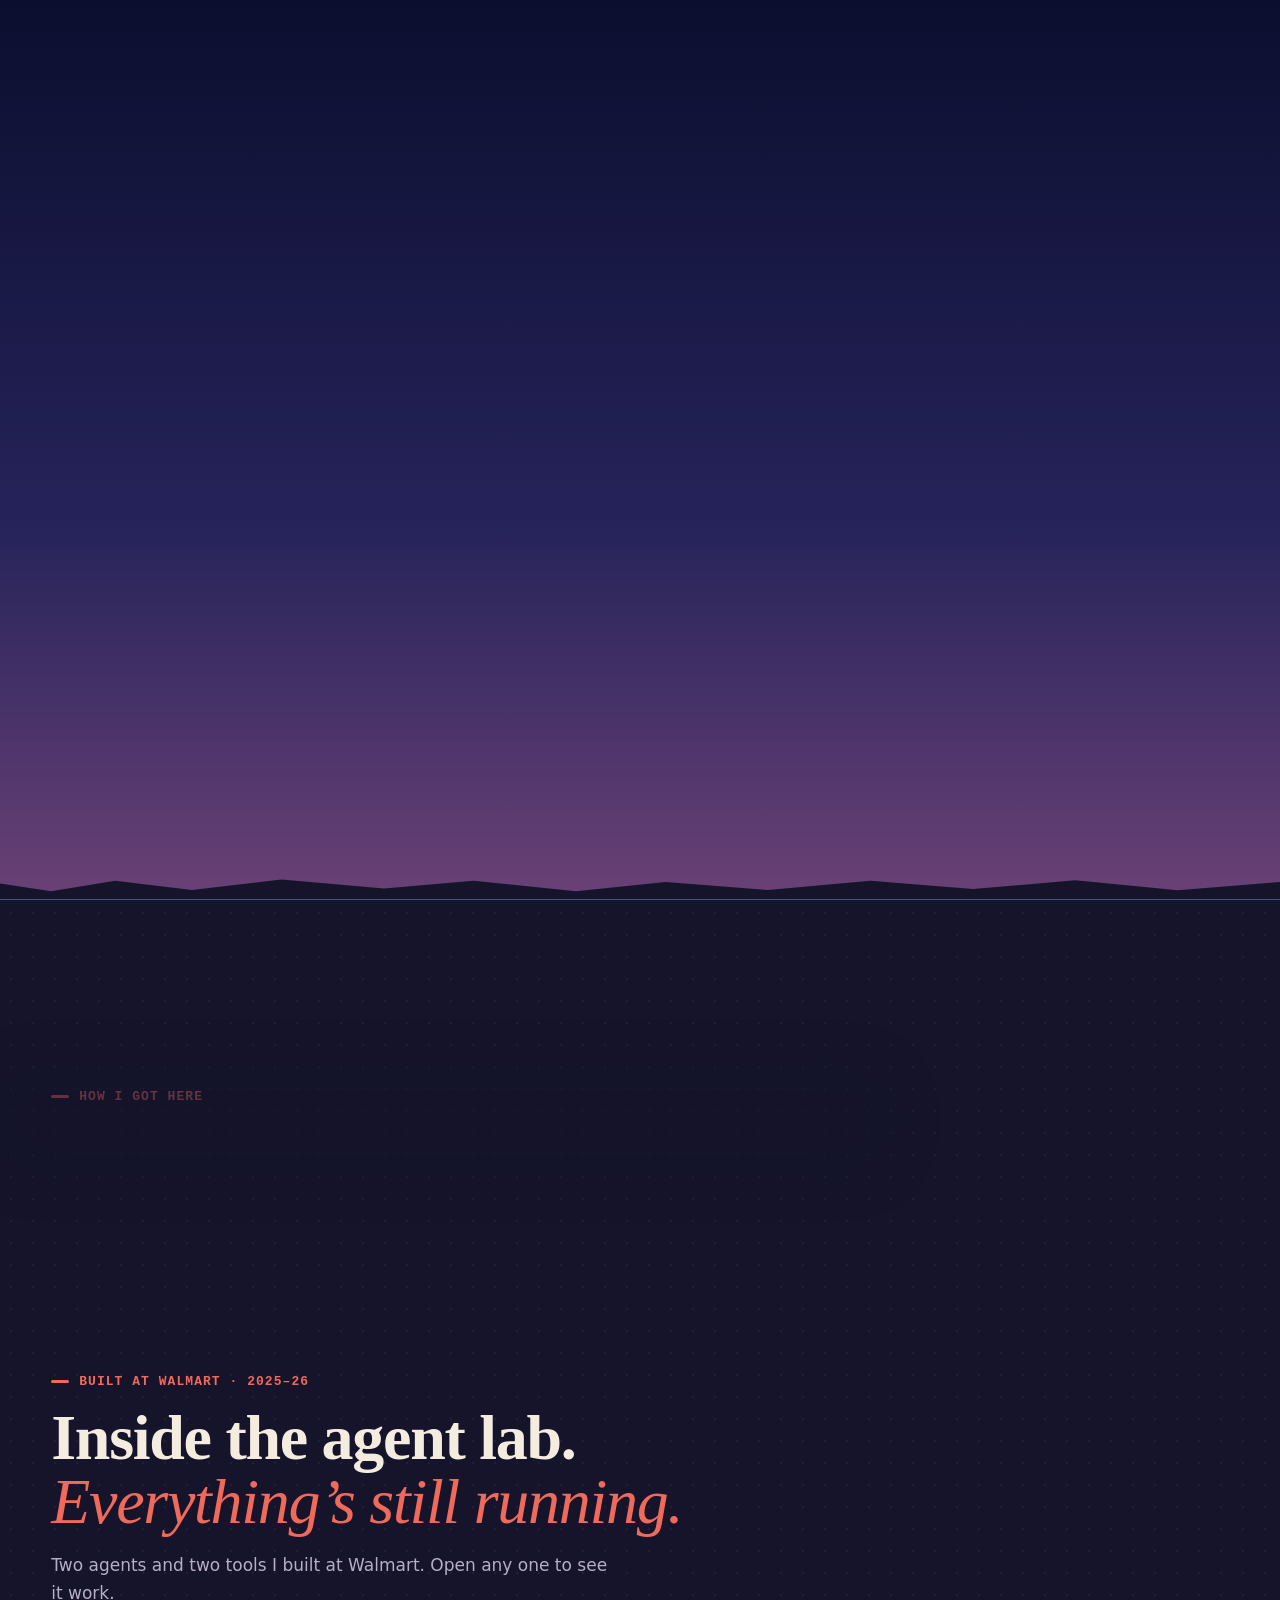
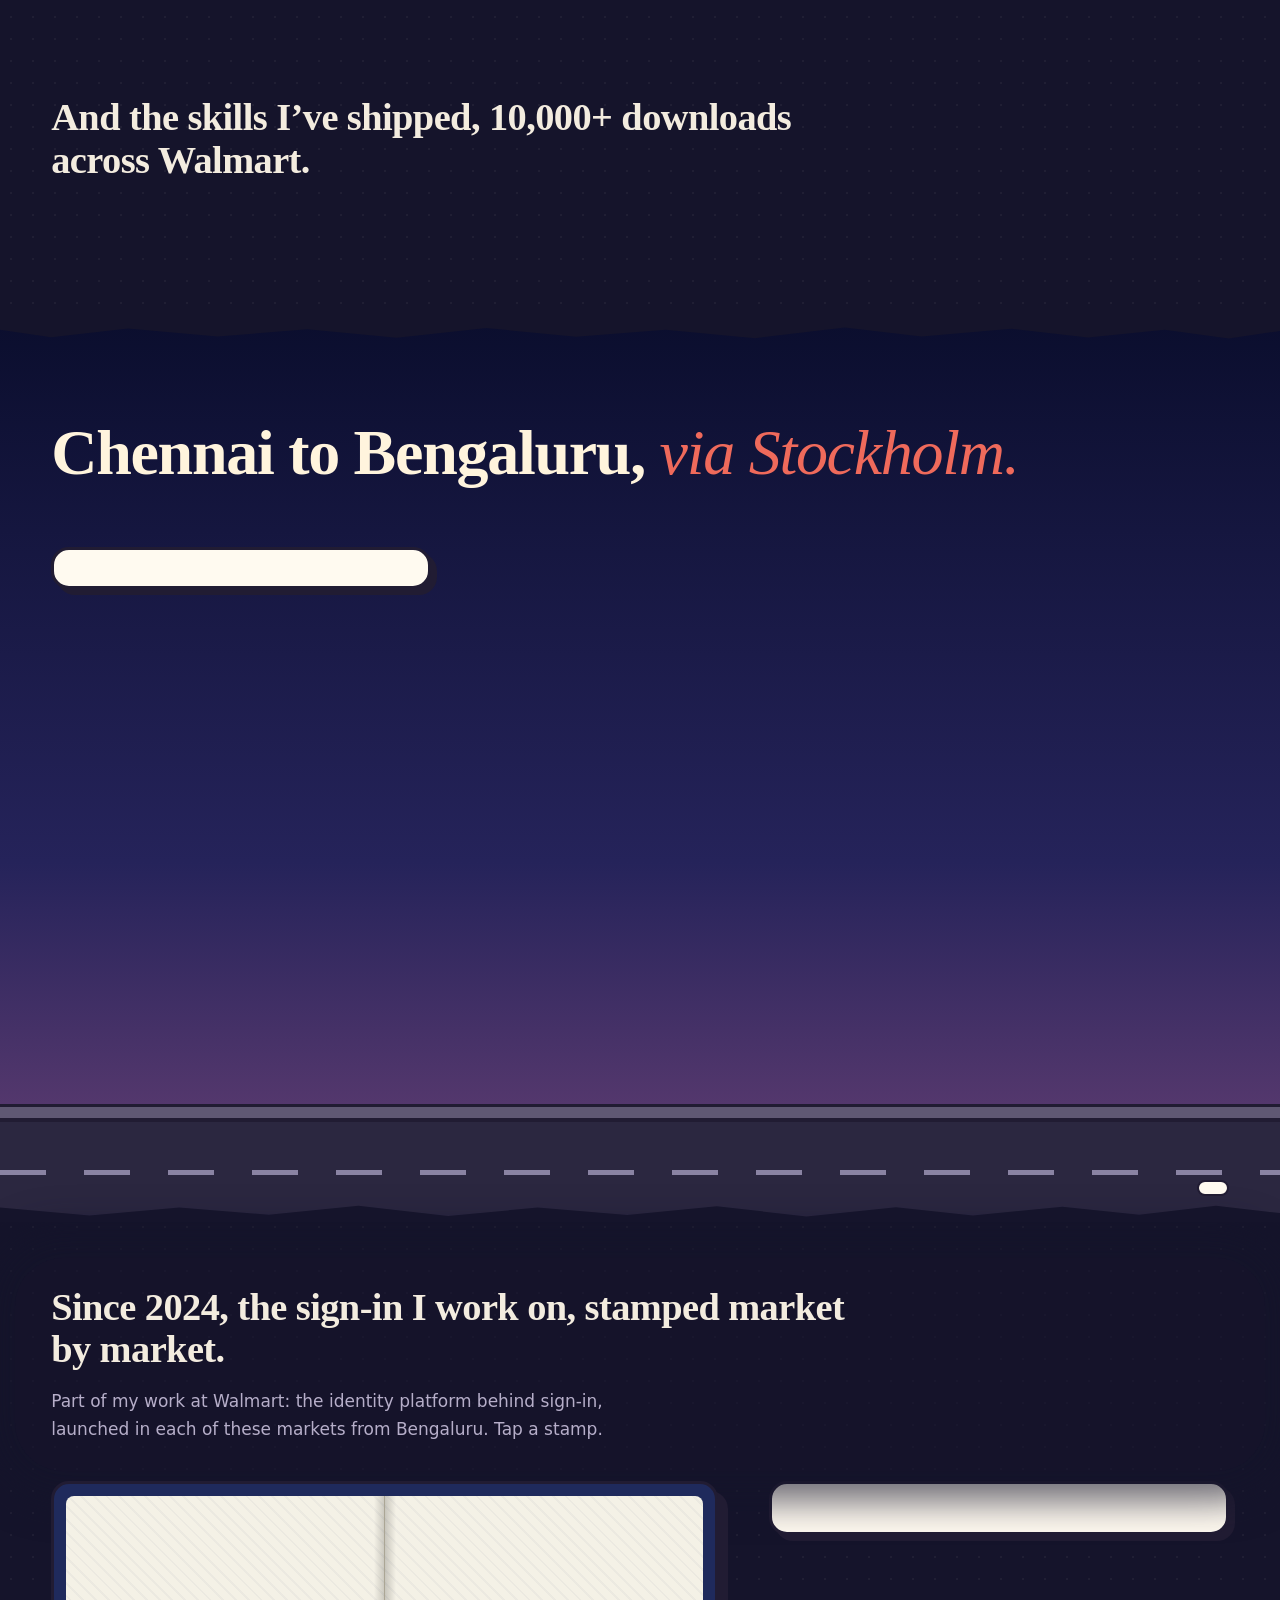
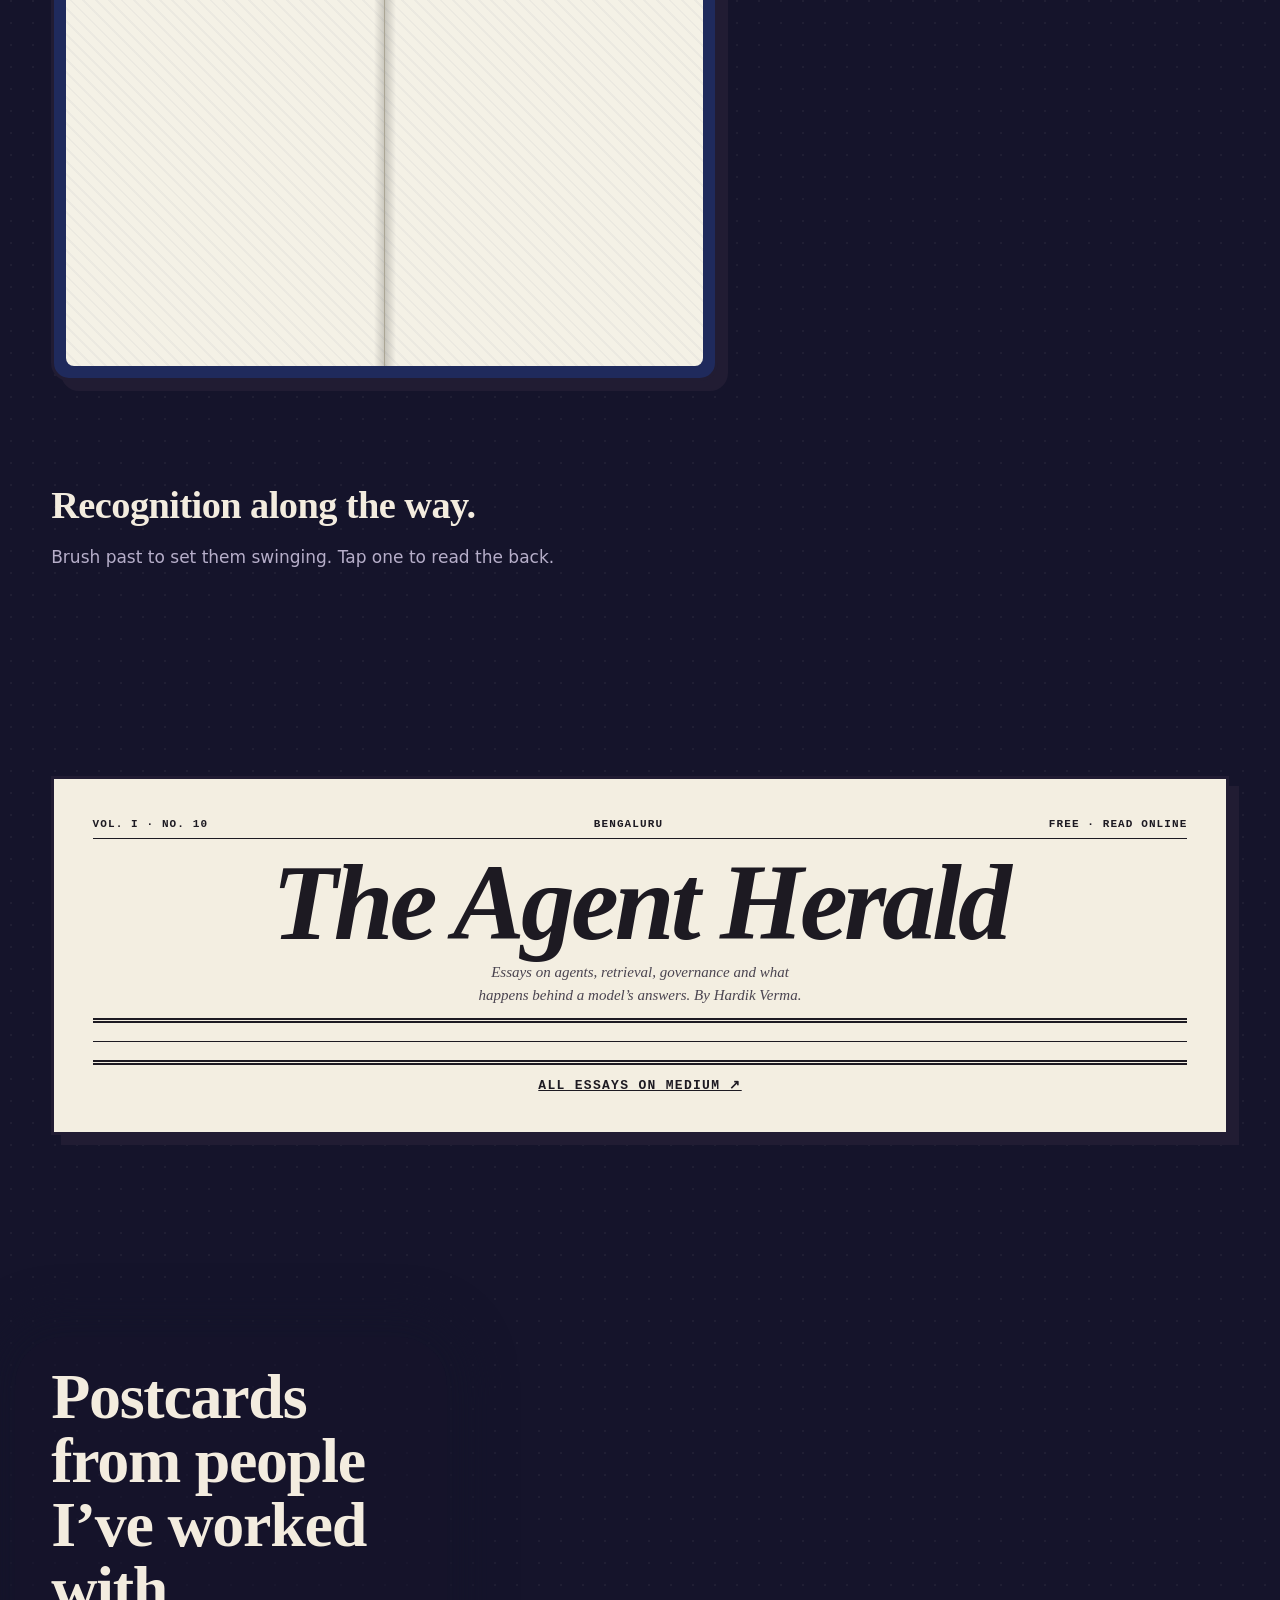
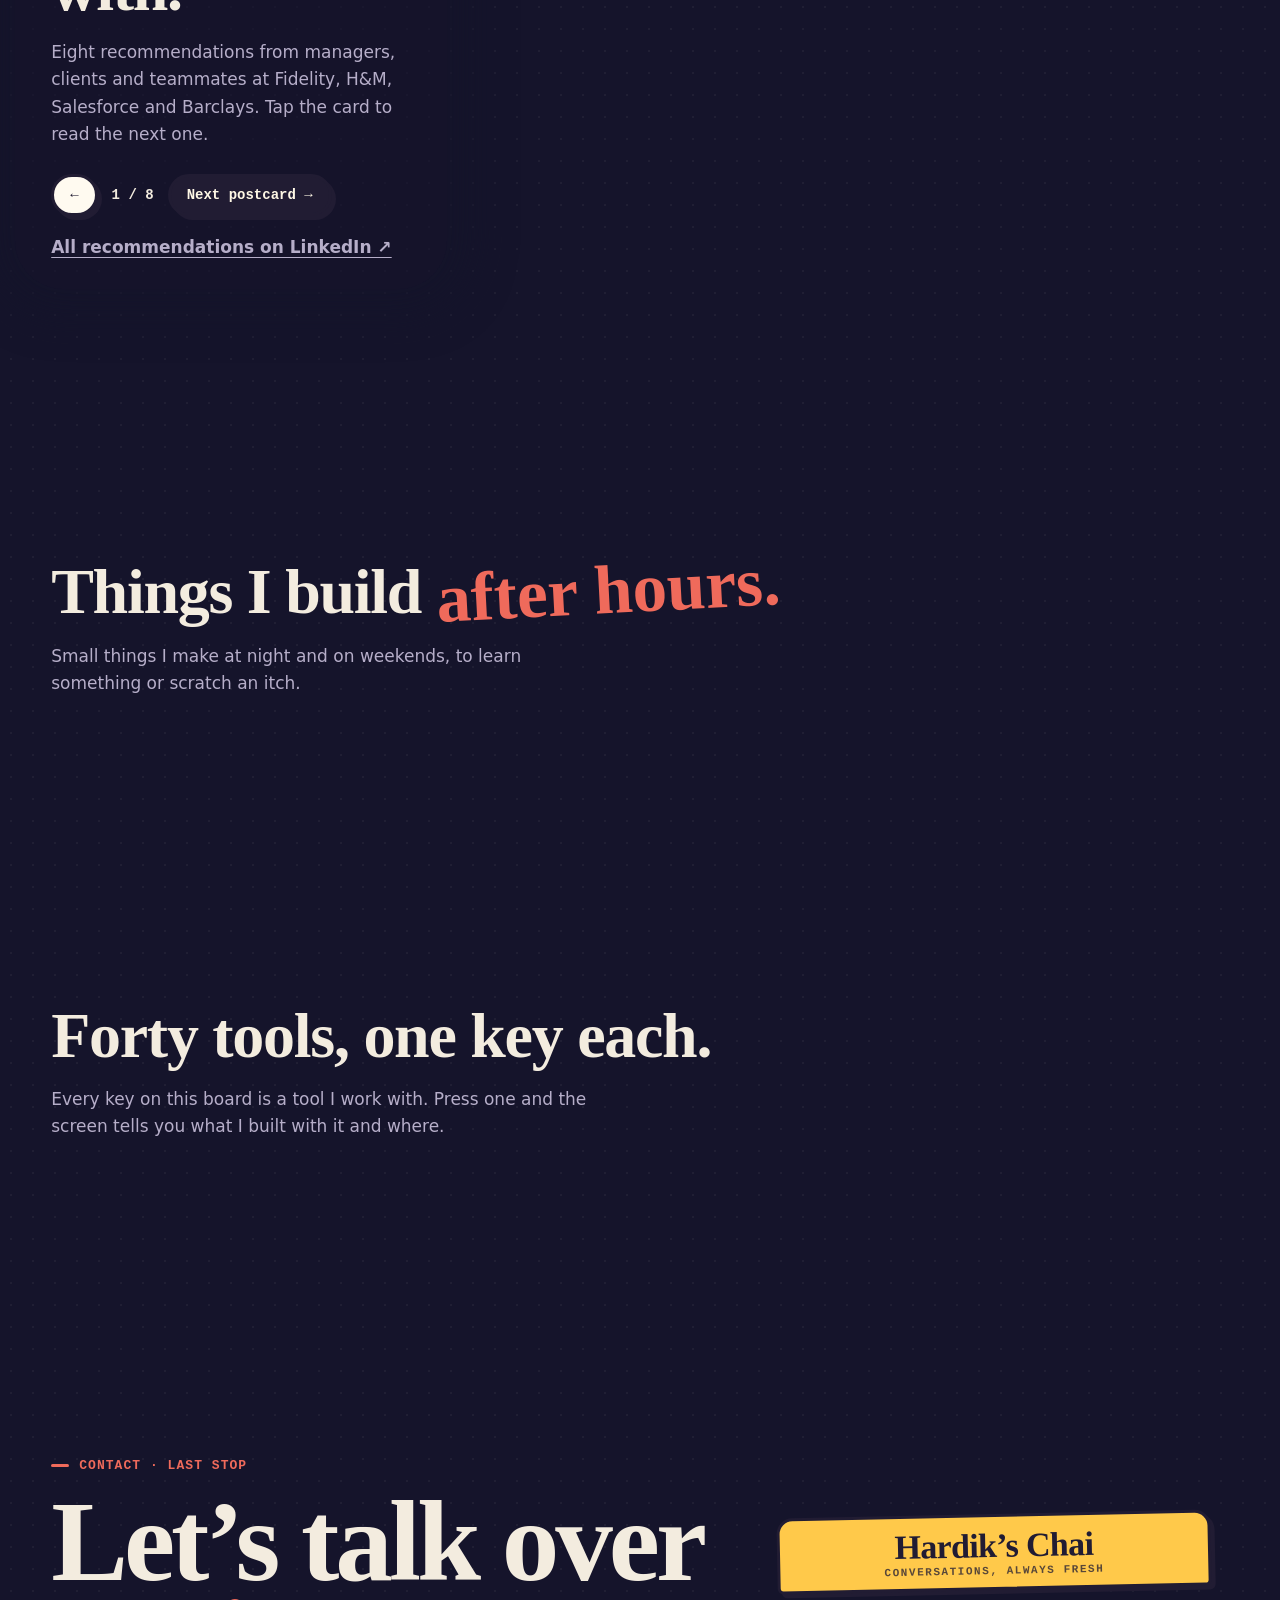
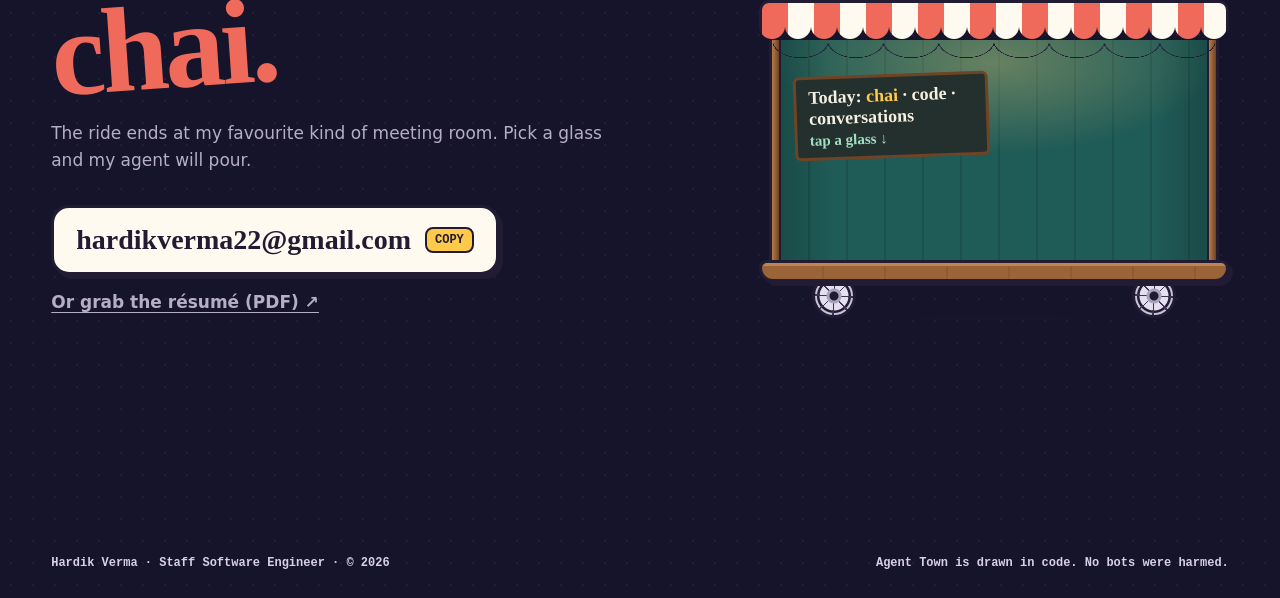
==== commit d8c495ce: "After hours: a clean list with each project's real screen - Replaces the polaroid clothesline with a" ====
--- a/index.html
+++ b/index.html
@@ -16,21 +16,21 @@
   <meta property="og:url" content="https://hardikverma22.github.io/" />
   <meta property="og:title" content="Hardik Verma | Staff Engineer, AI Agents" />
   <meta property="og:description" content="Staff Software Engineer at Walmart. I build multi-agent systems, agent tooling and the identity layer that makes agents safe to trust." />
-  <meta property="og:image" content="https://hardikverma22.github.io/og.png" />
+  <meta property="og:image" content="https://hardikverma22.github.io/og-2026.png" />
   <meta property="og:image:width" content="1200" />
   <meta property="og:image:height" content="630" />
-  <meta property="og:image:alt" content="Hardik Verma, Staff Software Engineer. I build AI agents that do real engineering work." />
+  <meta property="og:image:alt" content="Hardik Verma: I build agents that do the real work. An illustrated town of his career, with buildings for TCS, Fidelity, the agent lab and Walmart." />
   <meta name="twitter:card" content="summary_large_image" />
   <meta name="twitter:title" content="Hardik Verma | Staff Engineer, AI Agents" />
   <meta name="twitter:description" content="Multi-agent systems, agent tooling and the identity layer that makes agents safe to trust." />
-  <meta name="twitter:image" content="https://hardikverma22.github.io/og.png" />
-  <meta name="twitter:image:alt" content="Hardik Verma, Staff Software Engineer. I build AI agents that do real engineering work." />
+  <meta name="twitter:image" content="https://hardikverma22.github.io/og-2026.png" />
+  <meta name="twitter:image:alt" content="Hardik Verma: I build agents that do the real work. An illustrated town of his career, with buildings for TCS, Fidelity, the agent lab and Walmart." />
   <!-- Cloudflare Web Analytics -->
   <script type="module" src="https://static.cloudflareinsights.com/beacon.min.js" data-cf-beacon='{"token": "3b7d39e941874db887fcb4043cda900f"}'></script>
   <!-- End Cloudflare Web Analytics -->
   <script type="application/ld+json">
   {"@context":"https://schema.org","@graph":[
-    {"@type":"Person","@id":"https://hardikverma22.github.io/#person","name":"Hardik Verma","url":"https://hardikverma22.github.io/","image":"https://hardikverma22.github.io/og.png","jobTitle":"Staff Software Engineer","worksFor":{"@type":"Organization","name":"Walmart Global Tech"},"alumniOf":[{"@type":"CollegeOrUniversity","name":"SRMS College of Engineering & Technology"}],"email":"mailto:hardikverma22@gmail.com","address":{"@type":"PostalAddress","addressLocality":"Bengaluru","addressCountry":"IN"},"knowsAbout":["Multi-agent systems","Model Context Protocol","Context engineering","AI governance","OAuth 2.0 token exchange","Identity platforms","Rust","TypeScript","React"],"sameAs":["https://www.linkedin.com/in/hardikverma22/","https://github.com/hardikverma22","https://medium.com/@hardikverma22"]},
+    {"@type":"Person","@id":"https://hardikverma22.github.io/#person","name":"Hardik Verma","url":"https://hardikverma22.github.io/","image":"https://hardikverma22.github.io/og-2026.png","jobTitle":"Staff Software Engineer","worksFor":{"@type":"Organization","name":"Walmart Global Tech"},"alumniOf":[{"@type":"CollegeOrUniversity","name":"SRMS College of Engineering & Technology"}],"email":"mailto:hardikverma22@gmail.com","address":{"@type":"PostalAddress","addressLocality":"Bengaluru","addressCountry":"IN"},"knowsAbout":["Multi-agent systems","Model Context Protocol","Context engineering","AI governance","OAuth 2.0 token exchange","Identity platforms","Rust","TypeScript","React"],"sameAs":["https://www.linkedin.com/in/hardikverma22/","https://github.com/hardikverma22","https://medium.com/@hardikverma22"]},
     {"@type":"WebSite","@id":"https://hardikverma22.github.io/#website","url":"https://hardikverma22.github.io/","name":"Hardik Verma","inLanguage":"en","author":{"@id":"https://hardikverma22.github.io/#person"}}
   ]}
   </script>
@@ -91,7 +91,7 @@
           <h1 class="h1">I build agents that do the <span class="fix"><s>boring</s><svg class="fix-strike" viewBox="0 0 200 40" preserveAspectRatio="none" aria-hidden="true"><path d="M4 26 C50 14 120 30 196 12"/></svg></span> <span class="fix-new hand">real</span> <span class="fix-work">work.</span></h1>
           <p class="lede">Staff Software Engineer at Walmart Global Tech, Bengaluru.<span class="lede-more"> Ten years of shipping software, the last two teaching agents to work next to engineers.</span></p>
           <a class="proof" href="#/lab/grid"><span class="proof-k">Latest</span><span class="proof-t">Grid<span class="proof-x">, my on-call agent,</span> cuts root-cause time from 60–90 min to <b>under 5</b>.</span><span class="proof-go" aria-hidden="true">→</span></a>
-          <div class="hero-cta"><button class="btn btn-sun" id="tour-btn" type="button">Take the tour <span aria-hidden="true">→</span></button><a class="btn btn-ink" href="#contact">Say hi</a><a class="btn btn-paper btn-li" href="https://www.linkedin.com/in/hardikverma22/" target="_blank" rel="noopener" aria-label="LinkedIn"><span class="li-long">LinkedIn ↗</span><span class="li-short" aria-hidden="true">in ↗</span></a></div>
+          <div class="hero-cta"><button class="btn btn-sun" id="tour-btn" type="button">Take the tour <span aria-hidden="true">→</span></button><a class="btn btn-ink" href="#contact">Say hi</a></div>
         </div>
         <div class="balloon-lane" aria-hidden="false"><button class="balloon" id="balloon" type="button" aria-label="Play music" aria-pressed="false"></button></div>
         <nav class="town-dir" id="town-dir" aria-label="Buildings in the town"></nav>
@@ -197,14 +197,15 @@
       </div>
     </section>
 
-    <!-- ============ AFTER HOURS: clothesline ============ -->
+    <!-- ============ AFTER HOURS: side projects ============ -->
     <section id="after-hours" class="after paper" aria-labelledby="ah-h">
       <div class="wrap">
         <header class="sec-h">
           <h2 id="ah-h" class="h2">Things I build <span class="hand h2-hand">after hours.</span></h2>
-        </header>
-      </div>
-      <div class="line-wrap"><svg class="line-rope" viewBox="0 0 1600 120" preserveAspectRatio="none" aria-hidden="true"><path id="rope" d="M-20 20 Q800 110 1620 20"/></svg><ul class="line" id="line"></ul></div>
+          <p class="sub">Small things I make at night and on weekends, to learn something or scratch an itch.</p>
+        </header>
+      </div>
+      <div class="wrap"><div class="ah" id="ah"></div></div>
     </section>
 
     <!-- ============ STACK: tiffin ============ -->
--- a/src/style.css
+++ b/src/style.css
@@ -659,29 +659,8 @@
   .pc-stamp { width: 70px; height: 86px; }
 }
 
-/* ---------------- after hours: clothesline ---------------- */
+/* ---------------- after hours: side projects (afterhours.js, styles at the end) ---------------- */
 .after { padding: clamp(70px, 9vw, 120px) 0 clamp(90px, 10vw, 140px); overflow: hidden; }
-.line-wrap { position: relative; margin-top: 10px; }
-.line-rope { position: absolute; left: 0; top: 0; width: 100%; height: 120px; }
-.line-rope path { fill: none; stroke: var(--text); stroke-width: 3; }
-.line { list-style: none; margin: 0; padding: 0 var(--gutter); display: flex; justify-content: space-between; gap: 10px; position: relative; }
-.pol { flex: 0 1 190px; min-width: 150px; transform-origin: 50% -10px; animation: swing 5s ease-in-out infinite alternate; animation-delay: var(--sd); }
-@keyframes swing { from { rotate: -2deg; } to { rotate: 2.5deg; } }
-.pol-c { display: block; background: #fffdf6; color: var(--ink); border: 2.5px solid var(--ink); padding: 10px 10px 12px; text-decoration: none; box-shadow: 4px 6px 0 rgba(0, 0, 0, .18); position: relative; transition: transform .5s var(--spring); }
-.pol-c::before { content: ''; position: absolute; top: -22px; left: 50%; translate: -50% 0; width: 14px; height: 34px; border-radius: 4px; background: #c9935a; border: 2.5px solid var(--ink); }
-.pol-c:focus-visible { transform: rotate(var(--tilt, -5deg)) scale(1.06); }
-@media (hover: hover) and (pointer: fine) { .pol-c:hover { transform: rotate(var(--tilt, -5deg)) scale(1.06); } }
-.pol-art { aspect-ratio: 1; border: 2px solid var(--ink); background: radial-gradient(circle at 70% 25%, hsl(var(--h) 95% 80%), transparent 45%), linear-gradient(150deg, hsl(var(--h) 85% 65%), hsl(calc(var(--h) + 40) 75% 45%)); display: grid; place-items: center; overflow: hidden; position: relative; }
-.pol-art b { font: 900 54px/1 var(--f-display); color: #fffaf0; -webkit-text-stroke: 2.5px var(--ink); paint-order: stroke fill; rotate: -8deg; }
-.pol-art em { position: absolute; top: 8px; left: 8px; font: 700 10px var(--f-mono); font-style: normal; text-transform: uppercase; background: var(--sun); border: 2px solid var(--ink); padding: 2px 6px; border-radius: 4px; }
-.pol-cap { font: 700 23px/1 var(--f-hand); margin: 10px 2px 2px; }
-.pol-what { font-size: 13px; line-height: 1.35; color: #5d566f; margin: 4px 2px 0; }
-.pol-stack { font: 700 10px/1.3 var(--f-mono); color: #8a8399; margin: 6px 2px 0; }
-@media (max-width: 900px) {
-  .line { overflow-x: auto; justify-content: flex-start; gap: 18px; padding-top: 30px; padding-bottom: 30px; scroll-snap-type: x mandatory; }
-  .pol { flex: 0 0 200px; scroll-snap-align: center; margin-top: 0; }
-  .line-rope { display: none; }
-}
 
 /* ---------------- stack: tiffin ---------------- */
 .stack { padding: clamp(70px, 9vw, 120px) 0; }
@@ -962,12 +941,6 @@
 @media (max-width: 1000px) { .pp { grid-template-columns: 1fr; } }
 
 /* clothesline: each polaroid gets a small drawing of its project */
-.pol-art svg { width: 58%; height: 58%; filter: drop-shadow(2px 3px 0 rgba(33, 28, 51, .35)); }
-.pol-art em { font-size: 9.5px; }
-.pol-go { margin: 8px 2px 0; font: 700 11px var(--f-mono); text-transform: uppercase; letter-spacing: .06em; color: var(--rose); }
-.pol-c { height: 100%; display: flex !important; flex-direction: column; }
-.pol-stack { margin-top: auto !important; padding-top: 6px; }
-.line { align-items: flex-start; }
 
 
 
@@ -1803,19 +1776,7 @@
 }
 [data-mode='night'] .hero-cta .btn-ink { border-color: #fff4dd; box-shadow: 3px 3px 0 rgba(255, 244, 221, .35); }
 
-/* ‹ › at both ends of a sideways row (edgearrows.js) */
-.ea { display: none; }
-.ea-on > .ea { all: unset; box-sizing: border-box; position: absolute; z-index: 4; top: var(--ea-y, 50%); translate: 0 -50%; width: 44px; height: 44px; border-radius: 50%; display: grid; place-items: center; cursor: pointer; background: #fffaf0; color: var(--ink); border: 2.5px solid var(--ink); box-shadow: 3px 3px 0 var(--ink); transition: opacity .25s, transform .25s var(--spring); -webkit-tap-highlight-color: transparent; }
-.ea svg { width: 20px; height: 20px; fill: none; stroke: currentColor; stroke-width: 3; stroke-linecap: round; stroke-linejoin: round; }
-.ea-on > .ea-l { left: 8px; }
-.ea-on > .ea-r { right: 8px; }
-.ea-on > .ea:active { transform: translate(2px, 2px); box-shadow: 1px 1px 0 var(--ink); }
-.ea-on > .ea:focus-visible { outline: 3px solid var(--sun); outline-offset: 3px; }
-.ea-on > .ea:disabled { opacity: .35; cursor: default; box-shadow: none; }
 /* the polaroids: arrows level with the photos, not over the captions */
-.line-wrap { --ea-y: 31%; }
-.ea-on > .line { scrollbar-width: none; }
-.ea-on > .line::-webkit-scrollbar { display: none; }
 
 /* ---------------- stack: the keyboard (keyboard.js) ---------------- */
 .keyboard { margin-top: 34px; max-width: 1060px; }
@@ -1994,7 +1955,7 @@
    Everything you can tap gives a little under the finger. It uses the separate `scale` property so it
    stacks on top of each element's own tilt and lift instead of replacing them, and it lands instantly:
    the press is the one moment that should never wait. */
-:is(.pin, .stamp, .pol-c, .glass, .mt-card, .dev, .logo, .mode, .music, .nav a, .gz-grid a, .tp-links a,
+:is(.pin, .stamp, .glass, .mt-card, .dev, .logo, .mode, .music, .nav a, .gz-grid a, .tp-links a,
   .case-back, .case-nav button, .cs-next button, .cs-replay, .gf-ctl button, .balloon, .nudge, .mr-hang, .pc-stack, .kb-key):active { scale: .97; }
 .nav a:active { scale: .94; }
 
@@ -2255,7 +2216,7 @@
 /* while the intro moves the tags, their own hover/fade transitions stay out of the way (they'd chase every frame) */
 .intro :is(.pin, .pin-tag) { transition: none !important; }
 
-/* ---------------- the welcome (prefs.js): the guide bot asks two things in the open sky ----------------
+/* ---------------- the welcome (prefs.js): a card asks two things in the open sky ----------------
    The sky behind it is the real hero sky (the town is still hidden), so picking day or night shows at once. */
 @property --gw-veil { syntax: '<number>'; inherits: true; initial-value: 1; }
 .tix-open, .tix-open body { overflow: hidden; }
@@ -2263,23 +2224,9 @@
   background: radial-gradient(90% 70% at 50% 45%, transparent 30%, rgba(12, 10, 34, calc(.38 * var(--gw-veil))) 100%); }
 .gw:not(.first) { background: color-mix(in srgb, var(--ink) calc(38% * var(--gw-veil)), transparent); backdrop-filter: blur(calc(6px * var(--gw-veil))); }
 .gw-wrap { position: relative; display: grid; justify-items: center; width: min(470px, 100%); }
-.gw-bot { position: relative; z-index: 2; width: 116px; height: 140px; margin-bottom: -6px; }
-.gw-bot-in, .gw-float { position: absolute; inset: 0; }
-.gw-float { animation: gwfloat 2.8s ease-in-out infinite; }
-.gw-bot svg { position: absolute; inset: 0; width: 100%; height: 100%; overflow: visible; }
-.gw-bot .bd-arm { animation: wave 1.4s ease-in-out infinite; transform-box: fill-box; transform-origin: 0 100%; }
-.gw-happy { opacity: 0; }
-.gw-happy path { fill: none; stroke: #7dffb0; stroke-width: 2.8; stroke-linecap: round; filter: drop-shadow(0 0 3px #7dffb0); }
-.gw-bot.happy .bd-eyes { opacity: 0; }
-.gw-bot.happy .gw-happy { opacity: 1; }
-@keyframes gwfloat { 50% { translate: 0 -8px; } }
 
 .gw-card { position: relative; width: 100%; padding: 22px 24px 20px; background: #fffaf0; color: var(--ink); border: 2px solid var(--ink); border-radius: 26px;
   box-shadow: 0 30px 60px -28px rgba(10, 8, 30, .6), 0 2px 0 rgba(33, 28, 51, .08); }
-/* the bubble's tail points up at the bot */
-.gw-card::before, .gw-card::after { content: ''; position: absolute; left: 50%; translate: -50% 0; width: 0; height: 0; border-style: solid; }
-.gw-card::before { bottom: 100%; border-width: 0 13px 15px; border-color: transparent transparent var(--ink); }
-.gw-card::after { bottom: calc(100% - 3px); border-width: 0 10px 12px; border-color: transparent transparent #fffaf0; }
 .gw-hi { margin: 0; font-size: 26px; line-height: 1; color: var(--rose-ink); rotate: -2deg; }
 .gw-h { margin: 8px 0 4px; font: 800 clamp(21px, 2.6vw, 25px)/1.15 var(--f-display); font-variation-settings: 'SOFT' 100, 'WONK' 1; letter-spacing: -.012em; text-wrap: balance; }
 .gw-row { margin: 16px 0 0; padding: 0; border: 0; min-width: 0; }
@@ -2301,20 +2248,12 @@
 @media (hover: hover) and (pointer: fine) { .gw-go:hover { background: var(--sun); color: var(--ink); } .gw-go:hover span { translate: 4px 0; } }
 .gw-go:focus-visible { outline: 3px solid var(--rose-ink); outline-offset: 3px; }
 .gw-fine { flex: 1; min-width: 150px; font: 600 12.5px/1.35 var(--f-body); color: var(--ink-2); }
-.gw-spark { position: fixed; z-index: 3; width: 8px; height: 8px; pointer-events: none; background: var(--sun); clip-path: polygon(50% 0, 62% 38%, 100% 50%, 62% 62%, 50% 100%, 38% 62%, 0 50%, 38% 38%); }
 [data-mode='night'] .gw-card { box-shadow: 0 30px 70px -26px rgba(0, 0, 0, .85), 0 0 0 1px rgba(255, 244, 221, .06); }
 @media (max-width: 520px) {
-  .gw-bot { width: 92px; height: 112px; }
   .gw-card { padding: 18px 16px 16px; border-radius: 22px; }
   .gw-opt span { font-size: 13.5px; padding: 7px 12px 7px 10px; min-height: 40px; }
   .gw-go { width: 100%; justify-content: center; }
 }
-@media (prefers-reduced-motion: reduce) { .gw-float, .gw-bot .bd-arm { animation: none; } }
-/* the bot a touch bigger, with a soft halo so its dark outline still reads against the night sky */
-.gw-bot { width: 136px; height: 164px; }
-.gw-bot::before { content: ''; position: absolute; inset: 4% -30% 18%; border-radius: 50%; background: radial-gradient(closest-side, rgba(255, 244, 221, .55), rgba(255, 244, 221, 0)); opacity: 0; transition: opacity .8s; pointer-events: none; }
-[data-mode='night'] .gw-bot::before { opacity: 1; }
-@media (max-width: 520px) { .gw-bot { width: 104px; height: 126px; } }
 /* phones held upright: the town is a short strip, and the sun and moon sat down among the buildings,
    leaning on the tower. Smaller, and up in the clear corner of sky to the right of the tower. */
 @media (max-aspect-ratio: 3/4) {
@@ -2327,7 +2266,6 @@
 }
 /* phones: a more compact welcome, so the sun or moon shows in the sky beneath it */
 @media (max-width: 520px) {
-  .gw-bot { width: 88px; height: 106px; }
   .gw-card { padding: 16px 16px 14px; }
   .gw-h { font-size: 20px; }
   .gw-row { margin-top: 12px; }
@@ -2335,3 +2273,202 @@
   .gw-go-row { margin-top: 16px; padding-top: 14px; }
   .gw-fine { display: none; }
 }
+
+/* ---------------- calmer town (Nov 2026) ----------------
+   Each building already carries its own sign, so its tag (name and years) only shows while you point at the
+   building or the tag's spot, springing up from the roof. The kite is put away: one thing in the sky
+   (the balloon) is enough. */
+.pin { opacity: 0; transition: opacity .25s var(--out); }
+.pin .pin-tag { translate: 0 8px; scale: .92; transition: translate .45s var(--spring), scale .45s var(--spring), background-color .25s, color .25s, border-color .25s; }
+.pin.lit, .pin:focus-visible { opacity: 1; }
+.pin.lit .pin-tag, .pin:focus-visible .pin-tag { translate: 0 0; scale: 1; }
+@media (hover: hover) and (pointer: fine) { .pin:hover { opacity: 1; } .pin:hover .pin-tag { translate: 0 0; scale: 1; } }
+.bld[data-id='home'] > .dayonly, .flier .dayonly { display: none; }
+/* every building now carries its own sign (the house got one too), so the floating tags are retired.
+   Phones keep the "tap a building" list under the headline. */
+.pins .pin { display: none; }
+.lit.lit-text.sign-s { font-size: 10px; letter-spacing: .05em; }
+
+/* ---------------- journey art (journey-art.js): full city panoramas with small living details ----------------
+   Each scene is right-anchored and as wide as its height allows, so phones see the landmark end. */
+.jr-sky { position: absolute; inset: 0 0 auto 0; height: 70%; pointer-events: none; }
+.jr-sky svg { width: 100%; height: 100%; display: block; overflow: visible; }
+.jr-cities { overflow: hidden; height: 82%; }
+.city { inset: 0; right: 0; height: auto; max-width: none; aspect-ratio: auto; }
+.city svg { position: absolute; right: 0; bottom: 0; height: 100%; width: auto; aspect-ratio: 4; overflow: visible; }
+.city-name { z-index: 2; }
+@media (max-width: 760px) { .city { max-width: none; } }
+
+.ja-sway { animation: jasway 4.2s ease-in-out var(--sd, 0s) infinite alternate; }
+@keyframes jasway { from { rotate: -2.2deg; } to { rotate: 2.2deg; } }
+.ja-flag { animation: jaflag 1.6s ease-in-out infinite alternate; }
+@keyframes jaflag { from { scale: 1 1; } to { scale: .82 1.04; } }
+.ja-waves { animation: jawaves 3.2s linear infinite; }
+@keyframes jawaves { to { translate: 22px 0; } }
+.ja-bob { animation: jabob 2.6s ease-in-out var(--bd, 0s) infinite alternate; }
+@keyframes jabob { from { rotate: -3deg; translate: 0 0; } to { rotate: 3deg; translate: 0 2px; } }
+.ja-ferry { animation: jaferry 46s linear infinite; }
+@keyframes jaferry { from { translate: -120px 0; } to { translate: 1720px 0; } }
+.ja-metro { animation: jametro 16s linear infinite; }
+@keyframes jametro { from { translate: -300px 0; } to { translate: 1700px 0; } }
+.ja-jib { animation: jajib 9s ease-in-out infinite alternate; }
+@keyframes jajib { from { scale: 1 1; } to { scale: .72 1; } }
+.ja-hook { animation: jahook 3s ease-in-out infinite alternate; }
+@keyframes jahook { from { scale: 1 .7; } to { scale: 1 1.1; } }
+.ja-kite { animation: jakite 3.4s ease-in-out infinite alternate; }
+@keyframes jakite { from { rotate: -2deg; } to { rotate: 2.4deg; } }
+.ja-peck { animation: peck 4s ease-in-out var(--pk, 0s) infinite; }
+.ja-smoke circle { transform-box: fill-box; transform-origin: center; animation: puff 4s ease-out infinite; }
+.ja-fly { animation: jafly var(--fd, 40s) linear var(--fdl, 0s) infinite; }
+@keyframes jafly { from { translate: -200px 0; } to { translate: 1800px -30px; } }
+.ja-glide { animation: jaglide 7s ease-in-out var(--gd, 0s) infinite alternate; }
+@keyframes jaglide { from { translate: -30px 6px; rotate: -4deg; } to { translate: 40px -8px; rotate: 4deg; } }
+.ja-cloud { animation: jacloud var(--cd, 120s) linear var(--cdl, 0s) infinite; }
+@keyframes jacloud { from { translate: -300px 0; } to { translate: 1700px 0; } }
+.ja-petals ellipse { animation: japetal 7s linear var(--pd, 0s) infinite; opacity: 0; }
+@keyframes japetal { 0% { translate: 0 0; rotate: 0deg; opacity: 0; } 10% { opacity: 1; } 100% { translate: 40px 60px; rotate: 360deg; opacity: 0; } }
+.ja-beam { opacity: 0; transform-box: view-box; transform-origin: 1446px 174px; animation: jabeam 6s ease-in-out infinite alternate; transition: opacity .8s; }
+[data-mode='night'] .ja-beam { opacity: .2; }
+@keyframes jabeam { from { rotate: -14deg; } to { rotate: 10deg; } }
+.ja-glow { opacity: 0; transition: opacity .8s; }
+[data-mode='night'] .ja-glow { opacity: .3; }
+.lit.far { fill: #ffe29a; }
+[data-mode='night'] .jr-pin .lit.far { opacity: .75; }
+@media (prefers-reduced-motion: reduce) {
+  .jr-pin [class^='ja-'], .jr-pin [class*=' ja-'], .ja-smoke circle, .ja-petals ellipse { animation: none !important; }
+  .ja-ferry { translate: 1100px 0; } .ja-metro { translate: 300px 0; }
+}
+.jr-cities { bottom: 200px; height: 78%; }
+@media (max-width: 760px) { .jr-cities { bottom: 170px; } }
+/* more life: balloons, a Ferris wheel, a plane, a cow, glinting glass, the journey's own sun and moon */
+.ja-float { animation: jafloat 7s ease-in-out var(--fl, 0s) infinite alternate; }
+@keyframes jafloat { from { translate: 0 0; } 50% { translate: 14px -10px; } to { translate: 26px 6px; } }
+.ja-wheel { animation: spin 40s linear infinite; }
+.ja-gondola { animation: spin 40s linear infinite reverse; }
+.ja-tail { animation: tail 1.8s ease-in-out infinite alternate; }
+.ja-graze { animation: jagraze 5s ease-in-out infinite; }
+@keyframes jagraze { 0%, 30%, 100% { rotate: 0deg; } 45%, 80% { rotate: 22deg; } }
+.ja-glint { animation: jaglint 5s ease-in-out infinite; }
+@keyframes jaglint { 0%, 50% { translate: 0 0; } 85%, 100% { translate: 190px 0; } }
+.ja-plane { animation: japlane 30s linear -8s infinite; }
+@keyframes japlane { from { translate: -200px 40px; } to { translate: 1800px -30px; } }
+.ja-rays { animation: spin 50s linear infinite; }
+.ja-sun { transition: opacity .8s, translate 1.4s var(--out); }
+.ja-moon { opacity: 0; translate: 0 40px; transition: opacity .8s, translate 1.4s var(--out); }
+[data-mode='night'] .ja-sun, [data-mode='dusk'] .ja-sun { opacity: 0; translate: 0 60px; }
+[data-mode='night'] .ja-moon { opacity: 1; translate: 0 0; }
+.ja-cloud > g { animation: jacbob 6s ease-in-out infinite alternate; }
+@keyframes jacbob { to { translate: 0 6px; } }
+@media (prefers-reduced-motion: reduce) { .ja-wheel, .ja-gondola, .ja-rays, .ja-cloud > g { animation: none !important; } }
+.jr-sky svg { position: absolute; left: 50%; top: 0; translate: -50% 0; width: max(100%, 1100px); height: auto; aspect-ratio: 4; }
+/* journey layers: colour tokens per plane (far → near), haze, window tint, sea */
+.jr-pin { --jl1: #cfe1f0; --jl2: #aac6df; --jl3: #7f9fc2; --jl4: #4f7192; --jlh: #eef6fc; --jlw: rgba(255, 255, 255, .38); --jlb: rgba(214, 90, 74, .55); --jls: #9fd3ea; }
+[data-mode='dusk'] .jr-pin { --jl1: #f0c3b8; --jl2: #d99fa2; --jl3: #a8789a; --jl4: #6c4f7a; --jlh: #ffe2cf; --jlw: rgba(255, 236, 214, .4); --jls: #f2b0a0; }
+[data-mode='night'] .jr-pin { --jl1: #2f3168; --jl2: #26285a; --jl3: #1d1e4a; --jl4: #141536; --jlh: #3b3474; --jlw: rgba(255, 244, 221, .08); --jlb: rgba(160, 70, 90, .35); --jls: #2a3a6e; }
+.ja-mist { animation: jamist 26s ease-in-out infinite alternate; }
+@keyframes jamist { to { translate: 120px 0; } }
+.ja-breathe { animation: jabreathe 6s ease-in-out var(--sd, 0s) infinite alternate; }
+@keyframes jabreathe { from { rotate: -1.6deg; scale: 1 1; } to { rotate: 1.8deg; scale: 1.02 .98; } }
+.ja-shimmer path { animation: jashim 3.2s ease-in-out infinite; }
+@keyframes jashim { 0%, 100% { opacity: 0; translate: -6px 0; } 50% { opacity: .85; translate: 6px 0; } }
+.ja-halo { transform-box: fill-box; transform-origin: center; animation: jahalo 5s ease-in-out infinite alternate; }
+@keyframes jahalo { to { scale: 1.15; opacity: .8; } }
+[data-mode='night'] .ja-beam { opacity: 1; }
+@media (prefers-reduced-motion: reduce) { .ja-mist, .ja-breathe, .ja-shimmer path, .ja-halo { animation: none !important; } .ja-shimmer path { opacity: .6; } }
+/* journey night: one tint dims the coloured scene; lights sit above it */
+.jr-pin { --jl1: #d4e6f3; --jl2: #b4cfe5; --jlh: #eef6fc; --jlw: rgba(255, 255, 255, .4); }
+[data-mode='dusk'] .jr-pin { --jl1: #f0c9bd; --jl2: #dfaaa8; --jlh: #ffe6d6; --jlw: rgba(255, 236, 214, .45); }
+[data-mode='night'] .jr-pin { --jl1: #6f6cb0; --jl2: #5c5aa0; --jlh: #8d80c8; --jlw: rgba(255, 244, 221, .12); }
+.ja-tint { fill: #1b1850; mix-blend-mode: multiply; opacity: 0; transition: opacity 1.2s ease; pointer-events: none; }
+[data-mode='dusk'] .ja-tint { opacity: .22; }
+[data-mode='night'] .ja-tint { opacity: .62; }
+.ja-hglow { mix-blend-mode: screen; opacity: 0; transition: opacity 1.6s ease .4s; }
+[data-mode='dusk'] .ja-hglow { opacity: .35; }
+[data-mode='night'] .ja-hglow { opacity: .55; }
+.ja-bulb { fill: #ffe7a3; opacity: 0; transition: opacity .5s ease calc(var(--wd, 0s) * .3); }
+[data-mode='night'] .ja-bulb { opacity: 1; transition: opacity .6s ease calc(var(--wd, 0s) + .6s); animation: jabulb 2.6s ease-in-out var(--bd, 0s) infinite alternate; filter: drop-shadow(0 0 2px rgba(255, 210, 120, .9)); }
+@keyframes jabulb { to { fill: #fff6d8; fill-opacity: .55; } }
+.ja-refl { opacity: 0; transition: opacity .8s; }
+[data-mode='night'] .ja-refl { opacity: .7; animation: jarefl 2.4s ease-in-out var(--rd, 0s) infinite alternate; }
+@keyframes jarefl { from { scale: 1 .7; translate: -1px 0; } to { scale: 1 1.15; translate: 1px 2px; } }
+.jr-pin .ja-refl { transform-box: fill-box; transform-origin: 50% 0; }
+[data-mode='night'] .jr-pin .ja-shimmer path { stroke: #ffe7a3; }
+@media (prefers-reduced-motion: reduce) { [data-mode='night'] .ja-bulb, [data-mode='night'] .ja-refl { animation: none; } }
+.jr-hills { transition: filter 1.2s ease; }
+[data-mode='night'] .jr-hills { filter: brightness(.62) saturate(.75) hue-rotate(-8deg); }
+[data-mode='dusk'] .jr-hills { filter: brightness(.88) saturate(.9); }
+/* night dims each coloured building on its own, so lights drawn after it sit on it and nothing behind shows through */
+.ja-dim { transition: filter 1.2s ease; }
+[data-mode='dusk'] .ja-dim { filter: brightness(.86) saturate(.95) sepia(.12); }
+[data-mode='night'] .ja-dim { filter: brightness(.42) saturate(.75) hue-rotate(12deg); }
+.city svg { max-width: none; }
+@media (max-width: 760px) { .jr-cities { height: 70%; } }
+[data-mode='night'] .jr-pin { --jl1: #36377a; --jl2: #2a2b63; --jlh: #4a4290; --jlw: rgba(255, 244, 221, .07); }
+[data-mode='night'] .jr-pin { --jlh: #39336f; }
+[data-mode='night'] .ja-hglow { opacity: .28; }
+.ja-metro { animation: jametro 24s linear infinite; }
+@keyframes jametro { from { translate: -820px 0; } to { translate: 1700px 0; } }
+.ja-headbeam { opacity: 0; transition: opacity .8s; }
+[data-mode='night'] .ja-headbeam { opacity: .3; }
+
+
+/* ---------------- after hours: side projects (afterhours.js) ----------------
+   Wide screens: a numbered list on the left, the picked project's real screen on the right (every panel
+   shares one grid cell; only the picked one shows). Phones: one plain card per project. */
+.ah-list { list-style: none; margin: 0; padding: 0; display: grid; grid-template-columns: minmax(0, 5fr) minmax(0, 7fr); column-gap: clamp(28px, 4.5vw, 72px); align-items: start; }
+.ah-item { display: contents; }
+.ah-row { all: unset; box-sizing: border-box; grid-column: 1; grid-row: var(--i); position: relative; display: grid; grid-template-columns: 34px 1fr auto; align-items: center; gap: 14px; width: 100%; padding: 20px 4px 20px 0; border-top: 1.5px solid color-mix(in srgb, var(--text) 16%, transparent); cursor: pointer; -webkit-tap-highlight-color: transparent; }
+.ah-item:last-child .ah-row { border-bottom: 1.5px solid color-mix(in srgb, var(--text) 16%, transparent); }
+.ah-row::before { content: ''; position: absolute; left: 0; top: -1.5px; height: 3px; width: 100%; background: var(--rose); transform: scaleX(0); transform-origin: 0 50%; transition: transform .5s var(--out); }
+.ah-item.on .ah-row::before { transform: scaleX(1); }
+.ah-n { font: 700 13px var(--f-mono); color: var(--text-2); transition: color .3s; }
+.ah-item.on .ah-n { color: var(--rose-ink); }
+.ah-t { display: grid; gap: 4px; min-width: 0; }
+.ah-t b { font: 800 clamp(22px, 2.1vw, 28px)/1.1 var(--f-display); font-variation-settings: 'SOFT' 100; letter-spacing: -.01em; color: var(--text); opacity: .55; transition: opacity .3s, translate .45s var(--out); }
+.ah-t span { font-size: 15px; line-height: 1.4; color: var(--text-2); opacity: .7; transition: opacity .3s; }
+.ah-item.on .ah-t b { opacity: 1; translate: 4px 0; }
+.ah-item.on .ah-t span { opacity: 1; }
+.ah-tag { font: 700 10.5px var(--f-mono); letter-spacing: .08em; text-transform: uppercase; padding: 4px 9px; border-radius: 999px; color: var(--text-2); box-shadow: inset 0 0 0 1.5px color-mix(in srgb, var(--text) 25%, transparent); }
+.ah-tag.new { color: var(--ink); background: var(--sun); box-shadow: none; }
+@media (hover: hover) and (pointer: fine) { .ah-row:hover .ah-t b { opacity: 1; } }
+.ah-row:focus-visible { outline: 3px solid var(--rose-ink); outline-offset: 4px; border-radius: 6px; }
+
+.ah-panel { grid-column: 2; grid-row: 1 / span 5; opacity: 0; visibility: hidden; transition: opacity .35s ease, visibility 0s .35s; }
+.ah-item.on .ah-panel { opacity: 1; visibility: visible; transition: opacity .45s ease; }
+.ah-frame { margin: 0; border: 2.5px solid var(--ink); border-radius: 16px; overflow: hidden; background: #fffaf0; box-shadow: 7px 8px 0 var(--ink); }
+[data-mode='night'] .ah-frame { box-shadow: 7px 8px 0 rgba(0, 0, 0, .45); }
+.ah-bar { display: flex; align-items: center; gap: 6px; height: 34px; padding: 0 14px; background: #f1e7d4; border-bottom: 2px solid var(--ink); }
+.ah-bar i { width: 10px; height: 10px; border-radius: 50%; background: #e0533f; }
+.ah-bar i:nth-child(2) { background: #f2b134; } .ah-bar i:nth-child(3) { background: #5fb3a1; }
+.ah-bar span { margin-left: 10px; font: 700 12px var(--f-mono); color: #5d566f; white-space: nowrap; overflow: hidden; text-overflow: ellipsis; }
+.ah-screen { aspect-ratio: 16 / 10; overflow: hidden; background: #e9e4da; }
+.ah-media { width: 100%; height: 100%; display: block; object-fit: cover; object-position: 50% 0; scale: 1.04; transition: scale 1.1s var(--out); }
+.ah-item.on .ah-media { scale: 1; }
+.ah-info { padding: 22px 2px 0; display: grid; gap: 14px; }
+.ah-info > * { translate: 0 10px; opacity: 0; transition: translate .5s var(--out), opacity .4s; }
+.ah-item.on .ah-info > * { translate: 0 0; opacity: 1; }
+.ah-item.on .ah-info > :nth-child(2) { transition-delay: .06s; } .ah-item.on .ah-info > :nth-child(3) { transition-delay: .12s; }
+.ah-what { margin: 0; font-size: 17px; line-height: 1.5; color: var(--text); max-width: 60ch; }
+.ah-stack { display: flex; flex-wrap: wrap; gap: 6px; margin: 0; }
+.ah-stack span { padding: 4px 10px; border-radius: 999px; font: 700 11.5px var(--f-mono); color: var(--text-2); background: color-mix(in srgb, var(--text) 7%, transparent); }
+.ah-links { display: flex; flex-wrap: wrap; gap: 10px; margin: 0; }
+.ah-go { display: inline-flex; align-items: center; gap: 6px; padding: 11px 18px; border-radius: 999px; background: var(--ink); color: #fff8e6; border: 2px solid var(--ink); font: 800 14.5px var(--f-body); text-decoration: none; transition: background-color .2s, color .2s, translate .3s var(--spring); }
+.ah-go.alt { background: transparent; color: var(--text); border-color: currentColor; }
+[data-mode='night'] .ah-go:not(.alt) { background: #fff4dd; color: var(--ink); border-color: #fff4dd; }
+@media (hover: hover) and (pointer: fine) { .ah-go:hover { background: var(--sun); color: var(--ink); border-color: var(--ink); translate: 0 -2px; } }
+.ah-go:focus-visible { outline: 3px solid var(--rose-ink); outline-offset: 3px; }
+
+@media (max-width: 900px) {
+  .ah-list { display: block; }
+  .ah-item { display: block; margin-bottom: 40px; }
+  .ah-row { cursor: default; padding: 16px 0 14px; border-bottom: 0 !important; }
+  .ah-row::before { transform: scaleX(1); }
+  .ah-n { color: var(--rose-ink); }
+  .ah-t b, .ah-t span { opacity: 1 !important; translate: none !important; }
+  .ah-panel, .ah-item .ah-panel { opacity: 1; visibility: visible; transition: none; }
+  .ah-media { scale: 1 !important; }
+  .ah-info > * { translate: none !important; opacity: 1 !important; }
+  .ah-frame { box-shadow: 5px 6px 0 var(--ink); }
+  .ah-what { font-size: 16px; }
+}
+@media (prefers-reduced-motion: reduce) { .ah-row::before, .ah-t b, .ah-media, .ah-info > *, .ah-panel { transition: none !important; } }
